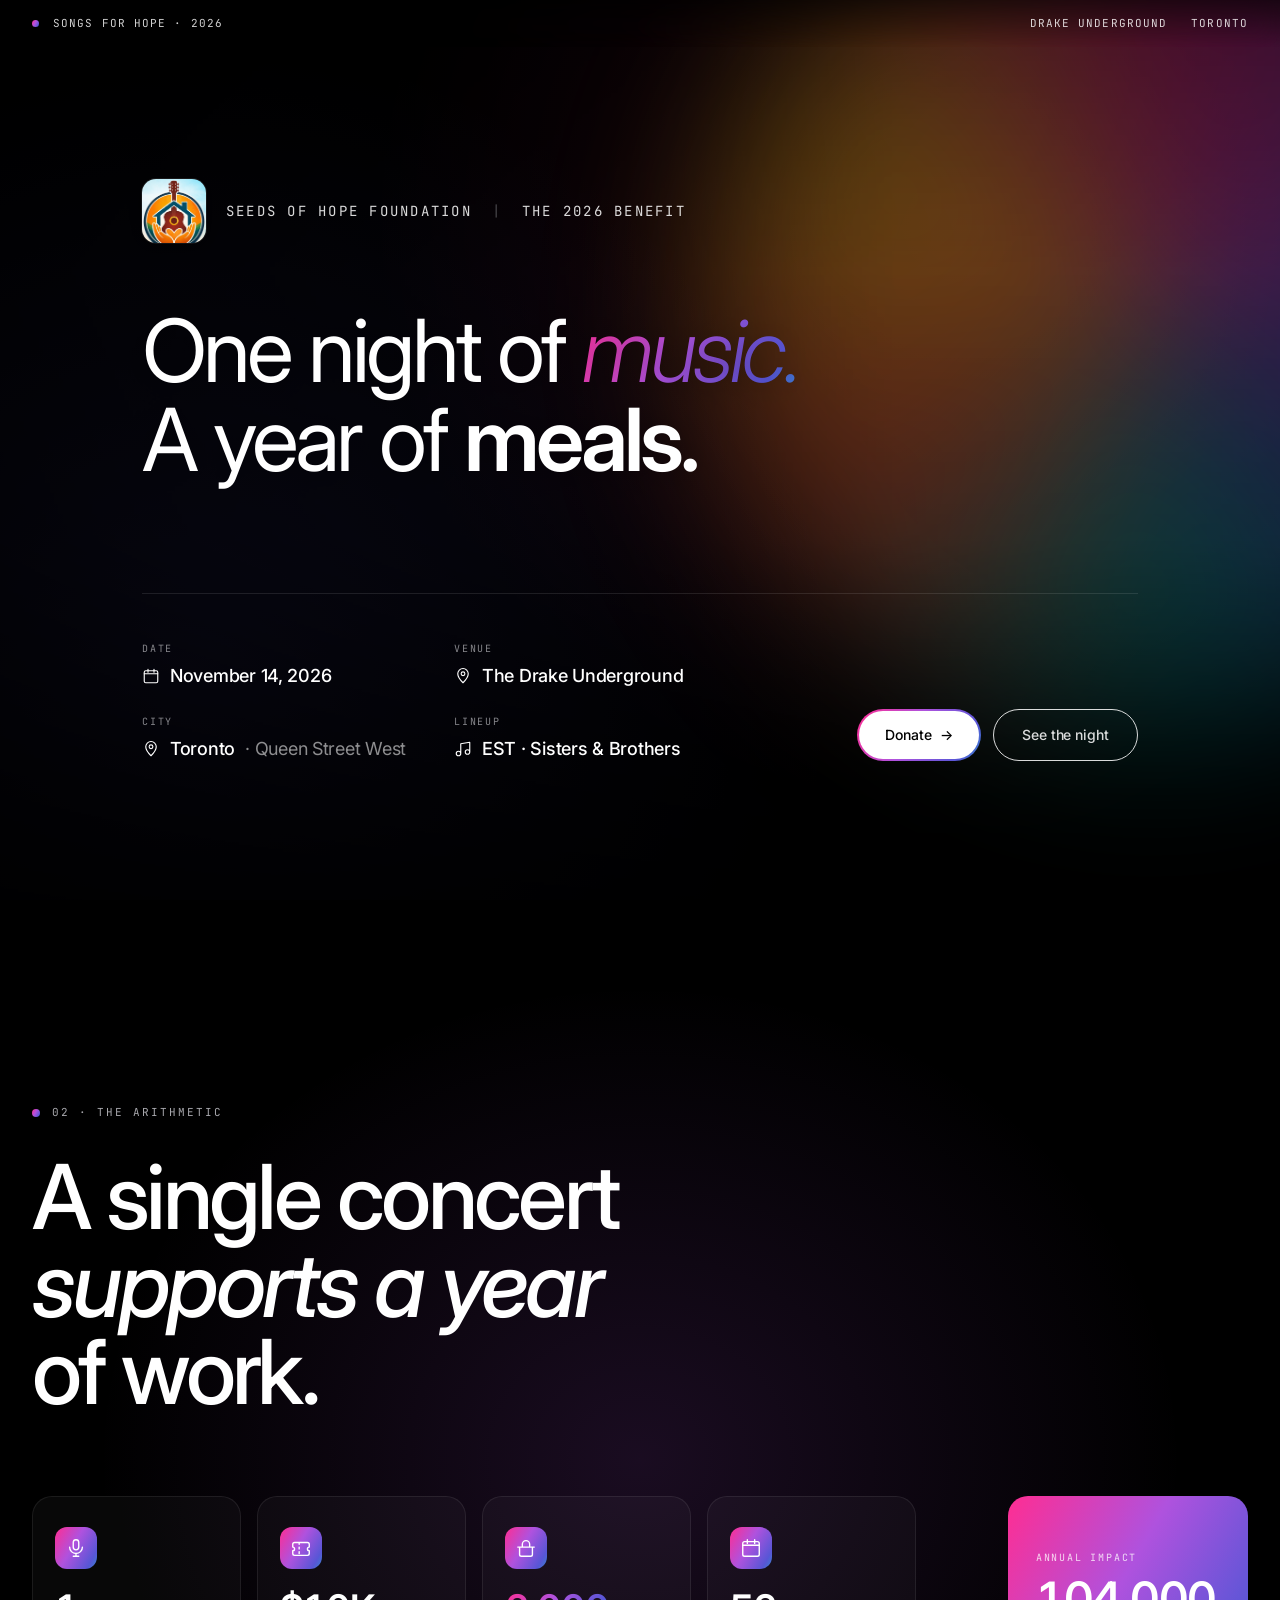
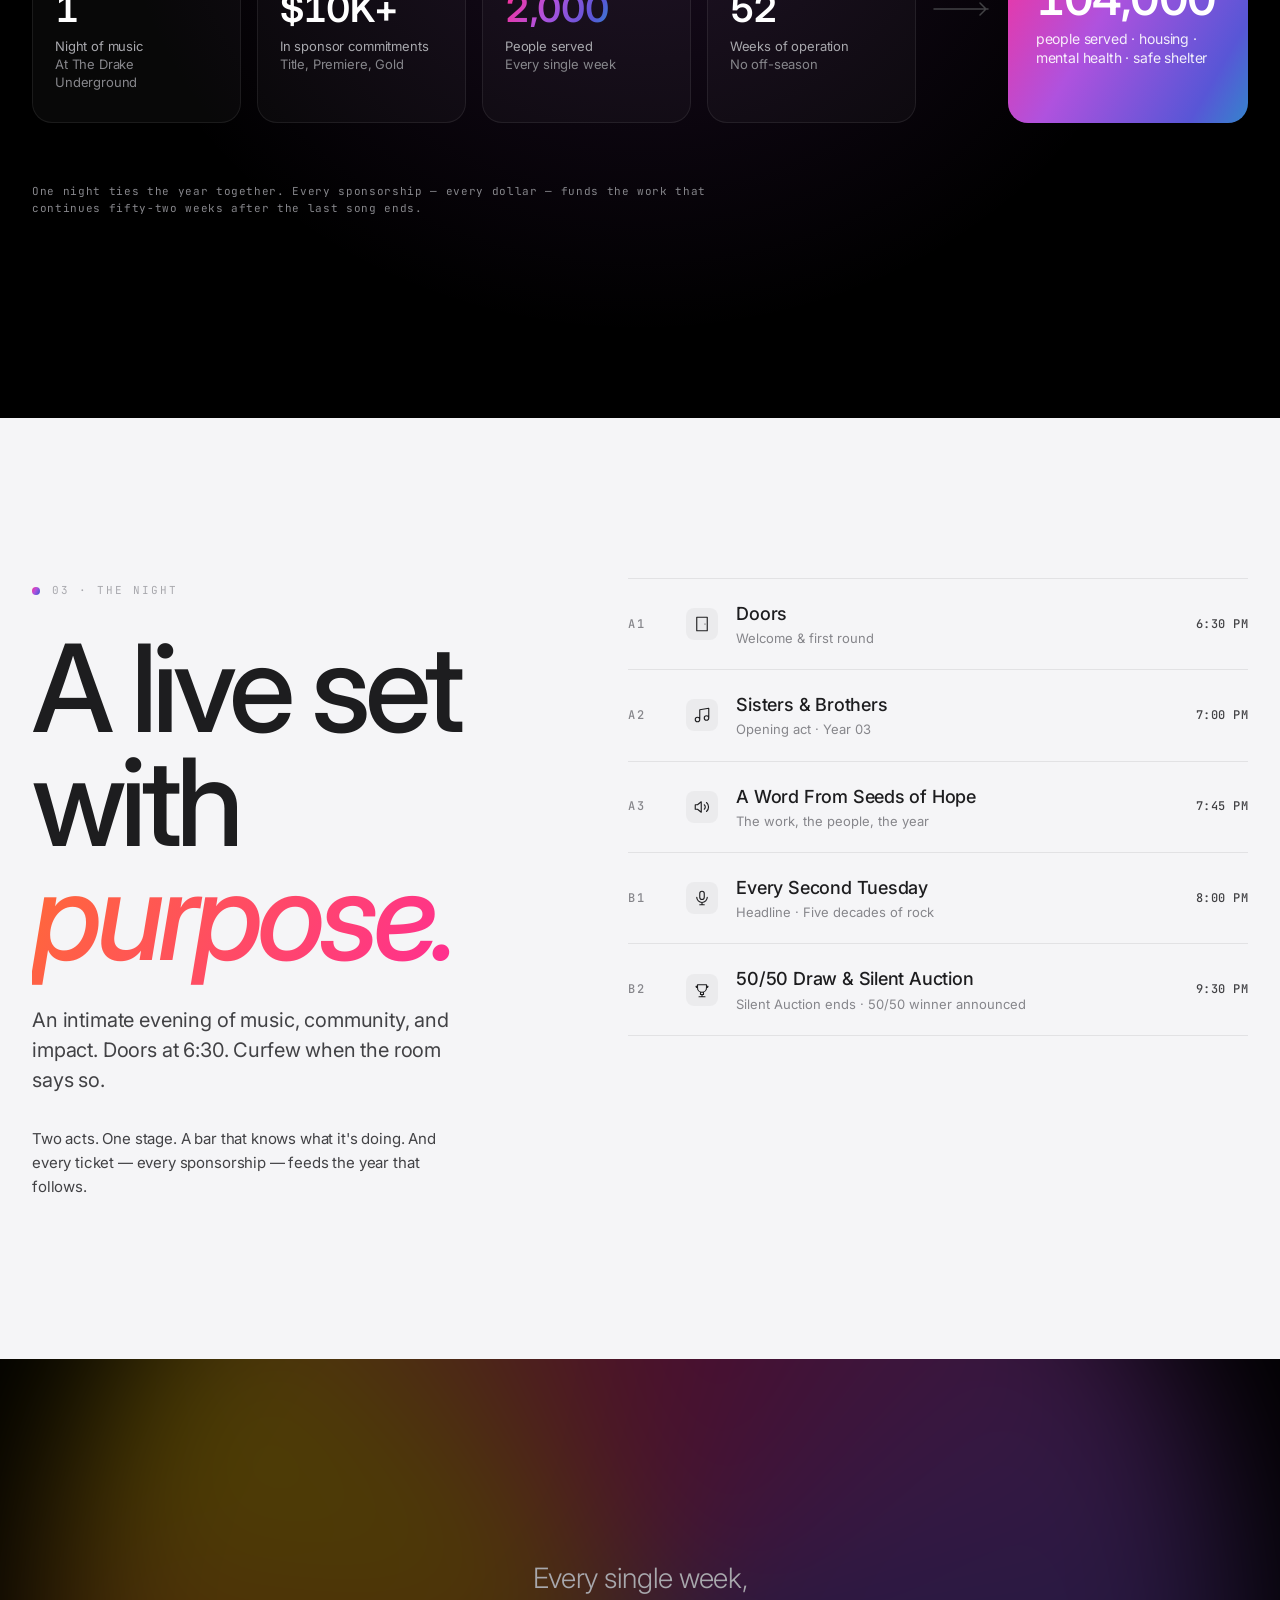
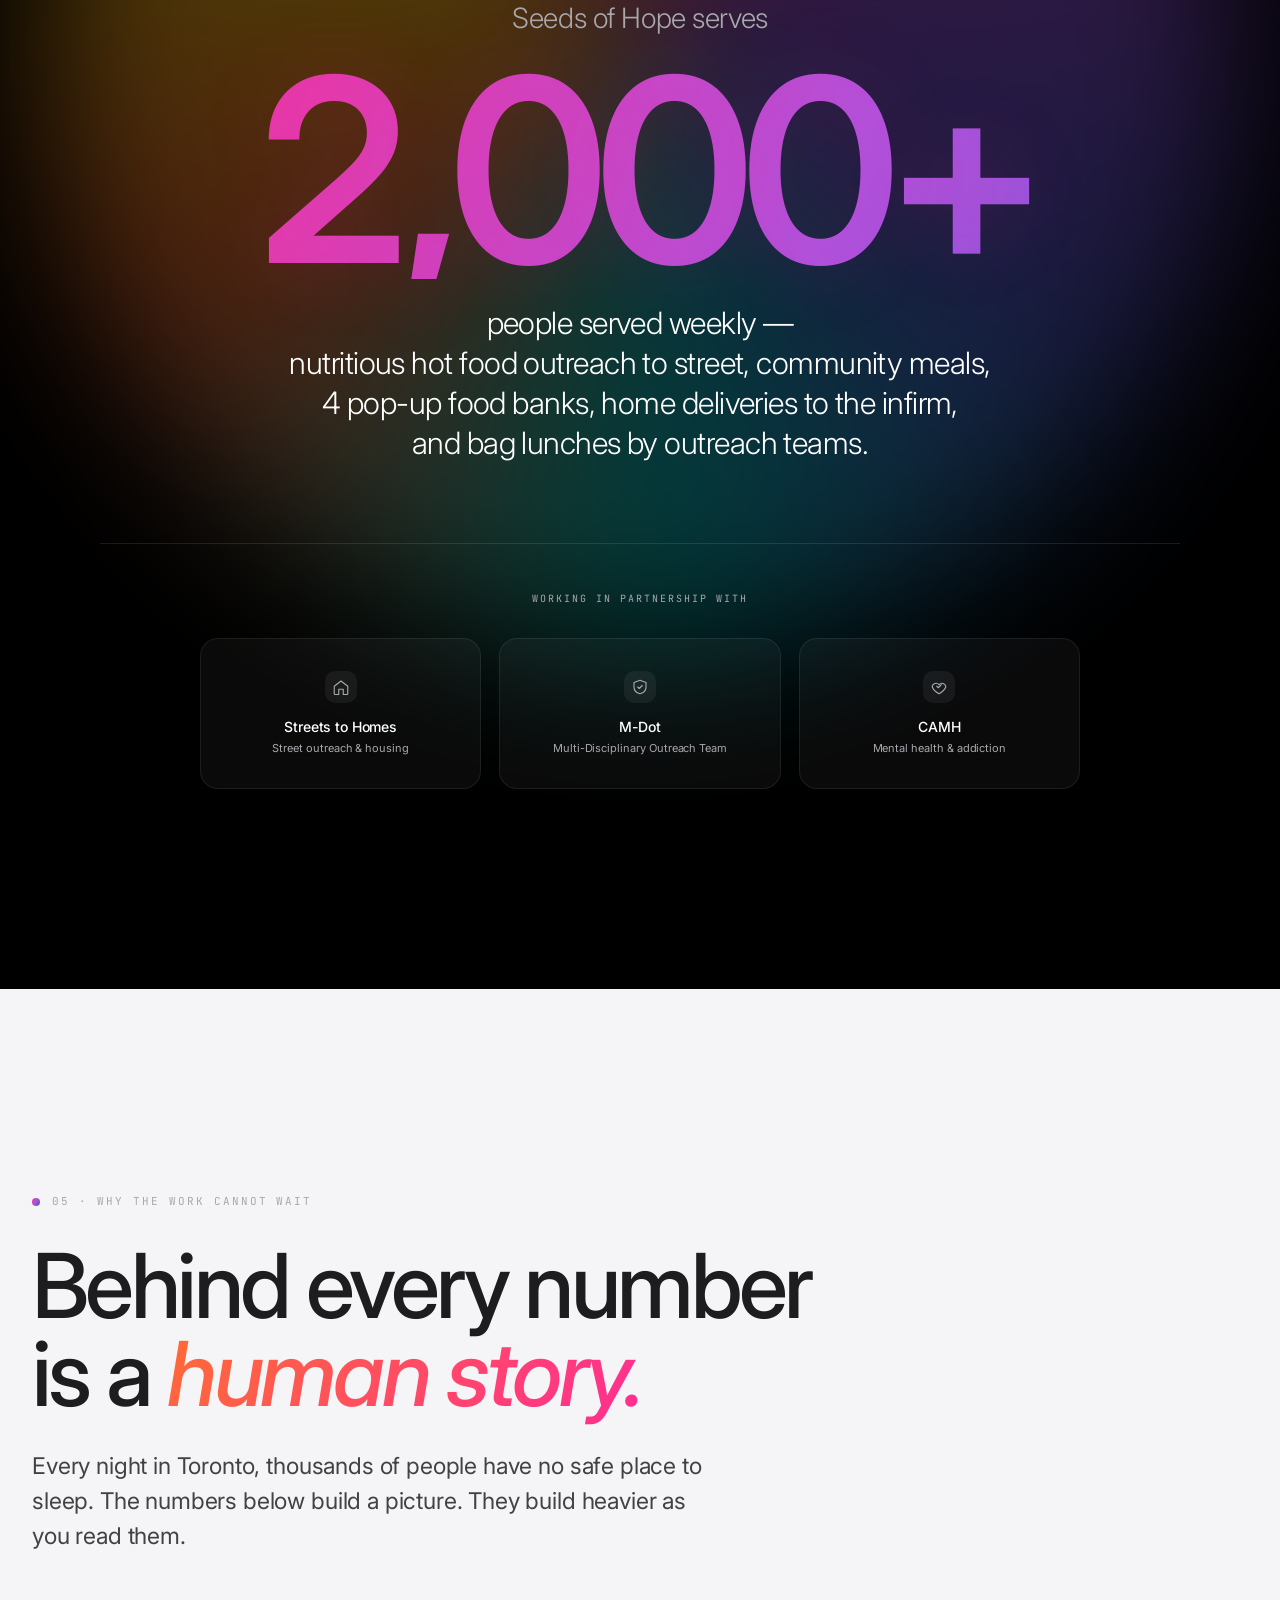
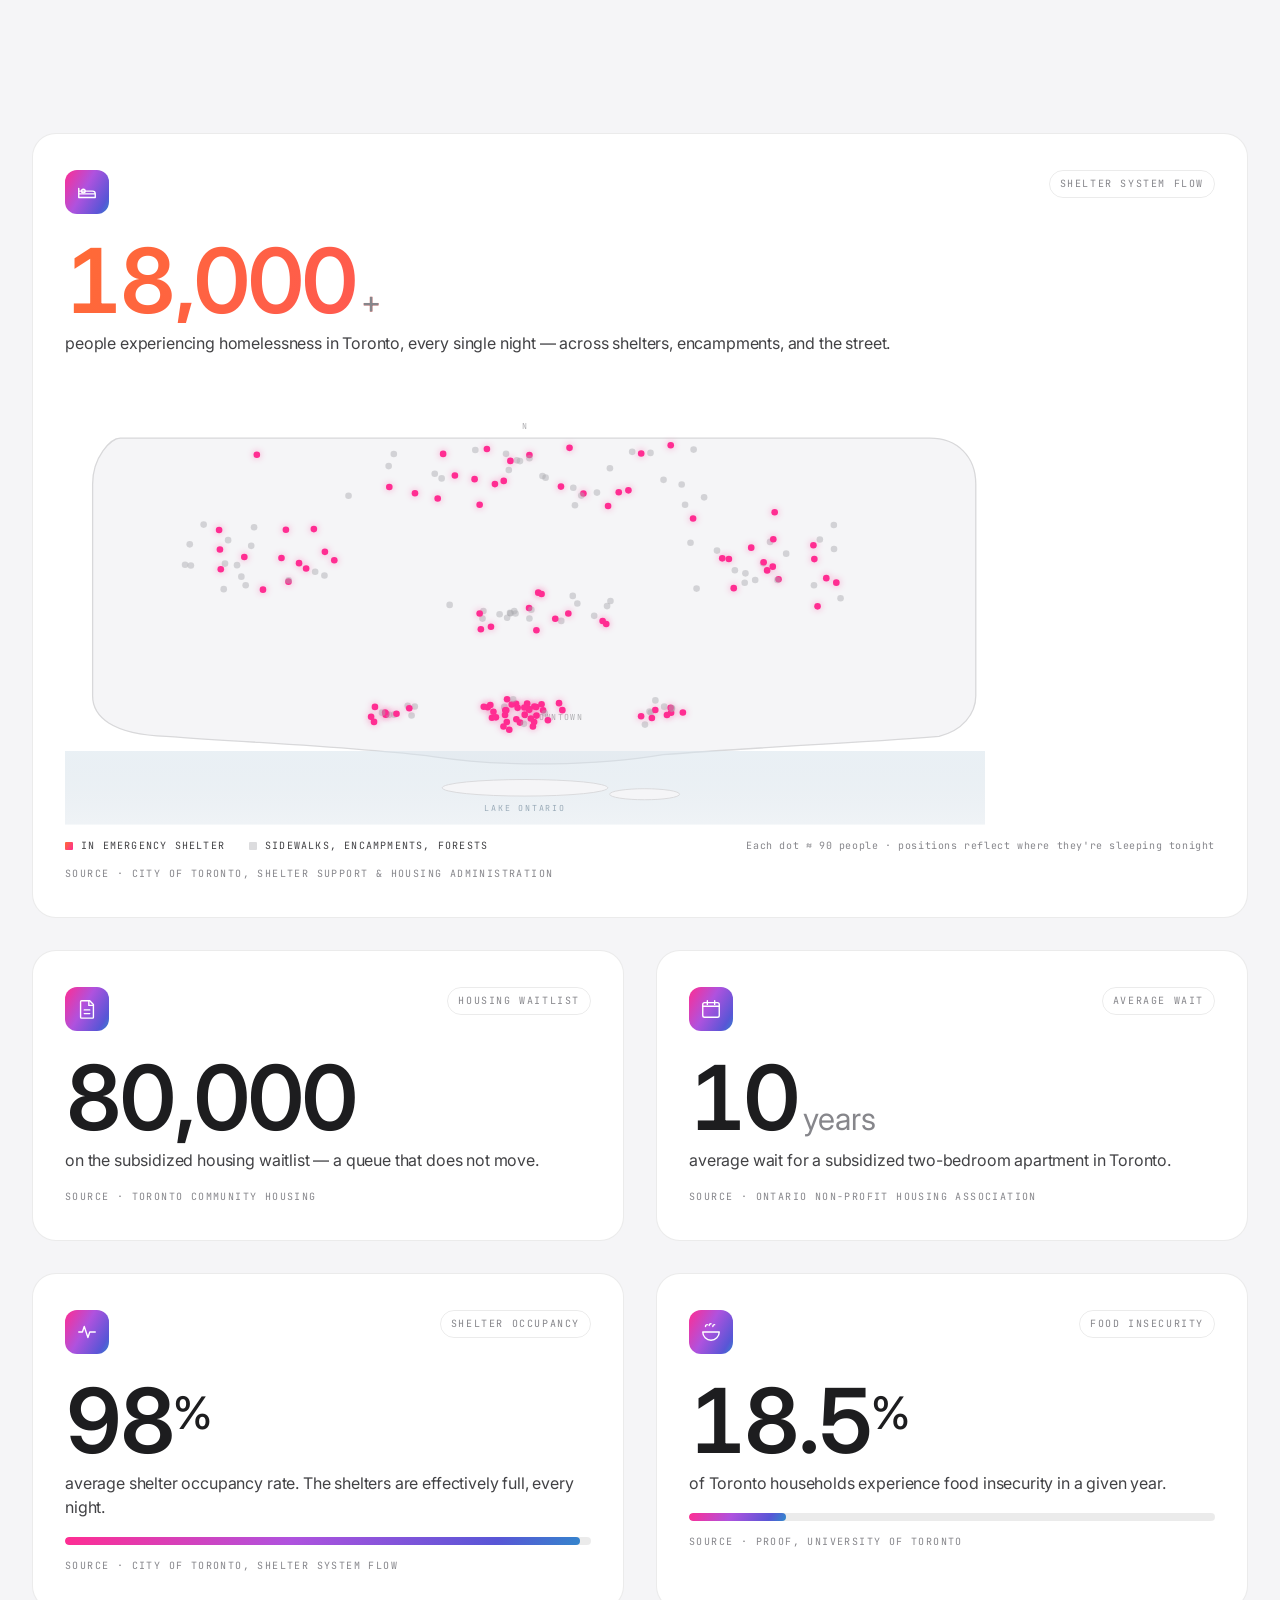
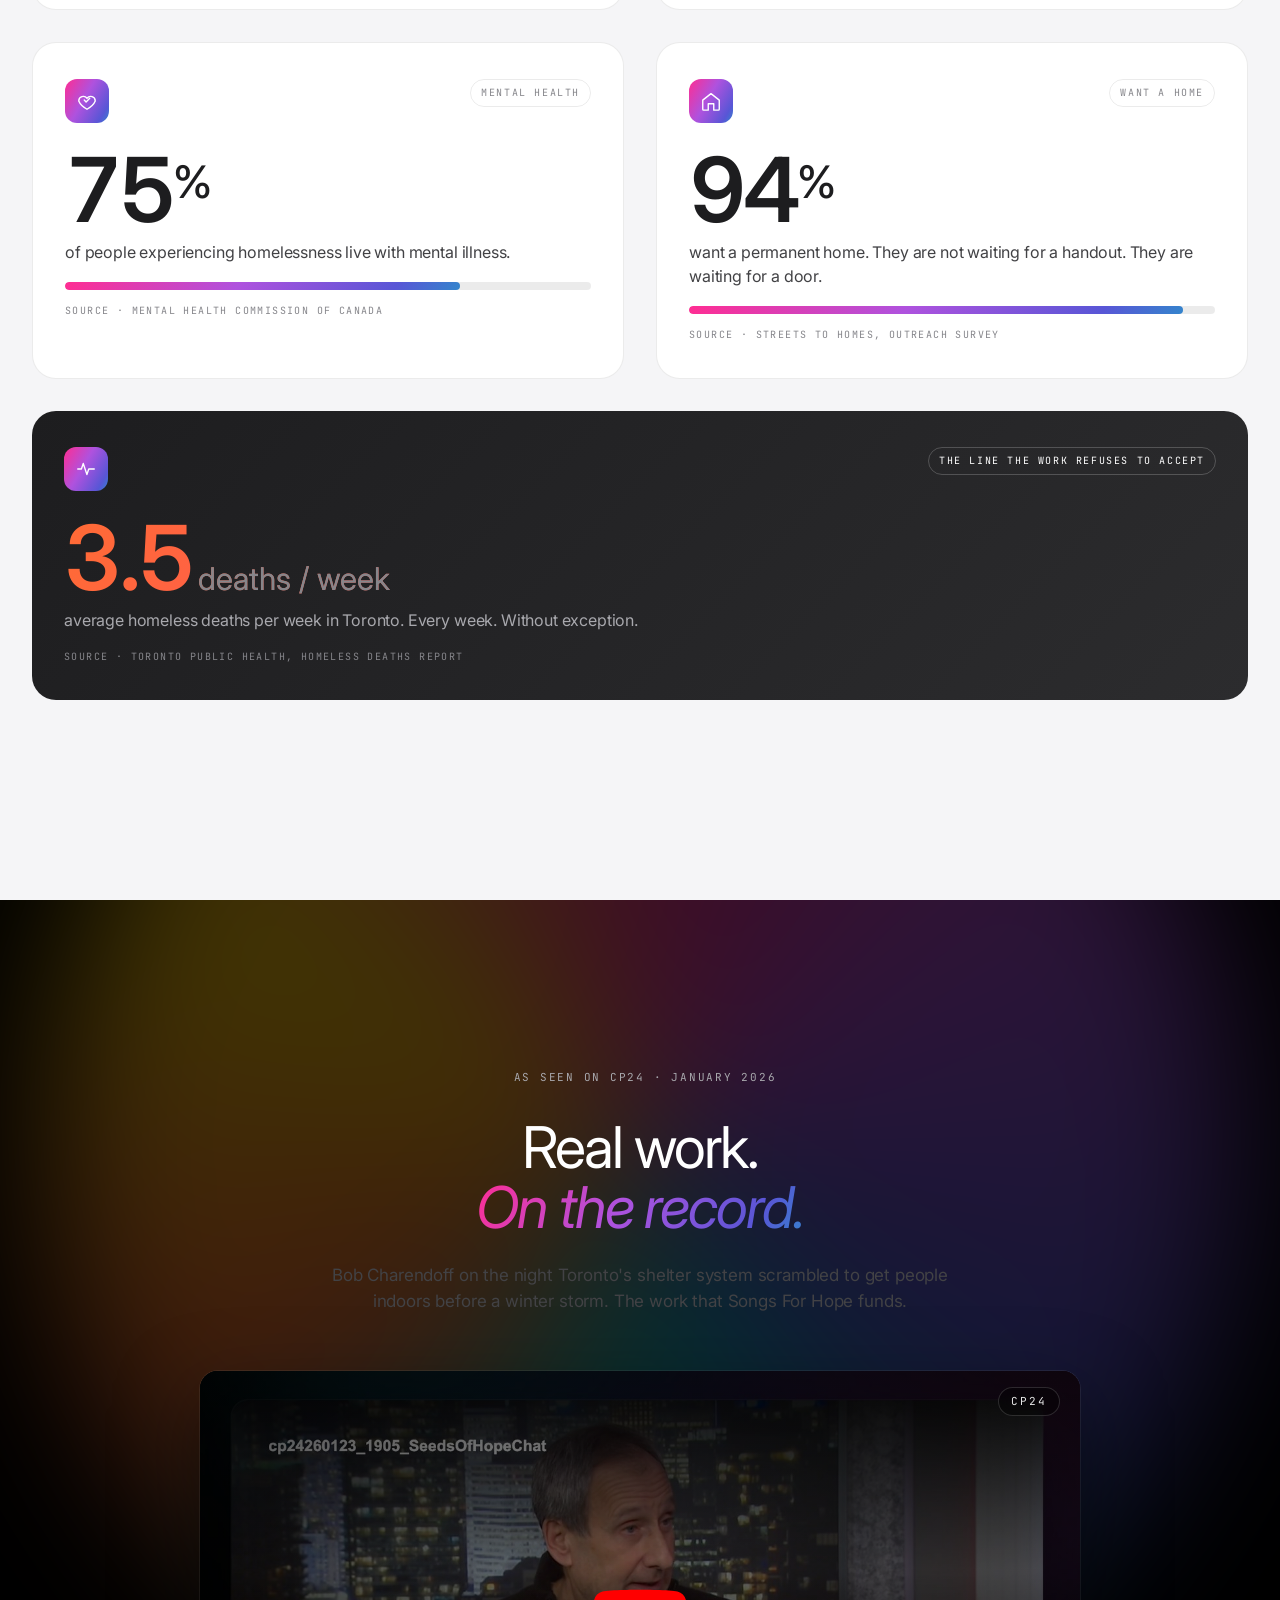
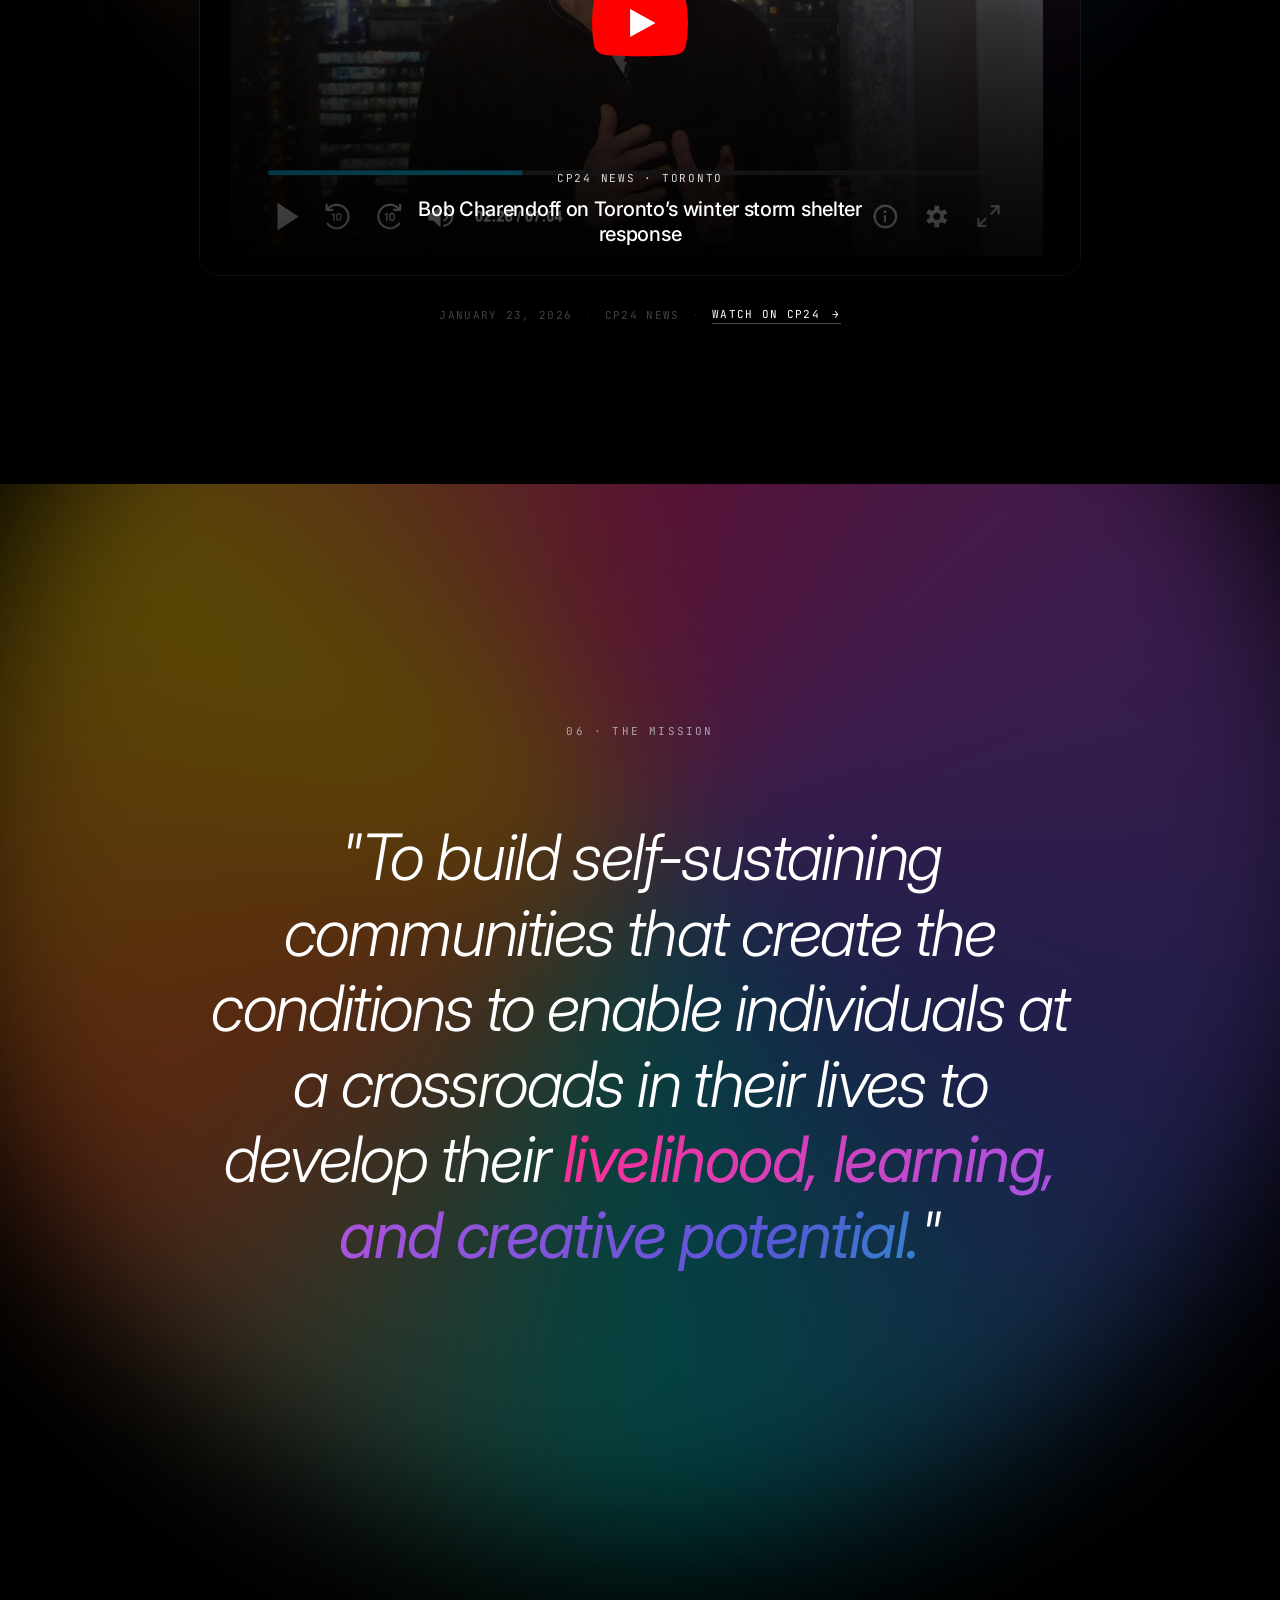
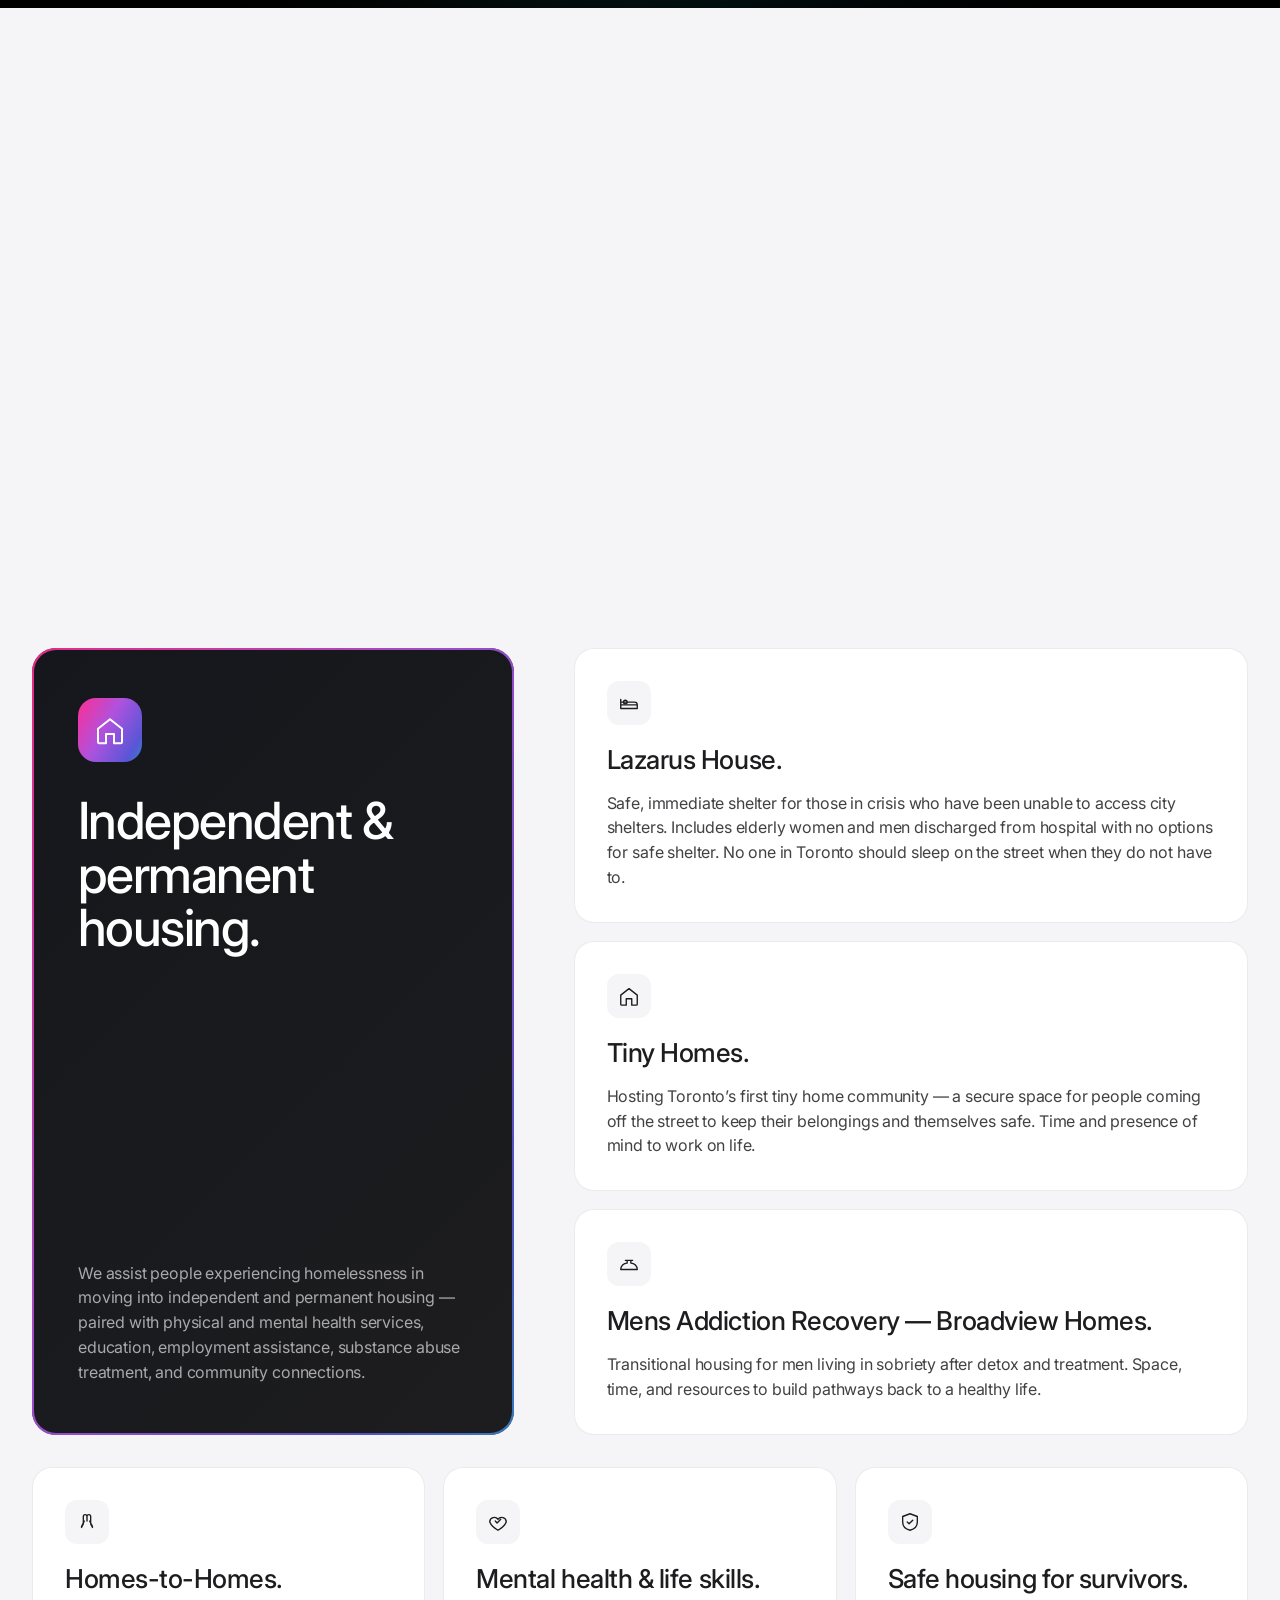
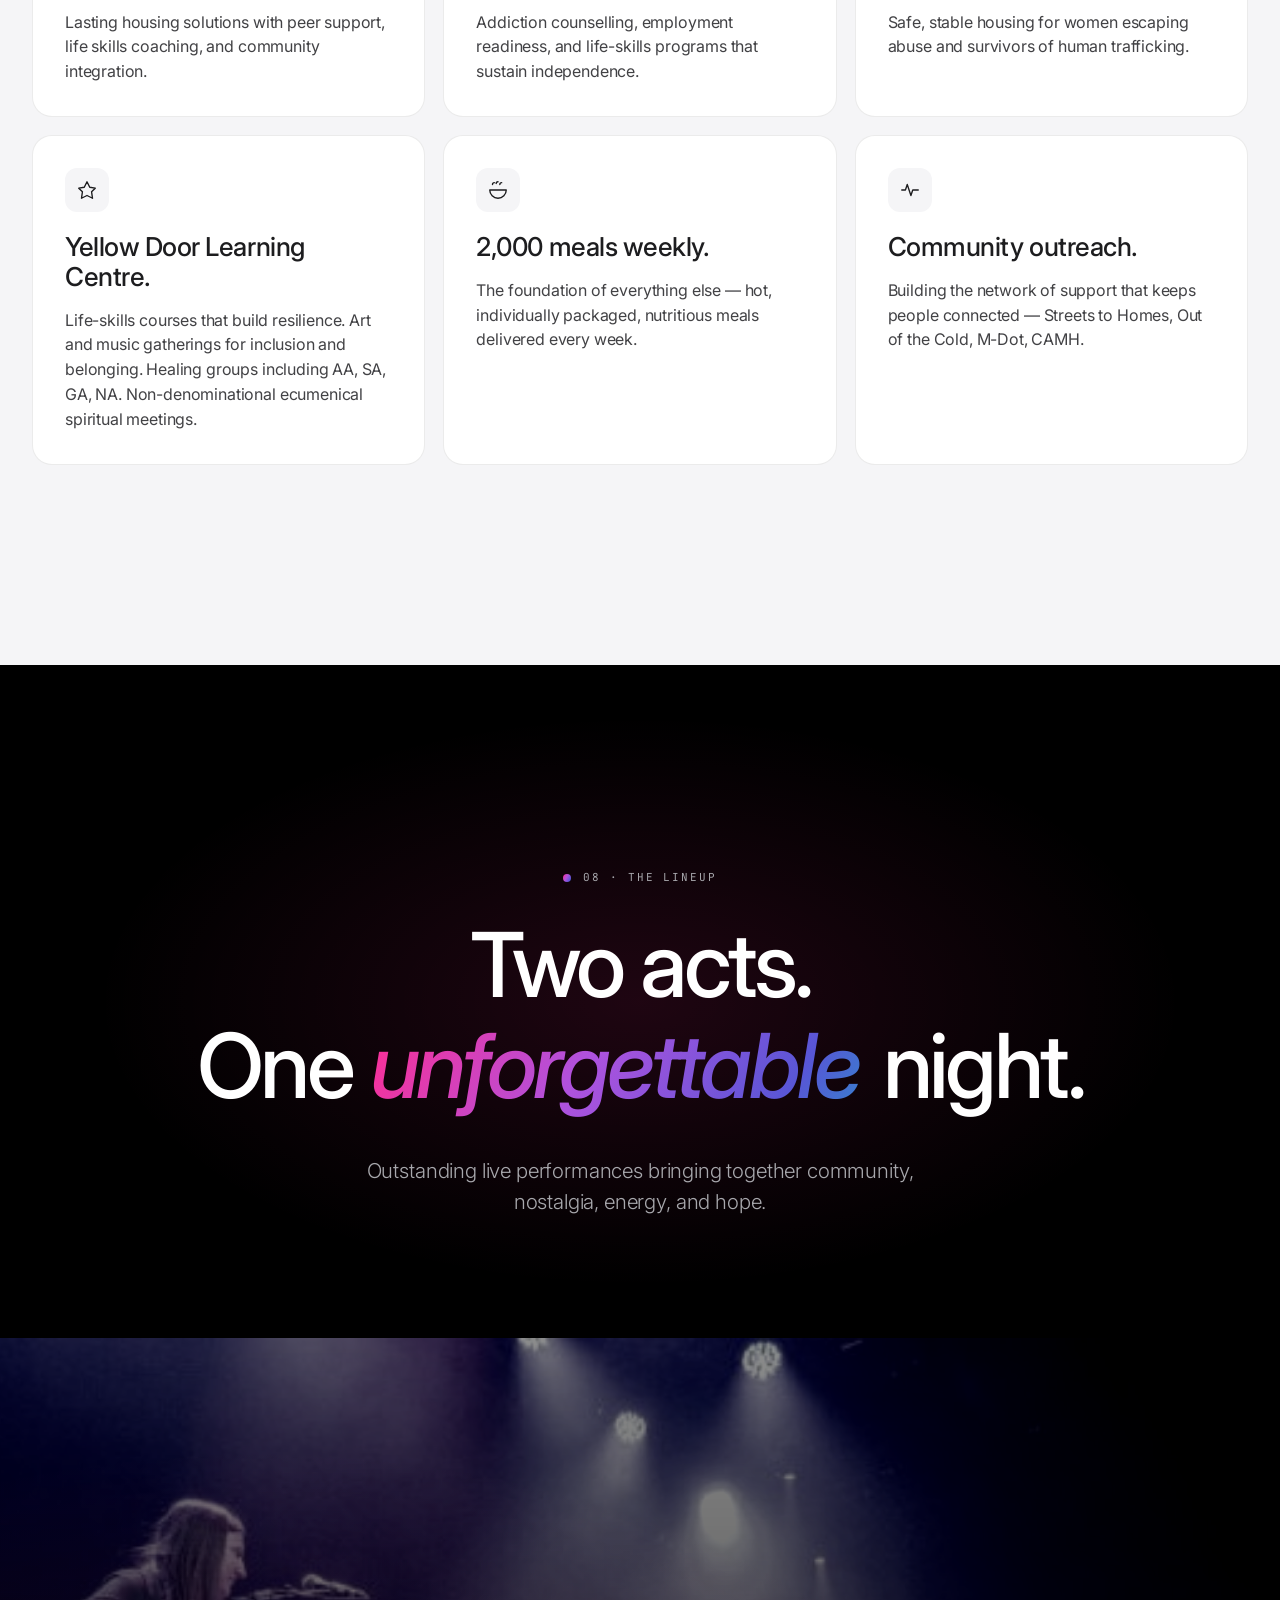
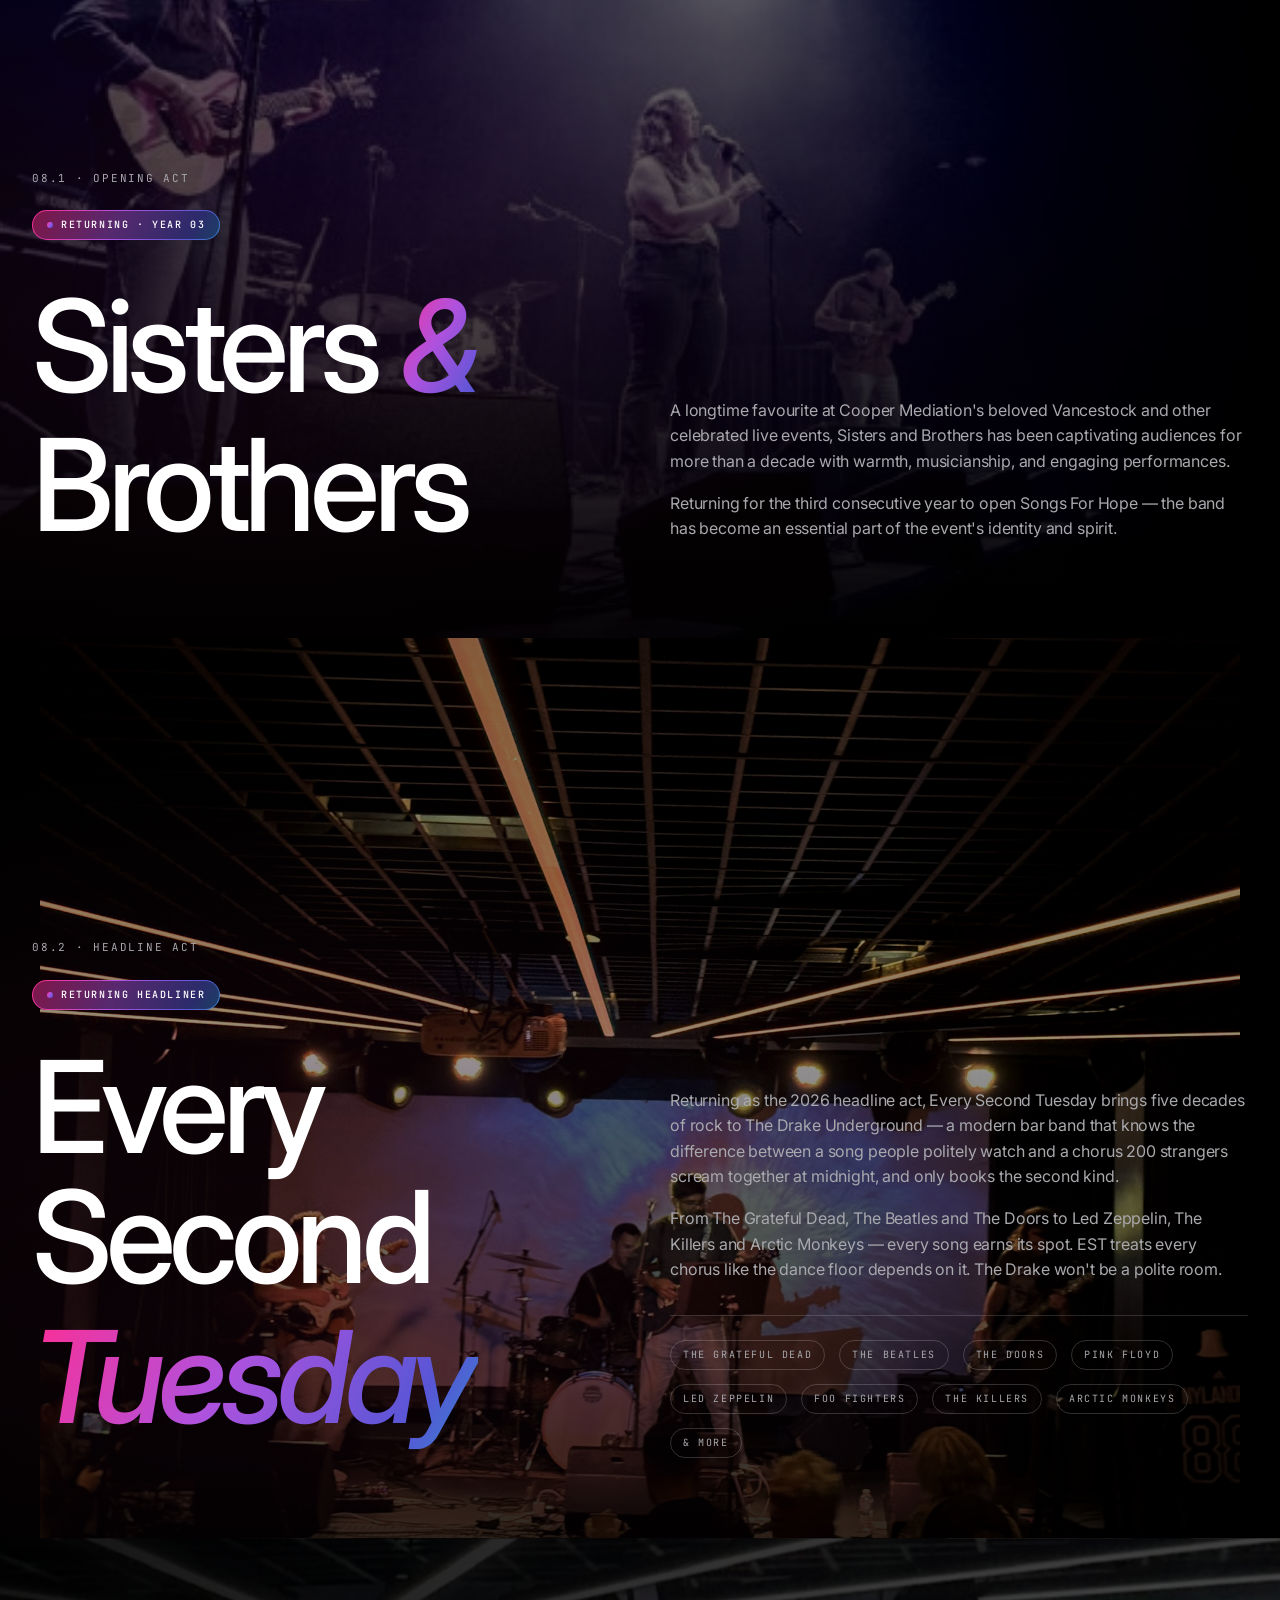
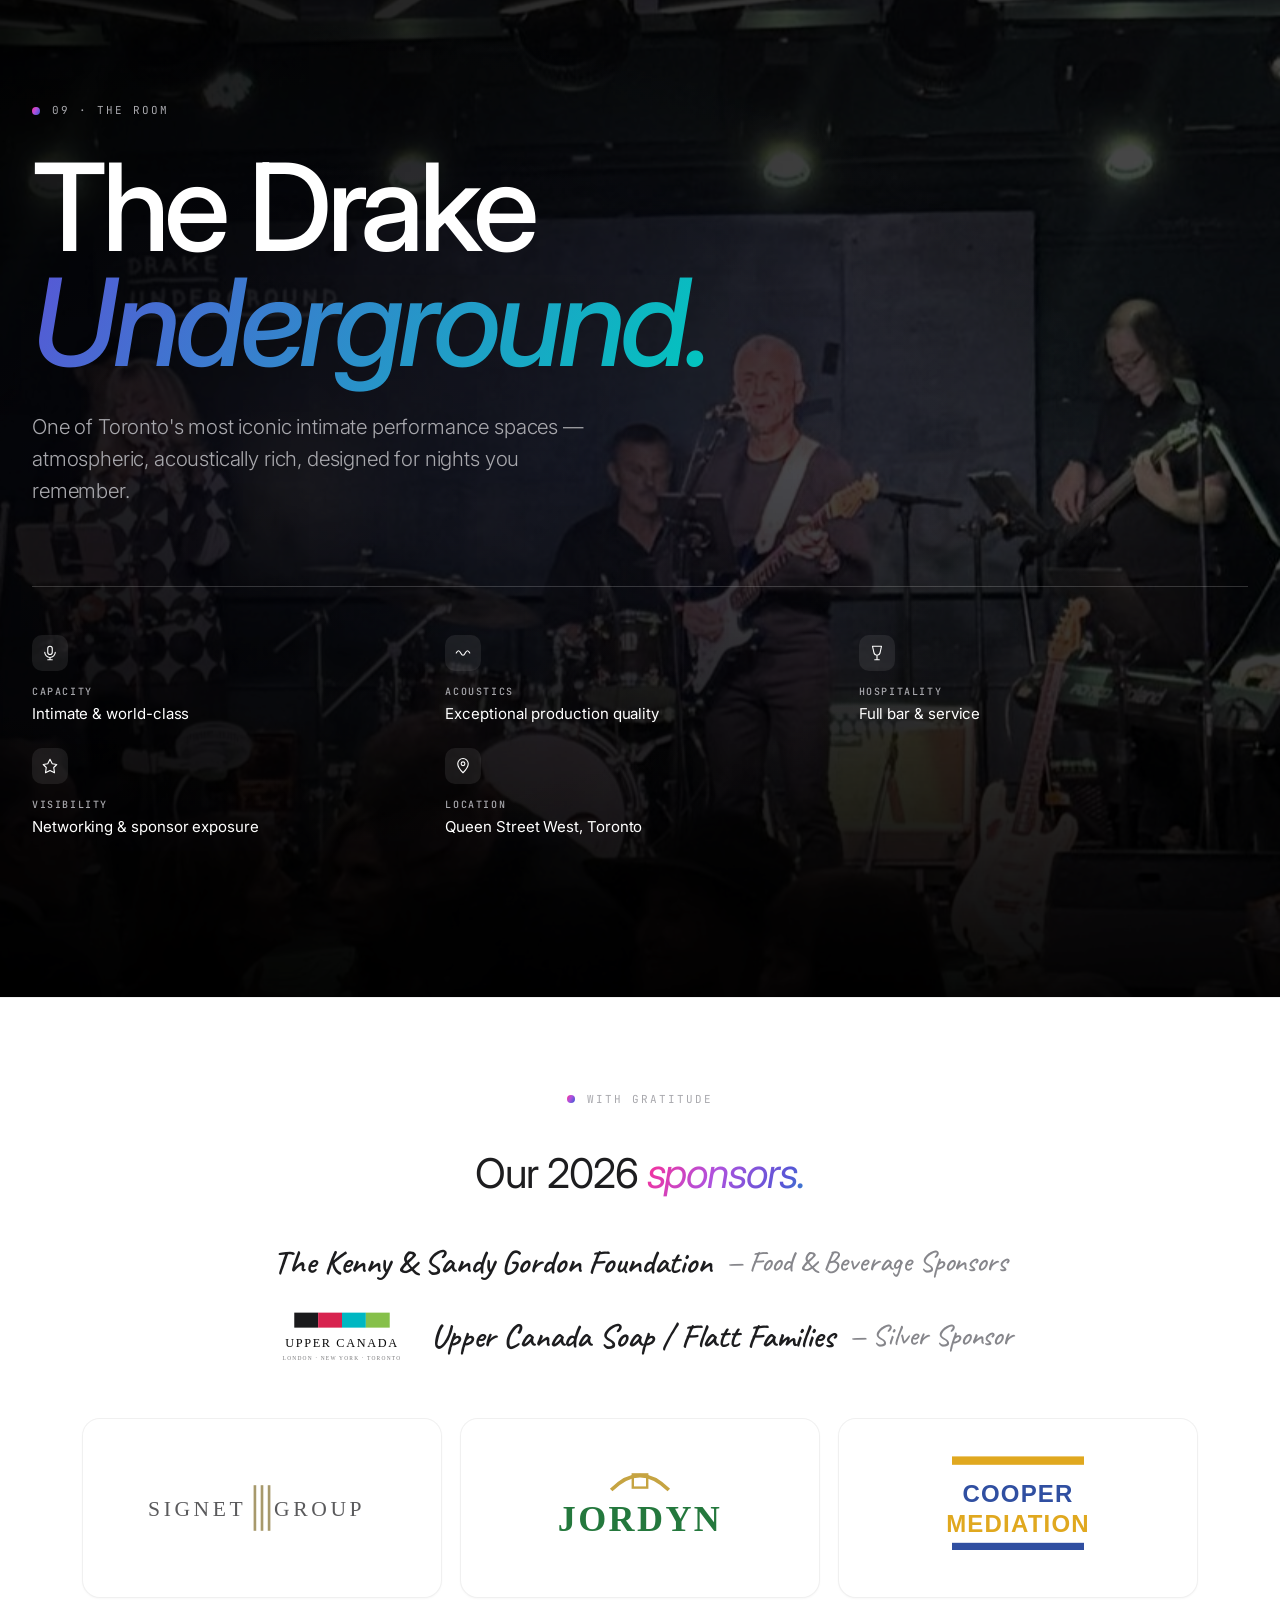
==== 2026.html @ c2ae52e3 "2026 page: brighter hero photos (opacity .95, lighter overlay, side gradient for text)" ====
<!doctype html>
<html lang="en">
<head>
<script>
// Disable browser's scroll restoration and any stale hash navigation BEFORE the browser scrolls anywhere.
(function(){
  try {
    if ('scrollRestoration' in history) history.scrollRestoration = 'manual';
    // Strip any stale hash on initial load so the browser does not auto-scroll to a section.
    if (location.hash) {
      history.replaceState(null, '', location.pathname + location.search);
    }
  } catch(e) {}
  // Belt-and-suspenders: scroll to top at multiple lifecycle points.
  var stickTop = function(){ window.scrollTo(0, 0); };
  stickTop();
  document.addEventListener('DOMContentLoaded', stickTop, { once: true });
  window.addEventListener('load', function(){
    stickTop();
    // One more after layout settles (fonts/images).
    setTimeout(stickTop, 50);
  });
})();
</script>
<meta charset="utf-8" />
<meta name="viewport" content="width=device-width, initial-scale=1" />

<!-- Favicon (gradient SFH wordmark) -->
<link rel="icon" type="image/svg+xml" href="/favicon.svg" />
<link rel="apple-touch-icon" sizes="180x180" href="/apple-touch-icon.png" />
<link rel="alternate icon" href="/apple-touch-icon.png" />

<!-- SEO -->
<meta name="description" content="An evening of music and giving in support of Seeds of Hope Foundation. Every Second Tuesday and Sisters &amp; Brothers live at The Drake Underground. Get tickets, donate, and bid in the online auction." />
<meta name="theme-color" content="#0a0a0a" />

<!-- Open Graph / Facebook -->
<meta property="og:type" content="website" />
<meta property="og:url" content="https://www.songsforhope.ca/2026" />
<meta property="og:title" content="Songs For Hope 2026 · Saturday, November 14 · The Drake Underground" />
<meta property="og:description" content="An evening of music and giving in support of Seeds of Hope Foundation. Every Second Tuesday and Sisters &amp; Brothers live at The Drake Underground. Get tickets, donate, and bid in the online auction." />
<meta property="og:image" content="https://www.songsforhope.ca/photos/sfh2026-og.jpg" />
<meta property="og:image:alt" content="Songs For Hope 2026 event poster. Saturday, November 14, The Drake Underground." />
<meta property="og:image:width" content="1200" />
<meta property="og:image:height" content="630" />
<meta property="og:site_name" content="Songs For Hope 2026" />

<!-- Twitter Card -->
<meta name="twitter:card" content="summary_large_image" />
<meta name="twitter:url" content="https://www.songsforhope.ca/2026" />
<meta name="twitter:title" content="Songs For Hope 2026 · Saturday, November 14 · The Drake Underground" />
<meta name="twitter:description" content="An evening of music and giving in support of Seeds of Hope Foundation. Every Second Tuesday and Sisters &amp; Brothers live at The Drake Underground. Get tickets, donate, and bid in the online auction." />
<meta name="twitter:image" content="https://www.songsforhope.ca/photos/sfh2026-og.jpg" />

<!-- Canonical -->
<link rel="canonical" href="https://www.songsforhope.ca/2026" />
<title>Songs For Hope 2026 · Tickets, Donations &amp; Auction</title>
<link rel="preconnect" href="https://fonts.googleapis.com">
<link rel="preconnect" href="https://fonts.gstatic.com" crossorigin>
<link href="https://fonts.googleapis.com/css2?family=Inter:wght@200;300;400;500;600;700;800;900&family=JetBrains+Mono:wght@400;500;600&family=Caveat:wght@500;600&display=swap" rel="stylesheet">
<style>
/* ============ APPLE INTELLIGENCE GRADIENT SYSTEM ============ */
:root {
  --black:#000;
  --near-black:#0a0a0c;
  --carbon:#15171c;
  --ink:#1d1d1f;
  --paper:#f5f5f7;
  --white:#fff;
  --grey-1:#86868b;
  --grey-2:#424245;
  --grey-3:#a8a8ad;
  --grey-4:#d2d2d7;
  --hairline:rgba(0,0,0,.08);
  --hairline-dk:rgba(255,255,255,.1);
  --hairline-dk-bright:rgba(255,255,255,.18);

  /* Apple Intelligence palette */
  --pink:#FF2D92;
  --magenta:#E91A7C;
  --purple:#AF52DE;
  --indigo:#5856D6;
  --blue:#0A84FF;
  --teal:#00C7BE;
  --green:#30D158;
  --yellow:#FFD60A;
  --orange:#FF9F0A;
  --coral:#FF6B35;
  --red:#FF453A;

  --grad-ai:linear-gradient(120deg, #FF2D92 0%, #AF52DE 22%, #5856D6 42%, #00C7BE 62%, #FF6B35 82%, #FFD60A 100%);
  --grad-ai-2:linear-gradient(135deg, #FF2D92, #AF52DE, #5856D6, #00C7BE, #FF6B35);
  --grad-warm:linear-gradient(120deg, #FF6B35, #FF2D92, #AF52DE);
  --grad-cool:linear-gradient(120deg, #5856D6, #00C7BE, #30D158);
  --grad-night:linear-gradient(135deg, #5856D6 0%, #AF52DE 50%, #FF2D92 100%);

  /* Type scale tokens */
  --h2-section: clamp(56px, 7vw, 132px);
  --h2-hero:    clamp(72px, 9.5vw, 180px);

  /* Section rhythm tokens */
  --pad-section: clamp(120px, 14vw, 200px);
  --pad-deep:    clamp(140px, 16vw, 240px);
}

@property --grad-angle {
  syntax: '<angle>';
  initial-value: 0deg;
  inherits: false;
}

*{box-sizing:border-box;margin:0;padding:0;}
html{scroll-behavior:smooth;-webkit-font-smoothing:antialiased;-moz-osx-font-smoothing:grayscale;}
body{
  font-family:'Inter','SF Pro Display',-apple-system,BlinkMacSystemFont,system-ui,sans-serif;
  background:var(--black);
  color:var(--white);
  line-height:1.4;
  letter-spacing:-.01em;
  overflow-x:hidden;
}
.mono{font-family:'JetBrains Mono',ui-monospace,Menlo,monospace;}
img{max-width:100%;display:block;}
::selection{background:var(--pink); color:var(--white);}

.wrap{max-width:1280px;margin:0 auto;padding:0 32px;position:relative;}
.wrap-tight{max-width:960px;margin:0 auto;padding:0 32px;position:relative;}
.wrap-wide{max-width:1280px;margin:0 auto;padding:0 48px;position:relative;}

/* ============ GRADIENT UTILS ============ */
.grad-text{
  background: var(--grad-ai);
  background-size: 200% 200%;
  -webkit-background-clip:text;
  background-clip:text;
  color:transparent;
  animation: gradient-drift 14s ease-in-out infinite;
}
@keyframes gradient-drift{
  0%, 100% { background-position: 0% 50%; }
  50% { background-position: 100% 50%; }
}
.grad-text-warm{
  background: var(--grad-warm);
  background-size: 200% 200%;
  -webkit-background-clip:text;
  background-clip:text;
  color:transparent;
  animation: gradient-drift 12s ease-in-out infinite;
}

/* Animated conic halo */
.conic-halo{
  position:absolute;
  border-radius:50%;
  background: conic-gradient(from var(--grad-angle, 0deg),
    #FF2D92, #AF52DE, #5856D6, #00C7BE, #FF6B35, #FFD60A, #FF2D92);
  filter: blur(80px);
  opacity:.55;
  animation: spin 16s linear infinite;
}
@keyframes spin{ to { --grad-angle: 360deg; transform: rotate(360deg); } }

/* Animated gradient border (Apple Intelligence-style edge glow) */
.ai-border{
  position:relative;
  background: var(--carbon);
  border-radius:24px;
  overflow:hidden;
}
.ai-border::before{
  content:'';
  position:absolute;
  inset:-2px;
  border-radius:inherit;
  padding:2px;
  background: conic-gradient(from var(--grad-angle, 0deg),
    #FF2D92, #AF52DE, #5856D6, #00C7BE, #FF6B35, #FFD60A, #FF2D92);
  -webkit-mask: linear-gradient(#fff 0 0) content-box, linear-gradient(#fff 0 0);
  mask: linear-gradient(#fff 0 0) content-box, linear-gradient(#fff 0 0);
  -webkit-mask-composite: xor;
  mask-composite: exclude;
  animation: spin 10s linear infinite;
  pointer-events:none;
  z-index:1;
}
.ai-border > *{position:relative; z-index:2;}

/* Glass card */
.glass{
  background: rgba(255,255,255,.04);
  backdrop-filter: blur(40px) saturate(1.2);
  -webkit-backdrop-filter: blur(40px) saturate(1.2);
  border: 1px solid rgba(255,255,255,.08);
  border-radius:24px;
}
.glass-light{
  background: rgba(255,255,255,.7);
  backdrop-filter: blur(30px) saturate(1.2);
  -webkit-backdrop-filter: blur(30px) saturate(1.2);
  border: 1px solid rgba(0,0,0,.06);
  border-radius:24px;
}

/* Mesh backgrounds */
.mesh-1{
  background:
    radial-gradient(circle at 15% 25%, rgba(255,45,146,.25) 0%, transparent 45%),
    radial-gradient(circle at 85% 15%, rgba(175,82,222,.22) 0%, transparent 50%),
    radial-gradient(circle at 75% 80%, rgba(0,199,190,.2) 0%, transparent 55%),
    radial-gradient(circle at 25% 80%, rgba(255,107,53,.18) 0%, transparent 50%),
    var(--black);
}
.mesh-2{
  background:
    radial-gradient(circle at 70% 30%, rgba(88,86,214,.32) 0%, transparent 50%),
    radial-gradient(circle at 30% 70%, rgba(255,45,146,.25) 0%, transparent 50%),
    var(--black);
}
.mesh-3{
  background:
    radial-gradient(ellipse at 50% 0%, rgba(255,45,146,.18) 0%, transparent 45%),
    radial-gradient(ellipse at 0% 100%, rgba(88,86,214,.22) 0%, transparent 50%),
    radial-gradient(ellipse at 100% 100%, rgba(0,199,190,.18) 0%, transparent 50%),
    var(--black);
}
.mesh-warm{
  background:
    radial-gradient(circle at 30% 30%, rgba(255,45,146,.4) 0%, transparent 50%),
    radial-gradient(circle at 70% 70%, rgba(255,107,53,.35) 0%, transparent 50%),
    radial-gradient(circle at 50% 50%, rgba(175,82,222,.3) 0%, transparent 60%),
    var(--black);
}

/* ============ TOP BAR ============ */
.topbar{
  position:fixed;
  top:0;left:0;right:0;
  z-index:60;
  display:flex;
  justify-content:space-between;
  align-items:center;
  padding:16px 32px;
  font-family:'JetBrains Mono',monospace;
  font-size:11px;
  letter-spacing:.1em;
  text-transform:uppercase;
  pointer-events:none;
  color:rgba(255,255,255,.82);
  background: linear-gradient(180deg, rgba(0,0,0,.55) 0%, rgba(0,0,0,0) 100%);
  backdrop-filter: blur(14px) saturate(1.1);
  -webkit-backdrop-filter: blur(14px) saturate(1.1);
  transition: color .35s ease, background .35s ease;
}
.topbar.on-light{
  color:rgba(0,0,0,.7);
  background: linear-gradient(180deg, rgba(255,255,255,.55) 0%, rgba(255,255,255,0) 100%);
}
.topbar .left{display:flex; gap:14px; align-items:center;}
.topbar .right{display:flex; gap:24px;}
.topbar .dot{
  width:7px; height:7px;
  border-radius:50%;
  background: var(--grad-ai);
  background-size:200% 200%;
  animation: gradient-drift 6s ease-in-out infinite, pulse-soft 2s ease-in-out infinite;
}
@keyframes pulse-soft{0%,100%{transform:scale(1); box-shadow:0 0 0 0 rgba(255,45,146,.6);} 70%{transform:scale(.9); box-shadow:0 0 0 8px rgba(255,45,146,0);}}

/* (tracknav removed) */

/* ============ TYPE ============ */
.kicker{
  font-family:'JetBrains Mono',monospace;
  font-size:11px;
  letter-spacing:.18em;
  text-transform:uppercase;
  color:var(--grey-3);
  display:inline-flex;
  align-items:center;
  gap:12px;
  margin-bottom:32px;
}
.kicker .grad-dot{
  width:8px; height:8px;
  border-radius:50%;
  background: var(--grad-ai);
  background-size:200% 200%;
  animation: gradient-drift 8s ease-in-out infinite;
  flex-shrink:0;
}
.kicker.center{justify-content:center;}
.bg-light .kicker{color:var(--grey-1);}

/* ============ HERO ============ */
.hero{
  position:relative;
  min-height:100vh;
  display:flex;
  align-items:center;
  padding:120px 0 80px;
  overflow:hidden;
  background:var(--black);
}
.hero .conic-halo{
  width:900px; height:900px;
  top:-15%; right:-25%;
  opacity:.35;
}
.hero:before{
  content:'';
  position:absolute;
  inset:0;
  background:
    radial-gradient(circle at 75% 25%, rgba(255,45,146,.14) 0%, transparent 50%),
    radial-gradient(circle at 15% 75%, rgba(88,86,214,.16) 0%, transparent 50%);
  z-index:0;
}
.hero-slideshow{
  position:absolute;
  inset:0;
  width:100%;
  height:100%;
  z-index:0;
  overflow:hidden;
}
.hero-photo{
  position:absolute;
  inset:0;
  width:100%;
  height:100%;
  object-fit:cover;
  opacity:0;
  filter: saturate(1.05) contrast(1.02);
  animation: heroFade 10s infinite;
  animation-fill-mode: both;
  will-change: opacity;
}
.hero-photo:nth-child(1){animation-delay:0s;}
.hero-photo:nth-child(2){animation-delay:2s;}
.hero-photo:nth-child(3){animation-delay:4s;}
.hero-photo:nth-child(4){animation-delay:6s;}
.hero-photo:nth-child(5){animation-delay:8s;}
@keyframes heroFade{
  0%   {opacity:0;}
  5%   {opacity:.55;}
  20%  {opacity:.55;}
  25%  {opacity:0;}
  100% {opacity:0;}
}
@media (prefers-reduced-motion: reduce){
  .hero-photo{animation:none; opacity:0;}
  .hero-photo:nth-child(1){opacity:.55;}
}
.hero-photo-overlay{
  position:absolute;
  inset:0;
  background:
    linear-gradient(180deg, rgba(0,0,0,.35) 0%, rgba(0,0,0,.55) 55%, rgba(0,0,0,.85) 100%),
    radial-gradient(ellipse at 30% 40%, rgba(0,0,0,0) 0%, rgba(0,0,0,.4) 70%);
  z-index:1;
  pointer-events:none;
}
.hero .wrap{position:relative; z-index:2;}
.hero-grid-main{
  display:grid;
  grid-template-columns: 1fr;
  gap:64px;
  align-items:center;
}
.hero-copy{ min-width:0; }
.hero-stage{
  display:flex;
  align-items:center;
  gap:20px;
  margin-bottom:64px;
  font-family:'JetBrains Mono',monospace;
  font-size:14px;
  letter-spacing:.16em;
  text-transform:uppercase;
  color:rgba(255,255,255,.85);
  flex-wrap:wrap;
}
.hero-stage img.sfh-emblem{
  width:64px; height:64px;
  border-radius:14px;
  object-fit:cover;
  box-shadow: 0 4px 16px rgba(0,0,0,.4), 0 0 0 1px rgba(255,255,255,.1);
}
.hero-stage img{
  width:64px; height:64px;
  border-radius:14px;
  object-fit:cover;
}
.hero-stage .pipe{color:var(--grey-1); opacity:.5;}
@media (max-width: 540px){
  .hero-stage .pipe{display:none;}
  .hero-stage{gap:8px 14px;}
  .hero-stage img.sfh-emblem, .hero-stage img{width:48px; height:48px; border-radius:10px;}
}
.hero-thesis{
  font-size:clamp(52px, 6.8vw, 110px);
  line-height:1.02;
  letter-spacing:-.045em;
  font-weight:400;
  margin-bottom:48px;
  color:var(--white);
}
.hero-thesis em{
  font-style:italic;
  font-weight:300;
  background: var(--grad-ai);
  background-size:200% 200%;
  -webkit-background-clip:text;
  background-clip:text;
  color:transparent;
  animation: gradient-drift 12s ease-in-out infinite;
}
.hero-thesis strong{font-weight:600;}
.hero-grid-bottom{
  display:grid;
  grid-template-columns: 1.6fr 1fr;
  gap:60px;
  align-items:end;
  margin-top:60px;
  border-top:1px solid var(--hairline-dk);
  padding-top:48px;
}
.hero-set{
  display:grid;
  grid-template-columns: repeat(2, 1fr);
  gap:28px 48px;
}
.hero-set .k{
  font-family:'JetBrains Mono',monospace;
  font-size:10px;
  letter-spacing:.18em;
  text-transform:uppercase;
  color:var(--grey-1);
  margin-bottom:8px;
}
.hero-set .v{
  font-size:18px;
  font-weight:500;
  color:var(--white);
  letter-spacing:-.015em;
  line-height:1.3;
  display:flex;
  align-items:center;
  gap:10px;
}
.hero-set .v em{font-style:normal; color:rgba(255,255,255,.55); font-weight:400;}
.hero-set .v svg{flex-shrink:0;}
.hero-actions{display:flex; gap:12px; align-items:center; flex-wrap:wrap; justify-self:end;}

/* Hero cover with rainbow halo — now in-flow inside its own grid column */
.hero-cover{
  position:relative;
  width:100%;
  max-width:380px;
  margin-left:auto;
  transform:rotate(2deg);
  transition: transform .6s cubic-bezier(.2,.8,.2,1);
}
.hero-cover:hover{ transform:rotate(0deg);}
.hero-cover-halo{
  position:absolute;
  inset:-22%;
  z-index:0;
  background: conic-gradient(from var(--grad-angle, 0deg),
    #FF2D92, #AF52DE, #5856D6, #00C7BE, #FF6B35, #FFD60A, #FF2D92);
  filter: blur(70px);
  opacity:.55;
  animation: spin 16s linear infinite;
  border-radius:50%;
  pointer-events:none;
}
.hero-cover img{
  position:relative;
  width:100%;
  border-radius:20px;
  display:block;
  z-index:1;
  box-shadow: 0 30px 80px rgba(0,0,0,.5), 0 0 0 1px rgba(255,255,255,.08);
}

/* ============ BUTTONS ============ */
.btn{
  display:inline-flex;
  align-items:center;
  gap:8px;
  padding:15px 28px;
  border-radius:980px;
  font-size:14px;
  font-weight:500;
  letter-spacing:-.005em;
  text-decoration:none;
  cursor:pointer;
  border:1px solid transparent;
  transition:all .25s ease;
  position:relative;
  overflow:hidden;
}
.btn-grad{
  color:var(--black);
  background:
    linear-gradient(var(--white), var(--white)) padding-box,
    var(--grad-ai) border-box;
  background-size: 100% 100%, 200% 200%;
  border:2px solid transparent;
  animation: gradient-drift 8s ease-in-out infinite;
  padding:14px 26px;
}
.btn-grad:hover{transform:translateY(-2px);}
.btn-light{background:var(--white); color:var(--ink); border-color:var(--white);}
.btn-light:hover{background:var(--paper); transform:translateY(-1px);}
.btn-ghost{background:transparent; color:currentColor; border-color:currentColor; opacity:.85;}
.btn-ghost:hover{opacity:1;}
.btn .arrow{transition:transform .25s ease;}
.btn:hover .arrow{transform:translateX(4px);}

/* ============ ARITHMETIC DIAGRAM ============ */
.math{
  background:var(--black);
  padding:200px 0;
  position:relative;
  overflow:hidden;
}
.math:before{
  content:'';
  position:absolute;
  inset:0;
  background:
    radial-gradient(ellipse at 50% 50%, rgba(175,82,222,.15) 0%, transparent 60%);
  z-index:0;
}
.math .wrap{position:relative; z-index:2;}
.math h2{
  font-size: var(--h2-section);
  line-height:.98;
  letter-spacing:-.04em;
  font-weight:500;
  margin-bottom:80px;
  max-width:18ch;
}
.math h2 em{font-style:italic;}

.flow-diagram{
  display:grid;
  grid-template-columns: repeat(4, 1fr) auto 1.15fr;
  gap:16px;
  align-items:stretch;
  margin:80px 0 60px;
}
.flow-node{
  position:relative;
  padding:30px 22px;
  border-radius:20px;
  background: rgba(255,255,255,.03);
  border:1px solid rgba(255,255,255,.08);
  display:flex;
  flex-direction:column;
  align-items:flex-start;
  text-align:left;
  min-height:180px;
  transition:transform .35s ease, border-color .35s ease;
}
.flow-node:hover{transform:translateY(-4px); border-color:rgba(255,255,255,.18);}
.flow-node .flow-icon{
  width:42px; height:42px;
  border-radius:12px;
  display:flex;
  align-items:center;
  justify-content:center;
  margin-bottom:20px;
  background: var(--grad-ai);
  background-size:200% 200%;
  animation: gradient-drift 10s ease-in-out infinite;
}
.flow-node .flow-icon svg{width:22px; height:22px; color:white;}
.flow-node .flow-num{
  font-size:38px;
  line-height:1;
  letter-spacing:-.035em;
  font-weight:600;
  margin-bottom:10px;
  font-feature-settings:"tnum";
}
.flow-node .flow-num.grad{
  background: var(--grad-ai);
  background-size:200% 200%;
  -webkit-background-clip:text;
  background-clip:text;
  color:transparent;
  animation: gradient-drift 10s ease-in-out infinite;
}
.flow-node .flow-label{
  font-size:13px;
  color:var(--grey-3);
  line-height:1.4;
  font-weight:400;
}
.flow-arrow{
  display:flex;
  align-items:center;
  justify-content:center;
  width:60px;
  color:var(--grey-2);
}
.flow-arrow svg{width:100%; height:18px;}
.flow-result{
  background: var(--grad-ai);
  background-size:200% 200%;
  animation: gradient-drift 10s ease-in-out infinite;
  color:var(--white);
  border-radius:20px;
  padding:36px 28px;
  display:flex;
  flex-direction:column;
  justify-content:center;
  min-height:180px;
}
.flow-result .label{
  font-family:'JetBrains Mono',monospace;
  font-size:10px;
  letter-spacing:.18em;
  text-transform:uppercase;
  opacity:.8;
  margin-bottom:10px;
}
.flow-result .num{
  font-size:46px;
  line-height:1;
  letter-spacing:-.04em;
  font-weight:600;
  font-feature-settings:"tnum";
  margin-bottom:8px;
  color:var(--white);
}
.flow-result .sub{
  font-size:14px;
  opacity:.9;
}
.math-caveat{
  font-family:'JetBrains Mono',monospace;
  font-size:11px;
  letter-spacing:.06em;
  color:var(--grey-1);
  max-width:680px;
  line-height:1.6;
  margin-top:24px;
}

/* ============ THE NIGHT ============ */
.night{
  background:var(--paper);
  color:var(--ink);
  padding:160px 0;
  position:relative;
}
.night-grid{
  display:grid;
  grid-template-columns:1fr 1.2fr;
  gap:80px;
  align-items:start;
}
.night h2{
  font-size: var(--h2-hero);
  line-height:.94;
  letter-spacing:-.05em;
  font-weight:500;
  margin-bottom:32px;
  color:var(--ink);
}
.night h2 em{
  font-style:italic;
  background: var(--grad-warm);
  background-size:200% 200%;
  -webkit-background-clip:text;
  background-clip:text;
  color:transparent;
  animation: gradient-drift 10s ease-in-out infinite;
}
.tracklist{border-top:1px solid var(--hairline);}
.track{
  display:grid;
  grid-template-columns: 40px 32px 1fr auto;
  gap:18px;
  align-items:center;
  padding:22px 0;
  border-bottom:1px solid var(--hairline);
  transition: padding-left .35s ease, background .35s ease;
}
.track:hover{padding-left:12px; background:rgba(0,0,0,.02);}
.track .n{
  font-family:'JetBrains Mono',monospace;
  font-size:12px;
  letter-spacing:.1em;
  color:var(--grey-1);
  font-weight:500;
}
.track .ico{
  width:32px; height:32px;
  border-radius:8px;
  background: rgba(0,0,0,.04);
  display:flex; align-items:center; justify-content:center;
  color:var(--ink);
}
.track .ico svg{width:18px; height:18px;}
.track:hover .ico{
  background: var(--grad-ai);
  background-size:200% 200%;
  animation: gradient-drift 8s ease-in-out infinite;
  color:var(--white);
}
.track .t{
  font-size:18px;
  font-weight:500;
  letter-spacing:-.012em;
  color:var(--ink);
}
.track .t .sub{
  display:block;
  font-size:13px;
  color:var(--grey-1);
  font-weight:400;
  margin-top:3px;
  letter-spacing:0;
}
.track .time{
  font-family:'JetBrains Mono',monospace;
  font-size:12px;
  color:var(--grey-2);
  letter-spacing:.04em;
  font-weight:500;
}

/* ============ THE 5,000 ANSWER ============ */
.answer{
  background:var(--black);
  padding:200px 0;
  text-align:center;
  position:relative;
  overflow:hidden;
}
.answer .conic-halo{
  width:1200px; height:1200px;
  top:-25%; left:50%;
  transform:translateX(-50%);
  opacity:.3;
}
.answer .wrap{position:relative; z-index:2;}
.answer .precede{
  font-size:clamp(20px, 2.2vw, 28px);
  font-weight:300;
  color:var(--grey-3);
  letter-spacing:-.015em;
  margin-bottom:24px;
  max-width:680px;
  margin-left:auto; margin-right:auto;
  line-height:1.4;
}
.answer .big-num{
  font-size:clamp(84px, 20vw, 340px);
  max-width:100%;
  overflow-wrap:break-word;
  line-height:.85;
  letter-spacing:-.075em;
  font-weight:600;
  font-feature-settings:"tnum";
  margin:24px 0;
  background: var(--grad-ai);
  background-size:300% 300%;
  -webkit-background-clip:text;
  background-clip:text;
  color:transparent;
  animation: gradient-drift 8s ease-in-out infinite;
  text-shadow: 0 0 80px rgba(255,45,146,.15);
}
.answer .follow{
  font-size:clamp(22px, 2.4vw, 32px);
  font-weight:300;
  color:var(--white);
  letter-spacing:-.018em;
  max-width:760px;
  margin:0 auto 80px;
  line-height:1.3;
}

/* Partner network */
.partner-network{
  max-width:1080px;
  margin:0 auto;
  padding-top:48px;
  border-top:1px solid var(--hairline-dk);
}
.partner-network .label{
  font-family:'JetBrains Mono',monospace;
  font-size:10px;
  letter-spacing:.2em;
  text-transform:uppercase;
  color:var(--grey-3);
  margin-bottom:32px;
}
.partner-grid{
  display:grid;
  grid-template-columns: repeat(3, 1fr);
  gap:18px;
  max-width:880px;
  margin:0 auto;
}
.partner-card{
  padding:32px 20px;
  border-radius:18px;
  background: rgba(255,255,255,.04);
  border:1px solid rgba(255,255,255,.08);
  transition: all .35s ease;
  text-align:center;
}
.partner-card:hover{
  border-color: transparent;
  background:
    linear-gradient(var(--carbon), var(--carbon)) padding-box,
    var(--grad-ai) border-box;
  background-size: 100% 100%, 200% 200%;
  border:1px solid transparent;
  animation: gradient-drift 8s ease-in-out infinite;
}
.partner-card .pico{
  width:32px; height:32px;
  border-radius:10px;
  background: rgba(255,255,255,.06);
  display:flex; align-items:center; justify-content:center;
  margin:0 auto 14px;
  color:var(--grey-3);
}
.partner-card .pico svg{width:18px; height:18px;}
.partner-card .pname{
  font-size:14px;
  font-weight:500;
  color:var(--white);
  letter-spacing:-.01em;
}
.partner-card .pdesc{
  font-size:11px;
  color:var(--grey-3);
  margin-top:4px;
  letter-spacing:-.005em;
}

/* ============ PROBLEM ============ */
.problem-intro{
  background:var(--paper);
  color:var(--ink);
  padding:200px 0 100px;
  position:relative;
}
.problem-intro h2{
  font-size: var(--h2-section);
  line-height:.98;
  letter-spacing:-.04em;
  font-weight:500;
  margin-bottom:32px;
  max-width:18ch;
}
.problem-intro h2 em{
  font-style:italic;
  background: var(--grad-warm);
  background-size:200% 200%;
  -webkit-background-clip:text;
  background-clip:text;
  color:transparent;
  animation: gradient-drift 10s ease-in-out infinite;
}
.problem-intro p{
  font-size:clamp(18px, 1.8vw, 24px);
  color:var(--grey-2);
  max-width:680px;
  font-weight:400;
  line-height:1.5;
}

/* ============ STAT BARS — CHART VISUALIZATION ============ */
.stats-chart{
  background:var(--paper);
  color:var(--ink);
  padding:80px 0 200px;
}
.stat-grid{
  display:grid;
  grid-template-columns: 1fr 1fr;
  gap:32px;
}
.stat-card{
  background:var(--white);
  border-radius:24px;
  padding:36px 32px;
  border:1px solid var(--hairline);
  position:relative;
  overflow:hidden;
  transition:transform .35s ease, box-shadow .35s ease;
}
.stat-card:hover{transform:translateY(-4px); box-shadow:0 30px 60px rgba(0,0,0,.08);}
.stat-card.span-2{grid-column: span 2;}
.stat-card .stat-top{
  display:flex;
  align-items:flex-start;
  justify-content:space-between;
  margin-bottom:24px;
}
.stat-card .stat-ico{
  width:44px; height:44px;
  border-radius:12px;
  display:flex; align-items:center; justify-content:center;
  background: var(--grad-ai);
  background-size:200% 200%;
  animation: gradient-drift 12s ease-in-out infinite;
  color:var(--white);
}
.stat-card .stat-ico svg{width:22px; height:22px;}
.stat-card .stat-tag{
  font-family:'JetBrains Mono',monospace;
  font-size:10px;
  letter-spacing:.16em;
  text-transform:uppercase;
  color:var(--grey-1);
  padding:6px 10px;
  border:1px solid var(--hairline);
  border-radius:999px;
}
.stat-card .stat-num{
  font-size:clamp(56px, 7vw, 96px);
  line-height:.95;
  letter-spacing:-.045em;
  font-weight:600;
  margin-bottom:8px;
  font-feature-settings:"tnum";
  color:var(--ink);
}
.stat-card .stat-num .pct{font-size:.5em; vertical-align:top; line-height:1.6; font-weight:500;}
.stat-card .stat-num .unit{font-size:.35em; color:var(--grey-1); margin-left:6px; letter-spacing:0; font-weight:400;}
.stat-card .stat-num.grad{
  background: var(--grad-warm);
  background-size:200% 200%;
  -webkit-background-clip:text;
  background-clip:text;
  color:transparent;
  animation: gradient-drift 10s ease-in-out infinite;
}
.stat-card .stat-label{
  font-size:16px;
  color:var(--grey-2);
  line-height:1.5;
  margin-bottom:18px;
  font-weight:400;
}
/* The bar visualization */
.bar-track{
  height:8px;
  background:var(--hairline);
  border-radius:999px;
  overflow:hidden;
  position:relative;
}
.bar-fill{
  height:100%;
  background: var(--grad-ai);
  background-size:200% 100%;
  border-radius:999px;
  animation: gradient-drift 8s ease-in-out infinite;
  transition: width 1.4s cubic-bezier(.2,.8,.2,1);
  width:0;
}
.bar-fill.warm{background: var(--grad-warm); background-size:200% 100%;}
.bar-source{
  font-family:'JetBrains Mono',monospace;
  font-size:10px;
  letter-spacing:.14em;
  text-transform:uppercase;
  color:var(--grey-1);
  margin-top:14px;
}
/* Peak stat — the 3.5/wk */
.stat-card.peak{
  background: linear-gradient(135deg, #1d1d1f 0%, #2c2c2e 100%);
  color:var(--white);
  border:none;
}
.stat-card.peak .stat-num{color:transparent; background: var(--grad-warm); background-size:200% 200%; -webkit-background-clip:text; background-clip:text; animation: gradient-drift 8s ease-in-out infinite;}
.stat-card.peak .stat-label{color:var(--grey-3);}
.stat-card.peak .stat-tag{color:var(--white); border-color:rgba(255,255,255,.2);}
.stat-card.peak .bar-track{background:rgba(255,255,255,.1);}

/* Toronto map visual for "18,000 people" — geographic placement, not random grid */
.toronto-viz{
  margin-top:28px;
  width:100%;
  max-width:920px;
  height:auto;
  display:block;
}
.toronto-land{
  fill:#f5f5f7;
  stroke:#d8d8da;
  stroke-width:1.4;
}
.toronto-island{
  fill:#f5f5f7;
  stroke:#d8d8da;
  stroke-width:1;
}
.toronto-cardinal,
.toronto-water,
.toronto-place{
  font-family:'JetBrains Mono', monospace;
  font-size:9px;
  letter-spacing:.16em;
  fill:#b0b0b3;
}
.toronto-water{ fill:#9aabb8; letter-spacing:.22em; }
.toronto-pin{ fill:#86868b; }
.toronto-dots circle{
  fill:var(--grey-3);
  opacity:.45;
}
.toronto-dots circle.lit{
  fill:#FF2D92;
  opacity:1;
  filter: drop-shadow(0 0 4px rgba(255,45,146,.45));
}
@media (max-width: 760px){
  .toronto-cardinal,
  .toronto-water,
  .toronto-place{ font-size:22px; letter-spacing:.12em; }
}
@media (max-width: 560px){
  .toronto-cardinal,
  .toronto-place{ display:none; }
  .toronto-water{ font-size:26px; letter-spacing:.12em; }
  .toronto-viz .toronto-dots circle{ r:5; }
}
.dot-legend{
  display:flex;
  flex-wrap:wrap;
  gap:18px 24px;
  margin-top:14px;
  align-items:center;
  font-family:'JetBrains Mono',monospace;
  font-size:10px;
  letter-spacing:.12em;
  text-transform:uppercase;
  color:var(--grey-2);
}
.dot-legend .d-key{display:inline-flex; align-items:center; gap:8px;}
.dot-legend .d-swatch{
  width:8px; height:8px;
  border-radius:1px;
  background:var(--grey-3);
  opacity:.4;
}
.dot-legend .d-swatch.lit{
  background:var(--grad-warm);
  background-size:200% 200%;
  opacity:1;
  animation: gradient-drift 8s ease-in-out infinite;
}
.dot-legend .d-key-source{
  margin-left:auto;
  color:var(--grey-1);
  letter-spacing:.06em;
  text-transform:none;
}

/* ============ PRESS / CP24 SEGMENT ============ */
.press{
  background:var(--black);
  padding:160px 0;
  position:relative;
  overflow:hidden;
  text-align:center;
  color:var(--white);
}
.press .conic-halo{
  width:1200px; height:1200px;
  top:-30%; left:50%;
  transform:translateX(-50%);
  opacity:.25;
}
.press .wrap-tight{ position:relative; z-index:2; }
.press-kicker{
  display:inline-flex;
  align-items:center;
  gap:10px;
  font-family:'JetBrains Mono', monospace;
  font-size:11px;
  letter-spacing:.16em;
  text-transform:uppercase;
  color:var(--grey-3);
  margin-bottom:32px;
}
.press h2{
  font-size:clamp(36px, 4.5vw, 64px);
  font-weight:400;
  letter-spacing:-.035em;
  line-height:1.05;
  color:var(--white);
  margin:0 0 24px;
}
.press h2 em{
  font-style:italic;
  background:var(--grad-ai, linear-gradient(120deg, #FF2D92, #AF52DE, #5856D6, #00C7BE));
  background-size:200% 200%;
  -webkit-background-clip:text;
  background-clip:text;
  color:transparent;
  animation: gradient-drift 8s ease-in-out infinite;
}
.press-lead{
  font-size:17px;
  line-height:1.55;
  color:var(--grey-2);
  max-width:640px;
  margin:0 auto 56px;
}
.press-video{
  position:relative;
  padding-bottom:56.25%;
  height:0;
  max-width:880px;
  margin:0 auto;
  border-radius:18px;
  overflow:hidden;
  background:#000;
  box-shadow: 0 30px 80px rgba(0,0,0,.5), 0 0 0 1px rgba(255,255,255,.08);
}
.press-video iframe{
  position:absolute;
  inset:0;
  width:100%; height:100%;
  border:0;
}
.press-video-facade{
  position:absolute;
  inset:0;
  width:100%; height:100%;
  padding:0;
  margin:0;
  border:0;
  background:#0a0a0a;
  cursor:pointer;
  overflow:hidden;
  display:block;
  color:inherit;
  font:inherit;
}
.press-video-poster{
  position:absolute;
  inset:0;
  width:100%;
  height:100%;
  object-fit:cover;
  transition: transform .6s cubic-bezier(.2,.8,.2,1), filter .4s ease;
  filter: brightness(.85) saturate(1);
}
.press-video-facade:hover .press-video-poster{
  transform: scale(1.03);
  filter: brightness(.95) saturate(1.05);
}
.press-video-scrim{
  position:absolute;
  inset:0;
  background:
    radial-gradient(ellipse at center, rgba(0,0,0,.15) 0%, rgba(0,0,0,.55) 100%),
    linear-gradient(180deg, rgba(0,0,0,.3) 0%, rgba(0,0,0,0) 40%, rgba(0,0,0,.6) 100%);
  pointer-events:none;
}
.press-video-body{
  position:absolute;
  left:0; right:0; bottom:28px;
  text-align:center;
  padding:0 24px;
  z-index:2;
}
.press-video-eyebrow{
  font-family:'JetBrains Mono', monospace;
  font-size:11px;
  letter-spacing:.16em;
  text-transform:uppercase;
  color:rgba(255,255,255,.85);
  margin-bottom:10px;
}
.press-video-heading{
  font-size:20px;
  line-height:1.25;
  letter-spacing:-.015em;
  color:#fff;
  max-width:520px;
  margin:0 auto;
  font-weight:500;
}
.press-video-play{
  position:absolute;
  top:50%; left:50%;
  transform: translate(-50%, -50%);
  width:96px;
  height:68px;
  display:flex;
  align-items:center;
  justify-content:center;
  z-index:3;
  transition: transform .3s cubic-bezier(.2,.8,.2,1);
  filter: drop-shadow(0 12px 28px rgba(0,0,0,.5));
}
.press-video-play svg{
  width:100%;
  height:100%;
  display:block;
}
.press-video-play .pvp-shape{
  transition: fill .25s ease, opacity .25s ease;
}
.press-video-facade:hover .press-video-play{
  transform: translate(-50%, -50%) scale(1.08);
}
.press-video-facade:hover .press-video-play .pvp-shape{
  fill:#e60000;
}
.press-video-brand{
  position:absolute;
  top:16px; right:20px;
  font-family:'JetBrains Mono', monospace;
  font-size:11px;
  letter-spacing:.18em;
  text-transform:uppercase;
  color:rgba(255,255,255,.9);
  background: rgba(0,0,0,.35);
  backdrop-filter: blur(6px);
  -webkit-backdrop-filter: blur(6px);
  padding:6px 12px;
  border-radius:999px;
  border:1px solid rgba(255,255,255,.15);
  z-index:2;
}
@media (max-width: 640px){
  .press-video-heading{ font-size:15px; max-width:320px; }
  .press-video-play{ width:76px; height:54px; }
  .press-video-body{ bottom:18px; }
}
.press-meta{
  margin-top:32px;
  display:flex;
  flex-wrap:wrap;
  align-items:center;
  justify-content:center;
  gap:12px;
  font-family:'JetBrains Mono', monospace;
  font-size:11px;
  letter-spacing:.12em;
  text-transform:uppercase;
  color:var(--grey-2);
}
.press-link{
  color:#fff;
  text-decoration:none;
  border-bottom:1px solid rgba(255,255,255,.3);
  transition:border-color .25s ease, color .25s ease;
  padding-bottom:1px;
}
.press-link .arrow{ display:inline-block; margin-left:4px; transition:transform .25s ease;}
.press-link:hover{ border-bottom-color:#fff; }
.press-link:hover .arrow{ transform: translateX(3px); }
.press-sep{ opacity:.4; }
@media (max-width: 760px){
  .press{ padding:100px 0; }
  .press-video{ border-radius:14px; }
}

/* ============ MISSION TURN ============ */
.turn{
  background:var(--black);
  padding:240px 0;
  text-align:center;
  position:relative;
  overflow:hidden;
}
.turn .conic-halo{
  width:1400px; height:1400px;
  top:-30%; left:50%;
  transform:translateX(-50%);
  opacity:.35;
}
.turn .wrap-tight{position:relative; z-index:2;}
.turn .precede{
  font-family:'JetBrains Mono',monospace;
  font-size:11px;
  letter-spacing:.2em;
  text-transform:uppercase;
  color:var(--grey-3);
  margin-bottom:80px;
}
.turn .quote{
  font-size:clamp(36px, 5vw, 84px);
  line-height:1.18;
  letter-spacing:-.025em;
  font-weight:300;
  max-width:1100px;
  margin:0 auto;
  font-style:italic;
}
.turn .quote em{
  font-style:italic;
  font-weight:400;
  background: var(--grad-ai);
  background-size:200% 200%;
  -webkit-background-clip:text;
  background-clip:text;
  color:transparent;
  animation: gradient-drift 8s ease-in-out infinite;
}
.turn .cite{
  font-family:'JetBrains Mono',monospace;
  font-size:11px;
  letter-spacing:.2em;
  text-transform:uppercase;
  color:var(--grey-3);
  margin-top:80px;
}

/* ============ WORK PROGRAMS ============ */
.work{
  background:var(--paper);
  color:var(--ink);
  padding:200px 0;
}
.work-head{margin-bottom:100px;}
.work-head h2{
  font-size: var(--h2-section);
  line-height:.98;
  letter-spacing:-.04em;
  font-weight:500;
  margin-bottom:28px;
}
.work-head h2 em{
  font-style:italic;
  background: var(--grad-ai);
  background-size:200% 200%;
  -webkit-background-clip:text;
  background-clip:text;
  color:transparent;
  animation: gradient-drift 12s ease-in-out infinite;
}
.work-head p{
  font-size:18px;
  line-height:1.55;
  color:var(--grey-2);
  max-width:640px;
}

.work-flagship{
  display:grid;
  grid-template-columns: 1fr 1.4fr;
  gap:60px;
  align-items:stretch;
  margin-bottom:32px;
}
.flag-card{
  position:relative;
  border-radius:24px;
  padding:48px 44px;
  background:linear-gradient(135deg, #1d1d1f, #2c2c2e);
  color:var(--white);
  overflow:hidden;
  display:flex;
  flex-direction:column;
  justify-content:space-between;
  min-height:380px;
}
.flag-card:before{
  content:'';
  position:absolute;
  inset:-2px;
  background: var(--grad-ai);
  background-size:200% 200%;
  animation: gradient-drift 10s ease-in-out infinite;
  border-radius:inherit;
  z-index:0;
  opacity:.9;
  filter:blur(0);
}
.flag-card-inner{
  position:relative;
  z-index:2;
  background:linear-gradient(135deg, #15171c, #1d1d1f);
  margin:-46px -42px;
  padding:48px 44px;
  border-radius:22px;
  flex:1;
  display:flex;
  flex-direction:column;
  justify-content:space-between;
}
.flag-icon{
  width:64px; height:64px;
  border-radius:18px;
  background: var(--grad-ai);
  background-size:200% 200%;
  animation: gradient-drift 10s ease-in-out infinite;
  display:flex; align-items:center; justify-content:center;
  margin-bottom:32px;
  color:var(--white);
}
.flag-icon svg{width:32px; height:32px;}
.flag-tag{
  font-family:'JetBrains Mono',monospace;
  font-size:11px;
  letter-spacing:.2em;
  text-transform:uppercase;
  margin-bottom:24px;
  background: var(--grad-ai);
  background-size:200% 200%;
  -webkit-background-clip:text;
  background-clip:text;
  color:transparent;
  animation: gradient-drift 8s ease-in-out infinite;
}
.flag-card h3{
  font-size:clamp(32px, 4vw, 56px);
  line-height:1.05;
  letter-spacing:-.03em;
  font-weight:500;
  margin-bottom:24px;
}
.flag-card p{
  font-size:16px;
  line-height:1.55;
  color:var(--grey-3);
  max-width:500px;
  font-weight:400;
}

.work-supporting{
  display:grid;
  grid-template-columns: repeat(3, 1fr);
  gap:18px;
  margin-top:32px;
}
@media (min-width: 1400px){
  .work-supporting{ grid-template-columns: repeat(3, 1fr); }
}
.wcard{
  background:var(--white);
  border:1px solid var(--hairline);
  border-radius:20px;
  padding:32px;
  display:flex;
  flex-direction:column;
  transition: all .35s ease;
  position:relative;
  overflow:hidden;
}
.wcard:hover{transform:translateY(-4px); box-shadow:0 30px 60px rgba(0,0,0,.08); border-color:transparent;}
.wcard:hover .wico{
  background: var(--grad-ai);
  background-size:200% 200%;
  animation: gradient-drift 8s ease-in-out infinite;
  color:var(--white);
}
.wcard .wico{
  width:44px; height:44px;
  border-radius:12px;
  background:var(--paper);
  display:flex; align-items:center; justify-content:center;
  margin-bottom:20px;
  color:var(--ink);
  transition: all .35s ease;
}
.wcard .wico svg{width:22px; height:22px;}
.wcard .wn{
  font-family:'JetBrains Mono',monospace;
  font-size:10px;
  letter-spacing:.16em;
  color:var(--grey-1);
  margin-bottom:14px;
  text-transform:uppercase;
}
.wcard h4{
  font-size:26px;
  line-height:1.15;
  letter-spacing:-.018em;
  font-weight:500;
  margin-bottom:16px;
  color:var(--ink);
}
.wcard p{
  font-size:16px;
  line-height:1.55;
  color:var(--grey-2);
  font-weight:400;
}

/* ============ ARTISTS ============ */
.artists-intro{
  background:var(--black);
  padding:200px 0 120px;
  text-align:center;
  position:relative;
  overflow:hidden;
}
.artists-intro:before{
  content:'';
  position:absolute;
  inset:0;
  background: radial-gradient(ellipse at 50% 50%, rgba(255,45,146,.12) 0%, transparent 60%);
  z-index:0;
}
.artists-intro .wrap{position:relative; z-index:2;}
.artists-intro h2{
  font-size: var(--h2-section);
  line-height:1.08;
  letter-spacing:-.04em;
  font-weight:500;
  margin-bottom:32px;
  padding-bottom:0.08em;
}
.artists-intro h2 em{
  font-style:italic;
  background: var(--grad-ai);
  background-size:200% 200%;
  -webkit-background-clip:text;
  background-clip:text;
  color:transparent;
  animation: gradient-drift 10s ease-in-out infinite;
  padding-right:0.08em;
  display:inline-block;
  line-height:1.15;
}
.artists-intro .sub{
  font-size:clamp(18px, 1.6vw, 22px);
  color:var(--grey-3);
  max-width:560px;
  margin:0 auto;
  font-weight:300;
  line-height:1.5;
}
.artist{
  position:relative;
  min-height:100vh;
  display:flex;
  align-items:flex-end;
  padding:80px 0;
  overflow:hidden;
}
.artist-bg{
  position:absolute;
  inset:0;
  background-size:cover;
  background-position:center;
  filter: grayscale(70%) contrast(1.08) brightness(.55);
  z-index:0;
  transition: transform 1.2s ease;
}
.artist:hover .artist-bg{transform: scale(1.03);}
.artist:after{
  content:'';
  position:absolute;
  inset:0;
  background:
    linear-gradient(180deg, transparent 0%, rgba(0,0,0,.4) 50%, rgba(0,0,0,.92) 100%),
    radial-gradient(ellipse at 20% 80%, rgba(255,45,146,.15) 0%, transparent 60%);
  z-index:1;
}
/* EST poster gets the contain treatment — shows the full poster including rainbow wordmark */
.artist-bg.est-poster{
  background-size:contain;
  background-position:center;
  background-repeat:no-repeat;
  filter: contrast(1.05) brightness(.78) saturate(1.1);
}
.est-section:after{
  background:
    linear-gradient(180deg, rgba(0,0,0,.35) 0%, rgba(0,0,0,.25) 45%, rgba(0,0,0,.78) 100%),
    radial-gradient(ellipse at 20% 80%, rgba(255,45,146,.1) 0%, transparent 60%);
}
.est-section .artist-bg{ background-color: var(--black); }
.artist .wrap{position:relative; z-index:2; width:100%;}
.artist-grid{
  display:grid;
  grid-template-columns:1fr 1fr;
  gap:60px;
  align-items:end;
}
.artist-meta{
  font-family:'JetBrains Mono',monospace;
  font-size:11px;
  letter-spacing:.16em;
  text-transform:uppercase;
  color:var(--grey-3);
  margin-bottom:24px;
}
.artist-tag{
  display:inline-flex;
  align-items:center;
  gap:8px;
  font-family:'JetBrains Mono',monospace;
  font-size:10px;
  font-weight:500;
  letter-spacing:.16em;
  text-transform:uppercase;
  color:var(--white);
  padding:7px 14px;
  border:1px solid transparent;
  border-radius:999px;
  margin-bottom:32px;
  background:
    linear-gradient(rgba(0,0,0,.5), rgba(0,0,0,.5)) padding-box,
    var(--grad-ai) border-box;
  background-size: 100% 100%, 200% 200%;
  animation: gradient-drift 8s ease-in-out infinite;
}
.artist-tag .tag-dot{
  width:6px; height:6px; border-radius:50%;
  background: var(--grad-ai);
  background-size:200% 200%;
  animation: gradient-drift 6s ease-in-out infinite;
}
.artist-name{
  font-size:clamp(64px, 10vw, 200px);
  line-height:1.02;
  letter-spacing:-.05em;
  font-weight:500;
  margin-bottom:0;
  color:var(--white);
  padding-bottom:0.06em;
}
.artist-name em{
  font-style:italic;
  background: var(--grad-ai);
  background-size:200% 200%;
  -webkit-background-clip:text;
  background-clip:text;
  color:transparent;
  animation: gradient-drift 8s ease-in-out infinite;
  padding-right:0.06em;
  display:inline-block;
  line-height:1.15;
}
.artist-copy p{
  font-size:16px;
  line-height:1.6;
  color:var(--grey-3);
  margin-bottom:16px;
  font-weight:400;
}
.artist-tribute{
  margin-top:32px;
  padding-top:24px;
  border-top:1px solid rgba(255,255,255,.15);
  display:flex;
  gap:14px;
  flex-wrap:wrap;
}
.tribute{
  font-family:'JetBrains Mono',monospace;
  font-size:10px;
  letter-spacing:.16em;
  text-transform:uppercase;
  color:var(--grey-3);
  padding:7px 12px;
  border:1px solid rgba(255,255,255,.18);
  border-radius:999px;
}

/* ============ VENUE ============ */
.venue{
  position:relative;
  min-height:100vh;
  display:flex;
  align-items:center;
  padding:160px 0;
  overflow:hidden;
  background:var(--black);
}
.venue-bg{
  position:absolute;
  inset:0;
  background-size:cover;
  background-position:center;
  filter: grayscale(30%) contrast(1.05) brightness(.5);
  z-index:0;
}
.venue:after{
  content:'';
  position:absolute;
  inset:0;
  background:
    linear-gradient(180deg, rgba(0,0,0,.5) 0%, rgba(0,0,0,.3) 50%, rgba(0,0,0,.92) 100%),
    linear-gradient(90deg, rgba(0,0,0,.7) 0%, rgba(0,0,0,.2) 60%, transparent 100%),
    radial-gradient(ellipse at 20% 50%, rgba(88,86,214,.15) 0%, transparent 60%);
  z-index:1;
}
.venue .wrap{position:relative; z-index:2; width:100%;}
.venue h2{
  font-size: var(--h2-hero);
  line-height:.94;
  letter-spacing:-.045em;
  font-weight:500;
  margin-bottom:32px;
  max-width:12ch;
  color:var(--white);
}
.venue h2 em{
  font-style:italic;
  background: var(--grad-cool);
  background-size:200% 200%;
  -webkit-background-clip:text;
  background-clip:text;
  color:transparent;
  animation: gradient-drift 10s ease-in-out infinite;
}
.venue .sub{
  font-size:clamp(18px, 1.6vw, 22px);
  color:var(--grey-3);
  max-width:580px;
  font-weight:300;
  line-height:1.55;
}
.venue-specs{
  display:grid;
  grid-template-columns: repeat(3, 1fr);
  gap:24px;
  margin-top:80px;
  padding-top:48px;
  border-top:1px solid rgba(255,255,255,.18);
}
.venue-specs .spec{
  display:flex;
  flex-direction:column;
  gap:14px;
}
.spec-ico{
  width:36px; height:36px;
  border-radius:10px;
  background: rgba(255,255,255,.08);
  display:flex; align-items:center; justify-content:center;
  color:var(--white);
}
.spec-ico svg{width:18px; height:18px;}
.vs-k{
  font-family:'JetBrains Mono',monospace;
  font-size:10px;
  font-weight:500;
  letter-spacing:.16em;
  text-transform:uppercase;
  color:var(--grey-3);
  margin-bottom:4px;
}
.vs-v{
  font-size:15px;
  font-weight:400;
  color:var(--white);
  line-height:1.4;
  letter-spacing:-.005em;
}

/* ============ PARTNERSHIP ============ */
.partnership{
  background:var(--paper);
  color:var(--ink);
  padding:200px 0;
  position:relative;
}
/* Past Partners strip */
.past-partners{
  background: var(--white);
  padding: 88px 0;
  border-top: 1px solid rgba(0,0,0,.06);
  border-bottom: 1px solid rgba(0,0,0,.06);
}
.pp-head{ text-align:center; margin: 0 auto 48px; max-width: 640px;}
.pp-head h3{
  font-size: clamp(28px, 3.2vw, 44px);
  font-weight:400;
  letter-spacing:-.025em;
  margin: 12px 0 14px;
  line-height: 1.1;
  color: #1d1d1f;
}
.pp-head h3 em{
  font-style: italic;
  background: var(--grad-ai, linear-gradient(120deg, #FF2D92, #AF52DE, #5856D6, #00C7BE));
  background-size: 200% 200%;
  -webkit-background-clip: text;
  background-clip: text;
  color: transparent;
  animation: gradient-drift 8s ease-in-out infinite;
}
.pp-sub{
  font-size:15px;
  color: var(--grey-1);
  margin: 0 auto;
  line-height: 1.55;
}
.pp-grid{
  display:flex;
  flex-wrap:wrap;
  justify-content:center;
  gap: 18px;
  max-width: 1180px;
  margin: 0 auto;
  padding: 0 24px;
}
.pp-card{
  flex: 0 1 calc(33.33% - 12px);
  min-width: 240px;
  max-width: 360px;
}
.pp-card{
  background:#fff;
  border:1px solid rgba(0,0,0,.06);
  border-radius:18px;
  padding: 20px 18px;
  display:flex;
  align-items:center;
  justify-content:center;
  aspect-ratio: 2 / 1;
  transition: transform .25s ease, box-shadow .25s ease, border-color .25s ease;
  box-shadow: 0 1px 2px rgba(0,0,0,.03);
}
.pp-card:hover{
  transform: translateY(-3px);
  box-shadow: 0 14px 36px rgba(0,0,0,.08);
  border-color: rgba(0,0,0,.1);
}
.pp-svg{
  width: 100%;
  height: auto;
  max-height: 132px;
  display:block;
  filter: saturate(.92);
  transition: filter .25s ease;
}
.pp-card:hover .pp-svg{ filter: saturate(1.05); }
.pp-track{
  display: flex;
  align-items: center;
  justify-content: center;
  gap: 56px;
  margin: 56px auto 0;
  max-width: 720px;
  padding: 32px 24px;
  border: 1px solid rgba(0,0,0,.08);
  border-radius: 18px;
  background: rgba(0,0,0,.015);
}
.ppt-stat{ text-align: center; min-width: 140px; }
.ppt-num{
  font-size: clamp(28px, 3vw, 40px);
  font-weight: 500;
  letter-spacing: -.025em;
  color: #1d1d1f;
  line-height: 1;
  margin-bottom: 8px;
}
.ppt-num.grad{
  background: var(--grad-ai, linear-gradient(120deg, #FF2D92, #AF52DE, #5856D6, #00C7BE));
  background-size: 200% 200%;
  -webkit-background-clip: text;
  background-clip: text;
  color: transparent;
  animation: gradient-drift 8s ease-in-out infinite;
}
.ppt-label{
  font-family: 'JetBrains Mono', monospace;
  font-size: 10px;
  letter-spacing: .16em;
  text-transform: uppercase;
  color: var(--grey-1);
}
.ppt-divider{
  width: 1px;
  height: 56px;
  background: rgba(0,0,0,.1);
}
@media (max-width: 560px){
  .pp-track{ flex-direction: column; gap: 24px; padding: 24px;}
  .ppt-divider{ width: 56px; height: 1px;}
}
@media (max-width: 960px){
  .pp-grid{grid-template-columns: repeat(2, 1fr); gap: 14px; padding: 0 18px;}
}
@media (max-width: 480px){
  .pp-grid{grid-template-columns: 1fr; gap: 12px; padding: 0 12px;}
  .pp-card{ padding: 22px; aspect-ratio: 2.4 / 1;}
}
.partnership-reach{
  max-width:980px;
  margin-bottom:56px;
  padding:36px 40px;
  border:1px solid rgba(0,0,0,.08);
  border-radius:22px;
  background: linear-gradient(135deg, rgba(255,45,146,.04) 0%, rgba(88,86,214,.04) 40%, rgba(0,199,190,.04) 100%);
  position:relative;
  overflow:hidden;
}
.partnership-reach::before{
  content:"";
  position:absolute;
  inset:0;
  background: linear-gradient(120deg, transparent 60%, rgba(0,199,190,.06) 100%);
  pointer-events:none;
}
.pr-eyebrow{
  display:inline-flex;
  align-items:center;
  gap:10px;
  font-family:'JetBrains Mono', monospace;
  font-size:11px;
  letter-spacing:.16em;
  text-transform:uppercase;
  color:var(--grey-1);
  margin-bottom:20px;
  position:relative;
}
.pr-lead{
  font-size:20px;
  line-height:1.45;
  color:var(--ink);
  letter-spacing:-.015em;
  margin:0 0 16px;
  position:relative;
}
.pr-lead strong{
  color:var(--ink);
  background: var(--grad-ai);
  background-size:200% 200%;
  -webkit-background-clip:text;
  background-clip:text;
  color:transparent;
  animation: gradient-drift 8s ease-in-out infinite;
  font-weight:600;
}
.pr-proof{
  font-size:16px;
  line-height:1.6;
  color:var(--grey-1);
  margin:0;
  position:relative;
}
.pr-proof strong{
  color:var(--ink);
  font-weight:600;
}
.pr-proof em{
  font-style:italic;
  color:var(--grey-1);
}
@media (max-width: 760px){
  .partnership-reach{
    padding:28px 24px;
    margin-bottom:40px;
  }
  .pr-lead{font-size:17px;}
  .pr-proof{font-size:15px;}
}
.partnership-head{margin-bottom:100px; max-width:980px;}
.partnership-head h2{
  font-size: var(--h2-section);
  line-height:.98;
  letter-spacing:-.04em;
  font-weight:500;
  margin-bottom:28px;
}
.partnership-head h2 em{
  font-style:italic;
  background: var(--grad-ai);
  background-size:200% 200%;
  -webkit-background-clip:text;
  background-clip:text;
  color:transparent;
  animation: gradient-drift 10s ease-in-out infinite;
}
.partnership-head p{
  font-size:18px;
  line-height:1.55;
  color:var(--grey-2);
  max-width:680px;
}

.tiers-main{
  display:grid;
  grid-template-columns: repeat(3, 1fr);
  gap:18px;
}
.tier{
  background:var(--white);
  border:1px solid var(--hairline);
  border-radius:26px;
  padding:44px 36px;
  display:flex;
  flex-direction:column;
  position:relative;
  transition: transform .35s ease, box-shadow .35s ease;
}
.tier:hover{transform:translateY(-4px); box-shadow:0 30px 80px rgba(0,0,0,.1);}
.tier.feat{
  position:relative;
  background: linear-gradient(135deg, #15171c, #1d1d1f);
  color:var(--white);
  border:none;
  overflow:hidden;
}
.tier.feat:before{
  content:'';
  position:absolute;
  inset:-1px;
  background: var(--grad-ai);
  background-size:200% 200%;
  animation: gradient-drift 10s ease-in-out infinite;
  border-radius:inherit;
  z-index:0;
  filter:blur(0);
}
.tier.feat:after{
  content:'';
  position:absolute;
  inset:1px;
  background: linear-gradient(135deg, #15171c, #1d1d1f);
  border-radius:25px;
  z-index:0;
}
.tier.feat > *{position:relative; z-index:2;}
.tier-tag{
  font-family:'JetBrains Mono',monospace;
  font-size:10px;
  letter-spacing:.18em;
  text-transform:uppercase;
  color:var(--grey-1);
  margin-bottom:14px;
  display:inline-flex;
  align-items:center;
  gap:8px;
}
.tier.feat .tier-tag{
  background: var(--grad-ai);
  background-size:200% 200%;
  -webkit-background-clip:text;
  background-clip:text;
  color:transparent;
  animation: gradient-drift 8s ease-in-out infinite;
}
.tier-tag-dot{
  width:6px; height:6px;
  border-radius:50%;
  background:currentColor;
  display:inline-block;
}
.tier.feat .tier-tag-dot{
  background: var(--grad-ai);
  background-size:200% 200%;
  animation: gradient-drift 8s ease-in-out infinite;
}
.tier h3{
  font-size:30px;
  line-height:1.1;
  letter-spacing:-.022em;
  font-weight:500;
  margin-bottom:8px;
  color:var(--ink);
}
.tier.feat h3{color:var(--white);}
.tier .desc{
  font-size:14px;
  color:var(--grey-2);
  margin-bottom:32px;
  line-height:1.5;
  font-weight:400;
}
.tier.feat .desc{color:var(--grey-3);}
.tier .price{
  font-size:64px;
  line-height:1;
  letter-spacing:-.045em;
  font-weight:500;
  margin-bottom:8px;
  color:var(--ink);
  font-feature-settings:"tnum";
  display:flex;
  align-items:baseline;
  gap:4px;
}
.tier.feat .price{
  background: var(--grad-ai);
  background-size:200% 200%;
  -webkit-background-clip:text;
  background-clip:text;
  color:transparent;
  animation: gradient-drift 10s ease-in-out infinite;
}
.tier .price .d{font-size:30px; line-height:1; font-weight:500; align-self:flex-start; margin-top:.18em;}
.tier.feat .price .d{
  background: var(--grad-ai);
  background-size:200% 200%;
  -webkit-background-clip:text;
  background-clip:text;
  color:transparent;
  animation: gradient-drift 10s ease-in-out infinite;
}
.tier .price-sub{
  font-family:'JetBrains Mono',monospace;
  font-size:10px;
  letter-spacing:.16em;
  text-transform:uppercase;
  color:var(--grey-1);
  margin-bottom:28px;
}
.tier.feat .price-sub{color:var(--grey-3);}

/* Impact viz on tier cards */
.tier-impact{
  padding:18px 0;
  margin-bottom:24px;
  border-top:1px solid var(--hairline);
  border-bottom:1px solid var(--hairline);
}
.tier.feat .tier-impact{border-color:rgba(255,255,255,.1);}
.impact-row{
  display:flex;
  align-items:center;
  gap:14px;
  font-size:13px;
}
.impact-dots{
  display:flex;
  gap:3px;
  flex:0 0 auto;
}
.impact-dots .d{
  width:6px; height:6px;
  border-radius:50%;
  background:var(--grey-4);
}
.impact-dots .d.lit{
  background: var(--grad-ai);
  background-size:200% 200%;
  animation: gradient-drift 8s ease-in-out infinite;
}
.tier.feat .impact-dots .d{background:rgba(255,255,255,.15);}
.tier.feat .impact-dots .d.lit{background: var(--grad-ai); background-size:200% 200%; animation: gradient-drift 8s ease-in-out infinite;}
.impact-label{
  font-family:'JetBrains Mono',monospace;
  font-size:11px;
  letter-spacing:.08em;
  color:var(--grey-1);
  text-transform:uppercase;
}
.tier.feat .impact-label{color:var(--grey-3);}

.tier ul{list-style:none; padding:0; margin:0 0 32px;}
.tier li{
  font-size:14px;
  line-height:1.45;
  color:var(--grey-2);
  font-weight:400;
  padding:12px 0;
  border-bottom:1px solid var(--hairline);
  display:flex;
  gap:12px;
  align-items:flex-start;
}
.tier.feat li{color:var(--grey-3); border-bottom-color:rgba(255,255,255,.08);}
.tier li:last-child{border-bottom:none;}
.tier li:before{
  content:'';
  width:14px; height:14px;
  flex-shrink:0;
  margin-top:2px;
  background: var(--grad-ai);
  background-size:200% 200%;
  animation: gradient-drift 8s ease-in-out infinite;
  mask: url("data:image/svg+xml;utf8,<svg xmlns='http://www.w3.org/2000/svg' viewBox='0 0 14 14'><path d='M3 7l3 3 5-6' stroke='black' stroke-width='1.8' fill='none' stroke-linecap='round' stroke-linejoin='round'/></svg>") center / contain no-repeat;
  -webkit-mask: url("data:image/svg+xml;utf8,<svg xmlns='http://www.w3.org/2000/svg' viewBox='0 0 14 14'><path d='M3 7l3 3 5-6' stroke='black' stroke-width='1.8' fill='none' stroke-linecap='round' stroke-linejoin='round'/></svg>") center / contain no-repeat;
}
.tier .cta{
  margin-top:auto;
  display:inline-flex;
  align-items:center;
  gap:8px;
  font-size:14px;
  font-weight:500;
  color:var(--ink);
  text-decoration:none;
  padding-top:8px;
  transition: gap .25s ease;
}
.tier .cta:hover{gap:14px;}
.tier.feat .cta{color:var(--white);}
.tier.feat .cta:after{
  content:'';
  display:inline-block;
  width:18px; height:1px;
  background: var(--grad-ai);
  background-size:200% 200%;
  animation: gradient-drift 8s ease-in-out infinite;
}

.tiers-exclusive{
  margin-top:60px;
  display:grid;
  grid-template-columns: 220px 1fr;
  gap:48px;
  align-items:start;
  padding-top:60px;
  border-top:1px solid var(--hairline);
}
.exc-header{
  font-family:'JetBrains Mono',monospace;
  font-size:11px;
  letter-spacing:.18em;
  text-transform:uppercase;
  color:var(--grey-1);
}
.exc-header strong{
  display:block;
  color:var(--ink);
  font-size:18px;
  font-weight:500;
  letter-spacing:-.01em;
  margin-bottom:12px;
  font-family:'Inter',sans-serif;
  text-transform:none;
}
.exc-grid{
  display:grid;
  grid-template-columns:1fr 1fr;
  gap:18px;
}
.exc{
  background:var(--white);
  border:1px solid var(--hairline);
  border-radius:18px;
  padding:28px;
  display:flex;
  flex-direction:column;
  transition: all .35s ease;
}
.exc:hover{transform:translateY(-3px); box-shadow:0 20px 50px rgba(0,0,0,.07);}
.exc-secured{
  position:relative;
  background:#fafafa;
  border-color: rgba(0,0,0,.08);
  overflow:hidden;
}
.exc-secured:hover{transform:none; box-shadow:none;}
.exc-secured .exc-ico{
  filter: saturate(.5) brightness(.9);
  opacity:.65;
}
.exc-secured h4{color: var(--grey-1);}
.exc-secured ul{opacity:.55;}
.exc-secured ul li{color: var(--grey-1);}
.exc-secured::after{
  content:'';
  position:absolute;
  inset:0;
  pointer-events:none;
  background: linear-gradient(135deg, rgba(0,199,190,.06) 0%, transparent 40%);
}
.exc-ribbon{
  position:absolute;
  top:14px;
  right:14px;
  display:inline-flex;
  align-items:center;
  gap:6px;
  font-family:'JetBrains Mono', monospace;
  font-size:10px;
  font-weight:500;
  letter-spacing:.14em;
  text-transform:uppercase;
  color:#00786f;
  background: rgba(0,199,190,.14);
  border:1px solid rgba(0,199,190,.35);
  padding:6px 10px;
  border-radius:999px;
  z-index:2;
}
.exc-ribbon svg{color:#00786f;}
.price-line-secured{
  color: var(--grey-1) !important;
  font-style: italic;
  font-weight: 400;
}

.exc-top{
  display:flex;
  align-items:center;
  gap:14px;
  margin-bottom:20px;
}
.exc-ico{
  width:36px; height:36px;
  border-radius:10px;
  background: var(--grad-ai);
  background-size:200% 200%;
  animation: gradient-drift 8s ease-in-out infinite;
  display:flex; align-items:center; justify-content:center;
  color:var(--white);
}
.exc-ico svg{width:18px; height:18px;}
.exc h4{
  font-size:18px;
  font-weight:500;
  letter-spacing:-.015em;
  color:var(--ink);
}
.exc .price-line{
  font-family:'JetBrains Mono',monospace;
  font-size:11px;
  letter-spacing:.14em;
  text-transform:uppercase;
  background: var(--grad-ai);
  background-size:200% 200%;
  -webkit-background-clip:text;
  background-clip:text;
  color:transparent;
  animation: gradient-drift 8s ease-in-out infinite;
  margin-bottom:18px;
}
.exc ul{
  list-style:none;
  padding:0;
  margin:0;
  font-size:13px;
  color:var(--grey-2);
}
.exc li{
  padding:8px 0;
  border-bottom:1px solid var(--hairline);
  display:flex;
  gap:10px;
}
.exc li:before{
  content:'';
  width:10px; height:10px;
  flex-shrink:0;
  margin-top:5px;
  background: var(--grad-ai);
  background-size:200% 200%;
  animation: gradient-drift 8s ease-in-out infinite;
  mask: url("data:image/svg+xml;utf8,<svg xmlns='http://www.w3.org/2000/svg' viewBox='0 0 10 10'><path d='M5 0v10M0 5h10' stroke='black' stroke-width='1.8' stroke-linecap='round'/></svg>") center/contain no-repeat;
  -webkit-mask: url("data:image/svg+xml;utf8,<svg xmlns='http://www.w3.org/2000/svg' viewBox='0 0 10 10'><path d='M5 0v10M0 5h10' stroke='black' stroke-width='1.8' stroke-linecap='round'/></svg>") center/contain no-repeat;
}
.exc li:last-child{border:none;}

.supporter-line{
  margin-top:48px;
  padding:28px 36px;
  border-radius:18px;
  background:var(--white);
  border:1px solid var(--hairline);
  display:grid;
  grid-template-columns: auto 1fr;
  align-items:center;
  gap:16px 32px;
  font-size:16px;
  color:var(--grey-2);
  min-width:0;
}
@media (max-width: 760px){
  .supporter-line{ grid-template-columns:1fr; }
}
.supporter-line strong{
  font-size:22px;
  font-weight:600;
  color:var(--ink);
  letter-spacing:-.015em;
  display:flex;
  align-items:center;
  gap:14px;
}
.partnership-receipts{
  margin-top: 48px;
  padding: 36px 32px;
  background: var(--white, #fff);
  border: 1px solid rgba(0,0,0,.08);
  border-radius: 22px;
  display: grid;
  grid-template-columns: repeat(3, 1fr);
  gap: 32px;
}
.prr-item .prr-k{
  font-family: 'JetBrains Mono', monospace;
  font-size: 10px;
  letter-spacing: .16em;
  text-transform: uppercase;
  color: var(--grey-1);
  margin-bottom: 10px;
}
.prr-item .prr-v{
  font-size: 14px;
  line-height: 1.55;
  color: #1d1d1f;
}
.prr-mono{
  font-family: 'JetBrains Mono', monospace;
  font-size: 12px;
  letter-spacing: .03em;
  color: var(--grey-1);
}
@media (max-width: 760px){
  .partnership-receipts{ grid-template-columns: 1fr; gap: 24px; padding: 28px; }
}
.supporter-line strong:before{
  content:'';
  width:8px; height:8px;
  border-radius:50%;
  background: var(--grad-ai);
  background-size:200% 200%;
  animation: gradient-drift 8s ease-in-out infinite;
}

/* ============ CLOSE ============ */
.close{
  background:var(--black);
  color:var(--white);
  text-align:center;
  padding:240px 0 200px;
  position:relative;
  overflow:hidden;
}
.close .conic-halo{
  width:1600px; height:1600px;
  top:-25%; left:50%;
  transform:translateX(-50%);
  opacity:.4;
}
.close .wrap-tight{position:relative; z-index:2;}
.close h2{
  font-size: var(--h2-hero);
  line-height:.95;
  letter-spacing:-.05em;
  font-weight:500;
  margin-bottom:32px;
}
.close h2 em{
  font-style:italic;
  background: var(--grad-ai);
  background-size:200% 200%;
  -webkit-background-clip:text;
  background-clip:text;
  color:transparent;
  animation: gradient-drift 8s ease-in-out infinite;
}
.close .sub{
  font-size:clamp(18px, 1.8vw, 24px);
  color:var(--grey-3);
  max-width:600px;
  margin:0 auto 64px;
  font-weight:300;
  line-height:1.5;
}
.close-actions{
  display:flex;
  gap:14px;
  justify-content:center;
  flex-wrap:wrap;
  margin-bottom:120px;
}
.vcard{
  display:grid;
  grid-template-columns:repeat(3, 1fr);
  gap:32px;
  max-width:880px;
  margin:0 auto;
  padding-top:48px;
  border-top:1px solid var(--hairline-dk);
}
.vcard-bio{
  margin-top:48px;
  padding:36px;
  background:rgba(255,255,255,.04);
  border:1px solid rgba(255,255,255,.1);
  border-radius:24px;
  display:grid;
  grid-template-columns: 160px 1fr;
  gap:32px;
  align-items:start;
  text-align:left;
}
.vb-photo{
  width:160px; height:160px;
  border-radius:50%;
  overflow:hidden;
  background:linear-gradient(135deg, #FF2D92 0%, #5856D6 50%, #00C7BE 100%);
  display:flex; align-items:center; justify-content:center;
  flex-shrink:0;
  border:2px solid rgba(255,255,255,.15);
}
.vb-photo img{
  width:100%; height:100%; object-fit:cover; display:block;
}
.vb-body .vc-k{font-family:'JetBrains Mono',monospace; font-size:10px; letter-spacing:.16em; text-transform:uppercase; color:var(--grey-3); margin-bottom:6px;}
.vb-body .name{font-size:28px; font-weight:600; letter-spacing:-.02em; margin-bottom:4px; color:#fff;}
.vb-body .vc-sub{font-size:14px; color:var(--grey-2); margin-bottom:18px;}
.vb-bio{font-size:15px; line-height:1.6; color:var(--grey-1); margin:0 0 24px 0; max-width:560px;}
.vb-contact-grid{display:grid; grid-template-columns:repeat(3,1fr); gap:24px; padding-top:20px; border-top:1px solid rgba(255,255,255,.08);}
.vb-contact-grid .vc-v{font-size:14px; color:#fff;}
.vb-contact-grid .vc-link{
  text-decoration:none;
  color:inherit;
  display:inline-block;
  border-bottom:1px solid transparent;
  transition: border-color .25s ease, color .25s ease;
}
.vb-contact-grid .vc-link:hover{
  border-bottom-color: rgba(255,255,255,.4);
  color:#fff;
}
@media (max-width: 760px){
  .vcard-bio{grid-template-columns:1fr; text-align:center; padding:28px;}
  .vb-photo{margin:0 auto;}
  .vb-contact-grid{grid-template-columns:1fr; gap:14px;}
  .vb-bio{text-align:left;}
}

.vcard .v-block{
  padding:24px;
  border-radius:18px;
  background:rgba(255,255,255,.04);
  border:1px solid rgba(255,255,255,.08);
}
.vc-k{
  font-family:'JetBrains Mono',monospace;
  font-size:10px;
  letter-spacing:.18em;
  text-transform:uppercase;
  color:var(--grey-3);
  margin-bottom:10px;
}
.vc-v{font-size:15px; color:var(--white); font-weight:400; letter-spacing:-.005em;}
.vc-v.name{font-size:20px; font-weight:500;}
.vc-sub{font-size:12px; color:var(--grey-3); margin-top:4px;}

/* ============ FOOTER ============ */
.footer{
  background:var(--black);
  padding:48px 0;
  border-top:1px solid var(--hairline-dk);
  font-family:'JetBrains Mono',monospace;
  font-size:10px;
  letter-spacing:.16em;
  text-transform:uppercase;
  color:var(--grey-1);
}
.footer .wrap{
  display:flex;
  justify-content:space-between;
  align-items:center;
  flex-wrap:wrap;
  gap:16px;
}

/* ============ SCROLL REVEAL ============ */
.reveal{
  opacity:0;
  transform:translateY(28px);
  transition: opacity 1s cubic-bezier(.2,.8,.2,1), transform 1s cubic-bezier(.2,.8,.2,1);
}
.reveal:not(.in) *,
.reveal:not(.in){
  animation-play-state: paused !important;
}
.reveal.in{opacity:1; transform:translateY(0);}
.reveal-1{transition-delay:.06s;}
.reveal-2{transition-delay:.14s;}
.reveal-3{transition-delay:.22s;}
.reveal-4{transition-delay:.3s;}
.reveal-5{transition-delay:.38s;}

@media (prefers-reduced-motion: reduce){
  .reveal{opacity:1; transform:none; transition:none;}
  .conic-halo, .topbar .dot, [class*=grad]{animation:none;}
}

/* ============ RESPONSIVE ============ */
@media (max-width: 1100px){
  .flow-diagram{grid-template-columns:repeat(2, 1fr); gap:16px;}
  .flow-arrow{display:none;}
  .flow-result{grid-column: span 2;}
  .work-supporting{grid-template-columns:repeat(2, 1fr);}
  .venue-specs{grid-template-columns:repeat(2, 1fr); gap:32px;}
  .stat-grid{grid-template-columns:1fr;}
  .stat-card.span-2{grid-column: span 1;}
  .partner-grid{grid-template-columns:repeat(2, 1fr);}
  .tiers-main{grid-template-columns:1fr; gap:18px;}
  .artist-grid, .night-grid, .hero-grid-bottom, .work-flagship, .hero-grid-main{
    grid-template-columns:1fr; gap:48px;
  }
  .hero-cover{max-width:300px; margin:0 auto; transform:rotate(0deg);}
  .tiers-exclusive{grid-template-columns:1fr; gap:32px;}
}
@media (max-width: 760px){
  .topbar{font-size:9px; padding:14px 18px;}
  .hero-grid-main, .hero-grid-bottom, .night-grid, .work-flagship, .artist-grid, .tiers-exclusive{grid-template-columns:1fr; gap:48px;}
  .hero-set{grid-template-columns:1fr 1fr; gap:24px;}
  .hero-set .v em{display:block; margin-left:26px; margin-top:2px;}
  .tiers-main{grid-template-columns:1fr;}
  .exc-grid{grid-template-columns:1fr;}
  .venue-specs, .work-supporting{grid-template-columns:1fr 1fr;}
  .vcard{grid-template-columns:1fr; gap:18px;}
  .hero-cover{max-width:240px; margin:0 auto; transform:rotate(0deg);}
  section, .work, .partnership, .close, .turn{padding-top:120px; padding-bottom:120px;}
  .flow-node, .flow-result{min-height:140px;}
}

@media (max-width: 480px){
  .hero-set{grid-template-columns:1fr; gap:18px;}
  .hero-set .v{font-size:17px;}
  .hero-thesis{font-size:clamp(40px, 13vw, 70px);}
  .hero-actions{flex-direction:column; align-items:stretch;}
  .hero-actions .btn{width:100%; justify-content:center;}
}

@media print{
  body{background:white;}
  section{min-height:auto; break-inside:avoid; page-break-inside:avoid;}
  .tracknav, .topbar, .conic-halo, .hero-cover-halo{ display:none !important; }
  .reveal{opacity:1 !important; transform:none !important;}
  *{animation:none !important;}
  .hero, .answer, .turn, .close, .footer, .artist, .venue{
    -webkit-print-color-adjust:exact;
    print-color-adjust:exact;
  }
}

/* ============ 2026 SPONSORS + TICKETS (songsforhope.ca/2026) ============ */
.sp-tiers{ display:flex; flex-direction:column; align-items:center; gap:18px; margin: 0 auto 44px; padding: 0 24px; }
.sp-tier{ display:flex; align-items:center; justify-content:center; flex-wrap:wrap; gap: 6px 14px; text-align:center; }
.sp-tier .sp-name{ font-family:'Caveat', cursive; font-weight:600; font-size: clamp(26px, 2.6vw, 34px); color:#1d1d1f; line-height:1.1; }
.sp-tier .sp-level{ font-family:'Caveat', cursive; font-weight:500; font-size: clamp(24px, 2.3vw, 30px); color: var(--grey-1); line-height:1.1; }
.sp-tier .sp-level::before{ content:"\2014\00a0"; }
.sp-tier-logo{ width: 150px; height:auto; display:block; }
.sp-friends{ display:flex; flex-wrap:wrap; justify-content:center; gap: 10px 36px; max-width: 900px; margin: 48px auto 0; padding: 32px 24px 0; border-top: 1px solid rgba(0,0,0,.08); }
.sp-friends span{ font-family:'Caveat', cursive; font-weight:500; font-size: clamp(24px, 2.2vw, 30px); color:#1d1d1f; white-space:nowrap; }

/* sponsors: staggered entrance + phone grid */
@keyframes spIn{ from{ opacity:0; translate: 0 18px; } to{ opacity:1; translate: 0 0; } }
@media (prefers-reduced-motion: no-preference){
  .sponsors-2026 .sp-tiers:not(.in) .sp-tier,
  .sponsors-2026 .pp-grid:not(.in) .pp-card,
  .sponsors-2026 .sp-friends:not(.in) span{ opacity:0; }
  .sponsors-2026 .sp-tiers.in .sp-tier,
  .sponsors-2026 .pp-grid.in .pp-card,
  .sponsors-2026 .sp-friends.in span{ animation: spIn .9s cubic-bezier(.2,.8,.2,1) both; animation-delay: calc(var(--i,0) * 90ms + 120ms); }
}
@media (max-width: 600px){
  .sponsors-2026 .pp-grid{ gap: 12px; padding: 0 4px; }
  .sponsors-2026 .pp-card{ flex: 0 1 calc(50% - 6px); min-width: 0; aspect-ratio: 1.55 / 1; padding: 12px; border-radius: 14px; }
  .sp-friends{ gap: 6px 22px; }
}

/* ============ TICKETS FINALE (cinematic) ============ */
.tix{ background: var(--black); color: var(--white); padding: 200px 0 180px; position: relative; overflow: hidden; }
.tix .conic-halo{ width: 1300px; height: 1300px; top: -32%; left: calc(50% - 650px); opacity: .28; }
.tix .wrap-wide{ position: relative; z-index: 2; }
.tix-head{ text-align: center; margin-bottom: 72px; }
.tix-head h2{ font-size: var(--h2-section); line-height: .95; letter-spacing: -.05em; font-weight: 500; margin: 0; color: var(--white); }
.tix-head h2 em{ font-style: italic; background: var(--grad-ai); background-size: 200% 200%; -webkit-background-clip: text; background-clip: text; color: transparent; animation: gradient-drift 8s ease-in-out infinite; padding-right: .06em; }
.tix-count{ margin: 44px auto 0; display: inline-flex; flex-direction: column; align-items: center; gap: 14px; }
.tc-label{ font-family: 'JetBrains Mono', monospace; font-size: 11px; letter-spacing: .2em; text-transform: uppercase; color: var(--grey-3); }
.tc-units{ display: flex; gap: 10px; }
.tc-unit{ min-width: 84px; padding: 14px 10px 12px; border-radius: 16px; background: rgba(255,255,255,.04); border: 1px solid rgba(255,255,255,.1); text-align: center; }
.tc-unit b{ display: block; font-size: 40px; font-weight: 500; letter-spacing: -.03em; line-height: 1; font-variant-numeric: tabular-nums; }
.tc-unit small{ display: block; margin-top: 8px; font-family: 'JetBrains Mono', monospace; font-size: 10px; letter-spacing: .18em; text-transform: uppercase; color: var(--grey-1); }
.tc-msg{ font-size: clamp(20px, 2.2vw, 28px); font-weight: 300; color: var(--grey-4); }
.tix-grid{ display: grid; grid-template-columns: minmax(0, 5fr) minmax(0, 6fr); gap: 72px; align-items: center; max-width: 1120px; margin: 0 auto; }
.tix-stage{ position: relative; perspective: 1400px; }
.tix-stage::before{ content: ""; position: absolute; inset: -12% -38%; z-index: 0;
  background: radial-gradient(ellipse at 50% 50%, rgba(255,159,10,.62) 0%, rgba(255,45,146,.36) 32%, rgba(88,86,214,.24) 52%, transparent 70%);
  filter: blur(46px); opacity: .95; pointer-events: none; }
.tix-poster{ position: relative; z-index: 1; }
.tix-poster img{ width: 100%; height: auto; display: block; border-radius: 22px;
  box-shadow: 0 50px 120px rgba(0,0,0,.65), 0 0 0 1px rgba(255,255,255,.08);
  transform: rotateX(var(--rx, 0deg)) rotateY(var(--ry, 0deg)); transition: transform .5s cubic-bezier(.2,.8,.2,1); will-change: transform; }
.tix-cards{ display: flex; flex-direction: column; gap: 20px; }
.tix-card{ position: relative; padding: 40px 40px 38px; border-radius: 26px; background: rgba(255,255,255,.035); border: 1px solid rgba(255,255,255,.1); -webkit-backdrop-filter: blur(12px); backdrop-filter: blur(12px); transition: border-color .35s ease, transform .35s ease; }
.tix-card:hover{ border-color: rgba(255,255,255,.2); transform: translateY(-2px); }
.tix-k{ font-family: 'JetBrains Mono', monospace; font-size: 11px; font-weight: 500; letter-spacing: .2em; text-transform: uppercase; color: var(--grey-3); margin-bottom: 16px; display: flex; align-items: center; gap: 10px; }
.tix-k .grad-dot{ width: 8px; height: 8px; border-radius: 50%; background: var(--grad-ai); background-size: 200% 200%; animation: gradient-drift 8s ease-in-out infinite; }
.tix-card p{ font-size: 19px; line-height: 1.5; color: var(--grey-4); margin: 0 0 26px; font-weight: 300; }
.tix-actions{ display: flex; align-items: center; gap: 24px; flex-wrap: wrap; }
.tix-btn{ display: inline-flex; align-items: center; gap: 10px; padding: 18px 30px; border-radius: 980px; font-size: 16px; font-weight: 600; letter-spacing: -.01em; text-decoration: none; transition: transform .25s ease, box-shadow .25s ease; }
.tix-btn:hover{ transform: translateY(-2px); }
.tix-btn:focus-visible{ outline: 3px solid #fff; outline-offset: 3px; }
.tix-btn-fill{ color: #fff; background: var(--grad-ai); background-size: 200% 200%; animation: gradient-drift 6s ease-in-out infinite; box-shadow: 0 14px 40px rgba(255,45,146,.28); }
.tix-btn-fill:hover{ box-shadow: 0 18px 50px rgba(255,45,146,.4); }
.tix-btn-line{ color: var(--black); background: linear-gradient(#fff, #fff) padding-box, var(--grad-ai) border-box; background-size: 100% 100%, 200% 200%; border: 2px solid transparent; animation: gradient-drift 8s ease-in-out infinite; }
.tix-note{ font-family: 'JetBrains Mono', monospace; font-size: 11px !important; letter-spacing: .12em; text-transform: uppercase; color: var(--grey-1) !important; margin: 26px 0 0 !important; line-height: 1.7 !important; }
@media (prefers-reduced-motion: no-preference){
  @keyframes tixFloat{ 0%,100%{ translate: 0 0; } 50%{ translate: 0 -10px; } }
  @keyframes tixGlow{ 0%,100%{ opacity: .7; scale: 1; } 50%{ opacity: 1; scale: 1.06; } }
  .tix-poster{ animation: tixFloat 7s ease-in-out infinite; }
  .tix-stage::before{ animation: tixGlow 6s ease-in-out infinite; }
}
@media (max-width: 900px){
  .tix{ padding: 120px 0 110px; }
  .tix .wrap-wide{ padding: 0 22px; }
  .tix-head{ margin-bottom: 48px; }
  .tc-unit{ min-width: 66px; padding: 12px 6px 10px; border-radius: 14px; }
  .tc-unit b{ font-size: 30px; }
  .tix-grid{ grid-template-columns: 1fr; gap: 44px; }
  .tix-stage{ max-width: 420px; margin: 0 auto; width: 100%; }
  .tix-card{ padding: 30px 24px; border-radius: 22px; }
  .tix-card p{ font-size: 17px; }
  .tix-btn{ width: 100%; justify-content: center; }
}


/* ============ AUCTION HIGHLIGHTS ============ */
.auc{ margin-top: 130px; padding-top: 90px; border-top: 1px solid rgba(255,255,255,.08); }
.auc-head{ max-width: 780px; margin: 0 auto 52px; text-align: center; }
.auc-head .tix-k{ justify-content: center; }
.auc-head h3{ font-size: clamp(36px, 4.6vw, 68px); font-weight: 500; letter-spacing: -.045em; line-height: 1; margin: 0 0 20px; color: #fff; }
.auc-head h3 em{ font-style: italic; background: var(--grad-ai); background-size: 200% 200%; -webkit-background-clip: text; background-clip: text; color: transparent; animation: gradient-drift 8s ease-in-out infinite; padding-right: .06em; }
.auc-head p{ font-size: 18px; line-height: 1.5; color: var(--grey-3); font-weight: 300; margin: 0; }
.auc-grid{ display: grid; grid-template-columns: repeat(3, minmax(0, 1fr)); gap: 18px; max-width: 1120px; margin: 0 auto; }
.auc-card{ position: relative; display: flex; flex-direction: column; gap: 10px; min-height: 230px; padding: 28px 26px 26px; border-radius: 22px;
  background: rgba(255,255,255,.035); border: 1px solid rgba(255,255,255,.1); color: #fff; text-decoration: none; overflow: hidden;
  transition: transform .4s cubic-bezier(.2,.8,.2,1), background .35s ease, border-color .35s ease; }
.auc-card::after{ content: ""; position: absolute; inset: 0; border-radius: inherit; padding: 1px; pointer-events: none;
  background: var(--grad-ai); background-size: 200% 200%; animation: gradient-drift 8s ease-in-out infinite;
  -webkit-mask: linear-gradient(#000 0 0) content-box, linear-gradient(#000 0 0); -webkit-mask-composite: xor; mask-composite: exclude;
  opacity: 0; transition: opacity .35s ease; }
.auc-card:hover{ transform: translateY(-5px); background: rgba(255,255,255,.06); border-color: transparent; }
.auc-card:hover::after{ opacity: 1; }
.auc-card:focus-visible{ outline: 3px solid #fff; outline-offset: 3px; }
.auc-cat{ font-family: 'JetBrains Mono', monospace; font-size: 10.5px; letter-spacing: .2em; text-transform: uppercase; color: var(--grey-3); }
.auc-bid{ position: absolute; top: 26px; right: 24px; font-family: 'JetBrains Mono', monospace; font-size: 10.5px; letter-spacing: .16em; text-transform: uppercase; color: var(--grey-1); transition: color .3s ease; }
.auc-card:hover .auc-bid{ color: #fff; }
.auc-title{ font-size: 21px; font-weight: 500; letter-spacing: -.02em; line-height: 1.22; margin-top: 6px; }
.auc-sub{ font-size: 14px; line-height: 1.45; color: var(--grey-1); }
.auc-val{ margin-top: auto; padding-top: 12px; font-size: 15px; font-weight: 600; background: var(--grad-ai); background-size: 200% 200%; -webkit-background-clip: text; background-clip: text; color: transparent; animation: gradient-drift 8s ease-in-out infinite; align-self: flex-start; }
.auc-live{ max-width: 780px; margin: 40px auto 0; text-align: center; font-size: 16px; line-height: 1.6; color: var(--grey-3); font-weight: 300; }
.auc-live b{ color: #fff; font-weight: 500; }
.auc-cta{ text-align: center; margin-top: 34px; }
@media (prefers-reduced-motion: no-preference){
  .auc-grid:not(.in) .auc-card{ opacity: 0; }
  .auc-grid.in .auc-card{ animation: spIn .9s cubic-bezier(.2,.8,.2,1) both; animation-delay: calc(var(--i,0) * 90ms + 100ms); }
}
@media (max-width: 900px){
  .auc{ margin-top: 84px; padding-top: 60px; }
  .auc-head{ margin-bottom: 32px; }
  .auc-head p{ font-size: 16px; }
  .auc-grid{ display: flex; overflow-x: auto; scroll-snap-type: x mandatory; scroll-padding-inline: 22px; gap: 12px; margin: 0 -22px; padding: 4px 22px 14px; scrollbar-width: none; -webkit-overflow-scrolling: touch; }
  .auc-grid::-webkit-scrollbar{ display: none; }
  .auc-card{ flex: 0 0 80%; scroll-snap-align: start; min-height: 210px; padding: 24px 22px 22px; }
  .auc-title{ font-size: 19px; }
}


/* ============ HERO BRIGHTNESS (2026 page) ============ */
@keyframes heroFadeBright{
  0%   {opacity:0;}
  5%   {opacity:.95;}
  20%  {opacity:.95;}
  25%  {opacity:0;}
  100% {opacity:0;}
}
.hero-photo{ animation-name: heroFadeBright; filter: saturate(1.12) contrast(1.04) brightness(1.08); }
.hero-photo-overlay{
  background:
    linear-gradient(90deg, rgba(0,0,0,.5) 0%, rgba(0,0,0,.18) 45%, rgba(0,0,0,0) 70%),
    linear-gradient(180deg, rgba(0,0,0,.28) 0%, rgba(0,0,0,.08) 30%, rgba(0,0,0,.18) 60%, rgba(0,0,0,.78) 100%);
}
.hero-thesis{ text-shadow: 0 2px 30px rgba(0,0,0,.35); }
@media (max-width: 760px){
  .hero-photo-overlay{
    background: linear-gradient(180deg, rgba(0,0,0,.4) 0%, rgba(0,0,0,.22) 35%, rgba(0,0,0,.35) 60%, rgba(0,0,0,.82) 100%);
  }
}
@media (prefers-reduced-motion: reduce){
  .hero-photo:nth-child(1){opacity:.95;}
}

/* ============ STICKY TICKET BAR (phones) ============ */
.tix-sticky{ position: fixed; left: 12px; right: 12px; bottom: calc(12px + env(safe-area-inset-bottom, 0px)); z-index: 1000;
  display: none; align-items: center; justify-content: space-between; gap: 12px; padding: 10px 10px 10px 18px; border-radius: 20px;
  background: rgba(14,14,16,.84); -webkit-backdrop-filter: blur(18px) saturate(1.4); backdrop-filter: blur(18px) saturate(1.4);
  border: 1px solid rgba(255,255,255,.12); color: #fff; box-shadow: 0 20px 44px rgba(0,0,0,.4);
  transform: translateY(160%); transition: transform .5s cubic-bezier(.2,.8,.2,1); }
.tix-sticky.show{ transform: translateY(0); }
.ts-meta{ min-width: 0; line-height: 1.25; }
.ts-meta b{ display: block; font-size: 14px; font-weight: 600; letter-spacing: -.01em; white-space: nowrap; }
.ts-meta span{ display: block; font-family: 'JetBrains Mono', monospace; font-size: 10px; letter-spacing: .14em; text-transform: uppercase; color: var(--grey-3); white-space: nowrap; overflow: hidden; text-overflow: ellipsis; }
.ts-btn{ flex: none; color: #fff; text-decoration: none; font-size: 15px; font-weight: 600; padding: 13px 20px; border-radius: 14px; background: var(--grad-ai); background-size: 200% 200%; animation: gradient-drift 6s ease-in-out infinite; }
@media (max-width: 760px){
  .tix-sticky{ display: flex; }
  .footer{ padding-bottom: 120px; }
}
</style>
</head>
<body>

<!-- ============ ICON LIBRARY ============ -->
<svg width="0" height="0" style="position:absolute" aria-hidden="true">
  <defs>
    <symbol id="i-music" viewBox="0 0 24 24"><path d="M9 18V5l12-2v13M9 18a3 3 0 1 1-6 0 3 3 0 0 1 6 0Zm12-2a3 3 0 1 1-6 0 3 3 0 0 1 6 0Z" stroke="currentColor" stroke-width="1.5" fill="none" stroke-linecap="round" stroke-linejoin="round"/></symbol>
    <symbol id="i-mic" viewBox="0 0 24 24"><rect x="9" y="3" width="6" height="11" rx="3" stroke="currentColor" stroke-width="1.5" fill="none"/><path d="M5 11a7 7 0 0 0 14 0M12 18v3M9 21h6" stroke="currentColor" stroke-width="1.5" fill="none" stroke-linecap="round"/></symbol>
    <symbol id="i-door" viewBox="0 0 24 24"><path d="M5 3v18M19 3v18M5 3h14M5 21h14M16 12h.01" stroke="currentColor" stroke-width="1.5" fill="none" stroke-linecap="round" stroke-linejoin="round"/></symbol>
    <symbol id="i-meal" viewBox="0 0 24 24"><path d="M3 11h18M5 11v8a2 2 0 0 0 2 2h10a2 2 0 0 0 2-2v-8M8 11V8a4 4 0 0 1 8 0v3" stroke="currentColor" stroke-width="1.5" fill="none" stroke-linecap="round" stroke-linejoin="round"/></symbol>
    <symbol id="i-house" viewBox="0 0 24 24"><path d="M3 11l9-7 9 7v10a1 1 0 0 1-1 1h-5v-7h-6v7H4a1 1 0 0 1-1-1V11Z" stroke="currentColor" stroke-width="1.5" fill="none" stroke-linecap="round" stroke-linejoin="round"/></symbol>
    <symbol id="i-shelter" viewBox="0 0 24 24"><path d="M3 12L12 4l9 8M5 12v8h4v-5h6v5h4v-8" stroke="currentColor" stroke-width="1.5" fill="none" stroke-linecap="round" stroke-linejoin="round"/><circle cx="12" cy="16" r="1" fill="currentColor"/></symbol>
    <symbol id="i-bridge" viewBox="0 0 24 24"><path d="M3 18h18M3 18c0-4 3-7 7-7M21 18c0-4-3-7-7-7M10 11v-3M14 11v-3M8 8h8" stroke="currentColor" stroke-width="1.5" fill="none" stroke-linecap="round" stroke-linejoin="round"/></symbol>
    <symbol id="i-hands" viewBox="0 0 24 24"><path d="M9 11l-3 6M15 11l3 6M12 11V6a2 2 0 0 1 4 0v6M12 11V6a2 2 0 0 0-4 0v8M8 14l-2 4M16 14l2 4" stroke="currentColor" stroke-width="1.5" fill="none" stroke-linecap="round" stroke-linejoin="round"/></symbol>
    <symbol id="i-heart-mind" viewBox="0 0 24 24"><path d="M12 21s-7-4-9-9a5 5 0 0 1 9-3 5 5 0 0 1 9 3c-2 5-9 9-9 9Z" stroke="currentColor" stroke-width="1.5" fill="none" stroke-linecap="round" stroke-linejoin="round"/><path d="M9 11l2 2 4-4" stroke="currentColor" stroke-width="1.5" fill="none" stroke-linecap="round" stroke-linejoin="round"/></symbol>
    <symbol id="i-shield" viewBox="0 0 24 24"><path d="M12 3l8 3v6c0 5-4 8-8 9-4-1-8-4-8-9V6l8-3Z" stroke="currentColor" stroke-width="1.5" fill="none" stroke-linecap="round" stroke-linejoin="round"/><path d="M9 12l2 2 4-4" stroke="currentColor" stroke-width="1.5" fill="none" stroke-linecap="round" stroke-linejoin="round"/></symbol>
    <symbol id="i-bowl" viewBox="0 0 24 24"><path d="M3 12h18a9 9 0 0 1-18 0ZM6 6c0-1 1-2 2-2M10 5c0-1 1-2 2-2M14 6c0-1 1-2 2-2" stroke="currentColor" stroke-width="1.5" fill="none" stroke-linecap="round" stroke-linejoin="round"/></symbol>
    <symbol id="i-glass" viewBox="0 0 24 24"><path d="M6 3h12l-2 9a4 4 0 0 1-4 3 4 4 0 0 1-4-3L6 3ZM12 15v6M9 21h6" stroke="currentColor" stroke-width="1.5" fill="none" stroke-linecap="round" stroke-linejoin="round"/></symbol>
    <symbol id="i-pin" viewBox="0 0 24 24"><path d="M12 21s-7-7-7-12a7 7 0 0 1 14 0c0 5-7 12-7 12Z" stroke="currentColor" stroke-width="1.5" fill="none" stroke-linecap="round" stroke-linejoin="round"/><circle cx="12" cy="9" r="2.5" stroke="currentColor" stroke-width="1.5" fill="none"/></symbol>
    <symbol id="i-cal" viewBox="0 0 24 24"><rect x="3" y="5" width="18" height="16" rx="2" stroke="currentColor" stroke-width="1.5" fill="none"/><path d="M3 9h18M8 3v4M16 3v4" stroke="currentColor" stroke-width="1.5" fill="none" stroke-linecap="round"/></symbol>
    <symbol id="i-tag" viewBox="0 0 24 24"><path d="M3 12V4a1 1 0 0 1 1-1h8l9 9-9 9-9-9Z" stroke="currentColor" stroke-width="1.5" fill="none" stroke-linecap="round" stroke-linejoin="round"/><circle cx="8" cy="8" r="1.5" stroke="currentColor" stroke-width="1.5" fill="none"/></symbol>
    <symbol id="i-trophy" viewBox="0 0 24 24"><path d="M6 5h12v4a6 6 0 0 1-12 0V5ZM6 7H4a2 2 0 0 0 2 2M18 7h2a2 2 0 0 1-2 2M10 15h4v3h-4zM8 21h8M12 18v3" stroke="currentColor" stroke-width="1.5" fill="none" stroke-linecap="round" stroke-linejoin="round"/></symbol>
    <symbol id="i-ticket" viewBox="0 0 24 24"><path d="M3 8a2 2 0 0 1 2-2h14a2 2 0 0 1 2 2v3a2 2 0 0 0 0 4v3a2 2 0 0 1-2 2H5a2 2 0 0 1-2-2v-3a2 2 0 0 0 0-4V8ZM10 6v2M10 11v2M10 16v2" stroke="currentColor" stroke-width="1.5" fill="none" stroke-linecap="round" stroke-linejoin="round"/></symbol>
    <symbol id="i-star" viewBox="0 0 24 24"><path d="M12 3l3 6 6 1-4 4 1 7-6-3-6 3 1-7-4-4 6-1 3-6Z" stroke="currentColor" stroke-width="1.5" fill="none" stroke-linecap="round" stroke-linejoin="round"/></symbol>
    <symbol id="i-arrow" viewBox="0 0 60 18"><path d="M2 9h54M48 3l6 6-6 6" stroke="currentColor" stroke-width="1.5" fill="none" stroke-linecap="round" stroke-linejoin="round"/></symbol>
    <symbol id="i-sparkle" viewBox="0 0 24 24"><path d="M12 3v5M12 16v5M3 12h5M16 12h5M5 5l3 3M16 16l3 3M5 19l3-3M16 8l3-3" stroke="currentColor" stroke-width="1.5" fill="none" stroke-linecap="round"/></symbol>
    <symbol id="i-wave" viewBox="0 0 24 24"><path d="M3 12c2-4 4-4 6 0s4 4 6 0 4-4 6 0" stroke="currentColor" stroke-width="1.5" fill="none" stroke-linecap="round" stroke-linejoin="round"/></symbol>
    <symbol id="i-speaker" viewBox="0 0 24 24"><path d="M11 5L6 9H3v6h3l5 4V5ZM15 9a4 4 0 0 1 0 6M18 6a8 8 0 0 1 0 12" stroke="currentColor" stroke-width="1.5" fill="none" stroke-linecap="round" stroke-linejoin="round"/></symbol>
    <symbol id="i-bed" viewBox="0 0 24 24"><path d="M3 18V8M21 18v-4a3 3 0 0 0-3-3H3M3 14h18M3 18h18" stroke="currentColor" stroke-width="1.5" fill="none" stroke-linecap="round" stroke-linejoin="round"/><circle cx="8" cy="11" r="2" stroke="currentColor" stroke-width="1.5" fill="none"/></symbol>
    <symbol id="i-pulse" viewBox="0 0 24 24"><path d="M3 12h4l2-6 4 12 2-6h6" stroke="currentColor" stroke-width="1.5" fill="none" stroke-linecap="round" stroke-linejoin="round"/></symbol>
    <symbol id="i-doc" viewBox="0 0 24 24"><path d="M6 3h9l4 4v14a1 1 0 0 1-1 1H6a1 1 0 0 1-1-1V4a1 1 0 0 1 1-1Z" stroke="currentColor" stroke-width="1.5" fill="none" stroke-linecap="round" stroke-linejoin="round"/><path d="M14 3v5h5M9 13h6M9 17h6" stroke="currentColor" stroke-width="1.5" fill="none" stroke-linecap="round"/></symbol>
  </defs>
</svg>

<!-- ============ TOP BAR ============ -->
<div class="topbar">
  <div class="left"><span class="dot"></span>SONGS&nbsp;FOR&nbsp;HOPE&nbsp;·&nbsp;2026</div>
  <div class="right">
    <span>Drake Underground</span>
    <span>Toronto</span>
  </div>
</div>

<!-- (track nav removed for cleaner reading flow) -->

<!-- ============ 01 — HERO ============ -->
<section class="hero" id="hero">
  <div class="hero-slideshow">
    <img class="hero-photo" fetchpriority="high" src="/photos/sfh2026-hero-1.jpg" alt="Songs For Hope live at The Drake Underground" loading="eager">
    <img class="hero-photo" src="/photos/sfh2026-hero-2.jpg" alt="" loading="eager">
    <img class="hero-photo" src="/photos/sfh2026-hero-3.jpg" alt="" loading="eager">
    <img class="hero-photo" src="/photos/sfh2026-hero-4.jpg" alt="" loading="lazy">
    <img class="hero-photo" src="/photos/sfh2026-hero-5.jpg" alt="" loading="lazy">
  </div>
  <div class="hero-photo-overlay"></div>
  <div class="conic-halo"></div>
  <div class="wrap">
    <div class="hero-grid-main">
      <div class="hero-copy">
        <div class="hero-stage reveal">
          <img class="sfh-emblem" src="/photos/sfh-logo.jpg" alt="Songs For Hope 2026">
          <span>Seeds of Hope Foundation</span>
          <span class="pipe">|</span>
          <span>The 2026 Benefit</span>
        </div>

        <h1 class="hero-thesis reveal reveal-1">
          One night of <em>music.</em><br>
          A year of <strong>meals.</strong>
        </h1>
      </div>
    </div>

    <div class="hero-grid-bottom reveal reveal-2">
      <div class="hero-set">
        <div><div class="k">Date</div><div class="v"><svg width="18" height="18" stroke-width="1.4"><use href="#i-cal"/></svg>November 14, 2026</div></div>
        <div><div class="k">Venue</div><div class="v"><svg width="18" height="18"><use href="#i-pin"/></svg>The Drake Underground</div></div>
        <div><div class="k">City</div><div class="v"><svg width="18" height="18"><use href="#i-pin"/></svg>Toronto<em> · Queen Street West</em></div></div>
        <div><div class="k">Lineup</div><div class="v"><svg width="18" height="18"><use href="#i-music"/></svg>EST · Sisters &amp; Brothers</div></div>
      </div>
      <div class="hero-actions">
        <a href="https://www.canadahelps.org/en/charities/seeds-of-hope-foundation/events/songs-for-hope-2026-an-evening-of-music-and-giving-in-support-of-seeds-of-hope-foundation/" class="btn btn-grad" target="_blank" rel="noopener">Buy tickets <span class="arrow">→</span></a>
        <a href="#night" class="btn btn-ghost">See the night</a>
      </div>
    </div>
  </div>
</section>

<!-- ============ 02 — THE ARITHMETIC (FLOW DIAGRAM) ============ -->
<section class="math" id="math">
  <div class="wrap">
    <div class="kicker reveal"><span class="grad-dot"></span>02 · The Arithmetic</div>
    <h2 class="reveal reveal-1">A single concert<br><em>supports a year</em><br>of work.</h2>

    <div class="flow-diagram reveal reveal-2">
      <div class="flow-node">
        <div class="flow-icon"><svg><use href="#i-mic"/></svg></div>
        <div class="flow-num">1</div>
        <div class="flow-label">Night of music<br><span style="color:var(--grey-1);">At The Drake Underground</span></div>
      </div>
      <div class="flow-node">
        <div class="flow-icon"><svg><use href="#i-ticket"/></svg></div>
        <div class="flow-num">$10K+</div>
        <div class="flow-label">In sponsor commitments<br><span style="color:var(--grey-1);">Title, Premiere, Gold</span></div>
      </div>
      <div class="flow-node">
        <div class="flow-icon"><svg><use href="#i-meal"/></svg></div>
        <div class="flow-num grad">2,000</div>
        <div class="flow-label">People served<br><span style="color:var(--grey-1);">Every single week</span></div>
      </div>
      <div class="flow-node">
        <div class="flow-icon"><svg><use href="#i-cal"/></svg></div>
        <div class="flow-num">52</div>
        <div class="flow-label">Weeks of operation<br><span style="color:var(--grey-1);">No off-season</span></div>
      </div>
      <div class="flow-arrow"><svg><use href="#i-arrow"/></svg></div>
      <div class="flow-result">
        <div class="label">Annual Impact</div>
        <div class="num">104,000</div>
        <div class="sub">people served · housing · mental health · safe shelter</div>
      </div>
    </div>

    <p class="math-caveat">One night ties the year together. Every sponsorship — every dollar — funds the work that continues fifty-two weeks after the last song ends.</p>
  </div>
</section>

<!-- ============ 03 — THE NIGHT ============ -->
<section class="night" id="night">
  <div class="wrap">
    <div class="night-grid">
      <div>
        <div class="kicker reveal"><span class="grad-dot"></span>03 · The Night</div>
        <h2 class="reveal reveal-1">A live set<br>with <em>purpose.</em></h2>
        <p class="reveal reveal-2" style="font-size:20px; color:var(--grey-2); line-height:1.5; margin-bottom:32px; max-width:440px;">An intimate evening of music, community, and impact. Doors at 6:30. Curfew when the room says so.</p>
        <p class="reveal reveal-3" style="font-size:15px; color:var(--grey-2); line-height:1.6; max-width:440px;">Two acts. One stage. A bar that knows what it's doing. And every ticket — every sponsorship — feeds the year that follows.</p>
      </div>
      <div class="reveal reveal-2">
        <div class="tracklist">
          <div class="track">
            <div class="n">A1</div>
            <div class="ico"><svg><use href="#i-door"/></svg></div>
            <div class="t">Doors<span class="sub">Welcome &amp; first round</span></div>
            <div class="time">6:30 PM</div>
          </div>
          <div class="track">
            <div class="n">A2</div>
            <div class="ico"><svg><use href="#i-music"/></svg></div>
            <div class="t">Sisters &amp; Brothers<span class="sub">Opening act · Year 03</span></div>
            <div class="time">7:00 PM</div>
          </div>
          <div class="track">
            <div class="n">A3</div>
            <div class="ico"><svg><use href="#i-speaker"/></svg></div>
            <div class="t">A Word From Seeds of Hope<span class="sub">The work, the people, the year</span></div>
            <div class="time">7:45 PM</div>
          </div>
          <div class="track">
            <div class="n">B1</div>
            <div class="ico"><svg><use href="#i-mic"/></svg></div>
            <div class="t">Every Second Tuesday<span class="sub">Headline · Five decades of rock</span></div>
            <div class="time">8:00 PM</div>
          </div>
          <div class="track">
            <div class="n">B2</div>
            <div class="ico"><svg><use href="#i-trophy"/></svg></div>
            <div class="t">50/50 Draw &amp; Silent Auction<span class="sub">Silent Auction ends · 50/50 winner announced</span></div>
            <div class="time">9:30 PM</div>
          </div>
        </div>
      </div>
    </div>
  </div>
</section>

<!-- ============ 04 — THE 5,000 ANSWER ============ -->
<section class="answer" id="answer">
  <div class="conic-halo"></div>
  <div class="wrap">
    <p class="precede reveal reveal-1">Every single week,<br>Seeds of Hope serves</p>
    <div class="big-num reveal reveal-2" data-count="2000" data-suffix="+">2,000+</div>
    <p class="follow reveal reveal-3">people served weekly &mdash;<br>nutritious hot food outreach to street, community meals,<br>4 pop-up food banks, home deliveries to the infirm,<br>and bag lunches by outreach teams.</p>

    <div class="partner-network reveal reveal-4">
      <div class="label">Working in partnership with</div>
      <div class="partner-grid">
        <div class="partner-card">
          <div class="pico"><svg><use href="#i-house"/></svg></div>
          <div class="pname">Streets to Homes</div>
          <div class="pdesc">Street outreach &amp; housing</div>
        </div>
        <div class="partner-card">
          <div class="pico"><svg><use href="#i-shield"/></svg></div>
          <div class="pname">M-Dot</div>
          <div class="pdesc">Multi-Disciplinary Outreach Team</div>
        </div>
        <div class="partner-card">
          <div class="pico"><svg><use href="#i-heart-mind"/></svg></div>
          <div class="pname">CAMH</div>
          <div class="pdesc">Mental health &amp; addiction</div>
        </div>
      </div>
    </div>
  </div>
</section>

<!-- ============ 05 — THE PROBLEM ============ -->
<section class="problem-intro" id="problem">
  <div class="wrap">
    <div class="kicker reveal"><span class="grad-dot"></span>05 · Why The Work Cannot Wait</div>
    <h2 class="reveal reveal-1">Behind every number<br>is a <em>human story.</em></h2>
    <p class="reveal reveal-2">Every night in Toronto, thousands of people have no safe place to sleep. The numbers below build a picture. They build heavier as you read them.</p>
  </div>
</section>

<!-- ============ STAT CARDS — CHART VIZ ============ -->
<section class="stats-chart">
  <div class="wrap">
    <div class="stat-grid">
      <div class="stat-card span-2 reveal">
        <div class="stat-top">
          <div class="stat-ico"><svg><use href="#i-bed"/></svg></div>
          <div class="stat-tag">Shelter System Flow</div>
        </div>
        <div class="stat-num grad" data-count="18000" data-suffix="+">18,000<span class="unit">+</span></div>
        <div class="stat-label">people experiencing homelessness in Toronto, every single night — across shelters, encampments, and the street.</div>
        <svg class="toronto-viz" viewBox="0 0 1000 480" preserveAspectRatio="xMidYMid meet" aria-hidden="true" focusable="false">
          <defs>
            <linearGradient id="lake-grad" x1="0" y1="0" x2="0" y2="1">
              <stop offset="0%" stop-color="#d8e4ec" stop-opacity="0.55"/>
              <stop offset="100%" stop-color="#c0cfdc" stop-opacity="0.25"/>
            </linearGradient>
          </defs>
          <!-- Toronto landmass -->
          <path class="toronto-land" d="M 60 60 L 940 60 C 970 60, 990 80, 990 110 L 990 340 C 990 360, 975 378, 950 384 C 850 392, 750 396, 650 404 C 580 416, 480 418, 400 406 C 320 396, 220 392, 110 384 C 50 382, 30 362, 30 340 L 30 110 C 30 80, 50 60, 60 60 Z" />
          <!-- Lake Ontario -->
          <rect x="0" y="400" width="1000" height="80" fill="url(#lake-grad)" />
          <!-- Toronto Islands -->
          <ellipse cx="500" cy="440" rx="90" ry="9" class="toronto-island" />
          <ellipse cx="630" cy="447" rx="38" ry="6" class="toronto-island" />
          <!-- Compass + labels -->
          <text x="500" y="50" class="toronto-cardinal" text-anchor="middle">N</text>
          <text x="500" y="465" class="toronto-water" text-anchor="middle">LAKE ONTARIO</text>
          <!-- Downtown marker -->
          <circle cx="500" cy="362" r="2.5" class="toronto-pin" />
          <text x="508" y="366" class="toronto-place">DOWNTOWN</text>
          <!-- Dot layer (filled by JS) -->
          <g class="toronto-dots"></g>
        </svg>
        <div class="dot-legend">
          <span class="d-key"><span class="d-swatch lit"></span> In emergency shelter</span>
          <span class="d-key"><span class="d-swatch"></span> Sidewalks, encampments, forests</span>
          <span class="d-key-source">Each dot ≈ 90 people · positions reflect where they're sleeping tonight</span>
        </div>
        <div class="bar-source">Source · City of Toronto, Shelter Support &amp; Housing Administration</div>
      </div>

      <div class="stat-card reveal reveal-1">
        <div class="stat-top">
          <div class="stat-ico"><svg><use href="#i-doc"/></svg></div>
          <div class="stat-tag">Housing Waitlist</div>
        </div>
        <div class="stat-num" data-count="80000">80,000</div>
        <div class="stat-label">on the subsidized housing waitlist — a queue that does not move.</div>
        <div class="bar-source">Source · Toronto Community Housing</div>
      </div>

      <div class="stat-card reveal reveal-2">
        <div class="stat-top">
          <div class="stat-ico"><svg><use href="#i-cal"/></svg></div>
          <div class="stat-tag">Average Wait</div>
        </div>
        <div class="stat-num">10<span class="unit">years</span></div>
        <div class="stat-label">average wait for a subsidized two-bedroom apartment in Toronto.</div>
        <div class="bar-source">Source · Ontario Non-Profit Housing Association</div>
      </div>

      <div class="stat-card reveal reveal-1">
        <div class="stat-top">
          <div class="stat-ico"><svg><use href="#i-pulse"/></svg></div>
          <div class="stat-tag">Shelter Occupancy</div>
        </div>
        <div class="stat-num">98<span class="pct">%</span></div>
        <div class="stat-label">average shelter occupancy rate. The shelters are effectively full, every night.</div>
        <div class="bar-track"><div class="bar-fill" data-width="98"></div></div>
        <div class="bar-source">Source · City of Toronto, Shelter System Flow</div>
      </div>

      <div class="stat-card reveal reveal-2">
        <div class="stat-top">
          <div class="stat-ico"><svg><use href="#i-bowl"/></svg></div>
          <div class="stat-tag">Food Insecurity</div>
        </div>
        <div class="stat-num">18.5<span class="pct">%</span></div>
        <div class="stat-label">of Toronto households experience food insecurity in a given year.</div>
        <div class="bar-track"><div class="bar-fill" data-width="18.5"></div></div>
        <div class="bar-source">Source · PROOF, University of Toronto</div>
      </div>

      <div class="stat-card reveal reveal-3">
        <div class="stat-top">
          <div class="stat-ico"><svg><use href="#i-heart-mind"/></svg></div>
          <div class="stat-tag">Mental Health</div>
        </div>
        <div class="stat-num">75<span class="pct">%</span></div>
        <div class="stat-label">of people experiencing homelessness live with mental illness.</div>
        <div class="bar-track"><div class="bar-fill" data-width="75"></div></div>
        <div class="bar-source">Source · Mental Health Commission of Canada</div>
      </div>

      <div class="stat-card reveal reveal-4">
        <div class="stat-top">
          <div class="stat-ico"><svg><use href="#i-house"/></svg></div>
          <div class="stat-tag">Want a Home</div>
        </div>
        <div class="stat-num">94<span class="pct">%</span></div>
        <div class="stat-label">want a permanent home. They are not waiting for a handout. They are waiting for a door.</div>
        <div class="bar-track"><div class="bar-fill" data-width="94"></div></div>
        <div class="bar-source">Source · Streets to Homes, Outreach Survey</div>
      </div>

      <div class="stat-card peak span-2 reveal">
        <div class="stat-top">
          <div class="stat-ico"><svg><use href="#i-pulse"/></svg></div>
          <div class="stat-tag">The line the work refuses to accept</div>
        </div>
        <div class="stat-num">3.5<span class="unit">deaths / week</span></div>
        <div class="stat-label">average homeless deaths per week in Toronto. Every week. Without exception.</div>
        <div class="bar-source">Source · Toronto Public Health, Homeless Deaths Report</div>
      </div>
    </div>
  </div>
</section>

<!-- ============ 05.5 — AS SEEN ON CP24 ============ -->
<section class="press" id="press">
  <div class="conic-halo"></div>
  <div class="wrap-tight">
    <div class="press-kicker reveal"><span class="grad-dot"></span>As seen on CP24 · January 2026</div>
    <h2 class="reveal reveal-1">Real work.<br><em>On the record.</em></h2>
    <p class="press-lead reveal reveal-2">Bob Charendoff on the night Toronto's shelter system scrambled to get people indoors before a winter storm. The work that Songs For Hope funds.</p>
    <div class="press-video reveal reveal-3">
      <button class="press-video-facade" type="button" aria-label="Play CP24 news segment featuring Bob Charendoff" data-src="https://embed.jasperplayer.com?brand=CP24&destination=cp24_web&language=EN&contentId=3298608&autoplay=1">
        <img class="press-video-poster" src="/photos/cp24-thumb.jpg" alt="Bob Charendoff on CP24" loading="lazy" />
        <div class="press-video-scrim"></div>
        <div class="press-video-body">
          <div class="press-video-eyebrow">CP24 News · Toronto</div>
          <div class="press-video-heading">Bob Charendoff on Toronto&rsquo;s winter storm shelter response</div>
        </div>
        <div class="press-video-play" aria-hidden="true">
          <svg viewBox="0 0 68 48"><path class="pvp-shape" d="M66.52 7.74a8.53 8.53 0 0 0-6-6C55.85.5 34 .5 34 .5S12.15.5 7.48 1.74a8.53 8.53 0 0 0-6 6A89.94 89.94 0 0 0 0 24a89.94 89.94 0 0 0 1.48 16.26 8.53 8.53 0 0 0 6 6C12.15 47.5 34 47.5 34 47.5s21.85 0 26.52-1.24a8.53 8.53 0 0 0 6-6A89.94 89.94 0 0 0 68 24a89.94 89.94 0 0 0-1.48-16.26z" fill="#f00"/><path d="M45 24 27 14v20z" fill="#fff"/></svg>
        </div>
        <div class="press-video-brand">CP24</div>
      </button>
    </div>
    <div class="press-meta reveal reveal-4">
      <span>January 23, 2026</span>
      <span class="press-sep">·</span>
      <span>CP24 News</span>
      <span class="press-sep">·</span>
      <a href="https://www.cp24.com/video/2026/01/24/keeping-torontos-homeless-population-safe-from-the-dangers-of-the-incoming-winter-storm/" target="_blank" rel="noopener" class="press-link">Watch on CP24 <span class="arrow">→</span></a>
    </div>
  </div>
</section>

<!-- ============ 06 — MISSION TURN ============ -->
<section class="turn" id="turn">
  <div class="conic-halo"></div>
  <div class="wrap-tight">
    <div class="precede reveal">06 · The Mission</div>
    <p class="quote reveal reveal-1">"To build self-sustaining communities that create the conditions to enable individuals at a crossroads in their lives to develop their <em>livelihood, learning, and creative potential.</em>"</p>
    <div class="cite reveal reveal-2">— Seeds of Hope Foundation</div>
  </div>
</section>

<!-- ============ 07 — THE WORK ============ -->
<section class="work" id="work">
  <div class="wrap">
    <div class="work-head reveal">
      <div class="kicker"><span class="grad-dot"></span>07 · The Work</div>
      <h2>Pathways toward stability,<br>dignity, and <em>hope.</em></h2>
      <p>Ten interconnected programs — practical, compassionate, designed for long-term change. Independent housing is the cornerstone. Every other program is in service of that outcome.</p>
    </div>

    <div class="work-flagship reveal reveal-1">
      <div class="flag-card">
        <div class="flag-card-inner">
          <div>
            <div class="flag-icon"><svg><use href="#i-house"/></svg></div>
            <h3>Independent &amp;<br>permanent housing.</h3>
          </div>
          <p>We assist people experiencing homelessness in moving into independent and permanent housing — paired with physical and mental health services, education, employment assistance, substance abuse treatment, and community connections.</p>
        </div>
      </div>
      <div style="display:flex; flex-direction:column; gap:18px;">
        <div class="wcard">
          <div class="wico"><svg><use href="#i-bed"/></svg></div>
          <h4>Lazarus House.</h4>
          <p>Safe, immediate shelter for those in crisis who have been unable to access city shelters. Includes elderly women and men discharged from hospital with no options for safe shelter. No one in Toronto should sleep on the street when they do not have to.</p>
        </div>
        <div class="wcard">
          <div class="wico"><svg><use href="#i-house"/></svg></div>
          <h4>Tiny Homes.</h4>
          <p>Hosting Toronto&rsquo;s first tiny home community &mdash; a secure space for people coming off the street to keep their belongings and themselves safe. Time and presence of mind to work on life.</p>
        </div>
        <div class="wcard">
          <div class="wico"><svg><use href="#i-bridge"/></svg></div>
          <h4>Mens Addiction Recovery &mdash; Broadview Homes.</h4>
          <p>Transitional housing for men living in sobriety after detox and treatment. Space, time, and resources to build pathways back to a healthy life.</p>
        </div>
      </div>
    </div>

    <div class="work-supporting">
      <div class="wcard reveal reveal-1">
        <div class="wico"><svg><use href="#i-hands"/></svg></div>
        <h4>Homes-to-Homes.</h4>
        <p>Lasting housing solutions with peer support, life skills coaching, and community integration.</p>
      </div>
      <div class="wcard reveal reveal-2">
        <div class="wico"><svg><use href="#i-heart-mind"/></svg></div>
        <h4>Mental health &amp; life skills.</h4>
        <p>Addiction counselling, employment readiness, and life-skills programs that sustain independence.</p>
      </div>
      <div class="wcard reveal reveal-3">
        <div class="wico"><svg><use href="#i-shield"/></svg></div>
        <h4>Safe housing for survivors.</h4>
        <p>Safe, stable housing for women escaping abuse and survivors of human trafficking.</p>
      </div>
      <div class="wcard reveal reveal-4">
        <div class="wico"><svg><use href="#i-star"/></svg></div>
        <h4>Yellow Door Learning Centre.</h4>
        <p>Life-skills courses that build resilience. Art and music gatherings for inclusion and belonging. Healing groups including AA, SA, GA, NA. Non-denominational ecumenical spiritual meetings.</p>
      </div>
      <div class="wcard reveal reveal-5">
        <div class="wico"><svg><use href="#i-bowl"/></svg></div>
        <h4>2,000 meals weekly.</h4>
        <p>The foundation of everything else &mdash; hot, individually packaged, nutritious meals delivered every week.</p>
      </div>
      <div class="wcard reveal reveal-5">
        <div class="wico"><svg><use href="#i-pulse"/></svg></div>
        <h4>Community outreach.</h4>
        <p>Building the network of support that keeps people connected &mdash; Streets to Homes, Out of the Cold, M-Dot, CAMH.</p>
      </div>
    </div>
  </div>
</section>

<!-- ============ 08 — LINEUP ============ -->
<section class="artists-intro" id="lineup">
  <div class="wrap">
    <div class="kicker center reveal"><span class="grad-dot"></span>08 · The Lineup</div>
    <h2 class="reveal reveal-1">Two acts.<br>One <em>unforgettable</em> night.</h2>
    <p class="sub reveal reveal-2">Outstanding live performances bringing together community, nostalgia, energy, and hope.</p>
  </div>
</section>

<section class="artist">
  <div class="artist-bg" style="background-image:url('[data-uri]');"></div>
  <div class="wrap">
    <div class="artist-grid">
      <div>
        <div class="artist-meta reveal">08.1 · Opening Act</div>
        <div class="artist-tag reveal reveal-1"><span class="tag-dot"></span>Returning · Year 03</div>
        <h3 class="artist-name reveal reveal-2">Sisters <em>&amp;</em> Brothers</h3>
      </div>
      <div class="artist-copy reveal reveal-3">
        <p>A longtime favourite at Cooper Mediation's beloved Vancestock and other celebrated live events, Sisters and Brothers has been captivating audiences for more than a decade with warmth, musicianship, and engaging performances.</p>
        <p>Returning for the third consecutive year to open Songs For Hope — the band has become an essential part of the event's identity and spirit.</p>
      </div>
    </div>
  </div>
</section>

<section class="artist est-section">
  <div class="artist-bg est-poster" style="background-image:url('/photos/Unknown-2.png');"></div>
  <div class="wrap">
    <div class="artist-grid">
      <div>
        <div class="artist-meta reveal">08.2 · Headline Act</div>
        <div class="artist-tag reveal reveal-1"><span class="tag-dot"></span>Returning Headliner</div>
        <h3 class="artist-name reveal reveal-2">Every Second <em>Tuesday</em></h3>
      </div>
      <div class="artist-copy reveal reveal-3">
        <p>Returning as the 2026 headline act, Every Second Tuesday brings five decades of rock to The Drake Underground — a modern bar band that knows the difference between a song people politely watch and a chorus 200 strangers scream together at midnight, and only books the second kind.</p>
        <p>From The Grateful Dead, The Beatles and The Doors to Led Zeppelin, The Killers and Arctic Monkeys — every song earns its spot. EST treats every chorus like the dance floor depends on it. The Drake won't be a polite room.</p>
        <div class="artist-tribute">
          <span class="tribute">The Grateful Dead</span>
          <span class="tribute">The Beatles</span>
          <span class="tribute">The Doors</span>
          <span class="tribute">Pink Floyd</span>
          <span class="tribute">Led Zeppelin</span>
          <span class="tribute">Foo Fighters</span>
          <span class="tribute">The Killers</span>
          <span class="tribute">Arctic Monkeys</span>
          <span class="tribute">&amp; more</span>
        </div>
      </div>
    </div>
  </div>
</section>

<!-- ============ 09 — THE ROOM ============ -->
<section class="venue" id="room">
  <div class="venue-bg" style="background-image:url('/photos/Unknown.png');"></div>
  <div class="wrap">
    <div class="kicker reveal" style="color:var(--grey-3);"><span class="grad-dot"></span>09 · The Room</div>
    <h2 class="reveal reveal-1">The Drake<br><em>Underground.</em></h2>
    <p class="sub reveal reveal-2">One of Toronto's most iconic intimate performance spaces — atmospheric, acoustically rich, designed for nights you remember.</p>
    <div class="venue-specs reveal reveal-3">
      <div class="spec"><div class="spec-ico"><svg><use href="#i-mic"/></svg></div><div><div class="vs-k">Capacity</div><div class="vs-v">Intimate &amp; world-class</div></div></div>
      <div class="spec"><div class="spec-ico"><svg><use href="#i-wave"/></svg></div><div><div class="vs-k">Acoustics</div><div class="vs-v">Exceptional production quality</div></div></div>
      <div class="spec"><div class="spec-ico"><svg><use href="#i-glass"/></svg></div><div><div class="vs-k">Hospitality</div><div class="vs-v">Full bar &amp; service</div></div></div>
      <div class="spec"><div class="spec-ico"><svg><use href="#i-star"/></svg></div><div><div class="vs-k">Visibility</div><div class="vs-v">Networking &amp; sponsor exposure</div></div></div>
      <div class="spec"><div class="spec-ico"><svg><use href="#i-pin"/></svg></div><div><div class="vs-k">Location</div><div class="vs-v">Queen Street West, Toronto</div></div></div>
    </div>
  </div>
</section>

<!-- ============ 09.5 — OUR 2026 SPONSORS ============ -->
<section class="past-partners sponsors-2026" id="sponsors">
  <div class="wrap">
    <div class="pp-head reveal">
      <div class="kicker"><span class="grad-dot"></span>With Gratitude</div>
      <h3 class="reveal reveal-1">Our 2026 <em>sponsors.</em></h3>
    </div>
    <div class="sp-tiers reveal reveal-2">
      <div class="sp-tier" style="--i:0">
        <span class="sp-name">The Kenny &amp; Sandy Gordon Foundation</span>
        <span class="sp-level">Food &amp; Beverage Sponsors</span>
      </div>
      <div class="sp-tier" style="--i:1">
        <svg class="sp-tier-logo" viewBox="0 0 220 110" xmlns="http://www.w3.org/2000/svg" aria-label="Upper Canada">
          <rect x="40" y="20" width="35" height="22" fill="#1a1a1c"/>
          <rect x="75" y="20" width="35" height="22" fill="#D7234F"/>
          <rect x="110" y="20" width="35" height="22" fill="#00B7C2"/>
          <rect x="145" y="20" width="35" height="22" fill="#86C04A"/>
          <text x="110" y="70" text-anchor="middle" font-family="Georgia, serif" font-size="18" letter-spacing="2.4" fill="#0a0a0a">UPPER CANADA</text>
          <text x="110" y="90" text-anchor="middle" font-family="Georgia, serif" font-size="8" letter-spacing="1.8" fill="#7a7a7c">LONDON · NEW YORK · TORONTO</text>
        </svg>
        <span class="sp-name">Upper Canada Soap / Flatt Families</span>
        <span class="sp-level">Silver Sponsor</span>
      </div>
    </div>
    <div class="pp-grid reveal reveal-3">
      <div class="pp-card" style="--i:0">
        <svg class="pp-svg" viewBox="0 0 220 110" xmlns="http://www.w3.org/2000/svg" aria-label="Signet Group">
          <text x="97" y="62" text-anchor="end" font-family="Georgia, serif" font-size="18" font-weight="400" letter-spacing="3" fill="#5a5a5c">SIGNET</text>
          <g transform="translate(110, 55)" fill="#a89968">
            <rect x="-7" y="-19" width="2.2" height="38"/>
            <rect x="-1.1" y="-19" width="2.2" height="38"/>
            <rect x="4.8" y="-19" width="2.2" height="38"/>
          </g>
          <text x="120" y="62" text-anchor="start" font-family="Georgia, serif" font-size="18" font-weight="400" letter-spacing="3" fill="#5a5a5c">GROUP</text>
        </svg>
      </div>
      <div class="pp-card" style="--i:1">
        <svg class="pp-svg" viewBox="0 0 220 110" xmlns="http://www.w3.org/2000/svg" aria-label="Jordyn">
          <path d="M 86 40 Q 110 16 134 40" fill="none" stroke="#C9A43A" stroke-width="3"/>
          <rect x="104" y="27" width="12" height="11" fill="none" stroke="#C9A43A" stroke-width="2"/>
          <text x="110" y="74" text-anchor="middle" font-family="Georgia, 'Times New Roman', serif" font-size="30" font-weight="700" letter-spacing="2" fill="#1F7A3A">JORDYN</text>
        </svg>
      </div>
      <div class="pp-card" style="--i:2">
        <svg class="pp-svg" viewBox="0 0 220 110" xmlns="http://www.w3.org/2000/svg" aria-label="Cooper Mediation">
          <rect x="55" y="12" width="110" height="7" fill="#E5A813"/>
          <text x="110" y="50" text-anchor="middle" font-family="'Helvetica Neue', Arial, sans-serif" font-size="20" font-weight="800" letter-spacing="1" fill="#2D4FA8">COOPER</text>
          <text x="110" y="75" text-anchor="middle" font-family="'Helvetica Neue', Arial, sans-serif" font-size="20" font-weight="800" letter-spacing="1" fill="#E5A813">MEDIATION</text>
          <rect x="55" y="84" width="110" height="6" fill="#2D4FA8"/>
        </svg>
      </div>
      <div class="pp-card" style="--i:3">
        <svg class="pp-svg" viewBox="0 0 220 110" xmlns="http://www.w3.org/2000/svg" aria-label="Imperial Capital">
          <g transform="translate(110, 30)" fill="#1f3782">
            <circle cx="-22" cy="-4" r="4.5"/>
            <circle cx="0" cy="-9" r="4.5"/>
            <circle cx="22" cy="-4" r="4.5"/>
            <path d="M -27 4 L -11 -4 L 0 6 L 11 -4 L 27 4 L 27 14 L -27 14 Z"/>
            <rect x="-29" y="18" width="58" height="3.5"/>
            <rect x="-29" y="24" width="58" height="3"/>
          </g>
          <text x="110" y="78" text-anchor="middle" font-family="'Helvetica Neue', Arial, sans-serif" font-size="14" font-weight="700" letter-spacing="4" fill="#1f3782">IMPERIAL</text>
          <text x="110" y="95" text-anchor="middle" font-family="'Helvetica Neue', Arial, sans-serif" font-size="11" font-weight="500" letter-spacing="4" fill="#1f3782">CAPITAL</text>
        </svg>
      </div>
      <div class="pp-card" style="--i:4">
        <svg class="pp-svg" viewBox="0 0 220 110" xmlns="http://www.w3.org/2000/svg" aria-label="Daniels">
          <text x="110" y="62" text-anchor="middle" font-family="'Helvetica Neue', Arial, sans-serif" font-size="34" font-weight="600" letter-spacing="-0.5" fill="#1F64B0">Daniels</text>
          <text x="110" y="84" text-anchor="middle" font-family="'Helvetica Neue', Arial, sans-serif" font-size="11" font-style="italic" fill="#1F64B0">love where you <tspan fill="#D7263D">live</tspan></text>
        </svg>
      </div>
      <div class="pp-card" style="--i:5">
        <svg class="pp-svg" viewBox="0 0 220 110" xmlns="http://www.w3.org/2000/svg" aria-label="Cohen Homes &amp; Estates">
          <g transform="translate(48, 55)" stroke="#111" fill="none" stroke-width="0.7">
            <rect x="-11" y="-16" width="22" height="32"/>
            <path d="M -8 -13 Q 0 -6 8 -13 Q 0 0 8 13 Q 0 6 -8 13 Q 0 0 -8 -13 Z"/>
          </g>
          <text x="125" y="55" text-anchor="middle" font-family="'Helvetica Neue', Arial, sans-serif" font-size="25" font-weight="300" letter-spacing="8" fill="#0a0a0a">COHEN</text>
          <text x="125" y="78" text-anchor="middle" font-family="'Helvetica Neue', Arial, sans-serif" font-size="10" font-weight="400" letter-spacing="4" fill="#0a0a0a">HOMES &amp; ESTATES</text>
        </svg>
      </div>
    </div>
    <div class="sp-friends reveal reveal-4">
      <span style="--i:0">Joel &amp; Gail Fenwick</span>
      <span style="--i:1">Mitch &amp; Susan Brown</span>
      <span style="--i:2">Dr. Gary Glassman</span>
      <span style="--i:3">Lloyd &amp; Risa Hoffman</span>
      <span style="--i:4">Mark &amp; Shelley Diamond</span>
      <span style="--i:5">Anonymous</span>
    </div>
  </div>
</section>

<!-- ============ 10 — TICKETS, DONATIONS & AUCTION ============ -->
<section class="tix" id="tickets">
  <div class="conic-halo"></div>
  <div class="wrap-wide">
    <div class="tix-head">
      <div class="kicker reveal" style="color:var(--grey-3);"><span class="grad-dot"></span>10 · Join Us</div>
      <h2 class="reveal reveal-1">Tickets, Donations <em>and Auction.</em></h2>
      <div class="tix-count reveal reveal-2" id="tixCount" aria-live="off">
        <div class="tc-label" data-tc-label>Doors open in</div>
        <div class="tc-units" data-tc-units>
          <div class="tc-unit"><b data-tc="d">0</b><small>Days</small></div>
          <div class="tc-unit"><b data-tc="h">00</b><small>Hrs</small></div>
          <div class="tc-unit"><b data-tc="m">00</b><small>Min</small></div>
          <div class="tc-unit"><b data-tc="s">00</b><small>Sec</small></div>
        </div>
        <div class="tc-msg" data-tc-msg hidden></div>
      </div>
    </div>
    <div class="tix-grid">
      <div class="tix-stage reveal" id="tixStage">
        <div class="tix-poster">
          <img src="/photos/sfh2026-poster.jpg" width="800" height="1200" loading="lazy" alt="Songs For Hope 2026 poster. Saturday, November 14, The Drake Underground. An evening of music and giving in support of Seeds of Hope Foundation.">
        </div>
      </div>
      <div class="tix-cards">
        <div class="tix-card reveal reveal-1">
          <div class="tix-k"><span class="grad-dot"></span>01 / Tickets &amp; Giving</div>
          <p>To buy Tickets or to make a Donation, click the link below.</p>
          <div class="tix-actions">
            <a class="tix-btn tix-btn-fill" href="https://www.canadahelps.org/en/charities/seeds-of-hope-foundation/events/songs-for-hope-2026-an-evening-of-music-and-giving-in-support-of-seeds-of-hope-foundation/" target="_blank" rel="noopener">Tickets and Donations <span aria-hidden="true">↗</span></a>
          </div>
          <p class="tix-note">General admission $50 · includes one drink ticket and snacks · Doors 6:30 PM</p>
        </div>
        <div class="tix-card reveal reveal-2">
          <div class="tix-k"><span class="grad-dot"></span>02 / Online Auction</div>
          <p>Browse every item and place your bids online.</p>
          <a class="tix-btn tix-btn-line" href="https://app.galabid.com/soh2026/items" target="_blank" rel="noopener">The Songs For Hope 2026 Auction <span aria-hidden="true">↗</span></a>
        </div>
      </div>
    </div>
    <div class="auc" id="auction">
      <div class="auc-head">
        <div class="tix-k reveal"><span class="grad-dot"></span>Auction Highlights</div>
        <h3 class="reveal reveal-1">75+ items, valued at over <em>$22,000.</em></h3>
        <p class="reveal reveal-2" data-auc-status>Bidding is open online now and closes Saturday night. Starting bids from $10.</p>
      </div>
      <div class="auc-grid reveal">
        <a class="auc-card" href="https://app.galabid.com/soh2026/items/405eb4ce-5833-4b00-b82a-0b48ff73830d" target="_blank" rel="noopener" style="--i:0">
          <span class="auc-cat">Fine Art</span><span class="auc-bid" aria-hidden="true">Bid ↗</span>
          <span class="auc-title">Jonathan Dunkelman, <em>Untitled</em> (2015)</span>
          <span class="auc-sub">40" × 40" acrylic and oil on canvas</span>
          <span class="auc-val">Value $3,500</span>
        </a>
        <a class="auc-card" href="https://app.galabid.com/soh2026/items/abfd374d-83a0-437d-b5f6-b85d278bd604" target="_blank" rel="noopener" style="--i:1">
          <span class="auc-cat">Experience</span><span class="auc-bid" aria-hidden="true">Bid ↗</span>
          <span class="auc-title">A private baking class with Cordon Bleu chef Joanne Yolles</span>
          <span class="auc-sub">Three hours, hands-on, for four guests</span>
          <span class="auc-val">Value $720</span>
        </a>
        <a class="auc-card" href="https://app.galabid.com/soh2026/items/57a4c563-afe3-4dcf-b67d-94db98c611e6" target="_blank" rel="noopener" style="--i:2">
          <span class="auc-cat">Signed Memorabilia</span><span class="auc-bid" aria-hidden="true">Bid ↗</span>
          <span class="auc-title">Vladimir Guerrero Jr. autographed baseball</span>
          <span class="auc-sub">Toronto Blue Jays · authenticated</span>
          <span class="auc-val">Value $500</span>
        </a>
        <a class="auc-card" href="https://app.galabid.com/soh2026/items/432c0a6b-b88c-45b7-ab80-47370a1897b3" target="_blank" rel="noopener" style="--i:3">
          <span class="auc-cat">Stay</span><span class="auc-bid" aria-hidden="true">Bid ↗</span>
          <span class="auc-title">A night at the Ace Hotel</span>
          <span class="auc-sub">Standard queen room · subject to availability</span>
          <span class="auc-val">Value $500</span>
        </a>
        <a class="auc-card" href="https://app.galabid.com/soh2026/items/6d7e1759-8b94-4be4-acd5-c35a3cc8e8fb" target="_blank" rel="noopener" style="--i:4">
          <span class="auc-cat">Theatre</span><span class="auc-bid" aria-hidden="true">Bid ↗</span>
          <span class="auc-title">Two tickets to <em>Dirty Dancing</em>, The Musical</span>
          <span class="auc-sub">Mirvish · Orchestra Row B · Thursday, December 3</span>
          <span class="auc-val">Value $400</span>
        </a>
        <a class="auc-card" href="https://app.galabid.com/soh2026/items/4940de31-3fed-4114-9cc8-b9c4675fb9e8" target="_blank" rel="noopener" style="--i:5">
          <span class="auc-cat">Fine Wine</span><span class="auc-bid" aria-hidden="true">Bid ↗</span>
          <span class="auc-title">Spottswoode Estate Cabernet Sauvignon, 2005</span>
          <span class="auc-sub">Napa Valley</span>
          <span class="auc-val">Value $300</span>
        </a>
      </div>
      <p class="auc-live reveal">Bid live on the night: a <b>Nuova Simonelli espresso machine</b> (value $2,750) and a <b>14kt white gold diamond necklace</b> from Fine Jewellery by Colette (value $2,700).</p>
      <div class="auc-cta reveal">
        <a class="tix-btn tix-btn-line" href="https://app.galabid.com/soh2026/items" target="_blank" rel="noopener" data-auc-cta>See all items and bid <span aria-hidden="true">↗</span></a>
      </div>
    </div>
  </div>
</section>

<!-- Sticky ticket bar (phones) -->
<div class="tix-sticky" id="tixSticky" aria-hidden="true">
  <div class="ts-meta"><b>Songs For Hope · Sat Nov 14</b><span data-ts-sub>The Drake Underground · $50</span></div>
  <a class="ts-btn" href="https://www.canadahelps.org/en/charities/seeds-of-hope-foundation/events/songs-for-hope-2026-an-evening-of-music-and-giving-in-support-of-seeds-of-hope-foundation/" target="_blank" rel="noopener" tabindex="-1">Get tickets</a>
</div>

<section class="footer">
  <div class="wrap">
    <div>Seeds of Hope Foundation · Songs For Hope 2026</div>
    <div>The Drake Underground · Queen Street West · Toronto</div>
  </div>
</section>

<script>
(function(){
  // Scroll reveal
  const els = document.querySelectorAll('.reveal');
  const io = new IntersectionObserver(entries=>{
    entries.forEach(e=>{
      if(e.isIntersecting){ e.target.classList.add('in'); io.unobserve(e.target); }
    });
  }, {threshold: 0.12, rootMargin: '0px 0px -8% 0px'});
  els.forEach(el => io.observe(el));

  // Number count-ups
  function countUp(el){
    const target = parseFloat(el.getAttribute('data-count'));
    const suffix = el.getAttribute('data-suffix') || '';
    const isFloat = target % 1 !== 0;
    const dur = 1500;
    const start = performance.now();
    const fmt = n => isFloat ? n.toFixed(1) : Math.round(n).toLocaleString('en-US');
    function frame(now){
      const t = Math.min(1, (now - start) / dur);
      const eased = 1 - Math.pow(1 - t, 3);
      const val = fmt(target * eased) + suffix;
      // Preserve any inner spans
      const inner = el.querySelector('.unit, .pct');
      if(inner){
        el.firstChild.nodeValue = val.replace(suffix, '');
        // Keep the unit span at end
      } else {
        el.textContent = val;
      }
      if(t < 1) requestAnimationFrame(frame);
    }
    requestAnimationFrame(frame);
  }
  const nums = document.querySelectorAll('[data-count]');
  const nio = new IntersectionObserver(entries=>{
    entries.forEach(e=>{
      if(e.isIntersecting){ countUp(e.target); nio.unobserve(e.target); }
    });
  }, {threshold: 0.5});
  nums.forEach(el => nio.observe(el));

  // Bar fills
  const bars = document.querySelectorAll('.bar-fill[data-width]');
  const bio = new IntersectionObserver(entries=>{
    entries.forEach(e=>{
      if(e.isIntersecting){
        const w = e.target.getAttribute('data-width');
        e.target.style.width = w + '%';
        bio.unobserve(e.target);
      }
    });
  }, {threshold: 0.4});
  bars.forEach(el => bio.observe(el));

  // Toronto map visual — 200 dots placed in realistic clusters across the city.
  // ~58% lit (in emergency shelter), concentrated downtown where most shelters operate.
  document.querySelectorAll('.toronto-dots').forEach(layer => {
    if(layer.children.length) return;
    const SVG_NS = 'http://www.w3.org/2000/svg';
    // Cluster centers (x, y, radius spread, weight, % lit) within viewBox 0 0 1000 480
    // Higher 'lit' % downtown where shelter capacity is concentrated.
    const clusters = [
      // downtown core - dense, mostly shelter
      { cx: 500, cy: 360, rx: 70, ry: 22, weight: 38, lit: 0.78 },
      // parkdale / west downtown
      { cx: 360, cy: 358, rx: 45, ry: 18, weight: 14, lit: 0.62 },
      // east downtown / cabbagetown / leslieville
      { cx: 640, cy: 358, rx: 55, ry: 20, weight: 14, lit: 0.55 },
      // midtown / yonge & eglinton corridor
      { cx: 500, cy: 250, rx: 130, ry: 35, weight: 28, lit: 0.55 },
      // east end / scarborough
      { cx: 770, cy: 200, rx: 140, ry: 80, weight: 32, lit: 0.50 },
      // west end / etobicoke
      { cx: 200, cy: 200, rx: 130, ry: 75, weight: 28, lit: 0.50 },
      // north (north york / far suburbs)
      { cx: 500, cy: 110, rx: 320, ry: 35, weight: 30, lit: 0.45 },
      // very north edge
      { cx: 500, cy: 75, rx: 320, ry: 12, weight: 16, lit: 0.35 }
    ];
    // sum weights -> 200
    let total = 0;
    clusters.forEach(c => total += c.weight);
    const scale = 200 / total;
    function gauss(){ // simple gaussian-ish [-1,1]
      return (Math.random() + Math.random() + Math.random() - 1.5) / 1.5;
    }
    const dots = [];
    clusters.forEach(c => {
      const n = Math.round(c.weight * scale);
      for(let i=0;i<n;i++){
        const x = c.cx + gauss() * c.rx;
        const y = c.cy + gauss() * c.ry;
        const lit = Math.random() < c.lit;
        dots.push({ x, y, lit });
      }
    });
    // shuffle for visual variety on animation, then place
    dots.sort(() => Math.random() - 0.5);
    dots.forEach((d, i) => {
      const c = document.createElementNS(SVG_NS, 'circle');
      c.setAttribute('cx', d.x.toFixed(1));
      c.setAttribute('cy', d.y.toFixed(1));
      c.setAttribute('r', '3.6');
      if(d.lit) c.setAttribute('class', 'lit');
      layer.appendChild(c);
    });
  });

  // Top-bar light/dark mode based on current section background
  const topbar = document.querySelector('.topbar');
  const lightIds = ['night','problem','work','sponsors'];
  const lightTargets = lightIds.map(id => document.getElementById(id)).filter(Boolean);
  const allSections = Array.from(document.querySelectorAll('section[id]'));
  function onScroll(){
    if(!topbar) return;
    let active = allSections[0];
    const y = window.scrollY + window.innerHeight * 0.4;
    for(const t of allSections){
      if(t.offsetTop <= y) active = t;
    }
    const id = active.id;
    // light bg sections include the body section AND the stats chart that follows .problem-intro
    const onLight = lightIds.includes(id) ||
      (id === 'problem' && y > active.offsetTop) ||
      (active.classList.contains('stats-chart'));
    topbar.classList.toggle('on-light', onLight);
  }
  window.addEventListener('scroll', onScroll, {passive:true});
  onScroll();
})();
</script>


<script>
document.addEventListener('click', function(e){
  var f = e.target.closest('.press-video-facade');
  if(!f) return;
  var src = f.getAttribute('data-src');
  if(!src) return;
  var iframe = document.createElement('iframe');
  iframe.setAttribute('src', src);
  iframe.setAttribute('allow', 'autoplay; clipboard-write; encrypted-media; picture-in-picture');
  iframe.setAttribute('allowfullscreen', '');
  iframe.setAttribute('frameborder', '0');
  iframe.setAttribute('title', 'CP24 news segment');
  var wrap = f.parentNode;
  wrap.appendChild(iframe);
  f.style.transition = 'opacity .25s ease';
  f.style.opacity = '0';
  setTimeout(function(){ f.remove(); }, 260);
}, {passive:true});
</script>

<script>
(function(){
  var DOORS = Date.UTC(2026, 10, 14, 23, 30);   // Sat Nov 14 2026, 6:30 PM Toronto
  var END   = Date.UTC(2026, 10, 15, 3, 30);    // 10:30 PM Toronto
  var box = document.getElementById('tixCount');
  var sticky = document.getElementById('tixSticky');
  var stickySub = sticky ? sticky.querySelector('[data-ts-sub]') : null;
  var DONATE = 'https://www.canadahelps.org/en/dn/12446', postDone = false;
  function postEvent(){
    if (postDone) return; postDone = true;
    var hb = document.querySelector('.hero-actions .btn-grad');
    if (hb){ hb.href = DONATE; hb.innerHTML = 'Donate <span class="arrow">→</span>'; }
    var tb = document.querySelector('.tix-btn-fill');
    if (tb){ tb.href = DONATE; tb.innerHTML = 'Donate to Seeds of Hope <span aria-hidden="true">↗</span>'; }
    var note = document.querySelector('.tix-note'); if (note) note.hidden = true;
    var first = document.querySelector('.tix-card p'); if (first) first.textContent = 'The night is over, but the work goes on all year. Donations are always welcome.';
    var st = document.querySelector('[data-auc-status]'); if (st) st.textContent = 'Bidding has closed. Thank you to everyone who donated an item or placed a bid.';
    var cta = document.querySelector('[data-auc-cta]'); if (cta) cta.innerHTML = 'See the auction <span aria-hidden="true">↗</span>';
  }
  function pad(n){ return (n < 10 ? '0' : '') + n; }
  function tick(){
    var now = Date.now();
    if (!box) return;
    var units = box.querySelector('[data-tc-units]'), label = box.querySelector('[data-tc-label]'), msg = box.querySelector('[data-tc-msg]');
    if (now < DOORS){
      var t = Math.floor((DOORS - now) / 1000);
      var d = Math.floor(t / 86400), h = Math.floor(t % 86400 / 3600), m = Math.floor(t % 3600 / 60), s = t % 60;
      box.querySelector('[data-tc="d"]').textContent = d;
      box.querySelector('[data-tc="h"]').textContent = pad(h);
      box.querySelector('[data-tc="m"]').textContent = pad(m);
      box.querySelector('[data-tc="s"]').textContent = pad(s);
      if (stickySub) stickySub.textContent = (d > 0 ? 'Doors in ' + d + 'd ' + h + 'h' : 'Tonight · doors 6:30 PM') + ' · $50';
    } else if (now < END){
      units.hidden = true; msg.hidden = false;
      label.textContent = 'Happening now';
      msg.textContent = 'Doors are open at The Drake Underground.';
      if (stickySub) stickySub.textContent = 'Happening now · The Drake Underground';
    } else {
      units.hidden = true; msg.hidden = false;
      label.textContent = 'Thank you';
      msg.textContent = 'Thank you for being part of Songs For Hope 2026.';
      if (sticky) sticky.remove(), sticky = null;
      postEvent();
    }
  }
  tick(); setInterval(tick, 1000);

  // Sticky bar: show after the hero, hide while the tickets section is on screen
  if (sticky && 'IntersectionObserver' in window){
    var pastHero = false, onTickets = false;
    var heroCta = document.querySelector('.hero-actions'), tix = document.getElementById('tickets');
    function sync(){ if (sticky) sticky.classList.toggle('show', pastHero && !onTickets); }
    new IntersectionObserver(function(e){ pastHero = !e[0].isIntersecting; sync(); }, {threshold: 0}).observe(heroCta);
    new IntersectionObserver(function(e){ onTickets = e[0].isIntersecting; sync(); }, {threshold: 0.15}).observe(tix);
  }

  // Poster tilt toward the cursor (desktop, motion allowed)
  var stage = document.getElementById('tixStage');
  var fine = window.matchMedia('(pointer: fine)').matches, calm = window.matchMedia('(prefers-reduced-motion: reduce)').matches;
  if (stage && fine && !calm){
    var img = stage.querySelector('img');
    stage.addEventListener('mousemove', function(e){
      var r = stage.getBoundingClientRect();
      var x = (e.clientX - r.left) / r.width - .5, y = (e.clientY - r.top) / r.height - .5;
      img.style.setProperty('--ry', (x * 10).toFixed(2) + 'deg');
      img.style.setProperty('--rx', (-y * 8).toFixed(2) + 'deg');
    });
    stage.addEventListener('mouseleave', function(){ img.style.setProperty('--ry', '0deg'); img.style.setProperty('--rx', '0deg'); });
  }
})();
</script>
<script defer src="/_vercel/insights/script.js"></script>
</body>
</html>
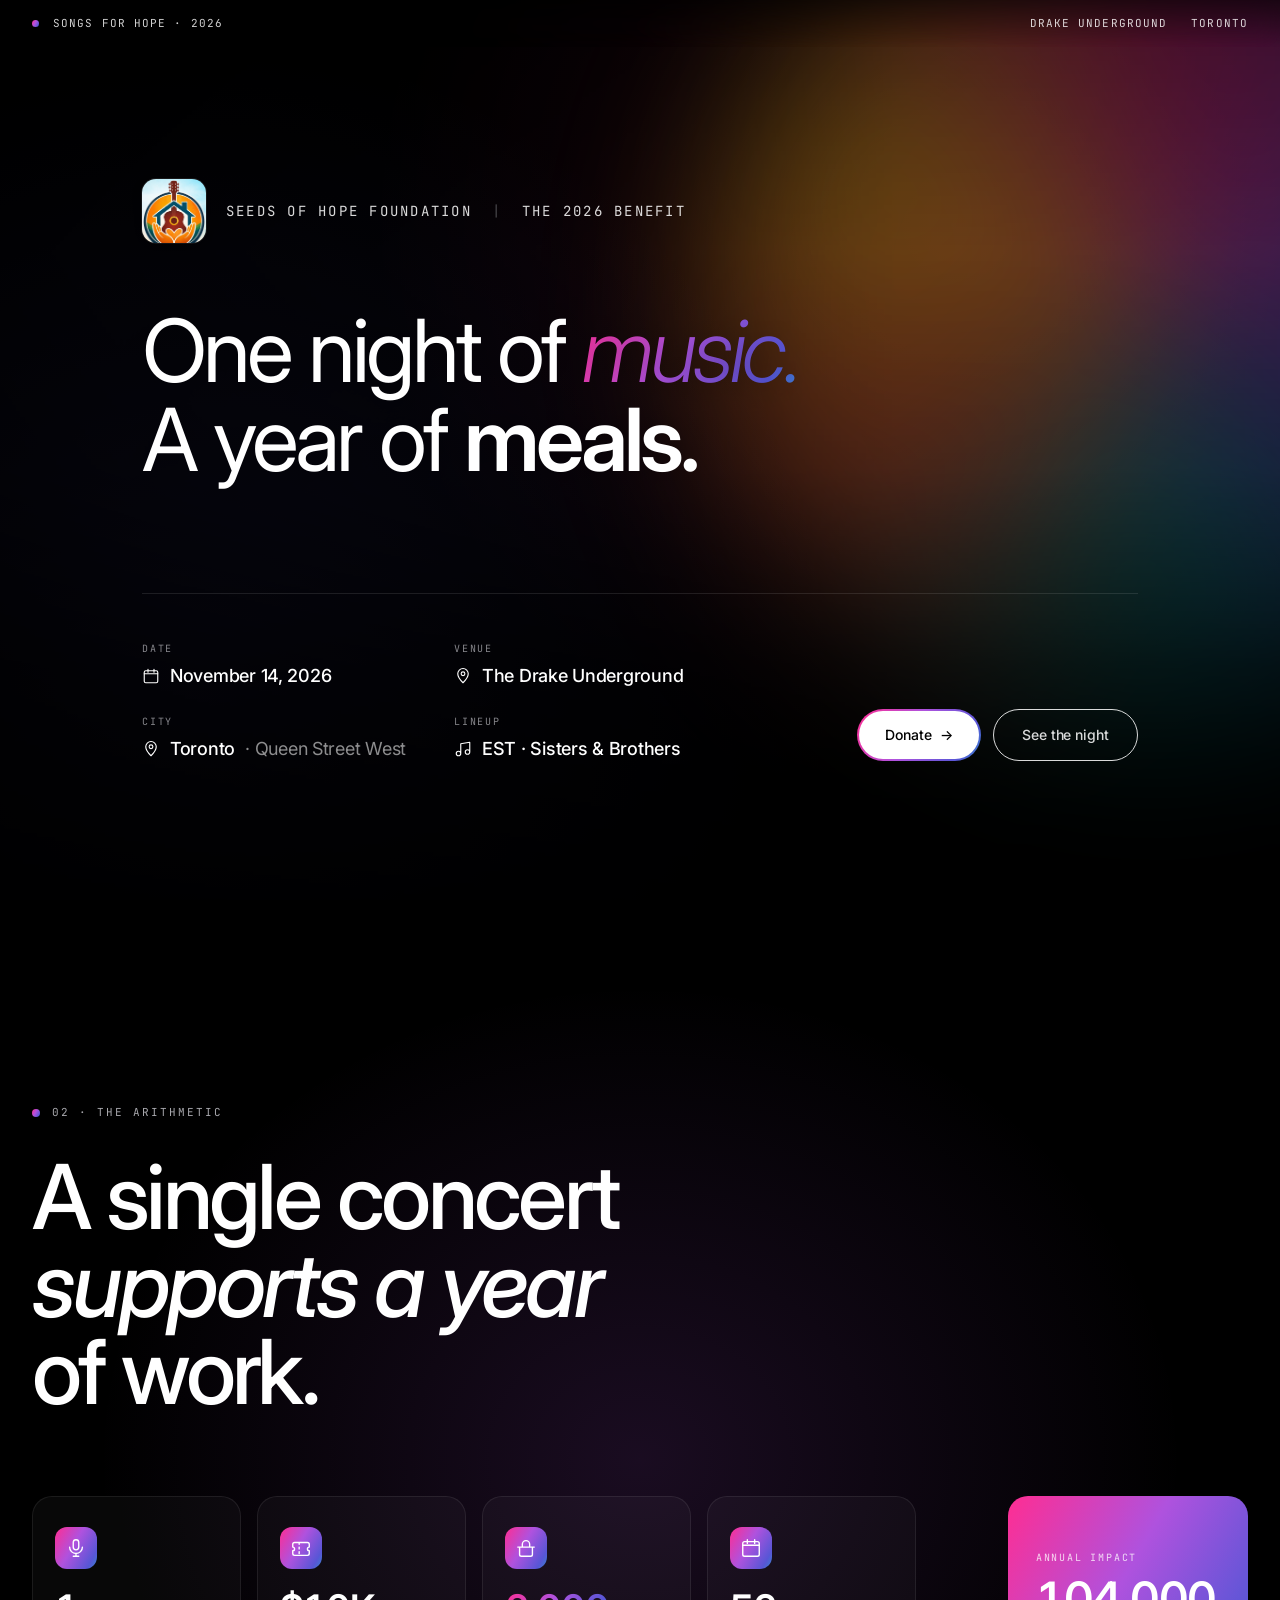
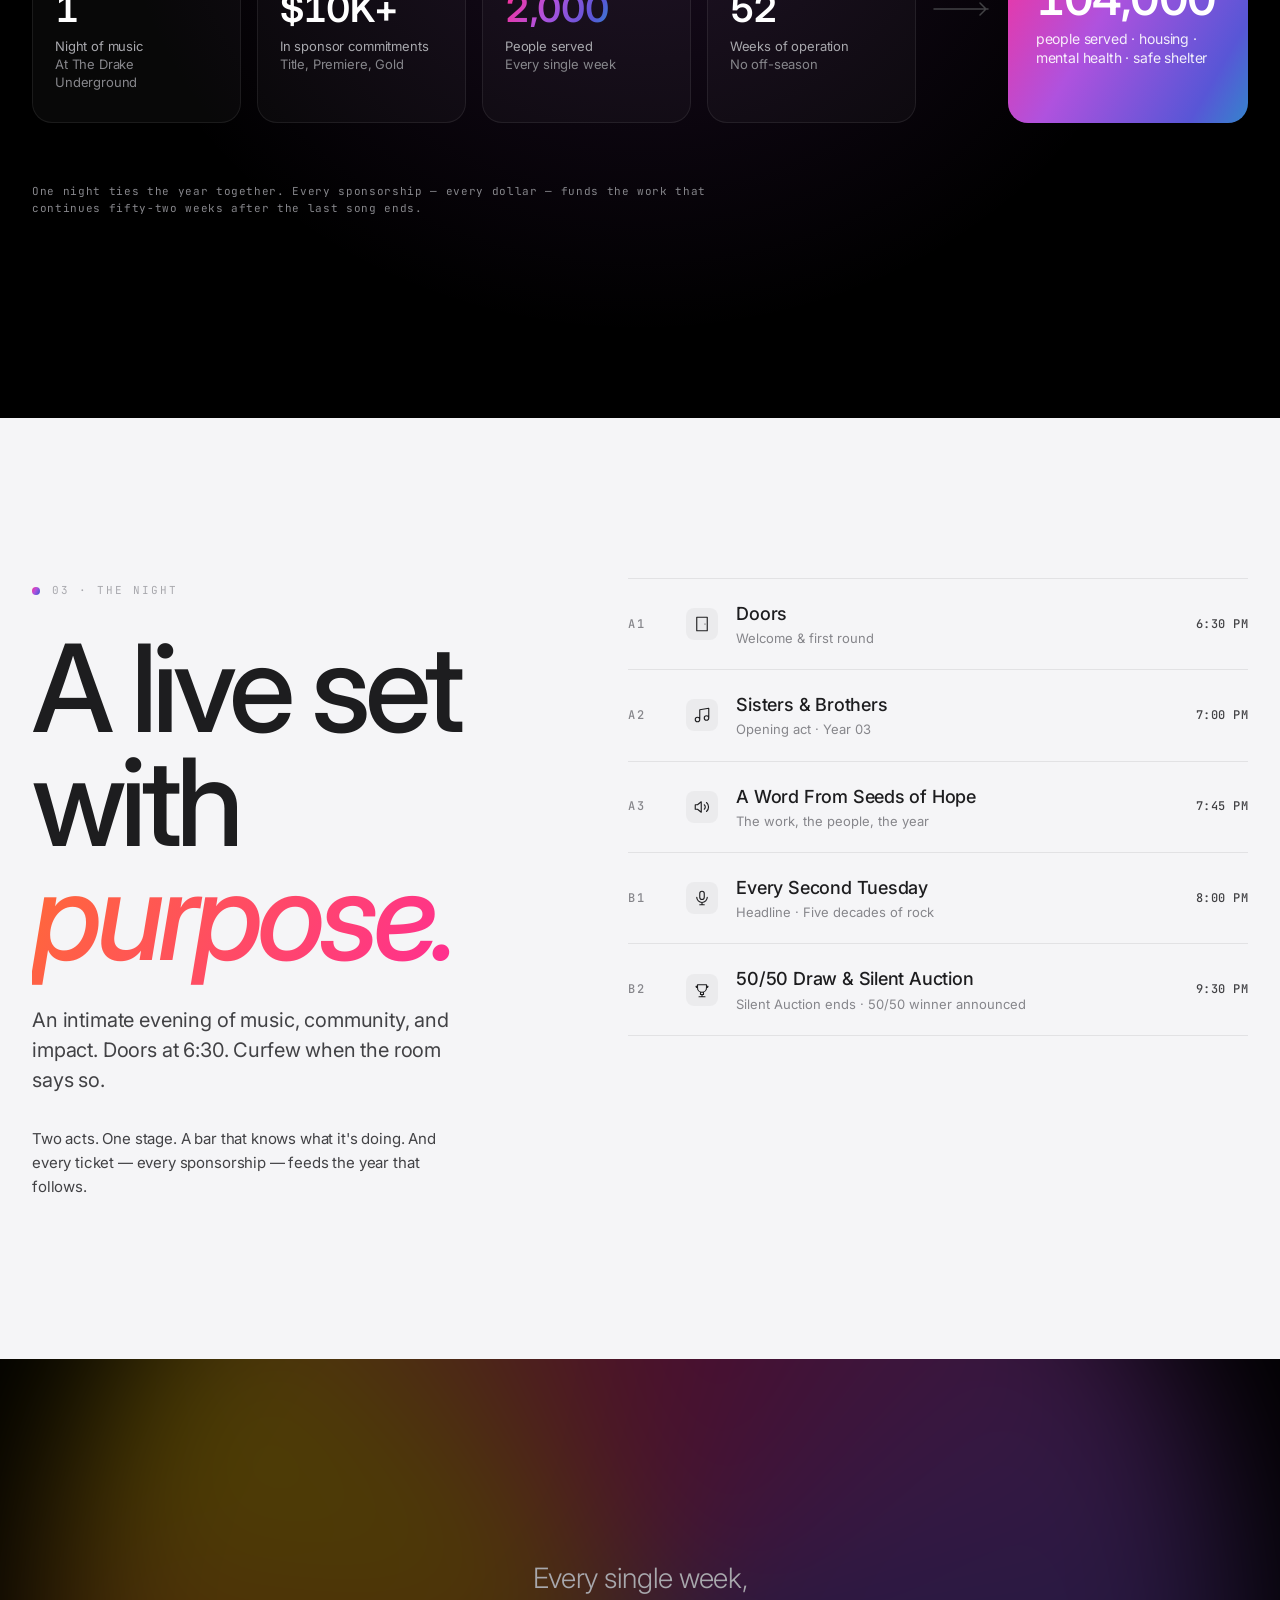
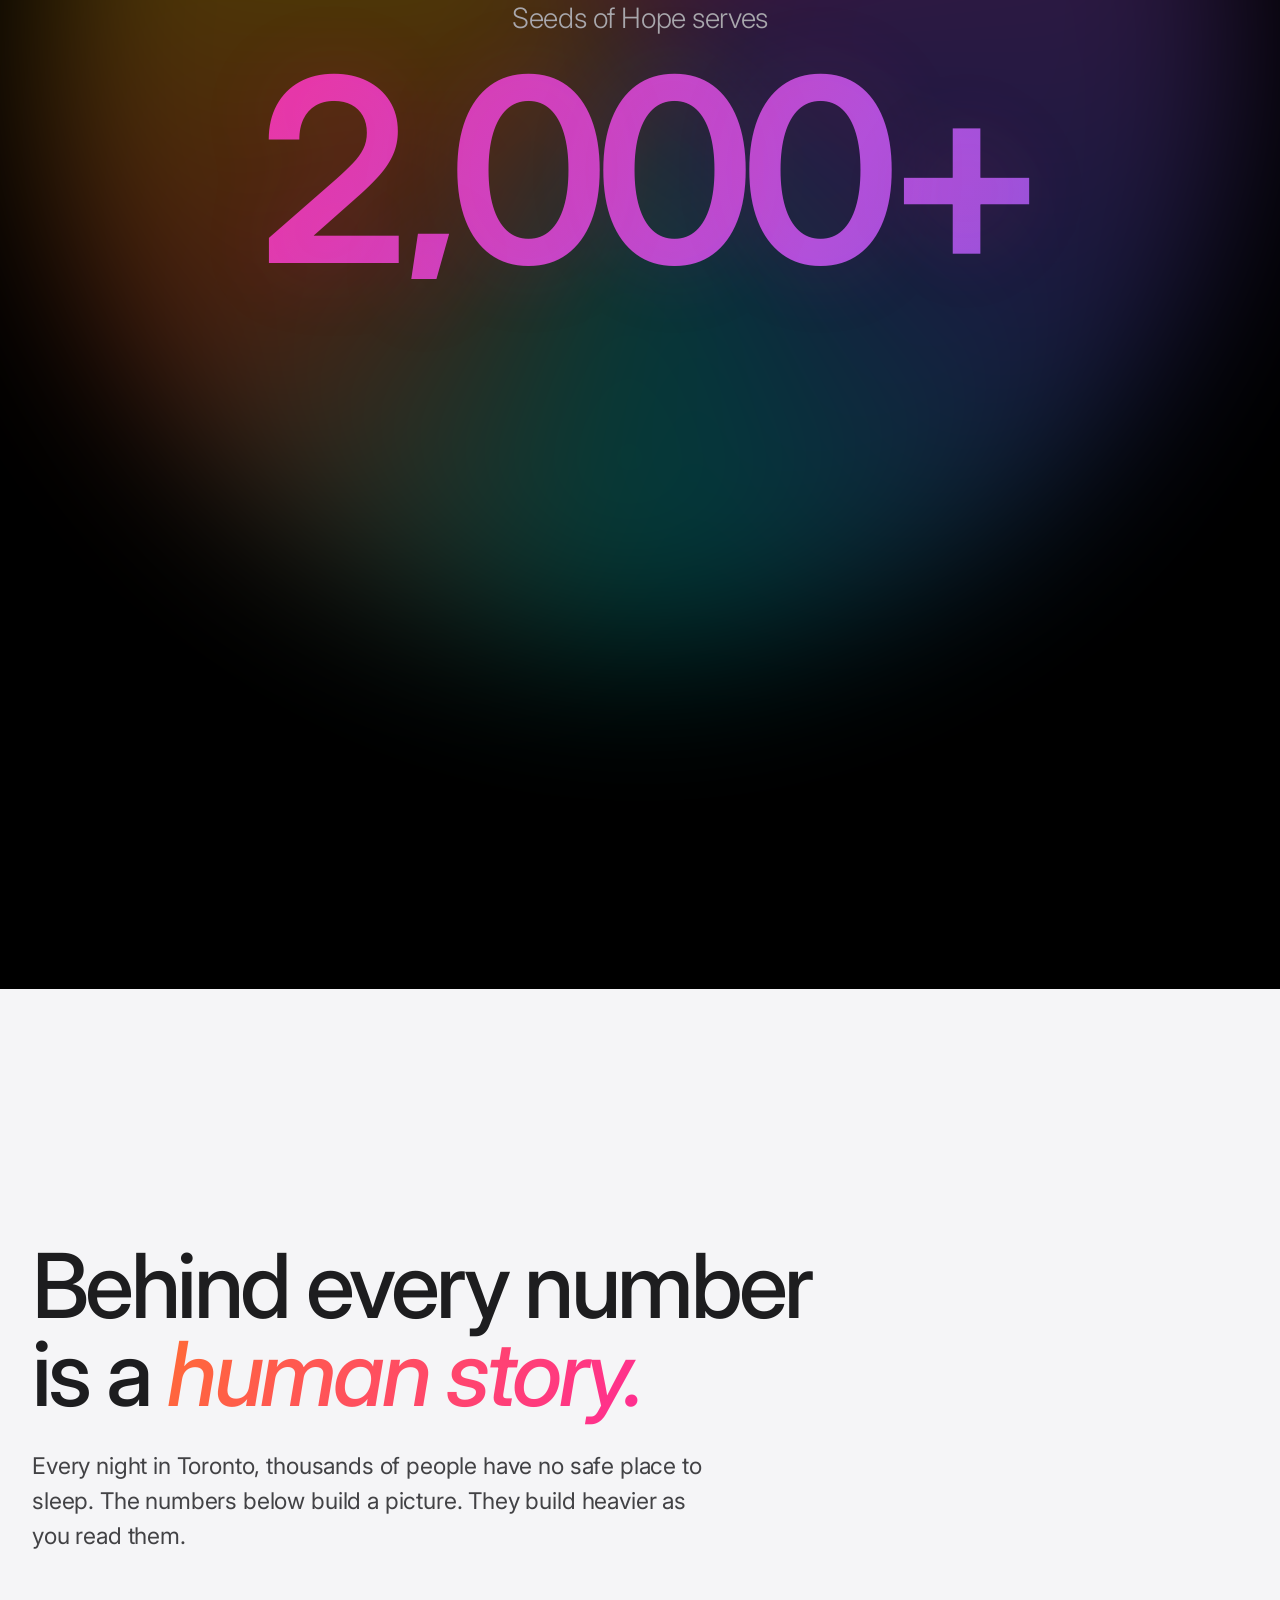
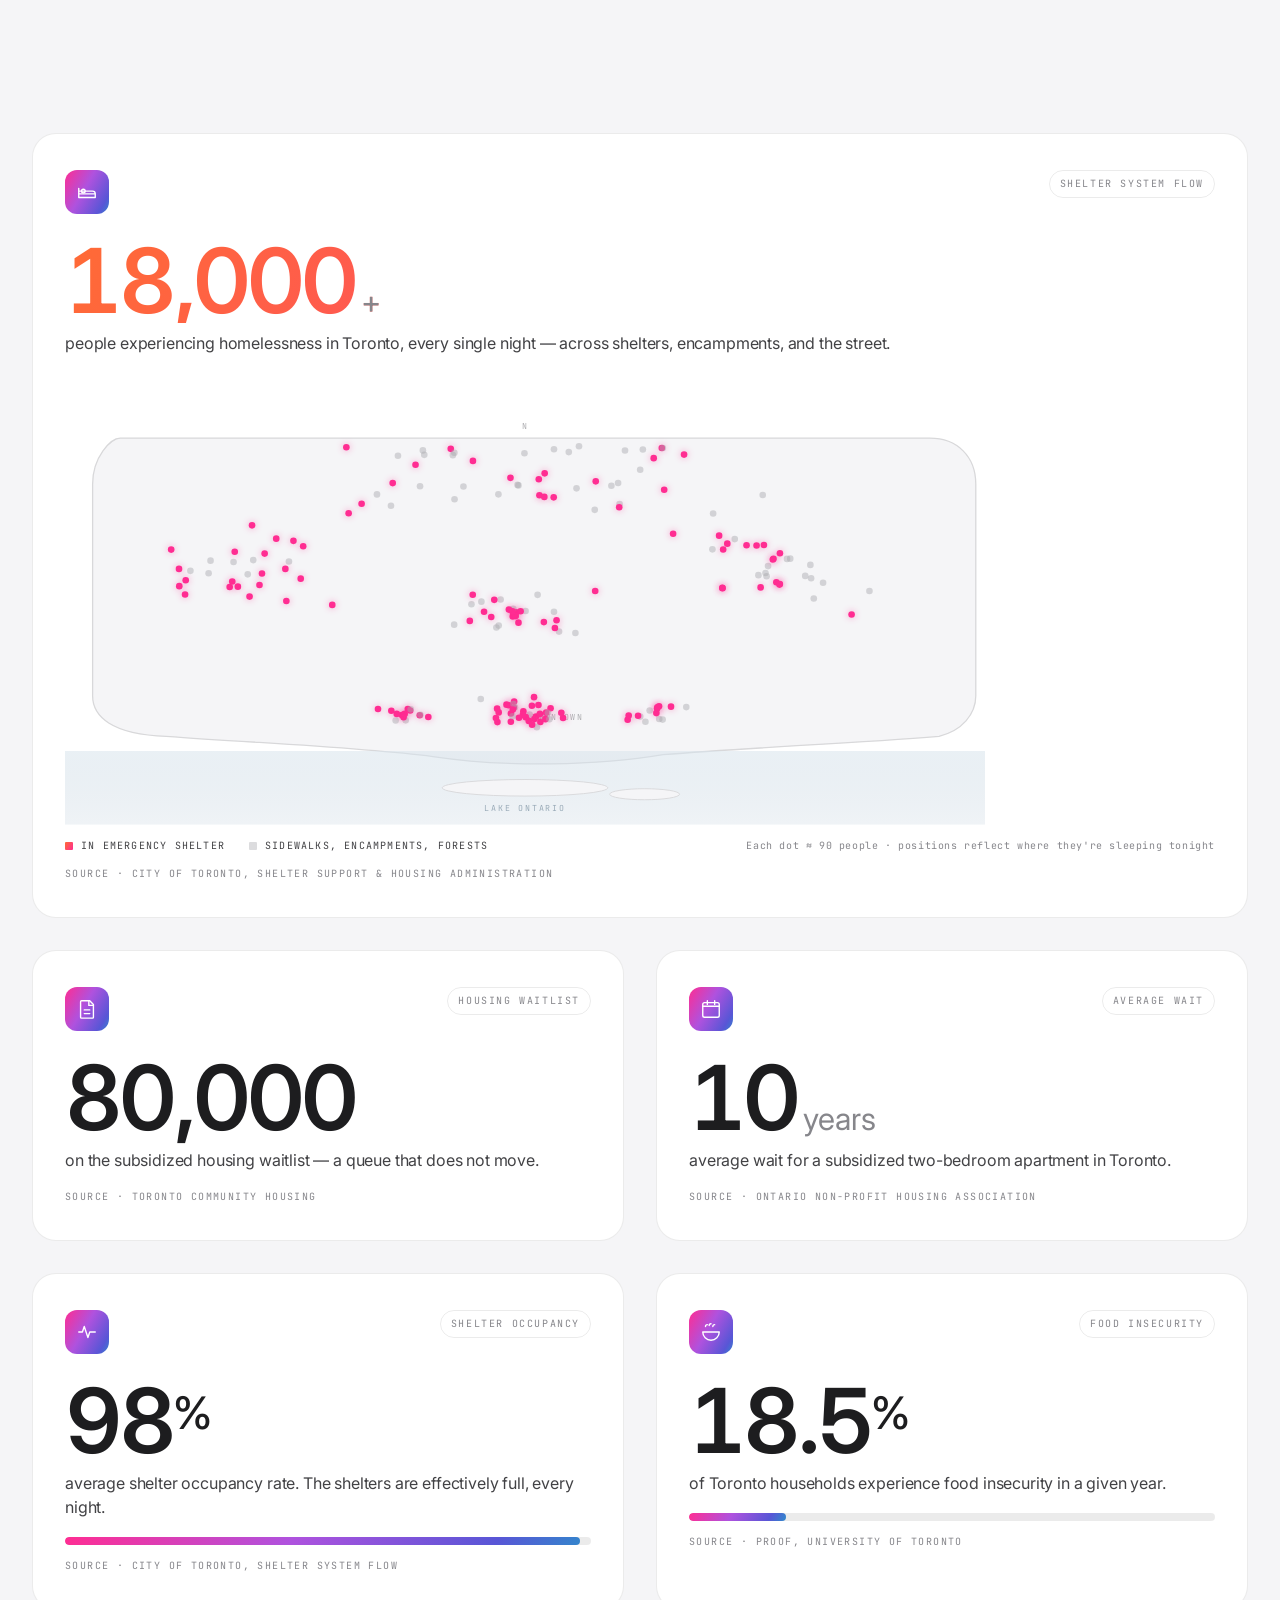
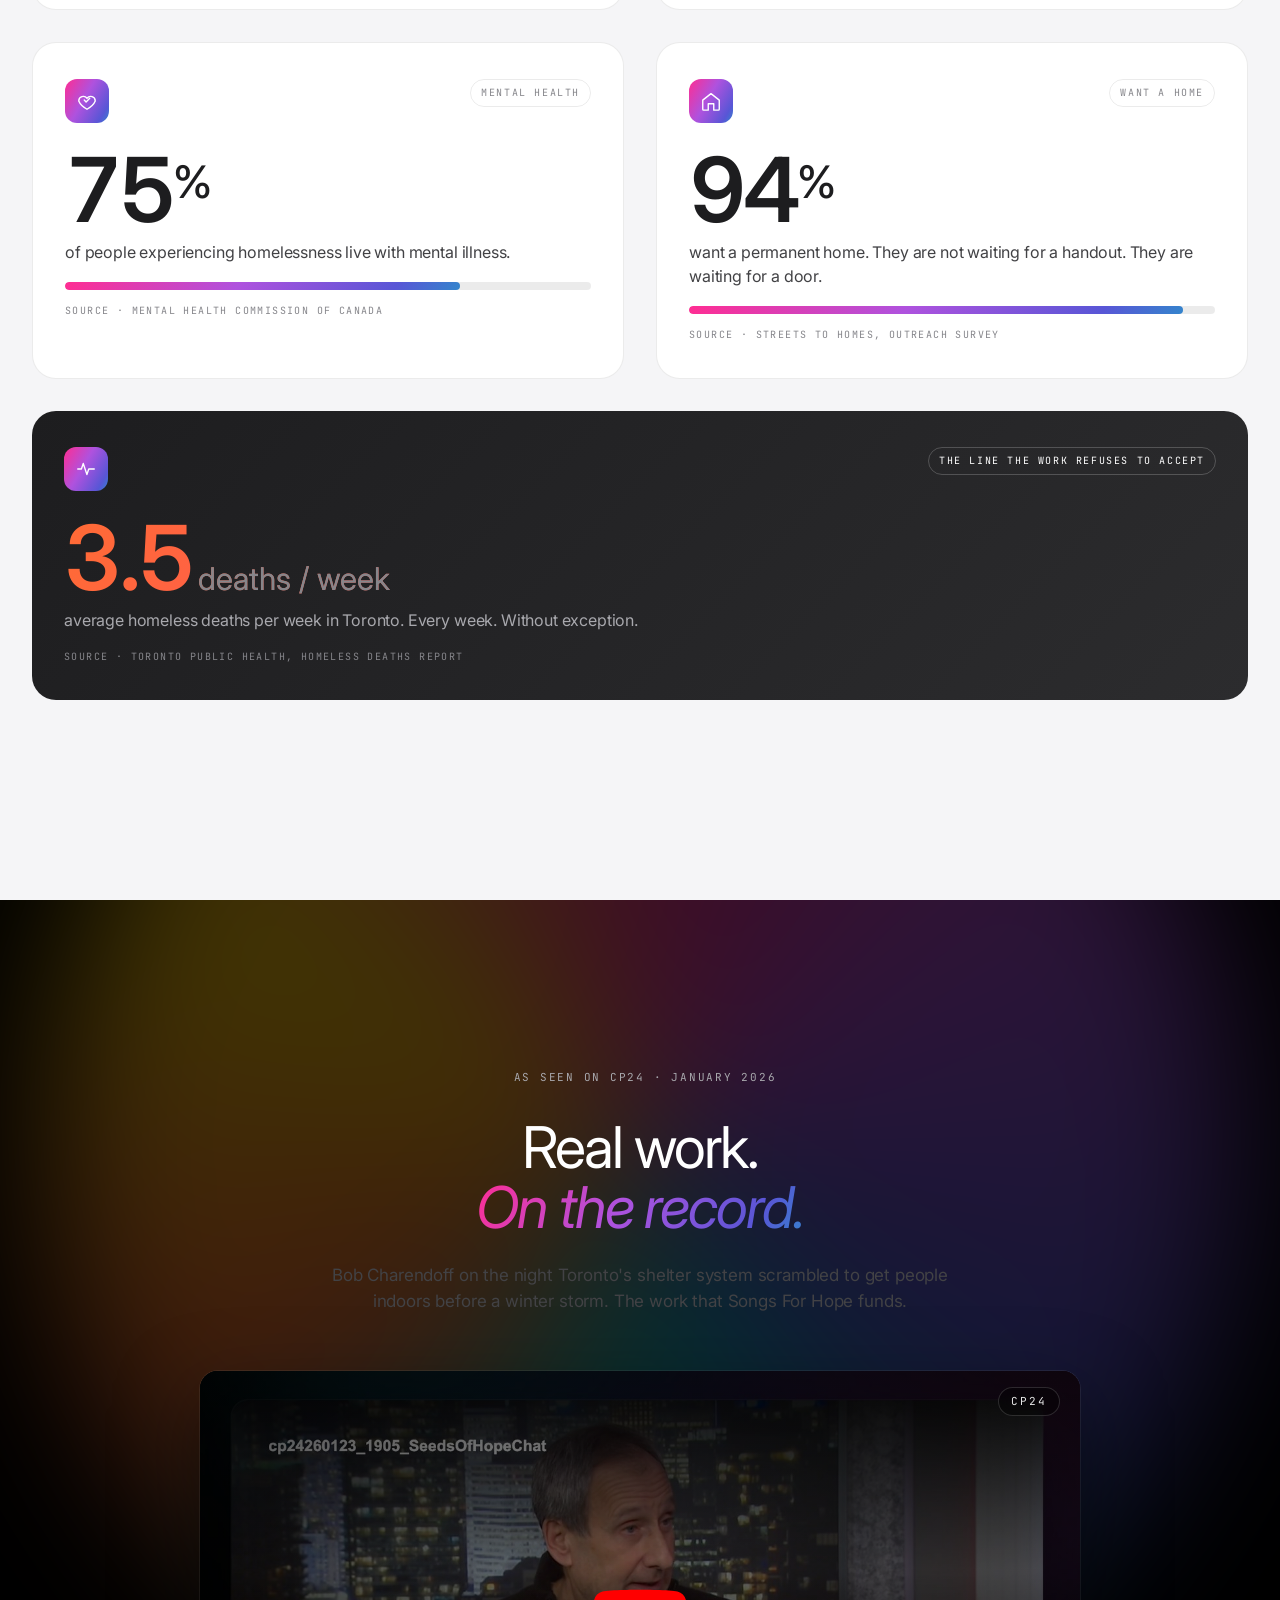
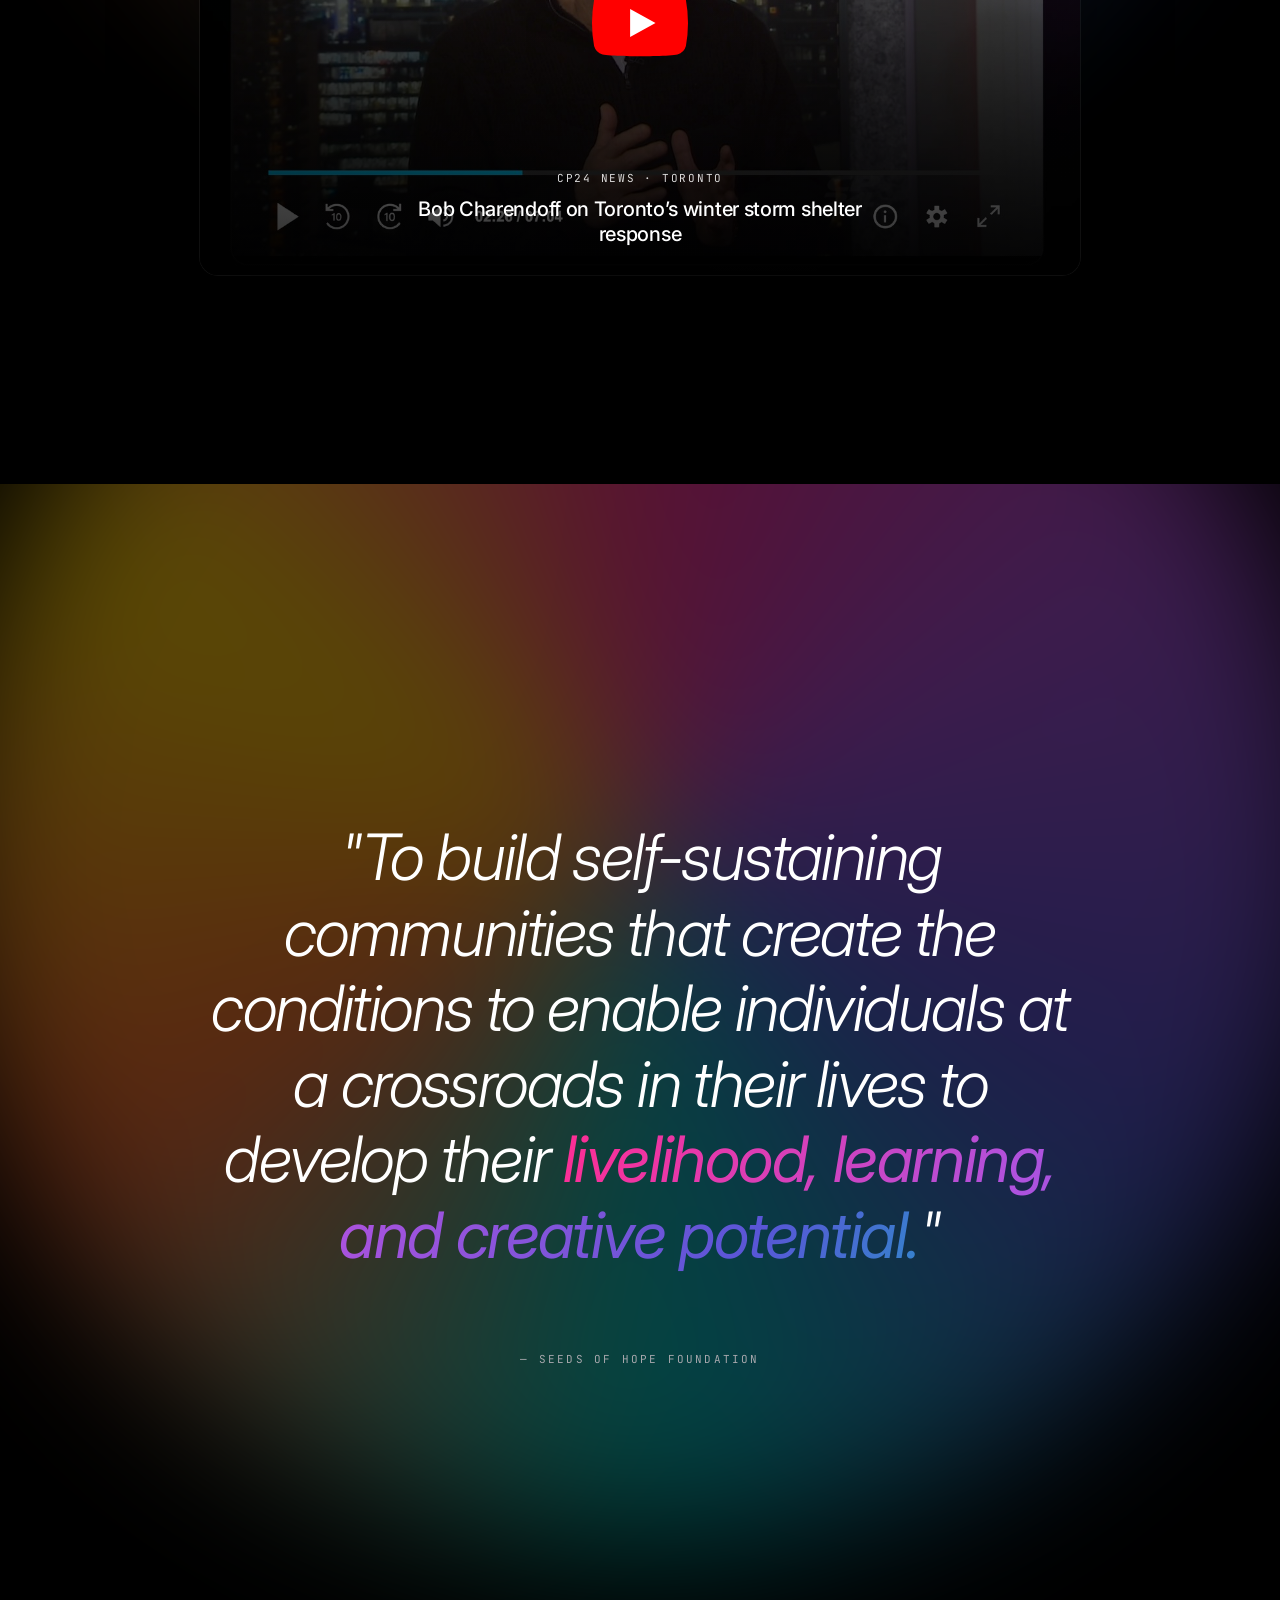
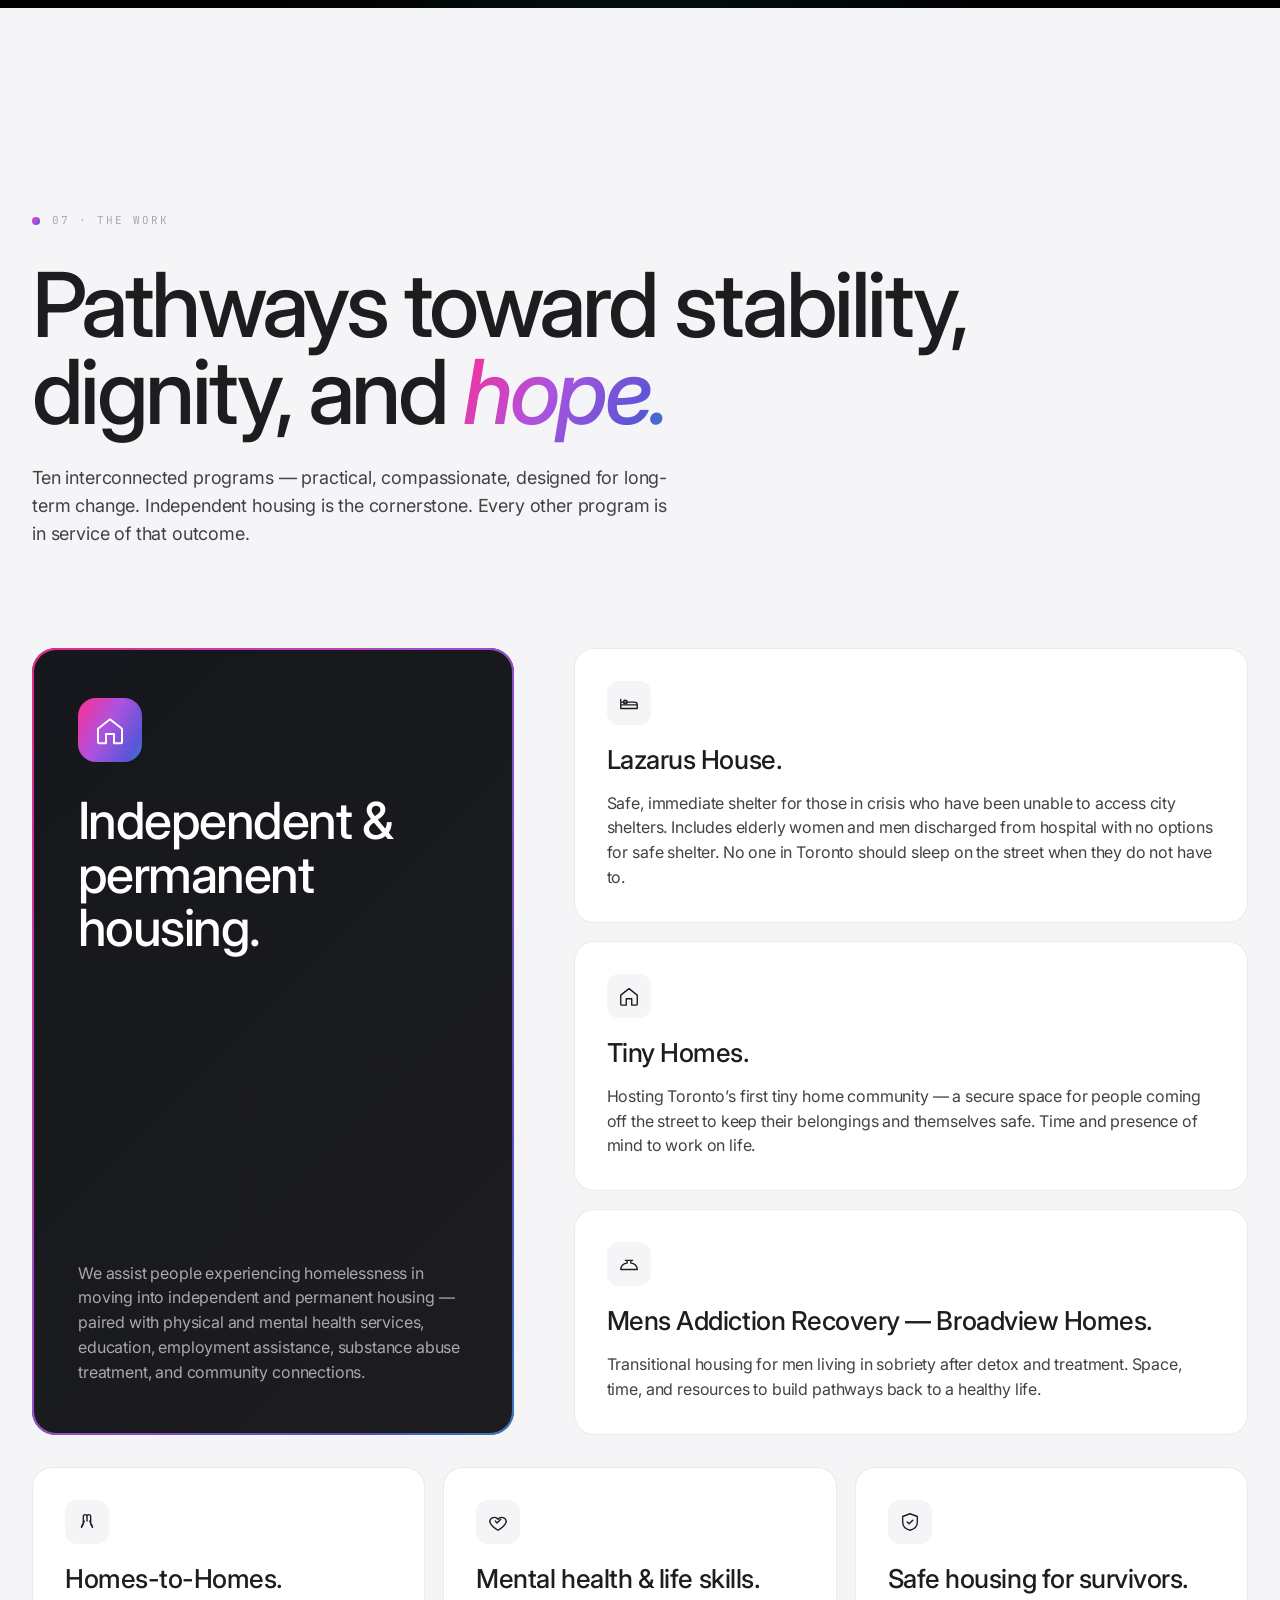
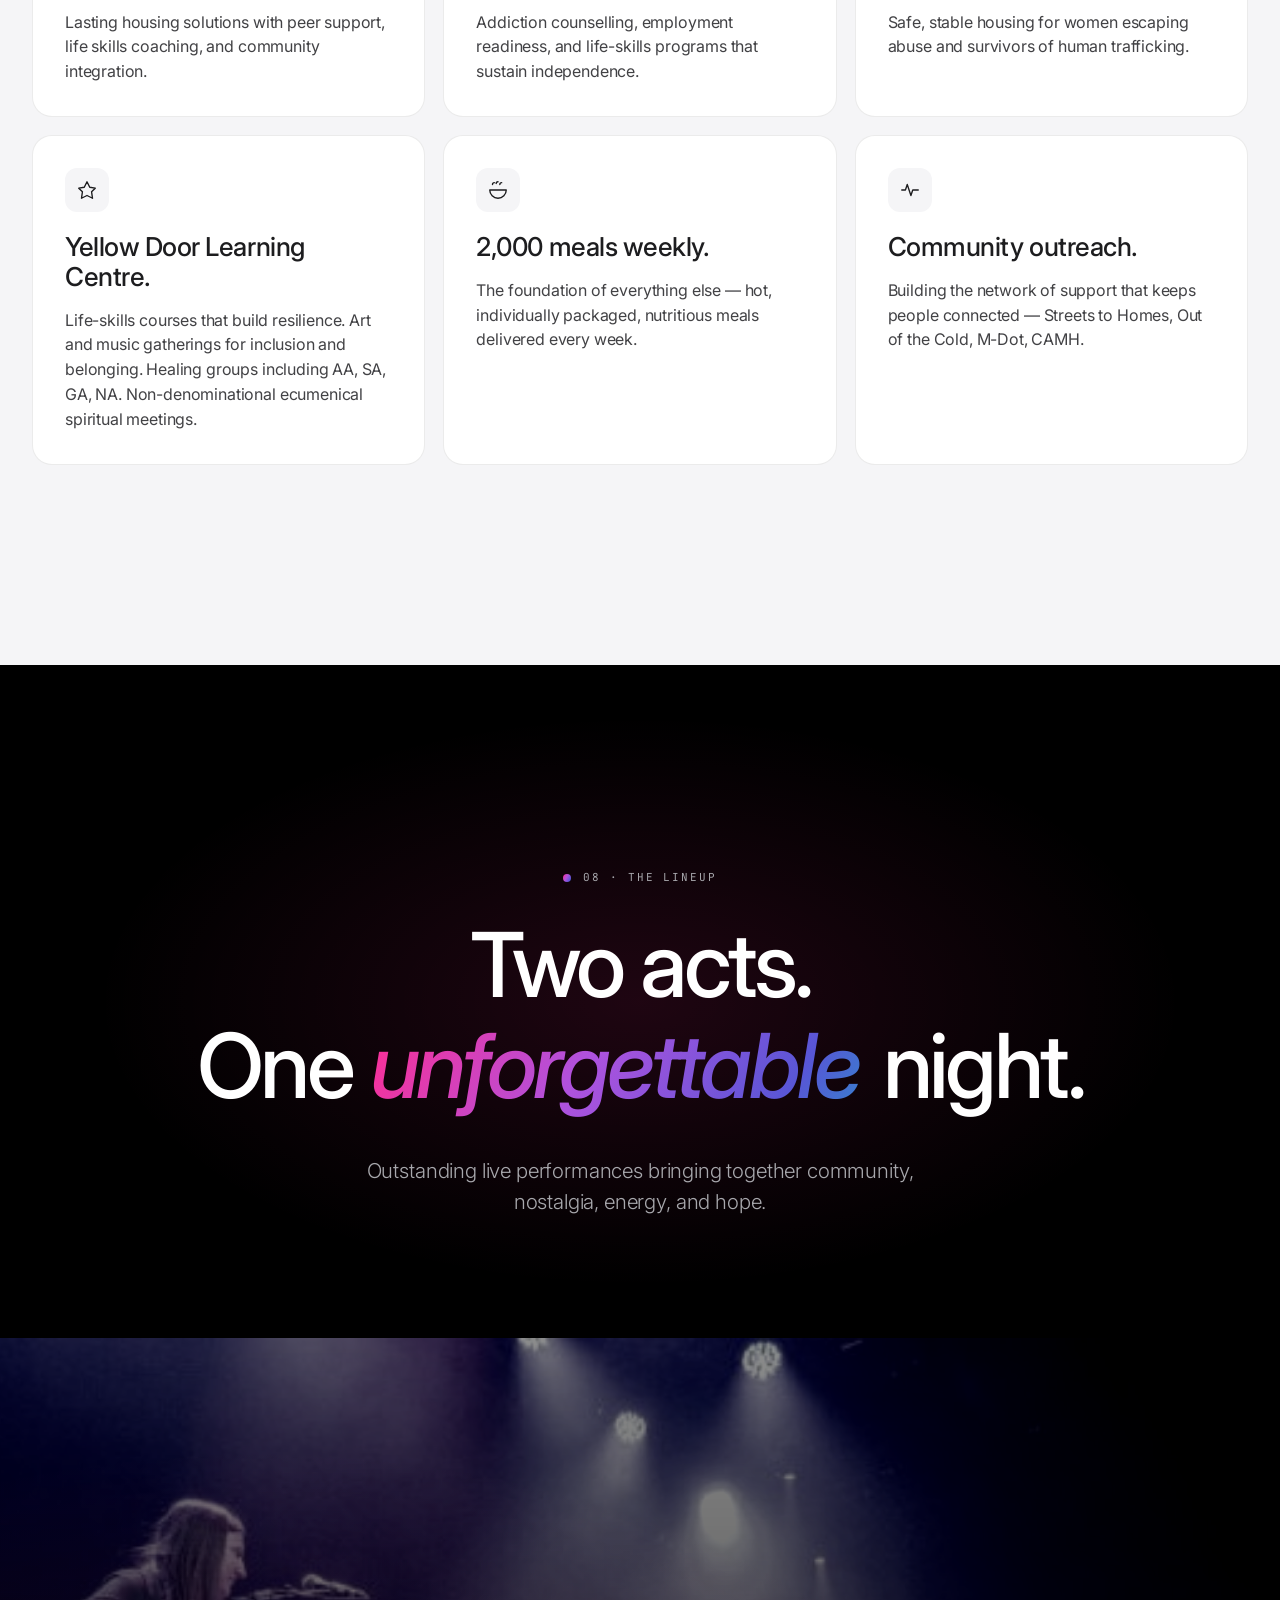
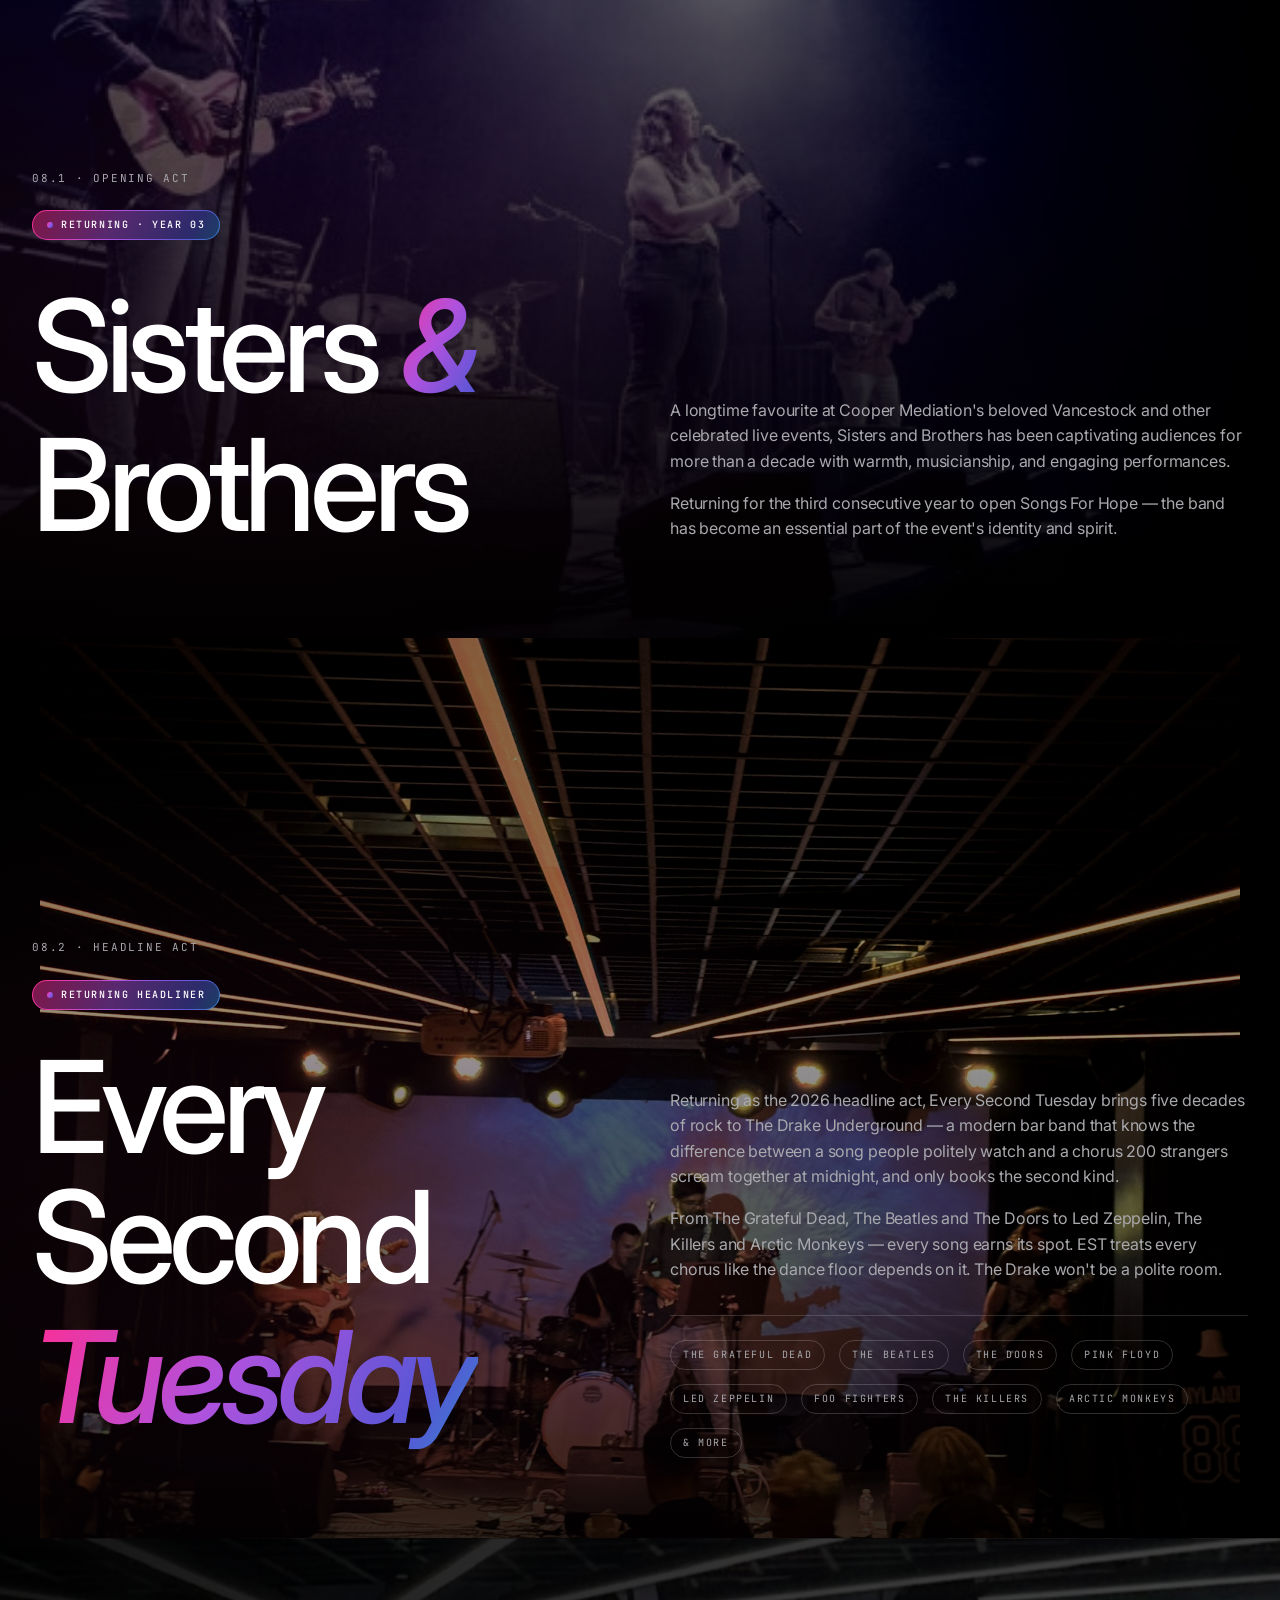
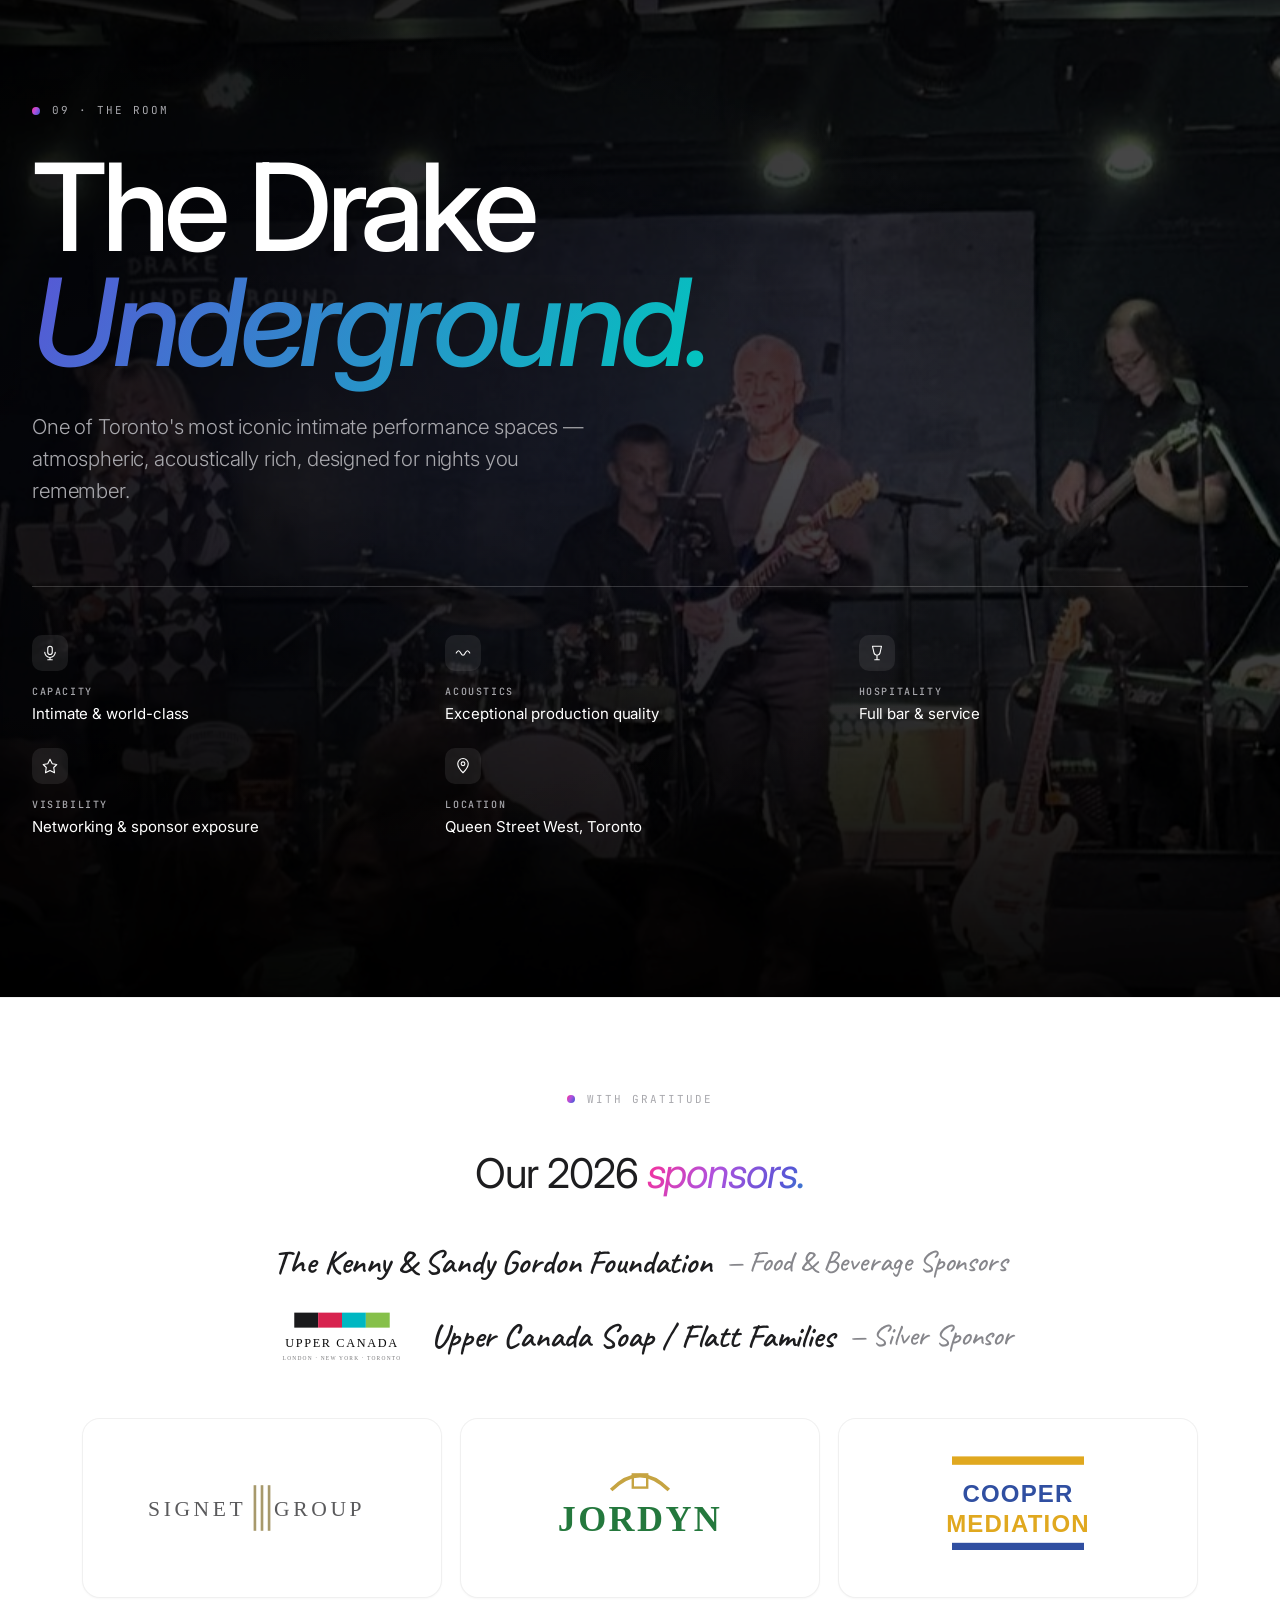
==== commit c0d0776c: "2026 page: deepen hero bottom gradient so event details stay readable" ====
--- a/2026.html
+++ b/2026.html
@@ -2770,12 +2770,12 @@
 .hero-photo-overlay{
   background:
     linear-gradient(90deg, rgba(0,0,0,.5) 0%, rgba(0,0,0,.18) 45%, rgba(0,0,0,0) 70%),
-    linear-gradient(180deg, rgba(0,0,0,.28) 0%, rgba(0,0,0,.08) 30%, rgba(0,0,0,.18) 60%, rgba(0,0,0,.78) 100%);
+    linear-gradient(180deg, rgba(0,0,0,.28) 0%, rgba(0,0,0,.06) 28%, rgba(0,0,0,.2) 52%, rgba(0,0,0,.62) 74%, rgba(0,0,0,.86) 100%);
 }
 .hero-thesis{ text-shadow: 0 2px 30px rgba(0,0,0,.35); }
 @media (max-width: 760px){
   .hero-photo-overlay{
-    background: linear-gradient(180deg, rgba(0,0,0,.4) 0%, rgba(0,0,0,.22) 35%, rgba(0,0,0,.35) 60%, rgba(0,0,0,.82) 100%);
+    background: linear-gradient(180deg, rgba(0,0,0,.42) 0%, rgba(0,0,0,.2) 30%, rgba(0,0,0,.3) 50%, rgba(0,0,0,.66) 70%, rgba(0,0,0,.88) 100%);
   }
 }
 @media (prefers-reduced-motion: reduce){
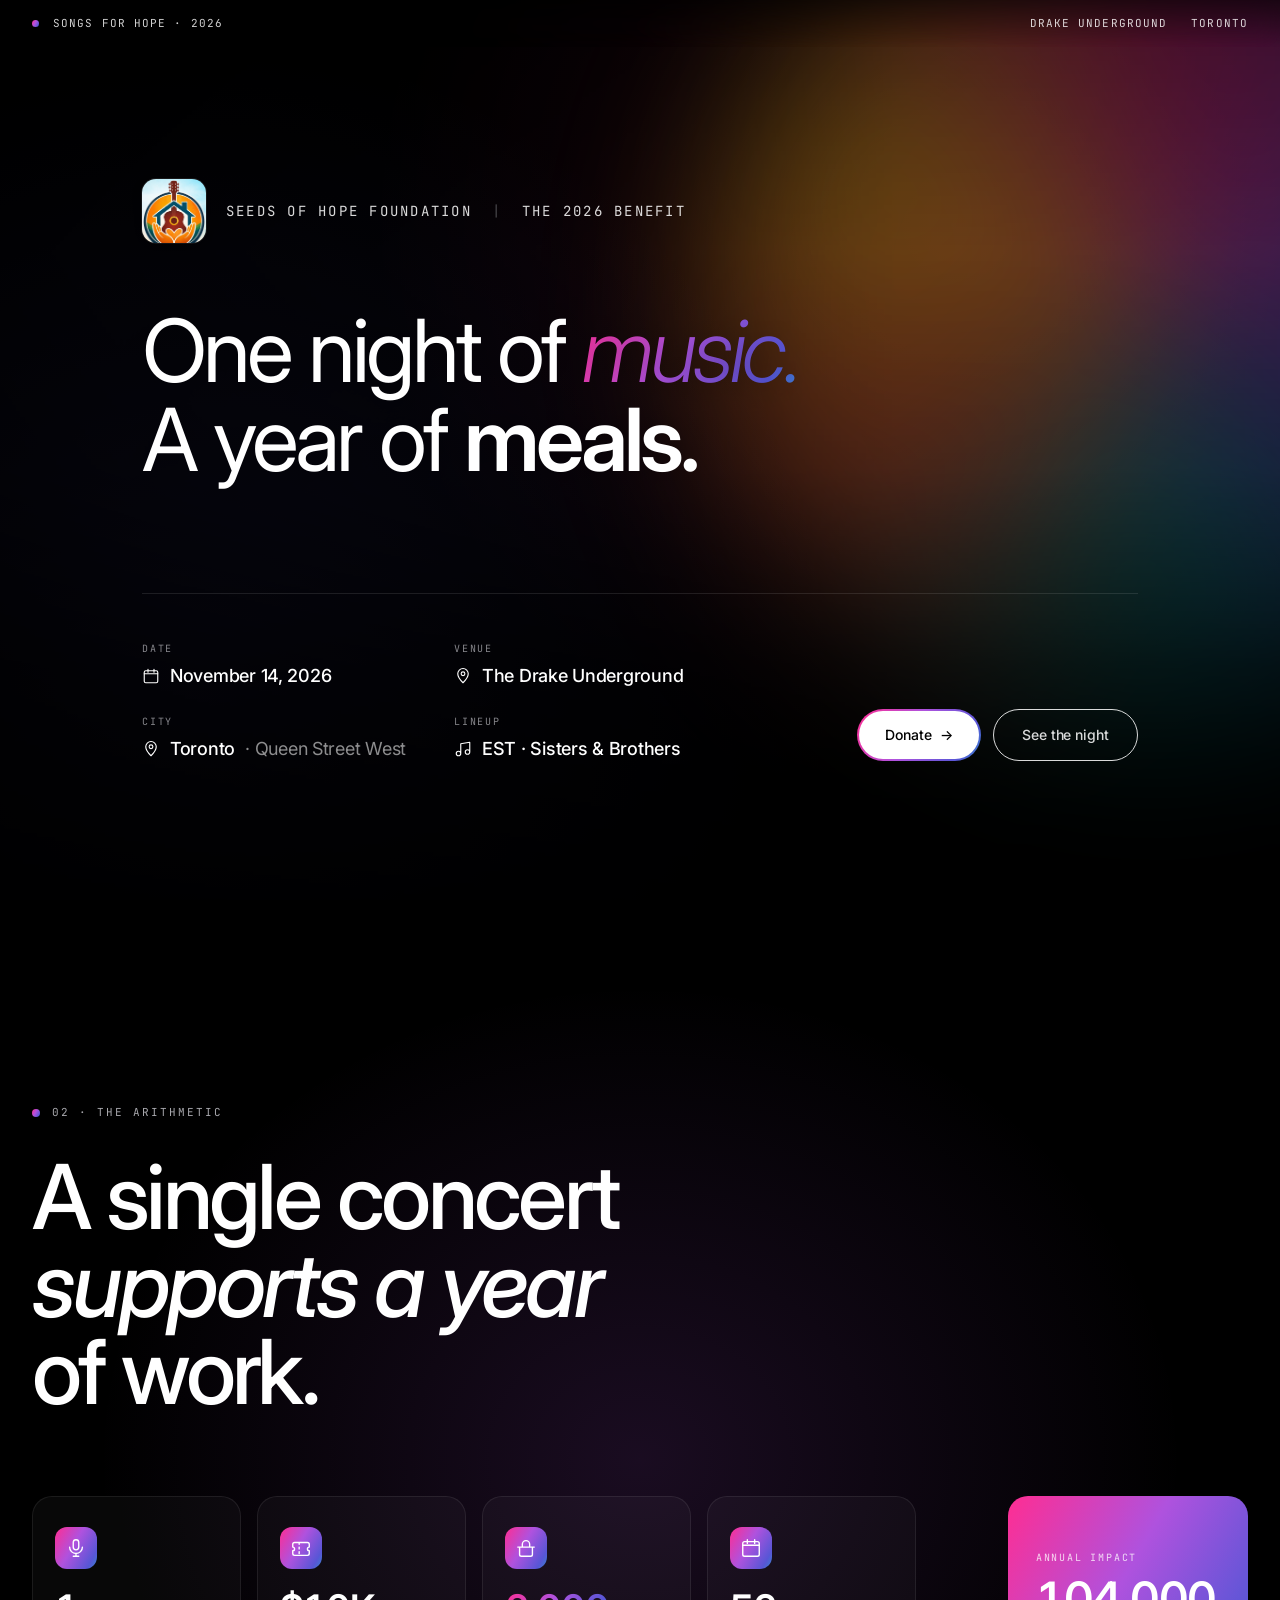
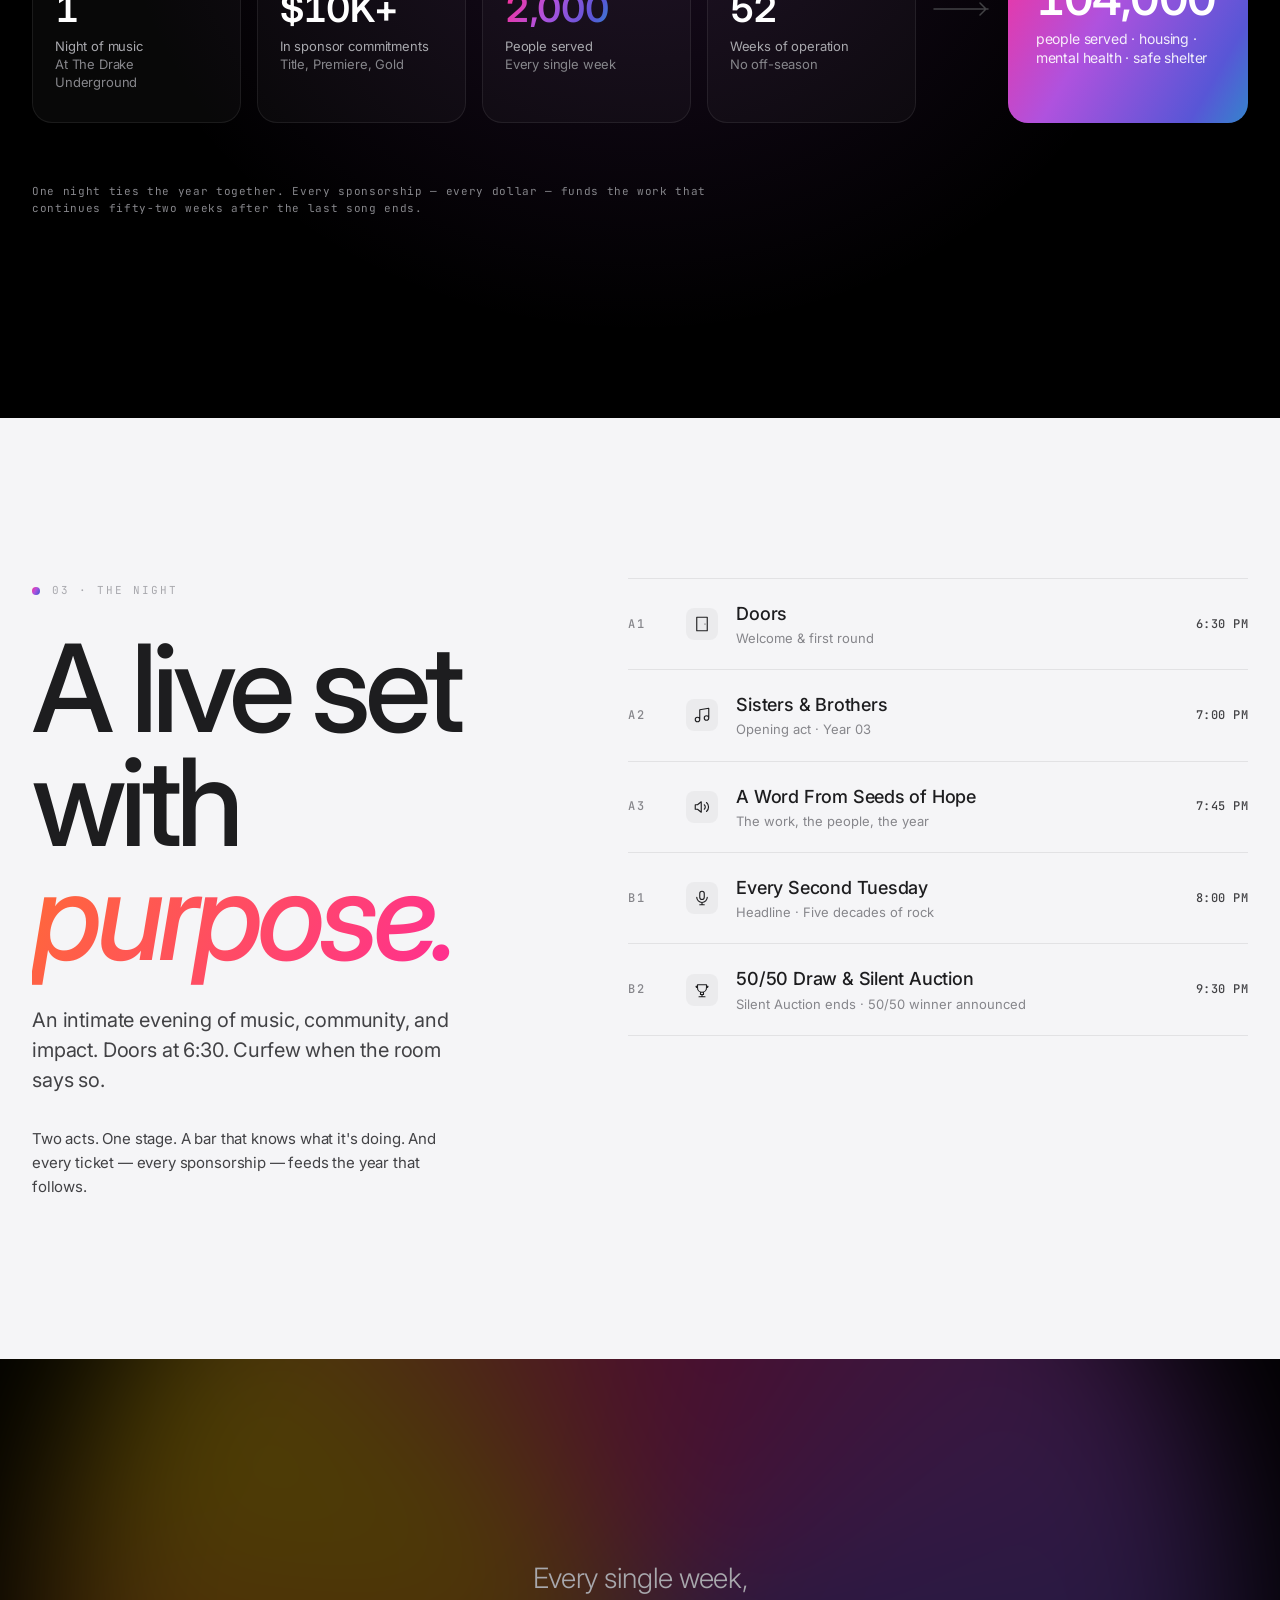
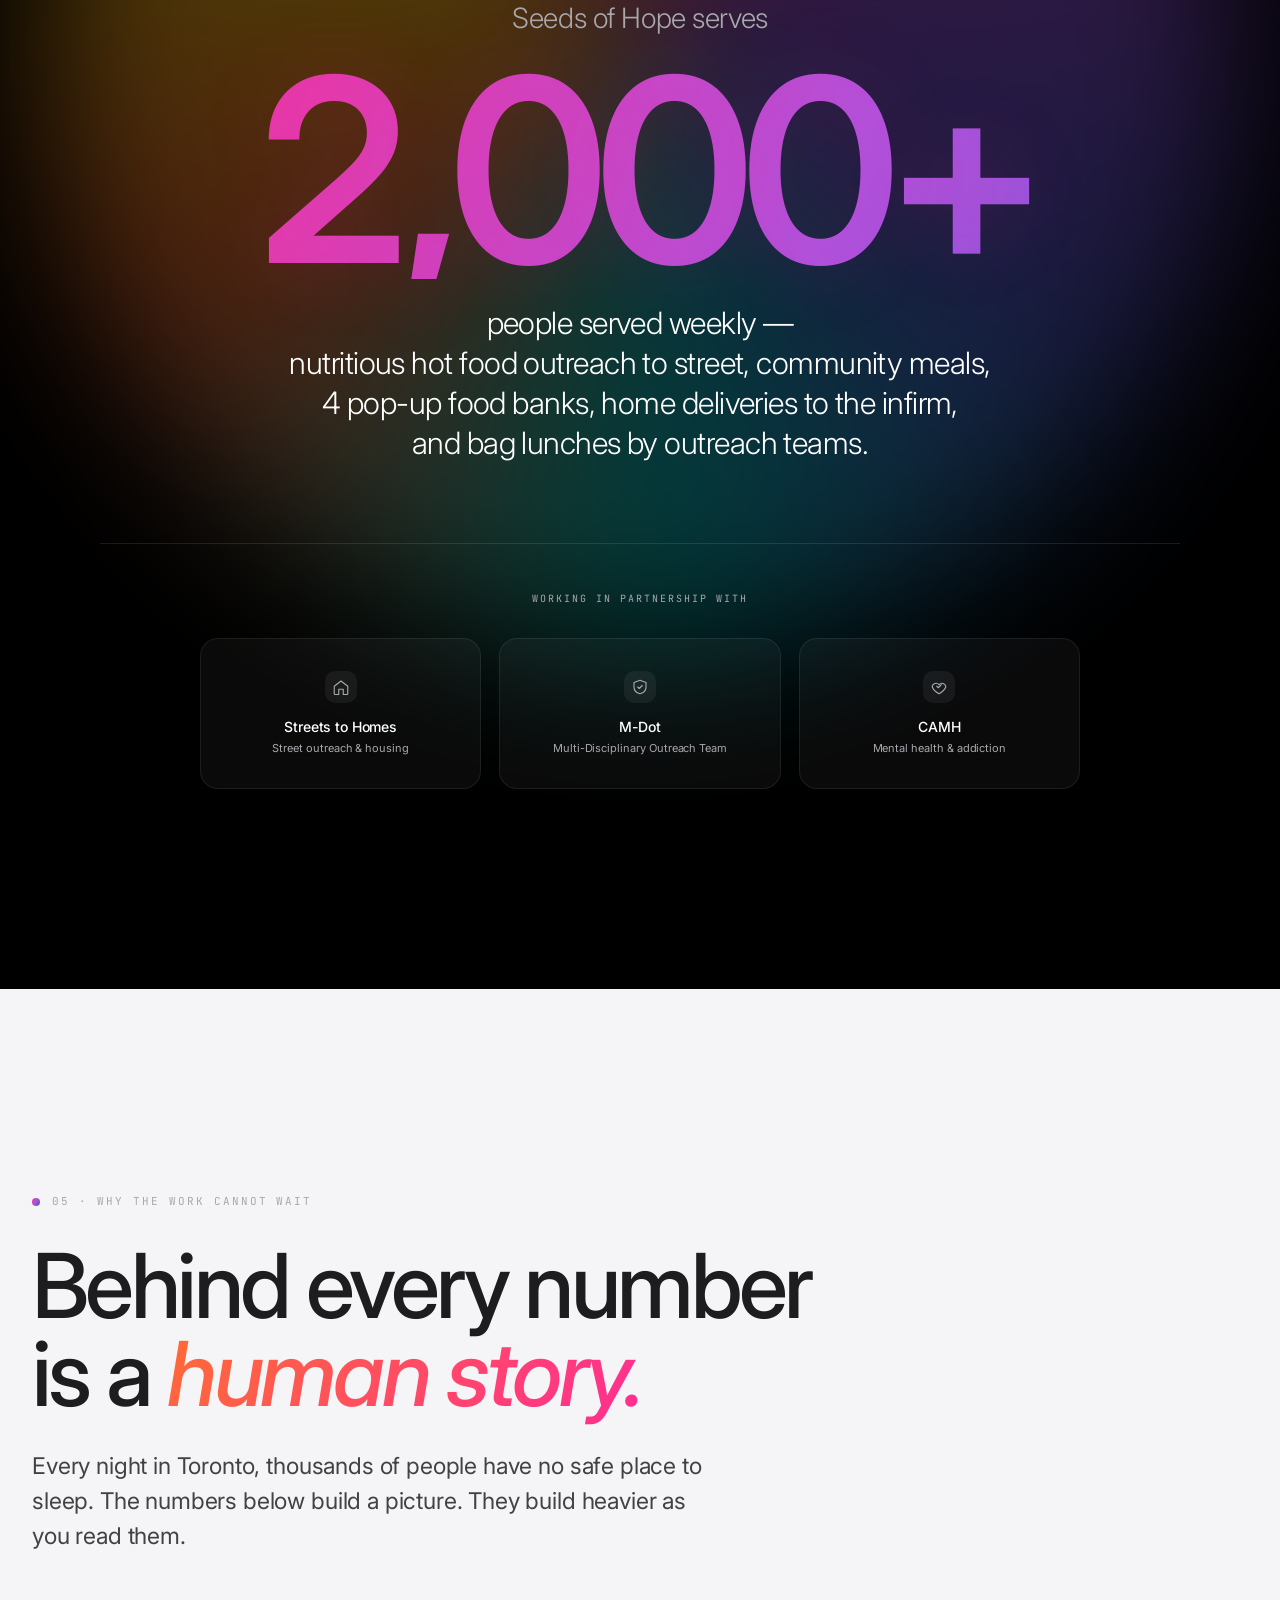
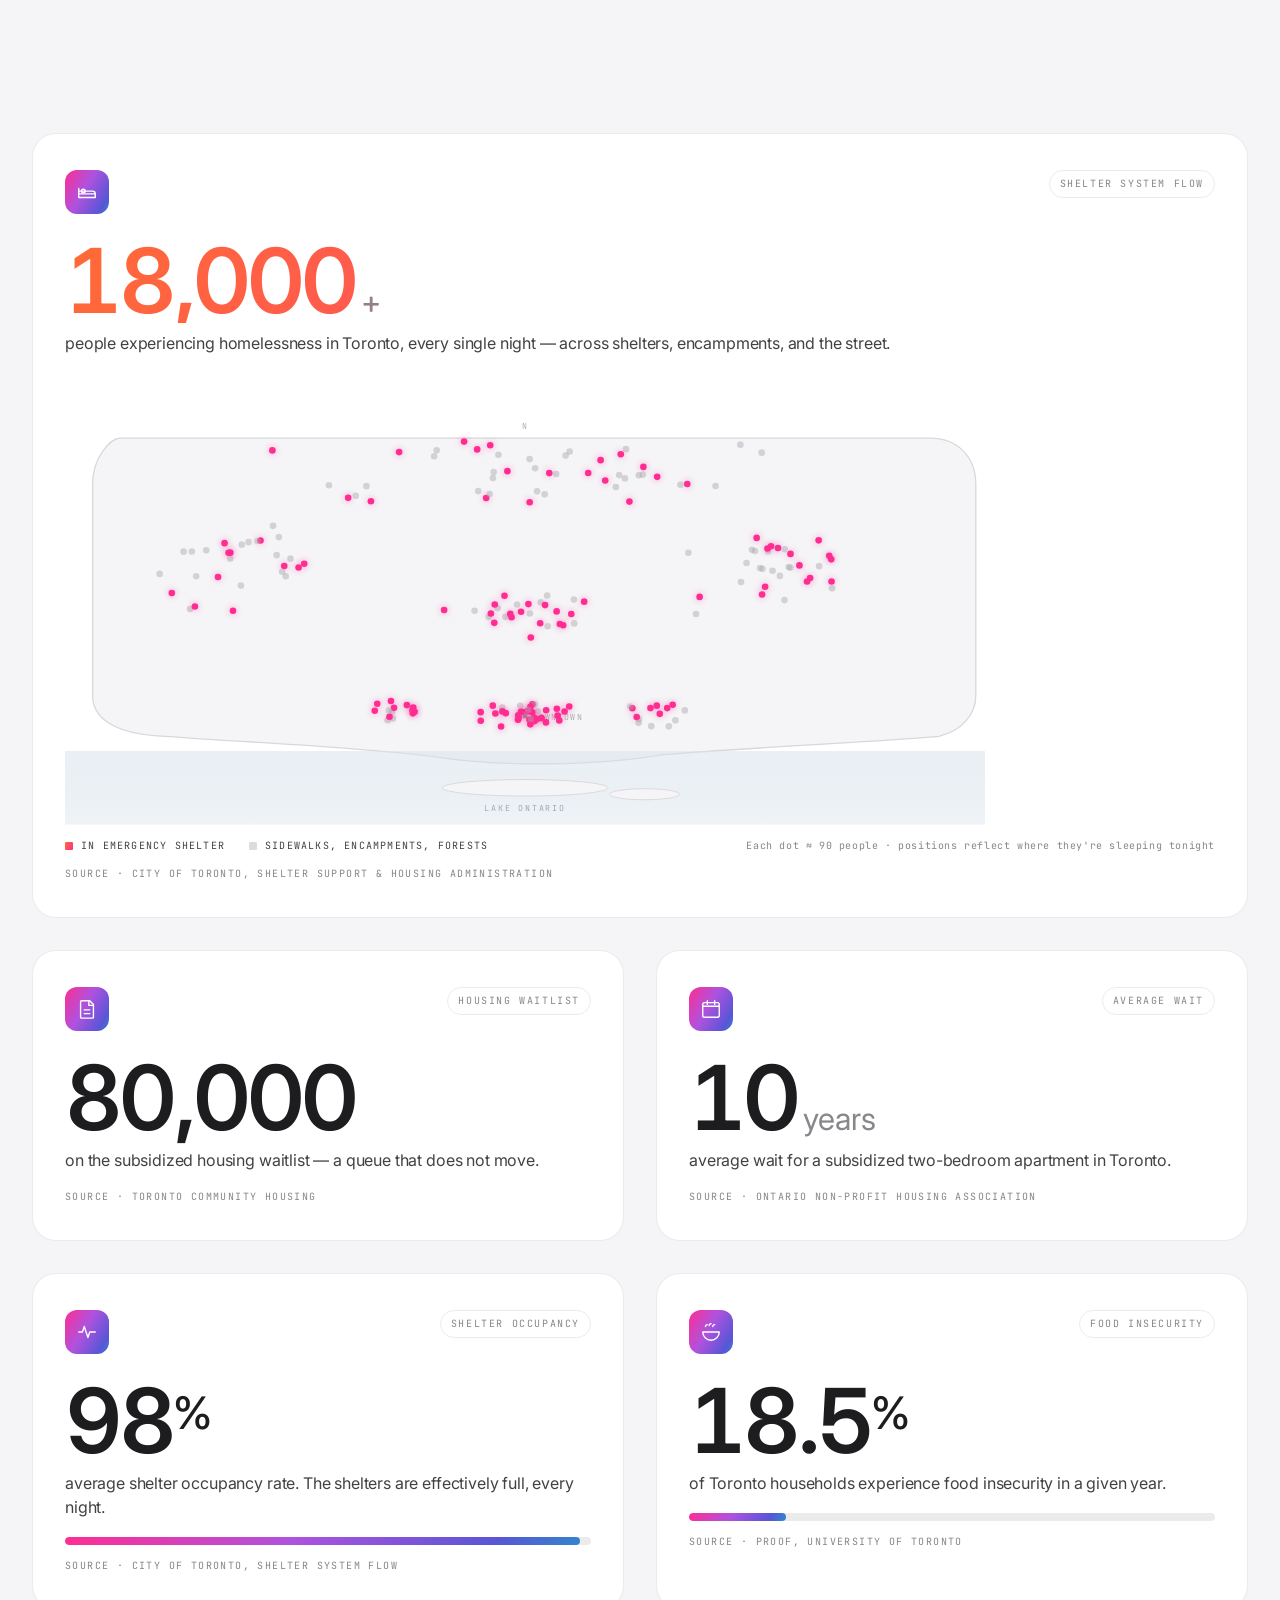
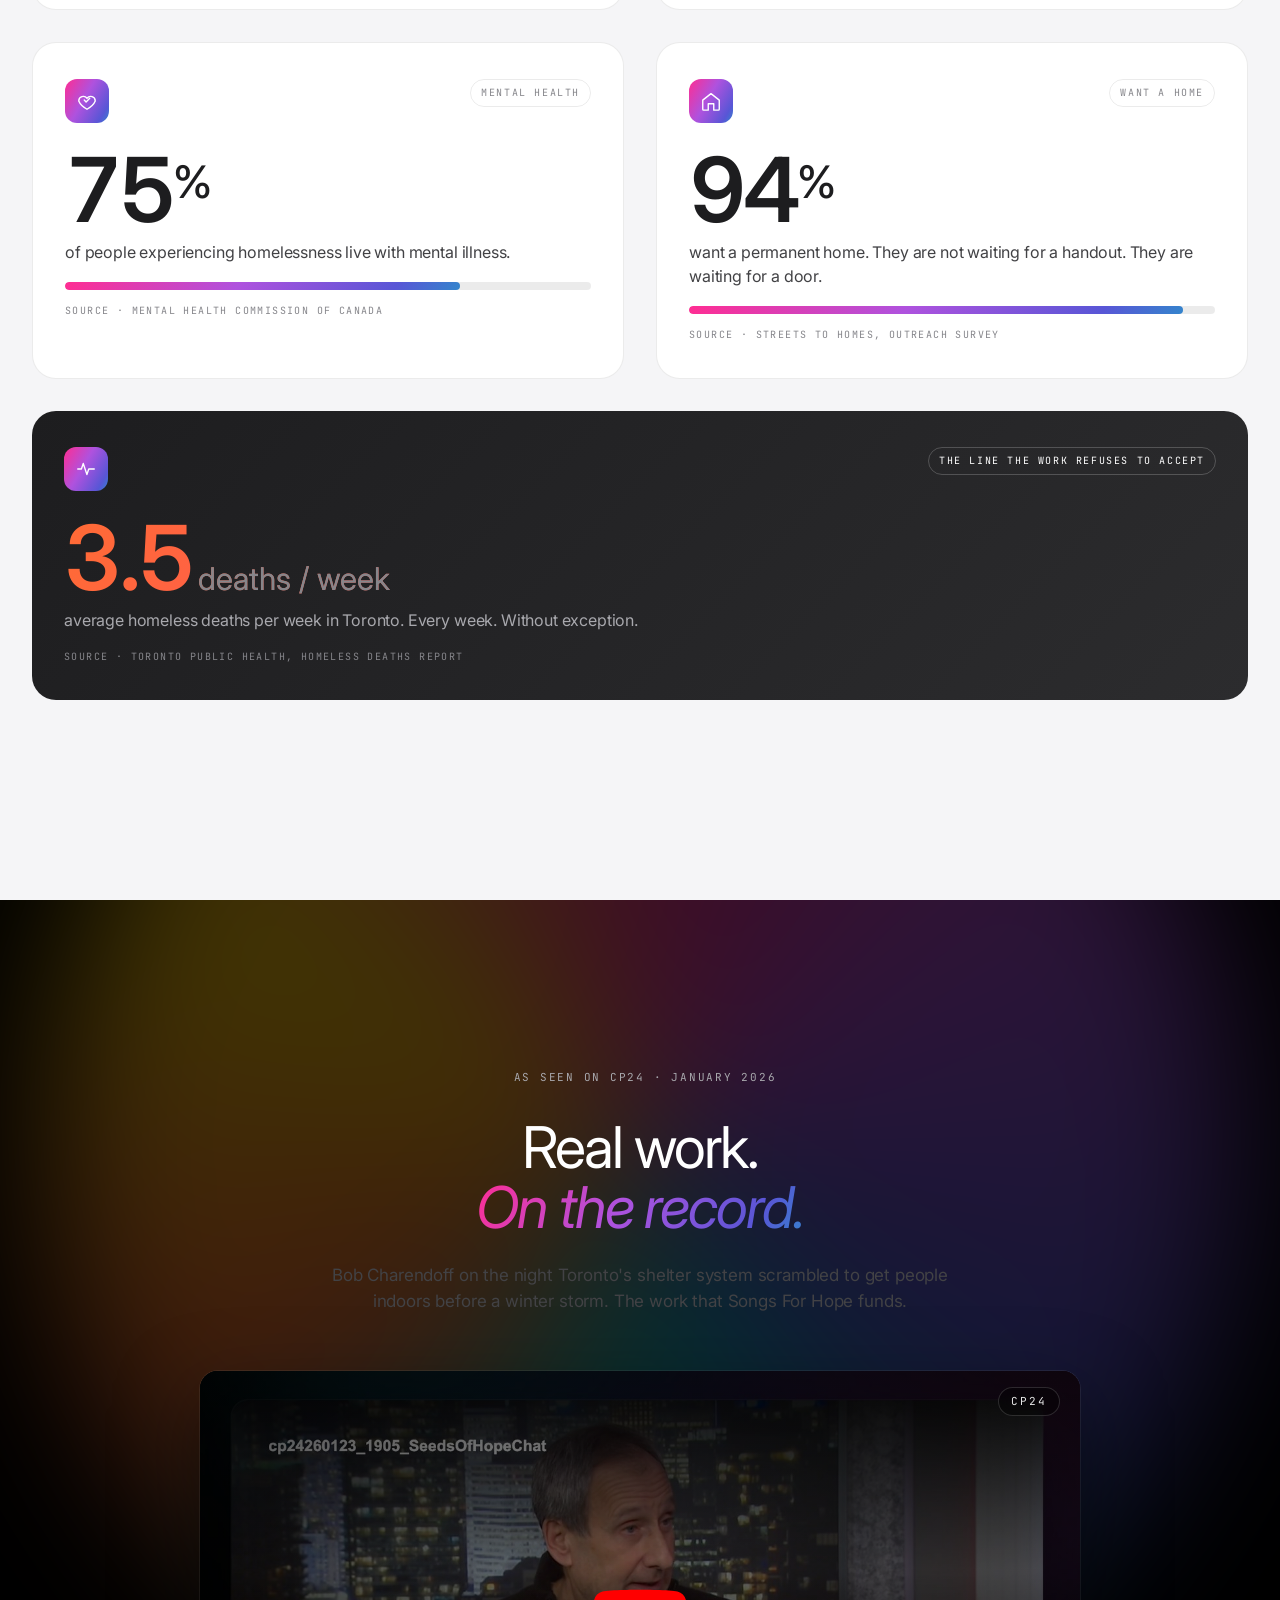
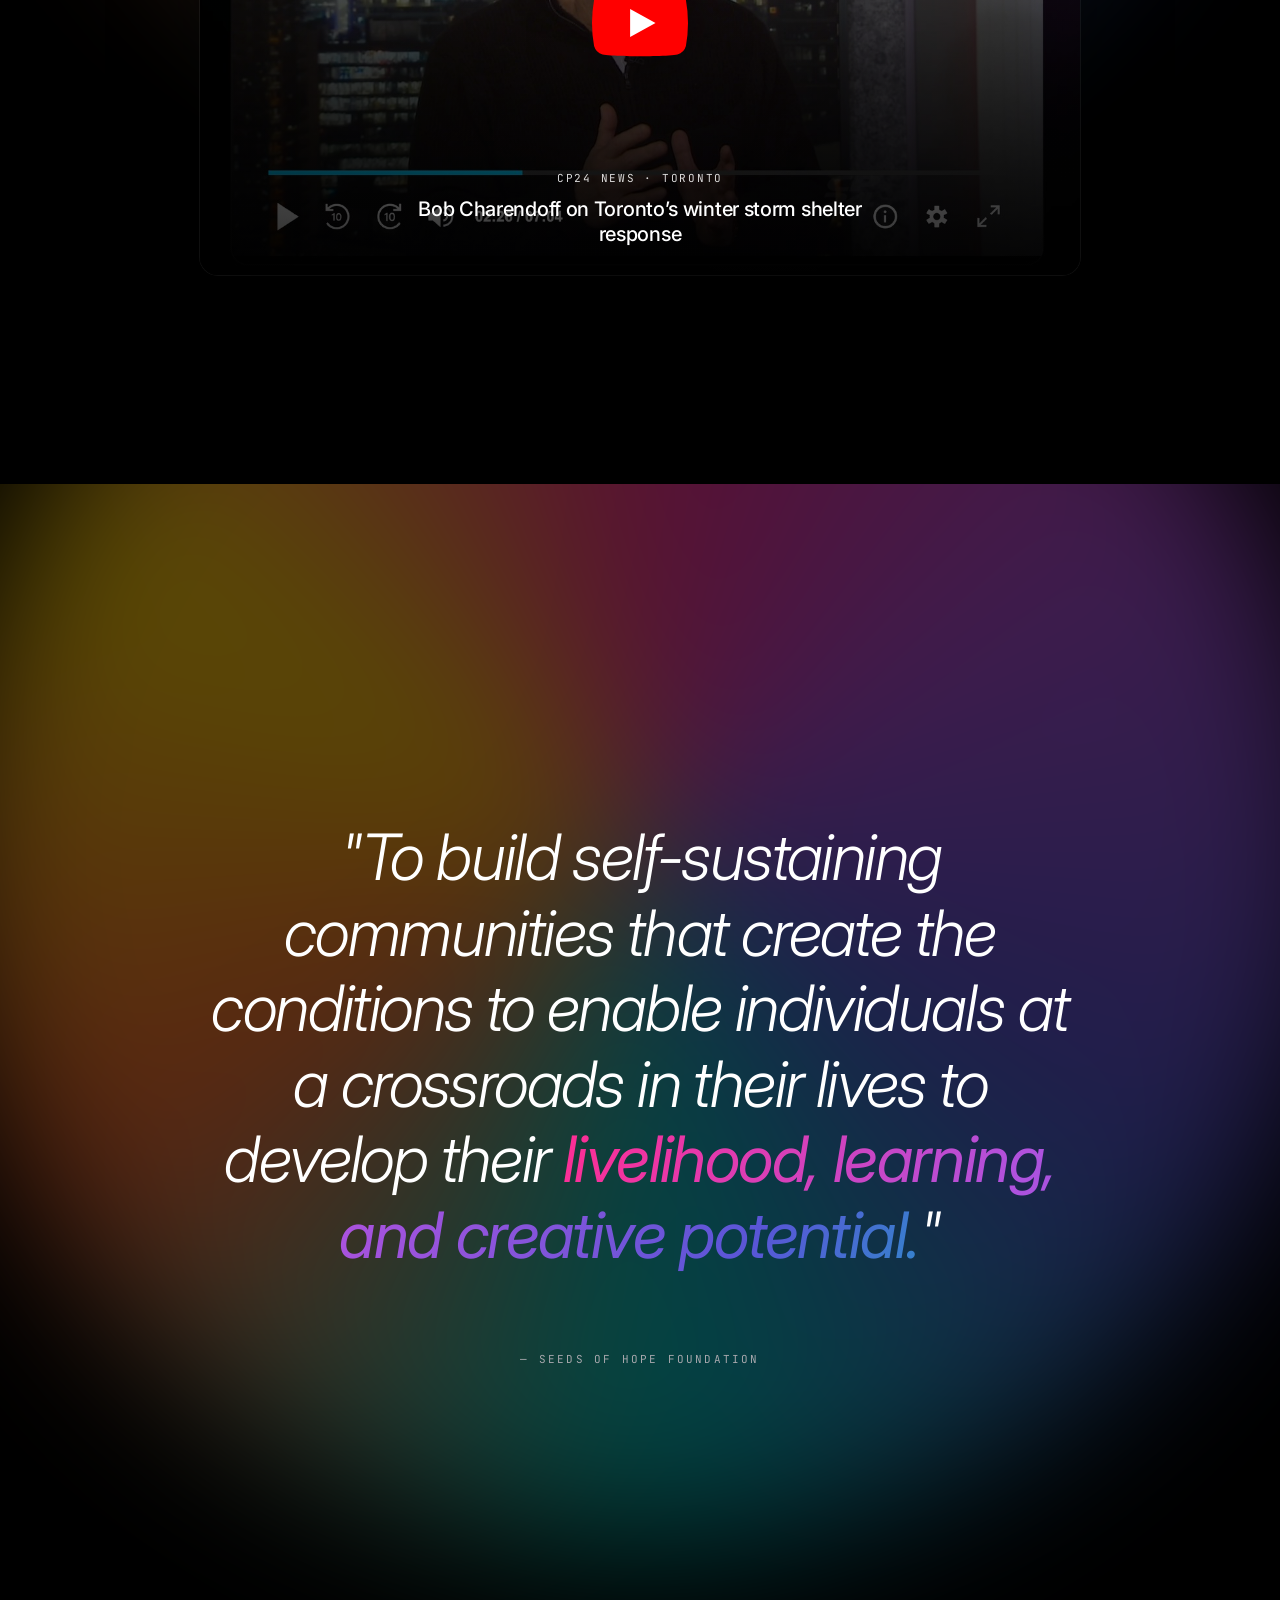
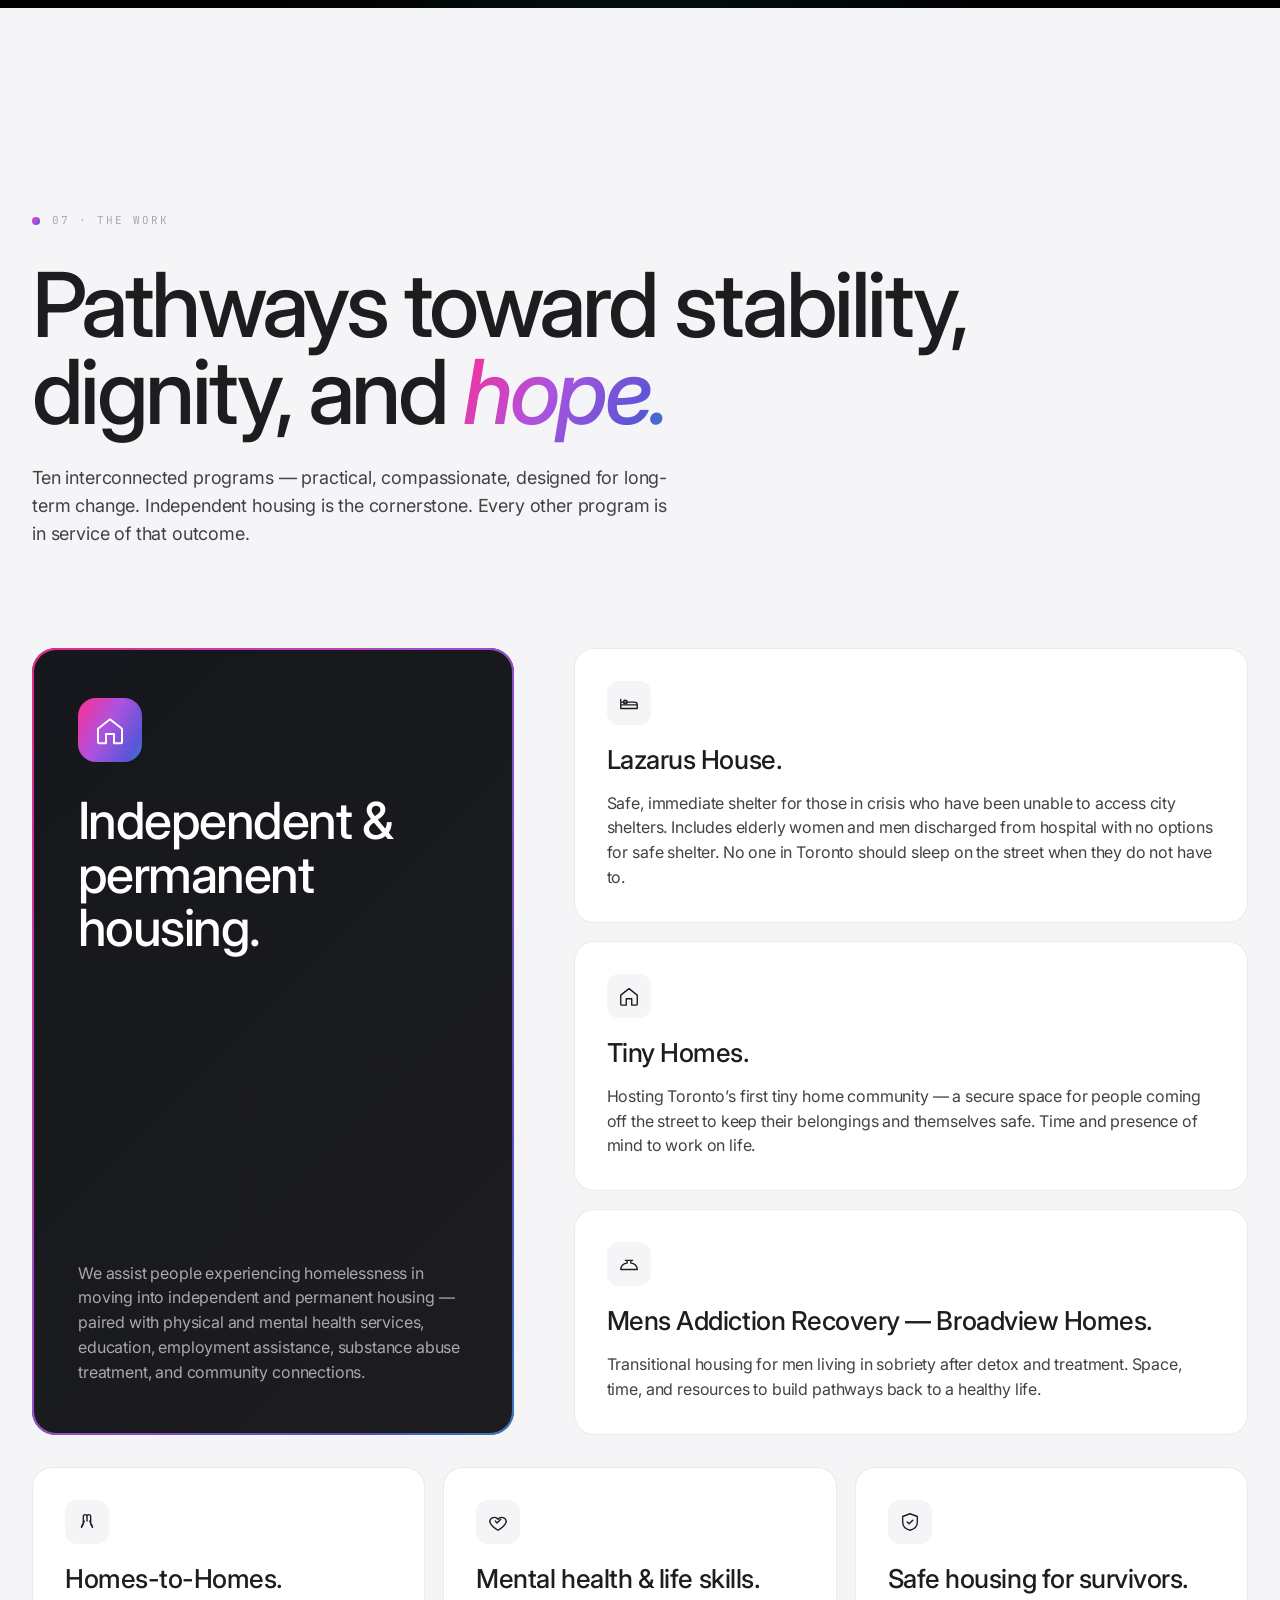
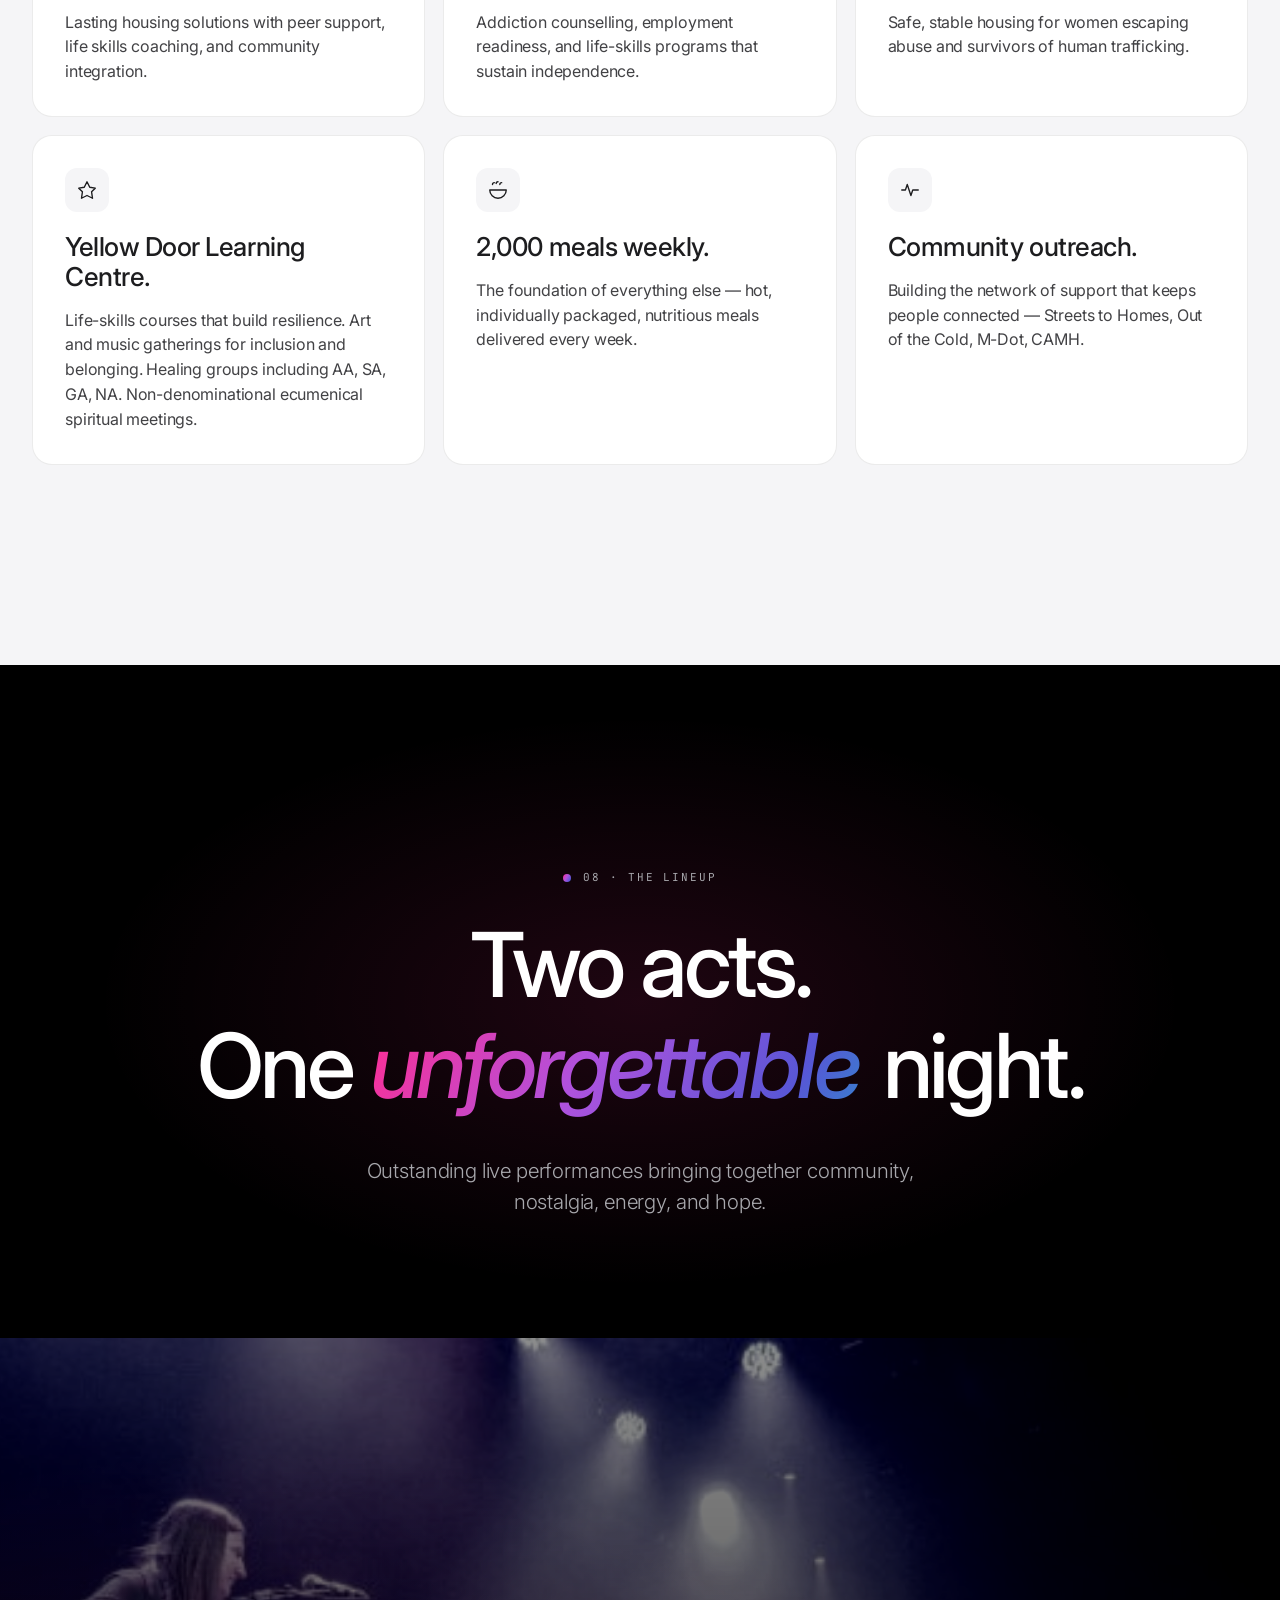
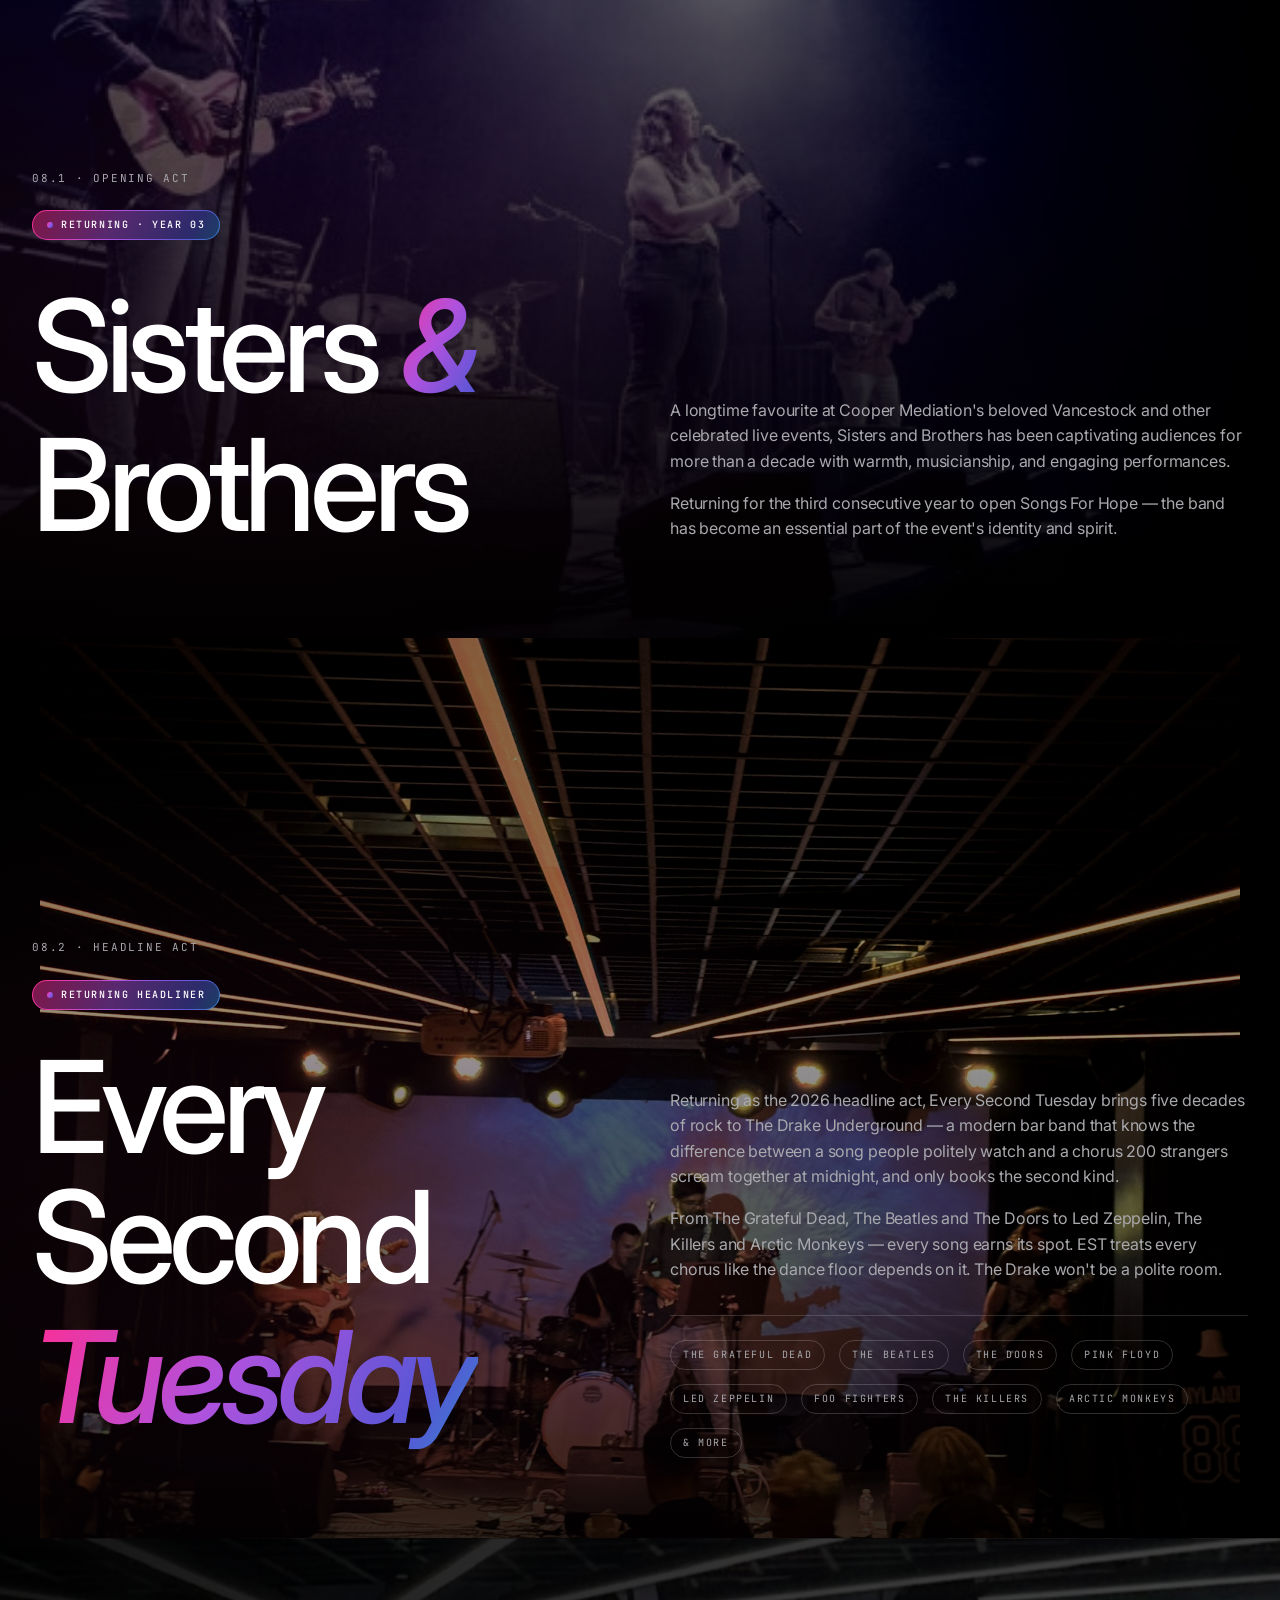
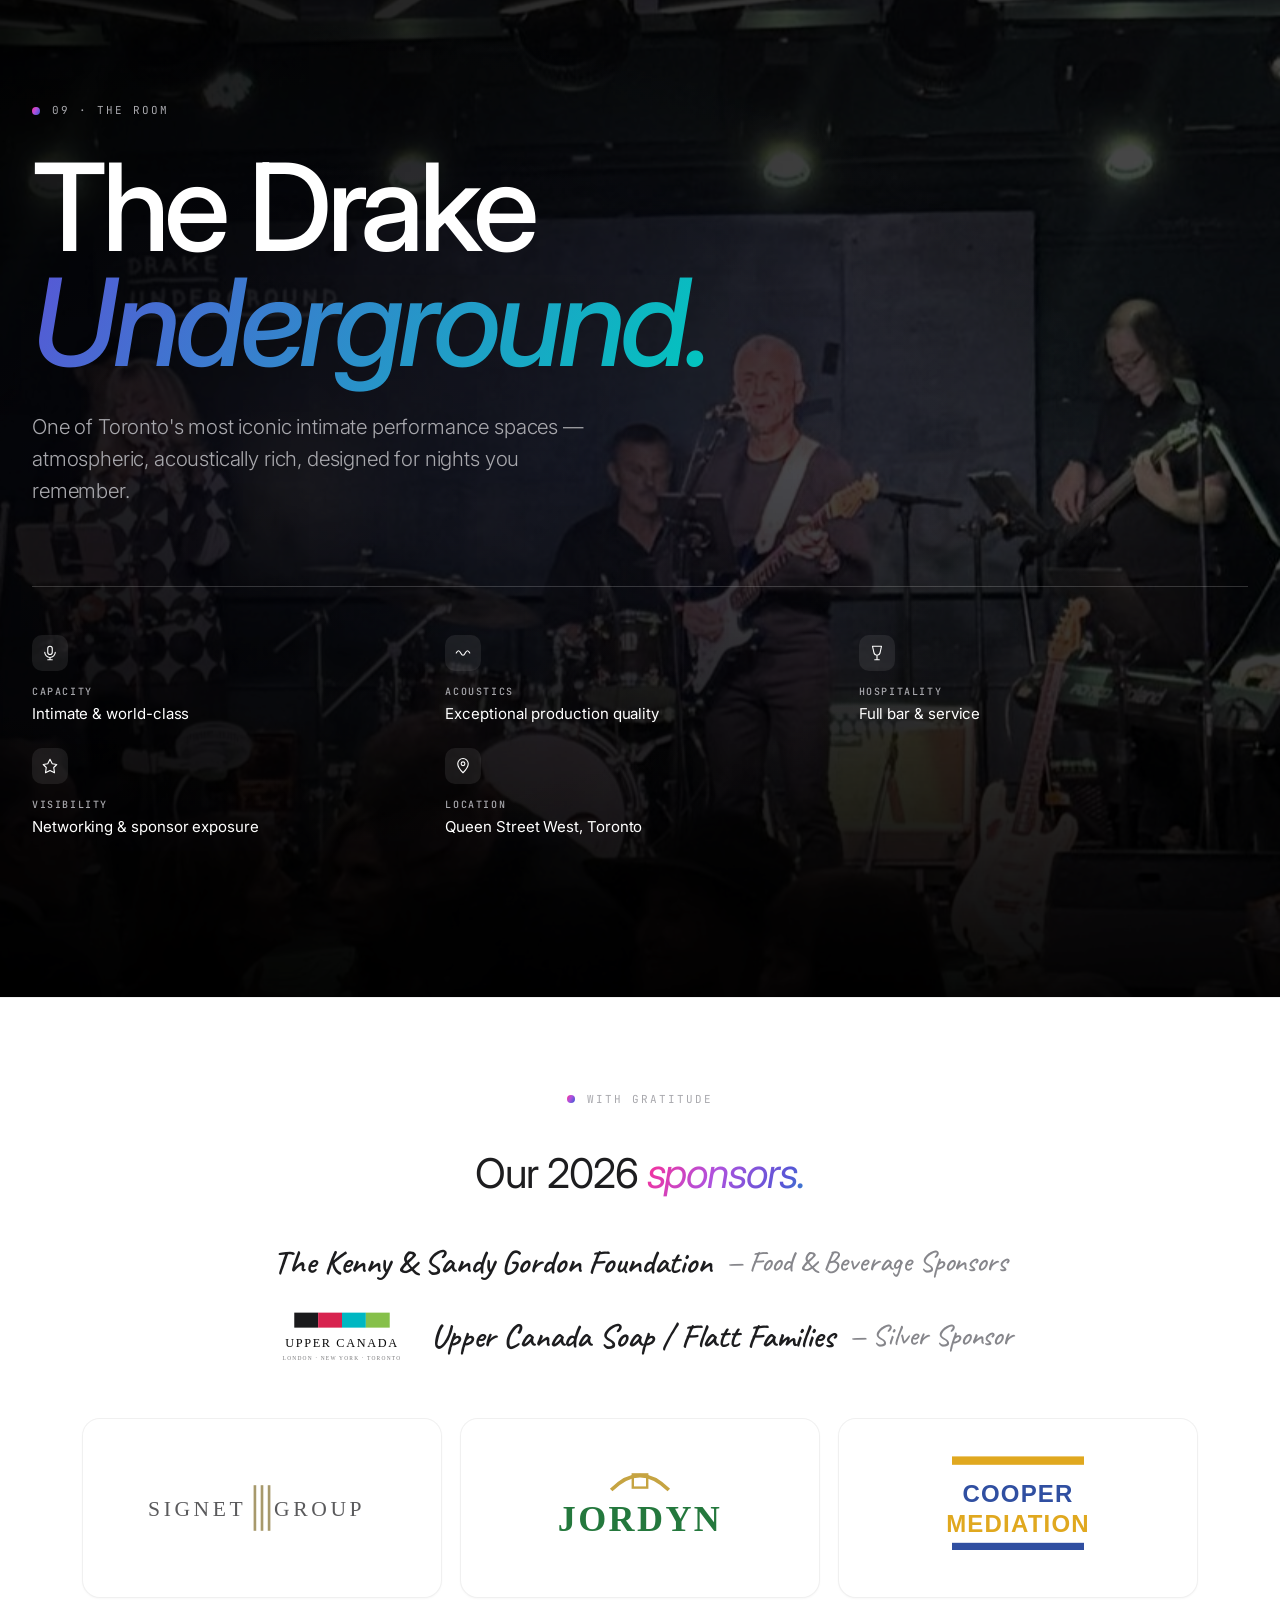
==== commit ab553b29: "2026 page: sticky action bar on all screens with Buy tickets + Visit the auction" ====
--- a/2026.html
+++ b/2026.html
@@ -2782,20 +2782,30 @@
   .hero-photo:nth-child(1){opacity:.95;}
 }
 
-/* ============ STICKY TICKET BAR (phones) ============ */
-.tix-sticky{ position: fixed; left: 12px; right: 12px; bottom: calc(12px + env(safe-area-inset-bottom, 0px)); z-index: 1000;
-  display: none; align-items: center; justify-content: space-between; gap: 12px; padding: 10px 10px 10px 18px; border-radius: 20px;
-  background: rgba(14,14,16,.84); -webkit-backdrop-filter: blur(18px) saturate(1.4); backdrop-filter: blur(18px) saturate(1.4);
-  border: 1px solid rgba(255,255,255,.12); color: #fff; box-shadow: 0 20px 44px rgba(0,0,0,.4);
-  transform: translateY(160%); transition: transform .5s cubic-bezier(.2,.8,.2,1); }
-.tix-sticky.show{ transform: translateY(0); }
-.ts-meta{ min-width: 0; line-height: 1.25; }
+/* ============ STICKY ACTION BAR (all screens) ============ */
+.tix-sticky{ position: fixed; left: 50%; bottom: calc(18px + env(safe-area-inset-bottom, 0px)); z-index: 1000;
+  width: min(760px, calc(100% - 24px)); display: flex; align-items: center; justify-content: space-between; gap: 16px;
+  padding: 10px 10px 10px 22px; border-radius: 22px;
+  background: rgba(14,14,16,.82); -webkit-backdrop-filter: blur(20px) saturate(1.5); backdrop-filter: blur(20px) saturate(1.5);
+  border: 1px solid rgba(255,255,255,.12); color: #fff; box-shadow: 0 24px 60px rgba(0,0,0,.45);
+  transform: translate(-50%, 170%); opacity: 0; transition: transform .55s cubic-bezier(.2,.8,.2,1), opacity .4s ease; }
+.tix-sticky.show{ transform: translate(-50%, 0); opacity: 1; }
+.ts-meta{ min-width: 0; line-height: 1.3; }
 .ts-meta b{ display: block; font-size: 14px; font-weight: 600; letter-spacing: -.01em; white-space: nowrap; }
 .ts-meta span{ display: block; font-family: 'JetBrains Mono', monospace; font-size: 10px; letter-spacing: .14em; text-transform: uppercase; color: var(--grey-3); white-space: nowrap; overflow: hidden; text-overflow: ellipsis; }
-.ts-btn{ flex: none; color: #fff; text-decoration: none; font-size: 15px; font-weight: 600; padding: 13px 20px; border-radius: 14px; background: var(--grad-ai); background-size: 200% 200%; animation: gradient-drift 6s ease-in-out infinite; }
-@media (max-width: 760px){
-  .tix-sticky{ display: flex; }
-  .footer{ padding-bottom: 120px; }
+.ts-actions{ display: flex; gap: 8px; flex: none; }
+.ts-btn{ display: inline-flex; align-items: center; justify-content: center; text-decoration: none; font-size: 14px; font-weight: 600; letter-spacing: -.01em; padding: 13px 20px; border-radius: 14px; white-space: nowrap; transition: transform .2s ease, background .2s ease; }
+.ts-btn:hover{ transform: translateY(-1px); }
+.ts-btn:focus-visible{ outline: 3px solid #fff; outline-offset: 2px; }
+.ts-buy{ color: #fff; background: var(--grad-ai); background-size: 200% 200%; animation: gradient-drift 6s ease-in-out infinite; box-shadow: 0 8px 24px rgba(255,45,146,.3); }
+.ts-auc{ color: #fff; background: rgba(255,255,255,.1); border: 1px solid rgba(255,255,255,.18); }
+.ts-auc:hover{ background: rgba(255,255,255,.16); }
+.footer{ padding-bottom: 130px; }
+@media (max-width: 560px){
+  .tix-sticky{ bottom: calc(10px + env(safe-area-inset-bottom, 0px)); width: calc(100% - 20px); padding: 8px; border-radius: 18px; }
+  .ts-meta{ display: none; }
+  .ts-actions{ width: 100%; }
+  .ts-btn{ flex: 1; padding: 14px 10px; font-size: 15px; border-radius: 12px; }
 }
 </style>
 </head>
@@ -3503,10 +3513,13 @@
   </div>
 </section>
 
-<!-- Sticky ticket bar (phones) -->
-<div class="tix-sticky" id="tixSticky" aria-hidden="true">
+<!-- Sticky action bar (all screens) -->
+<div class="tix-sticky" id="tixSticky">
   <div class="ts-meta"><b>Songs For Hope · Sat Nov 14</b><span data-ts-sub>The Drake Underground · $50</span></div>
-  <a class="ts-btn" href="https://www.canadahelps.org/en/charities/seeds-of-hope-foundation/events/songs-for-hope-2026-an-evening-of-music-and-giving-in-support-of-seeds-of-hope-foundation/" target="_blank" rel="noopener" tabindex="-1">Get tickets</a>
+  <div class="ts-actions">
+    <a class="ts-btn ts-buy" href="https://www.canadahelps.org/en/charities/seeds-of-hope-foundation/events/songs-for-hope-2026-an-evening-of-music-and-giving-in-support-of-seeds-of-hope-foundation/" target="_blank" rel="noopener">Buy tickets</a>
+    <a class="ts-btn ts-auc" href="https://app.galabid.com/soh2026/items" target="_blank" rel="noopener">Visit the auction</a>
+  </div>
 </div>
 
 <section class="footer">
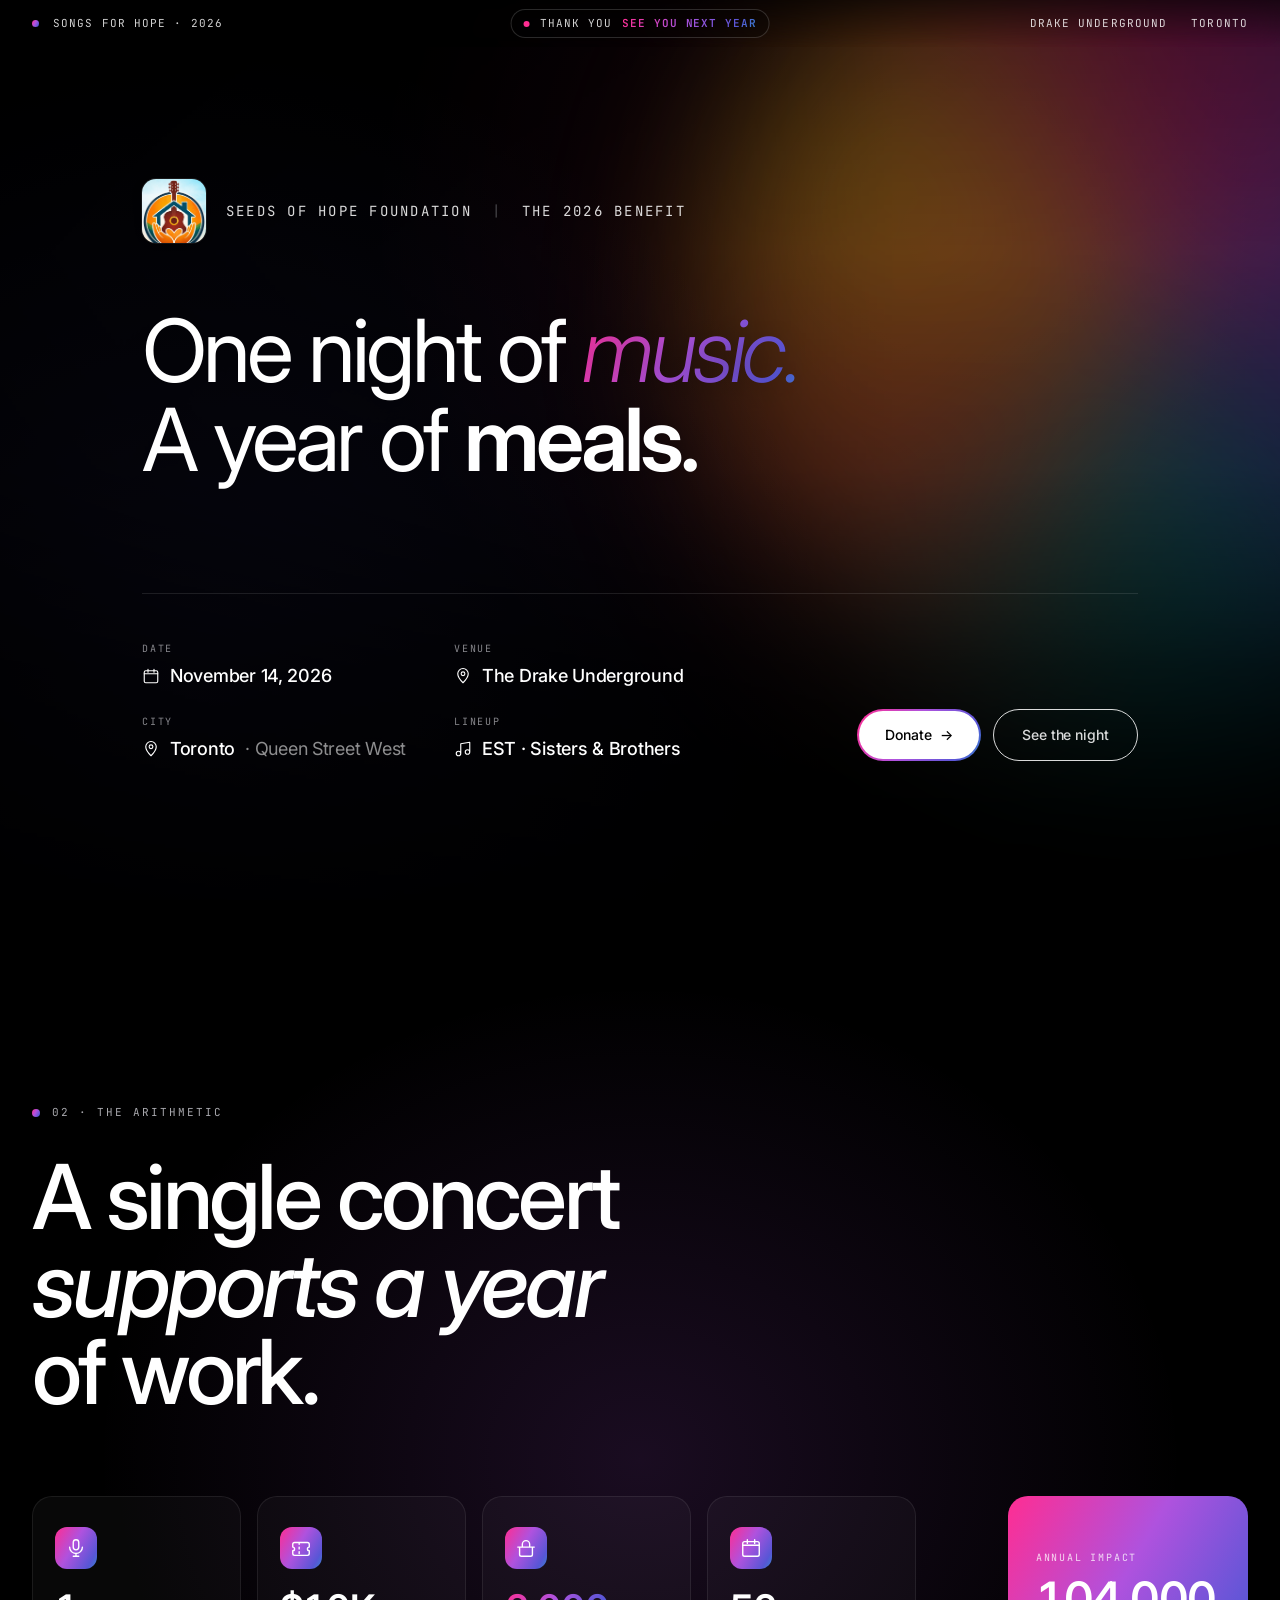
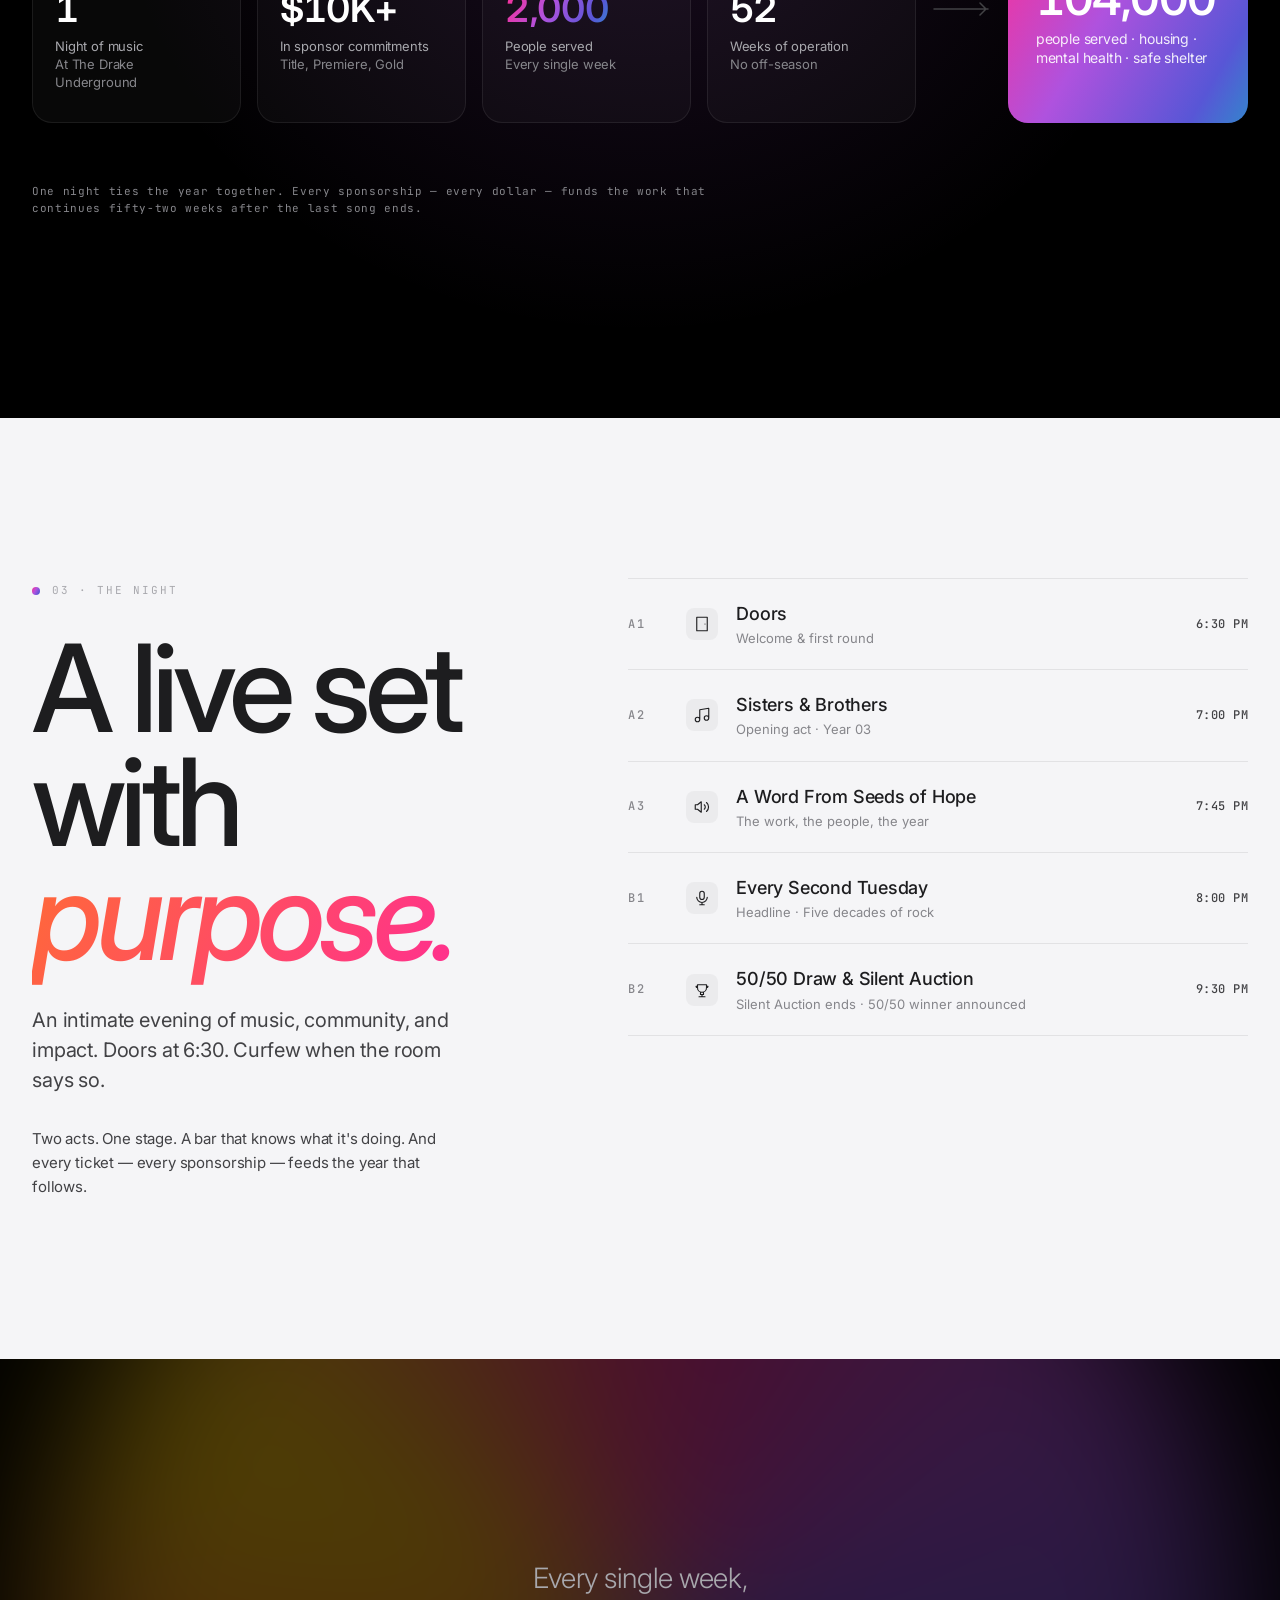
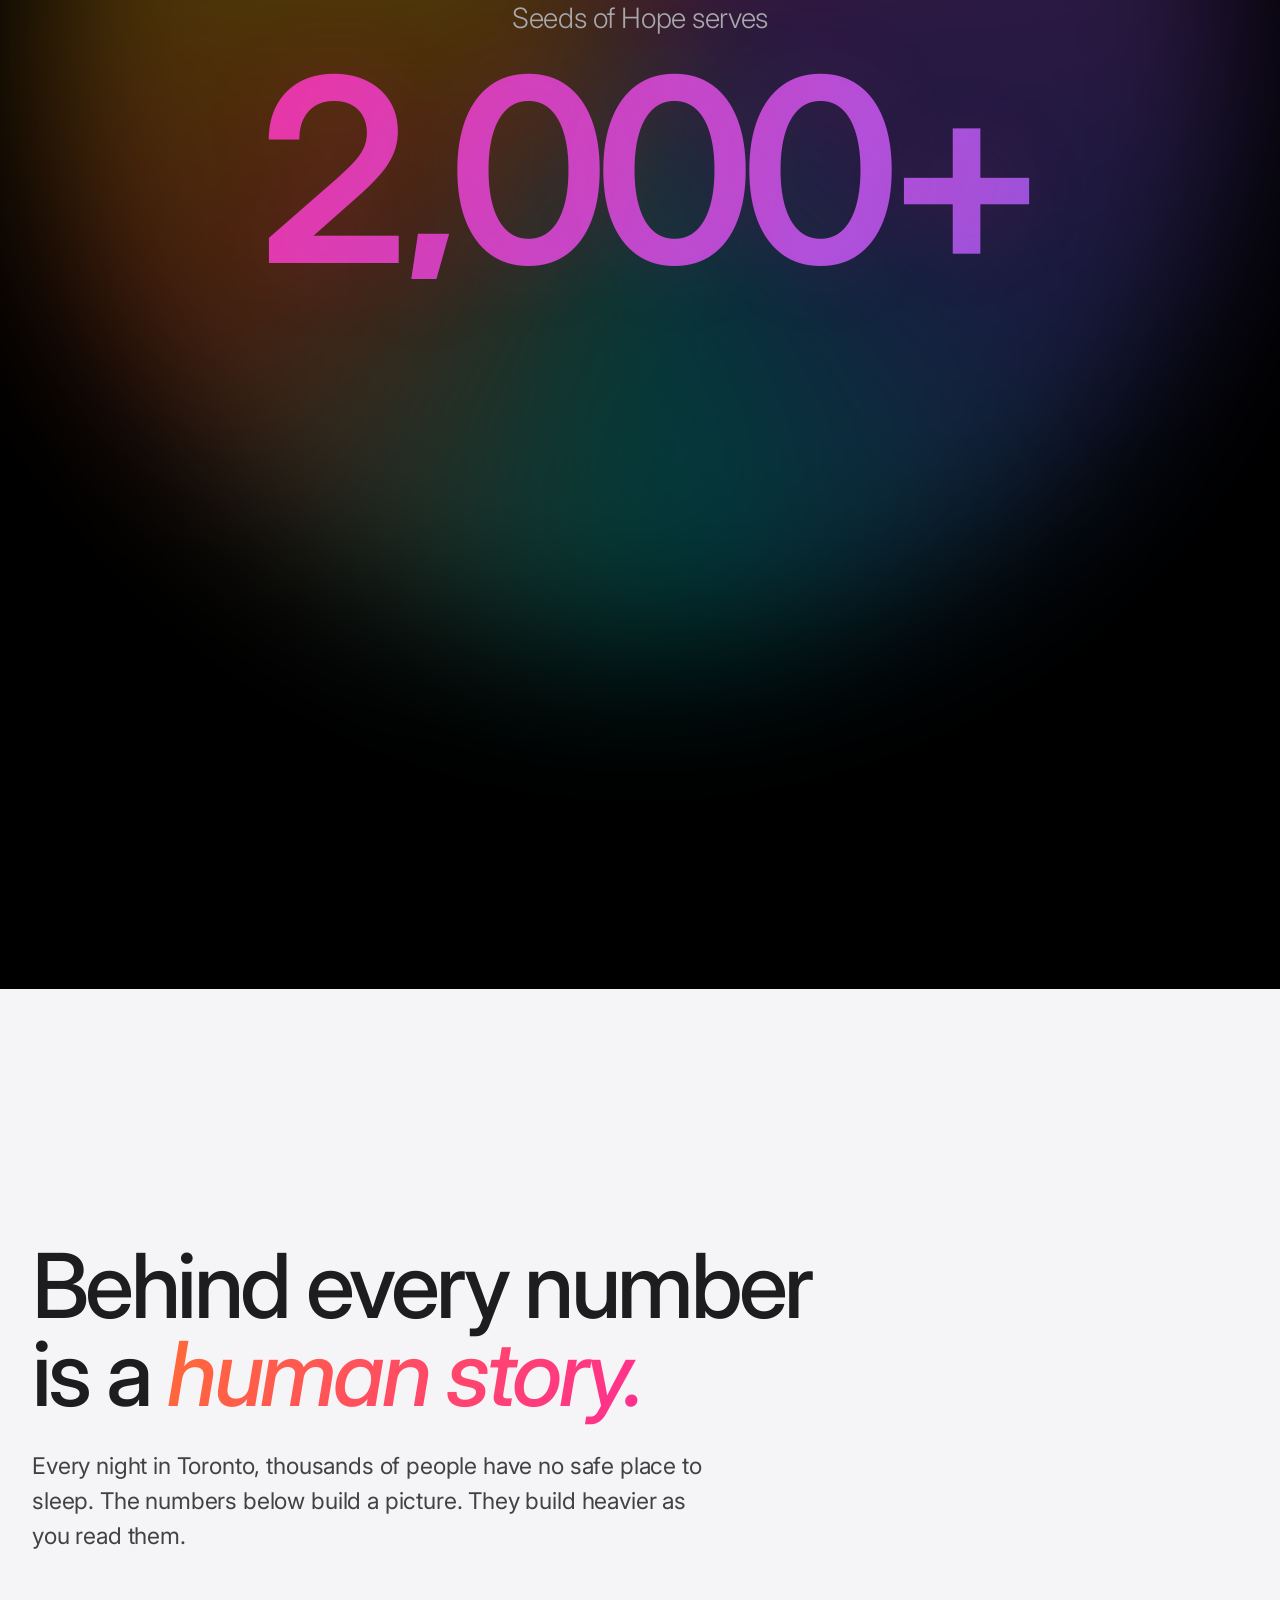
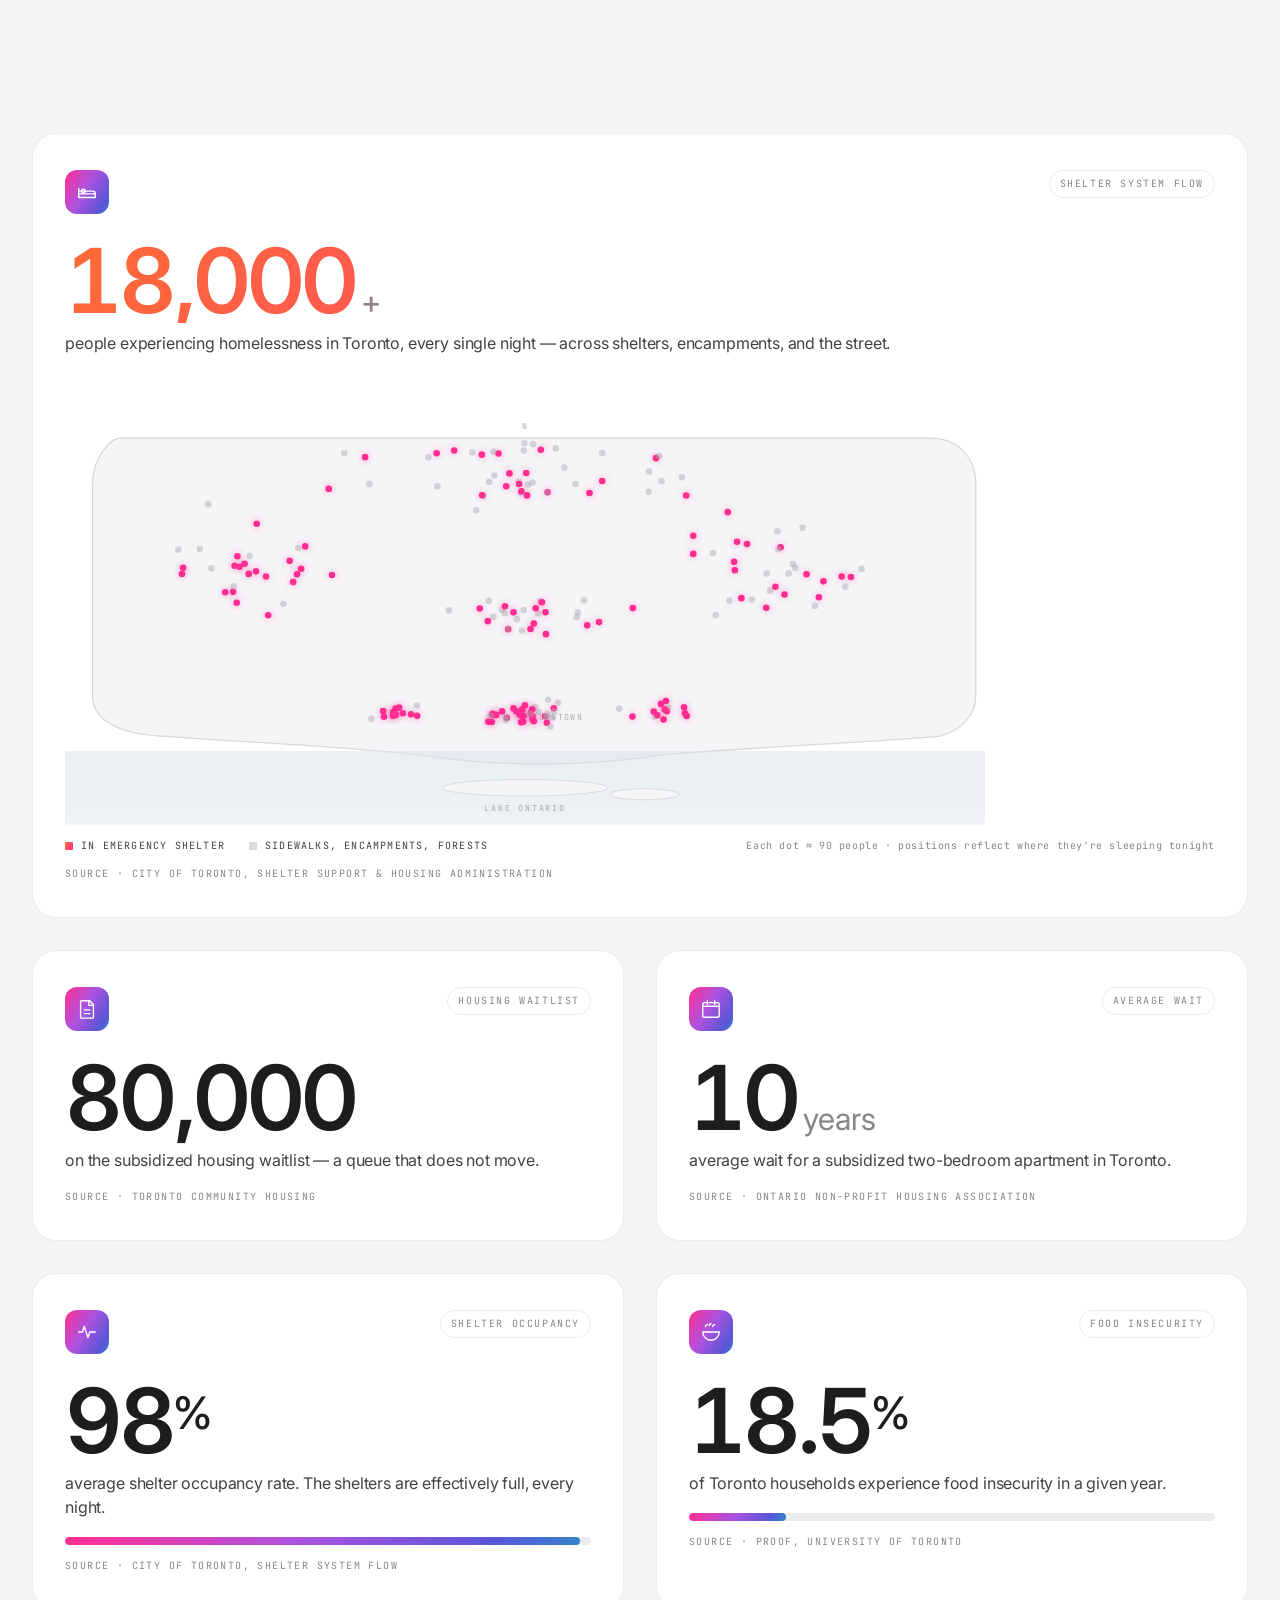
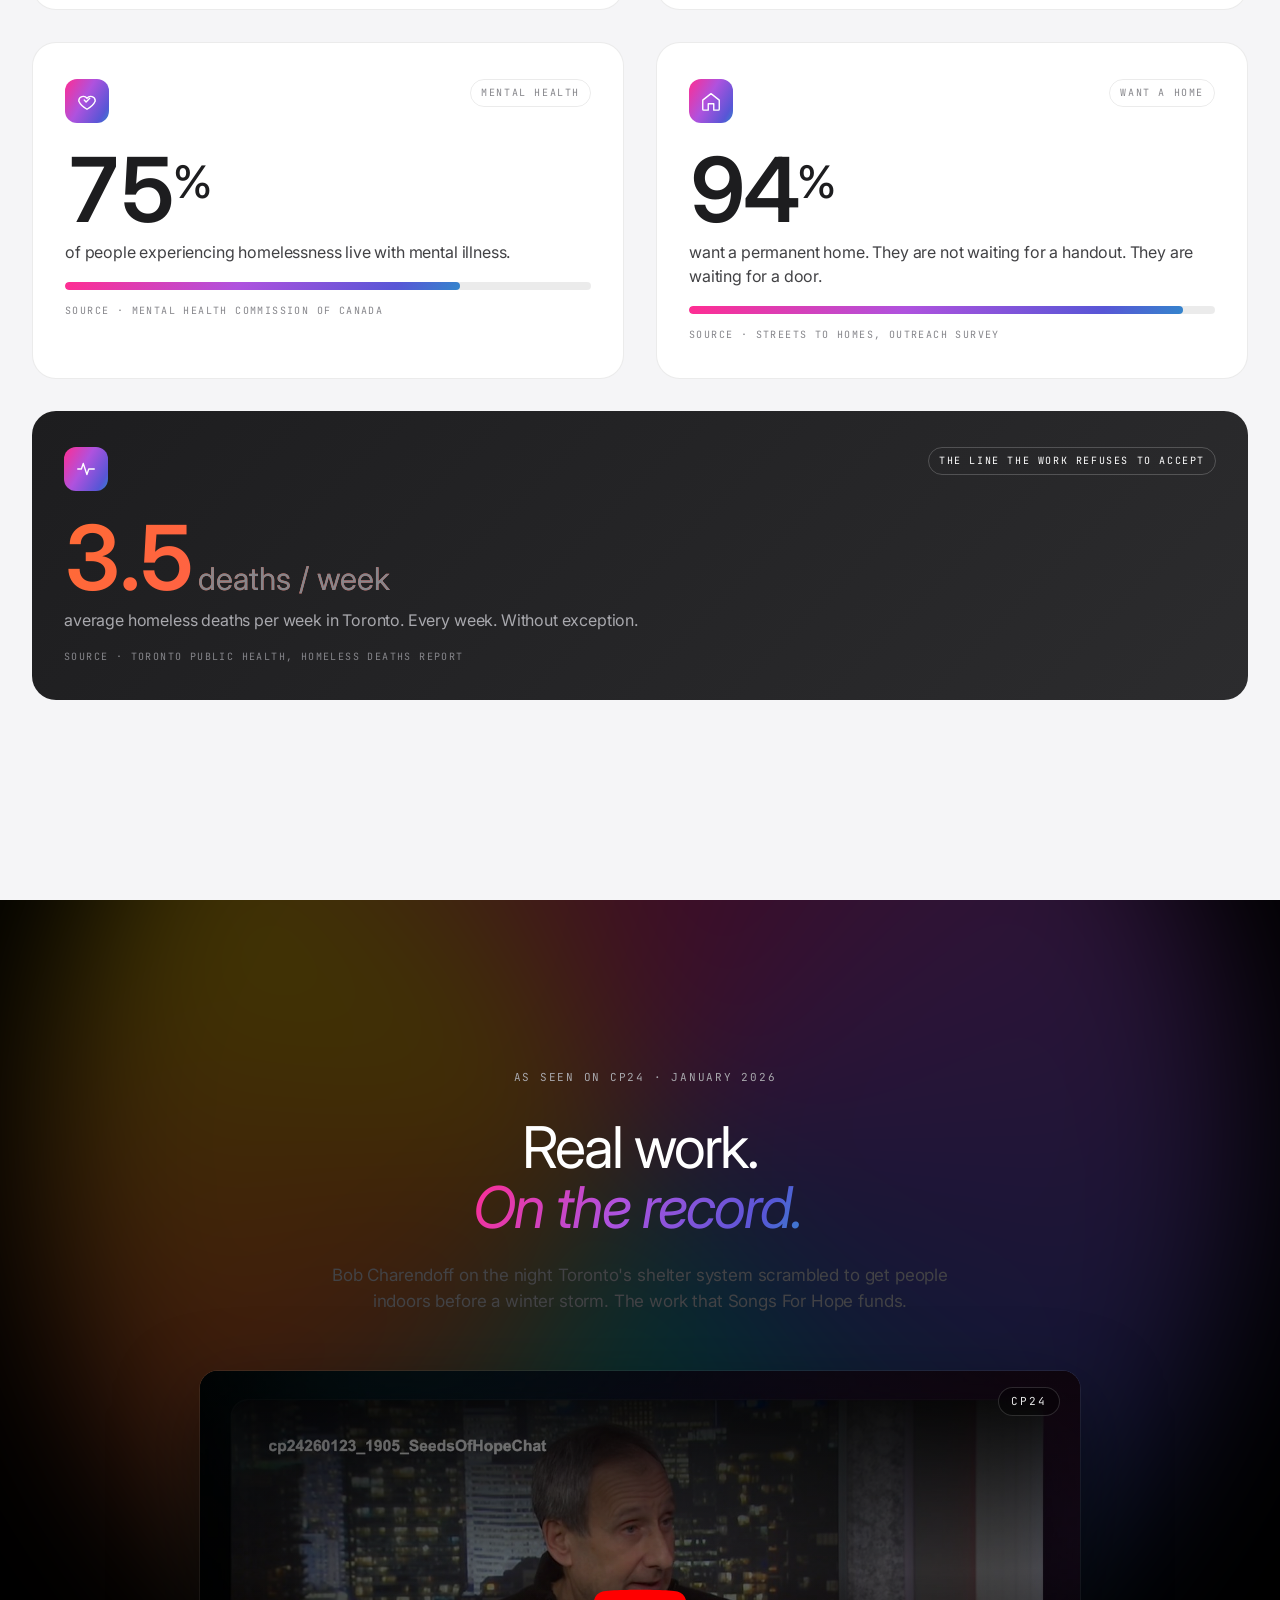
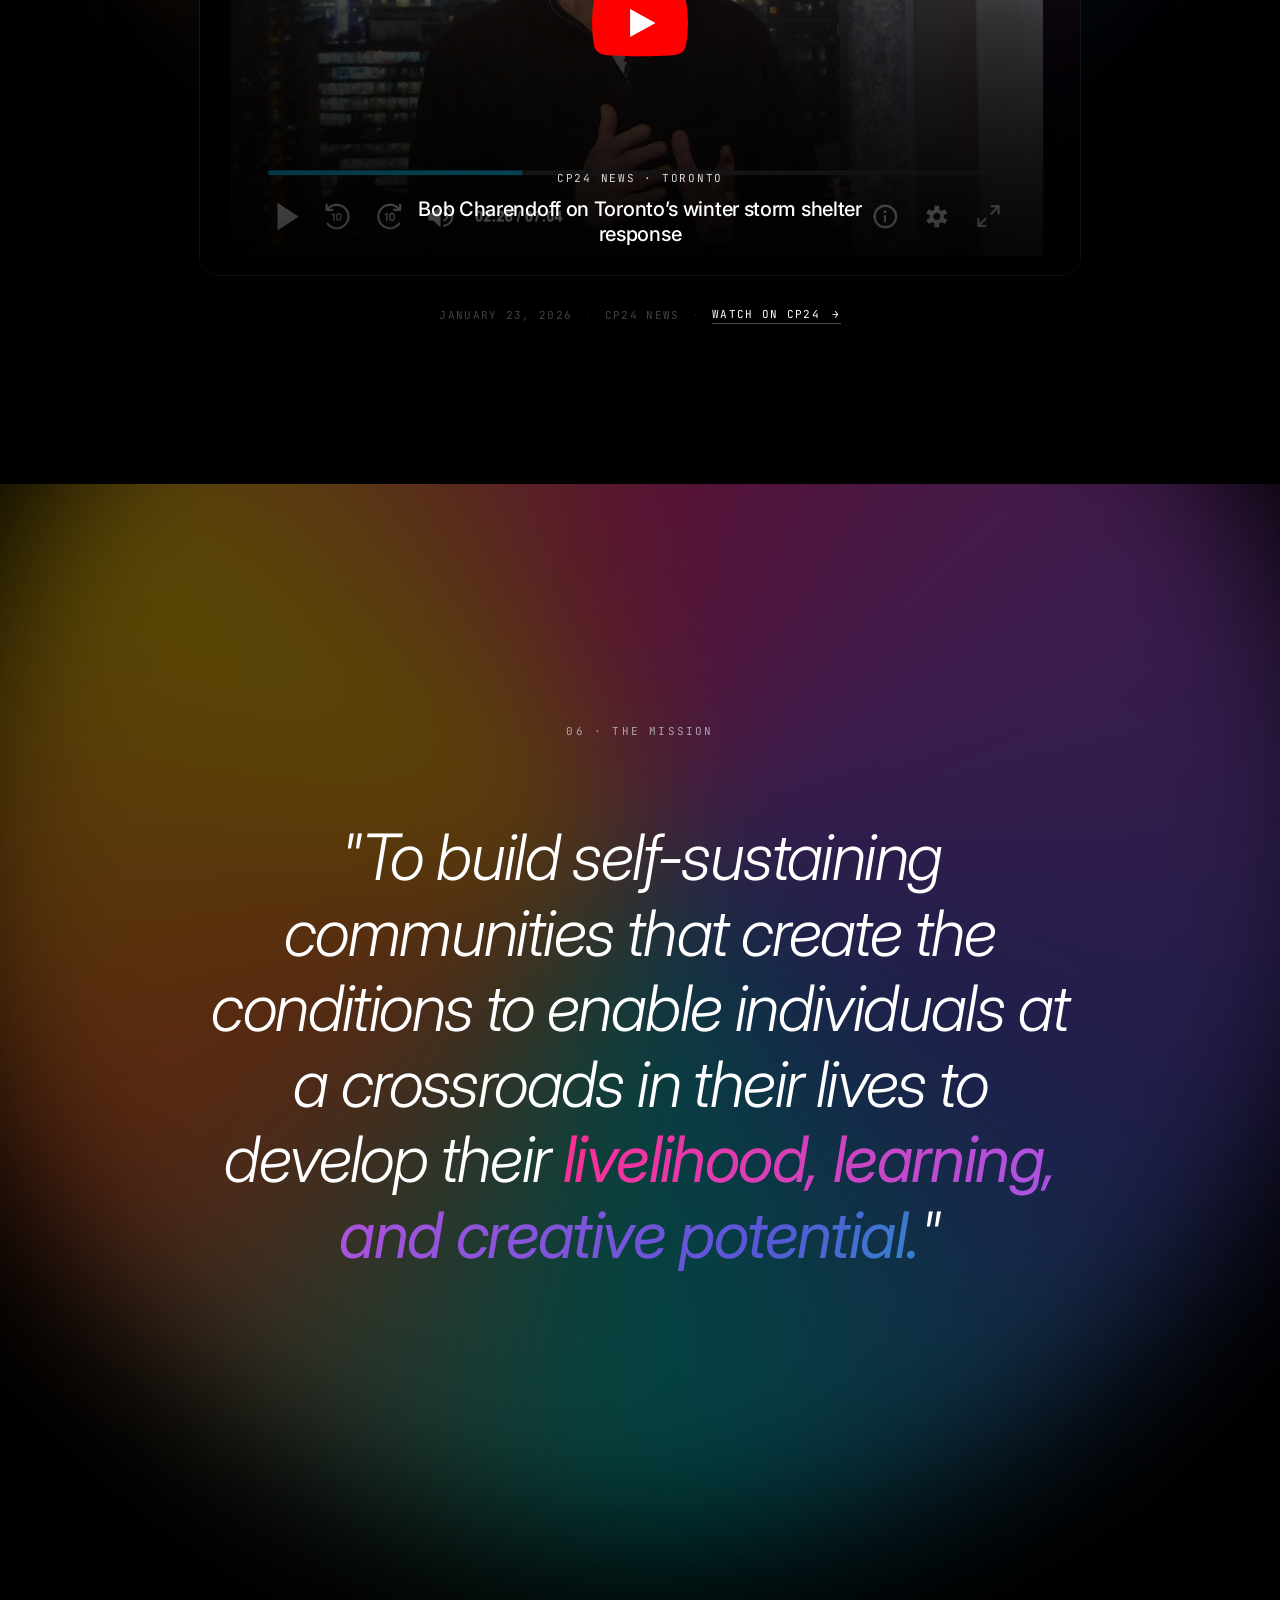
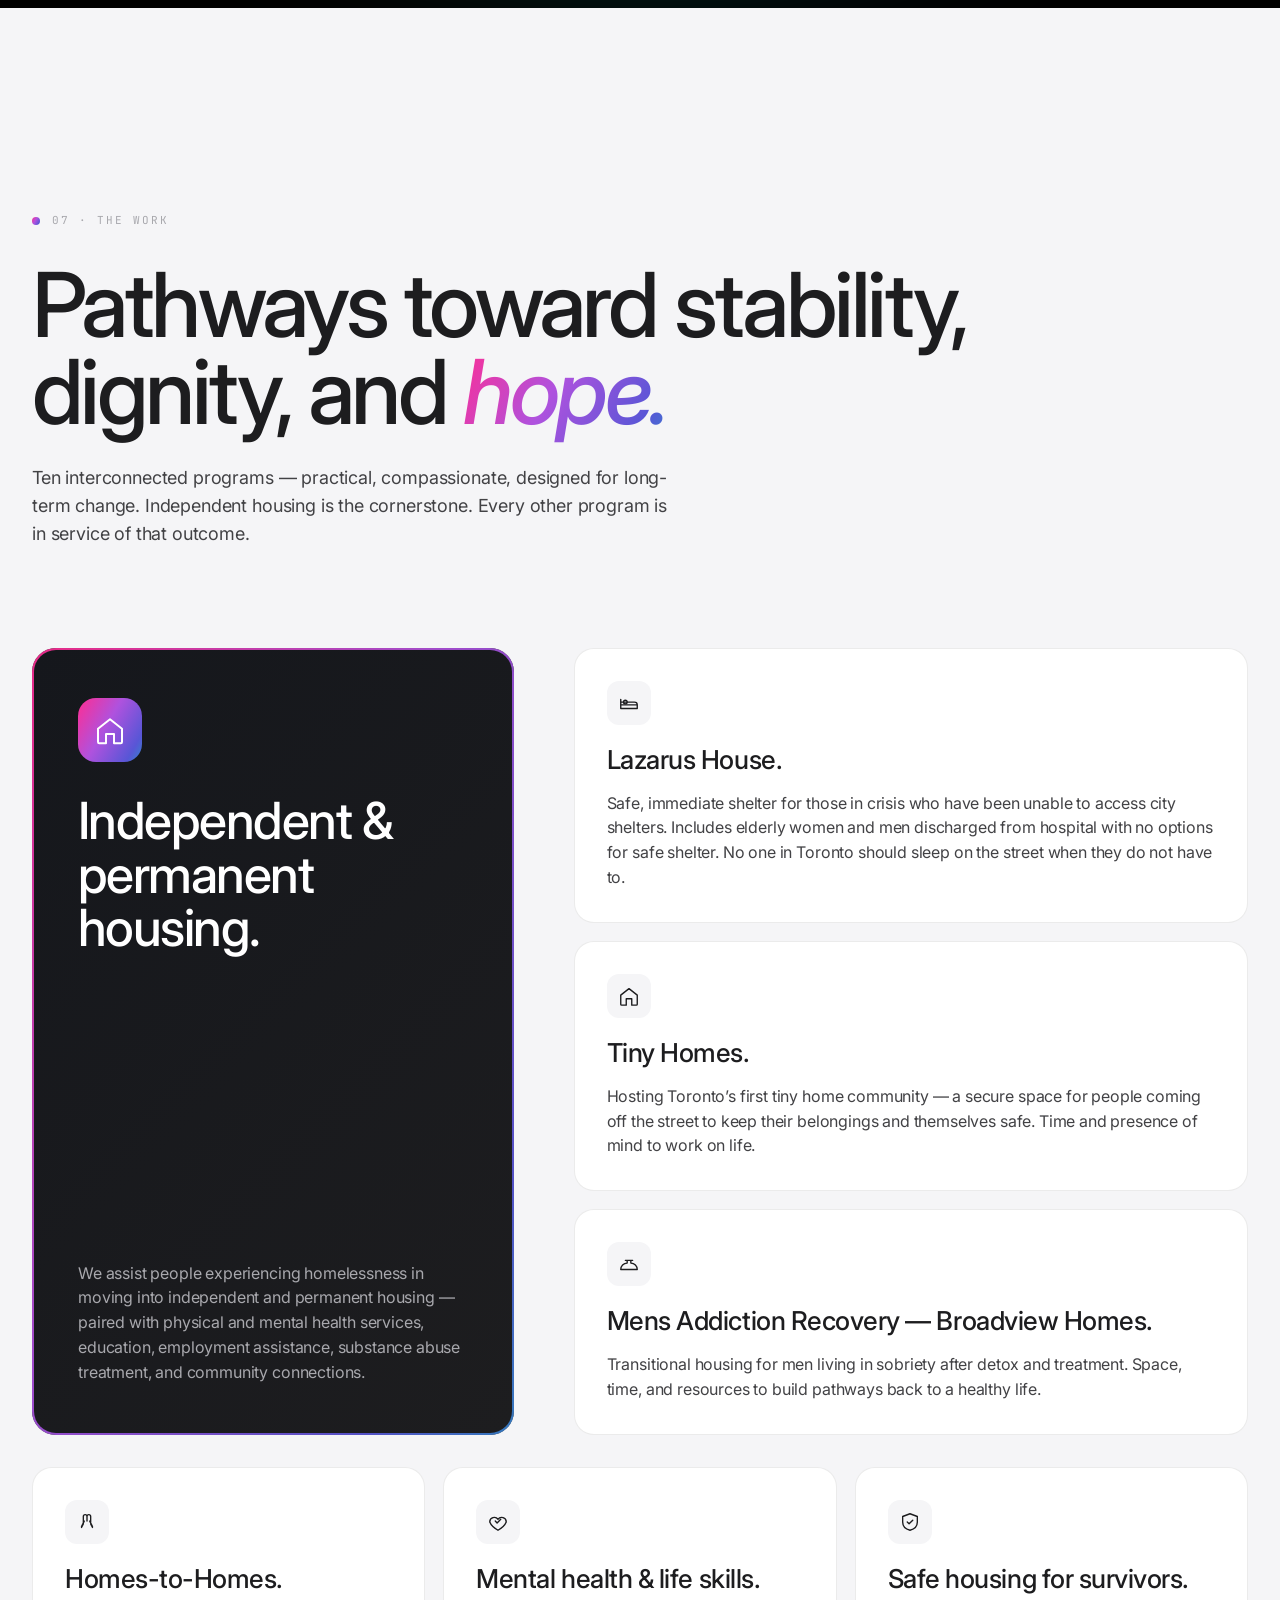
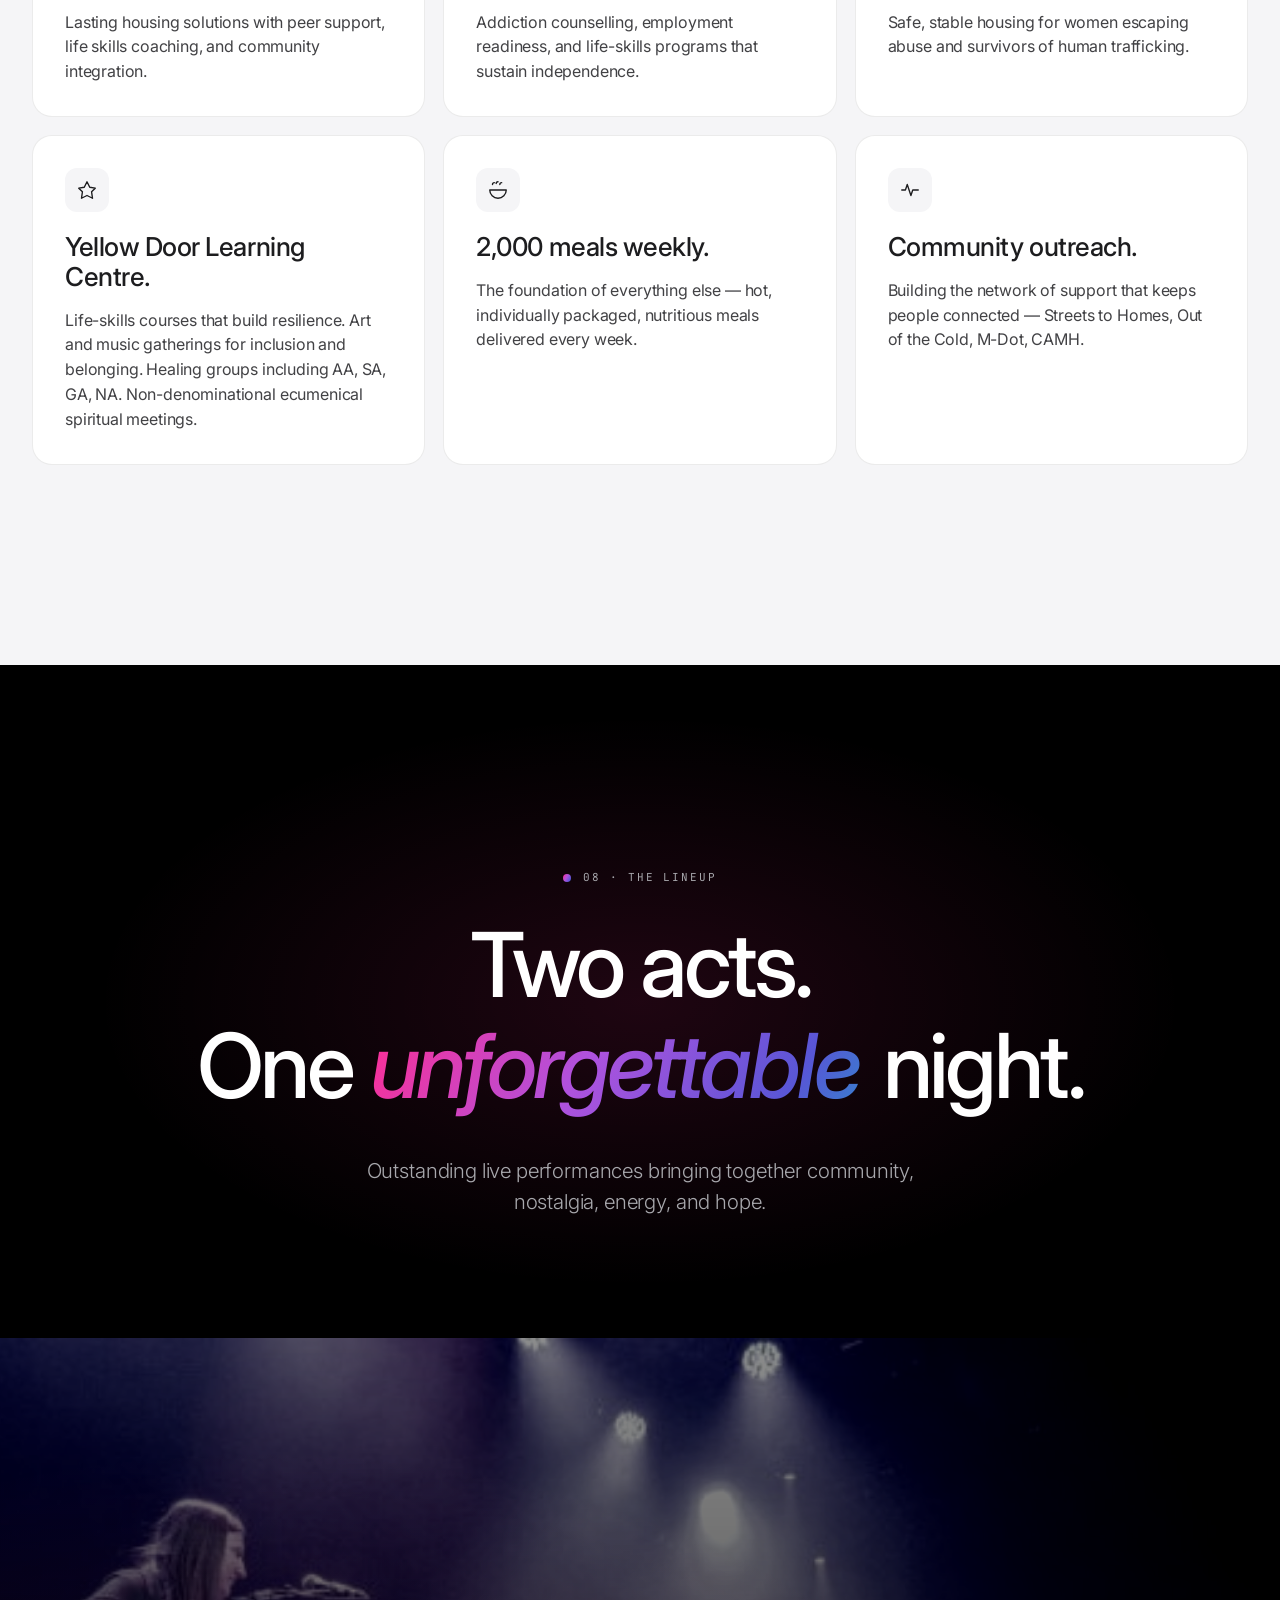
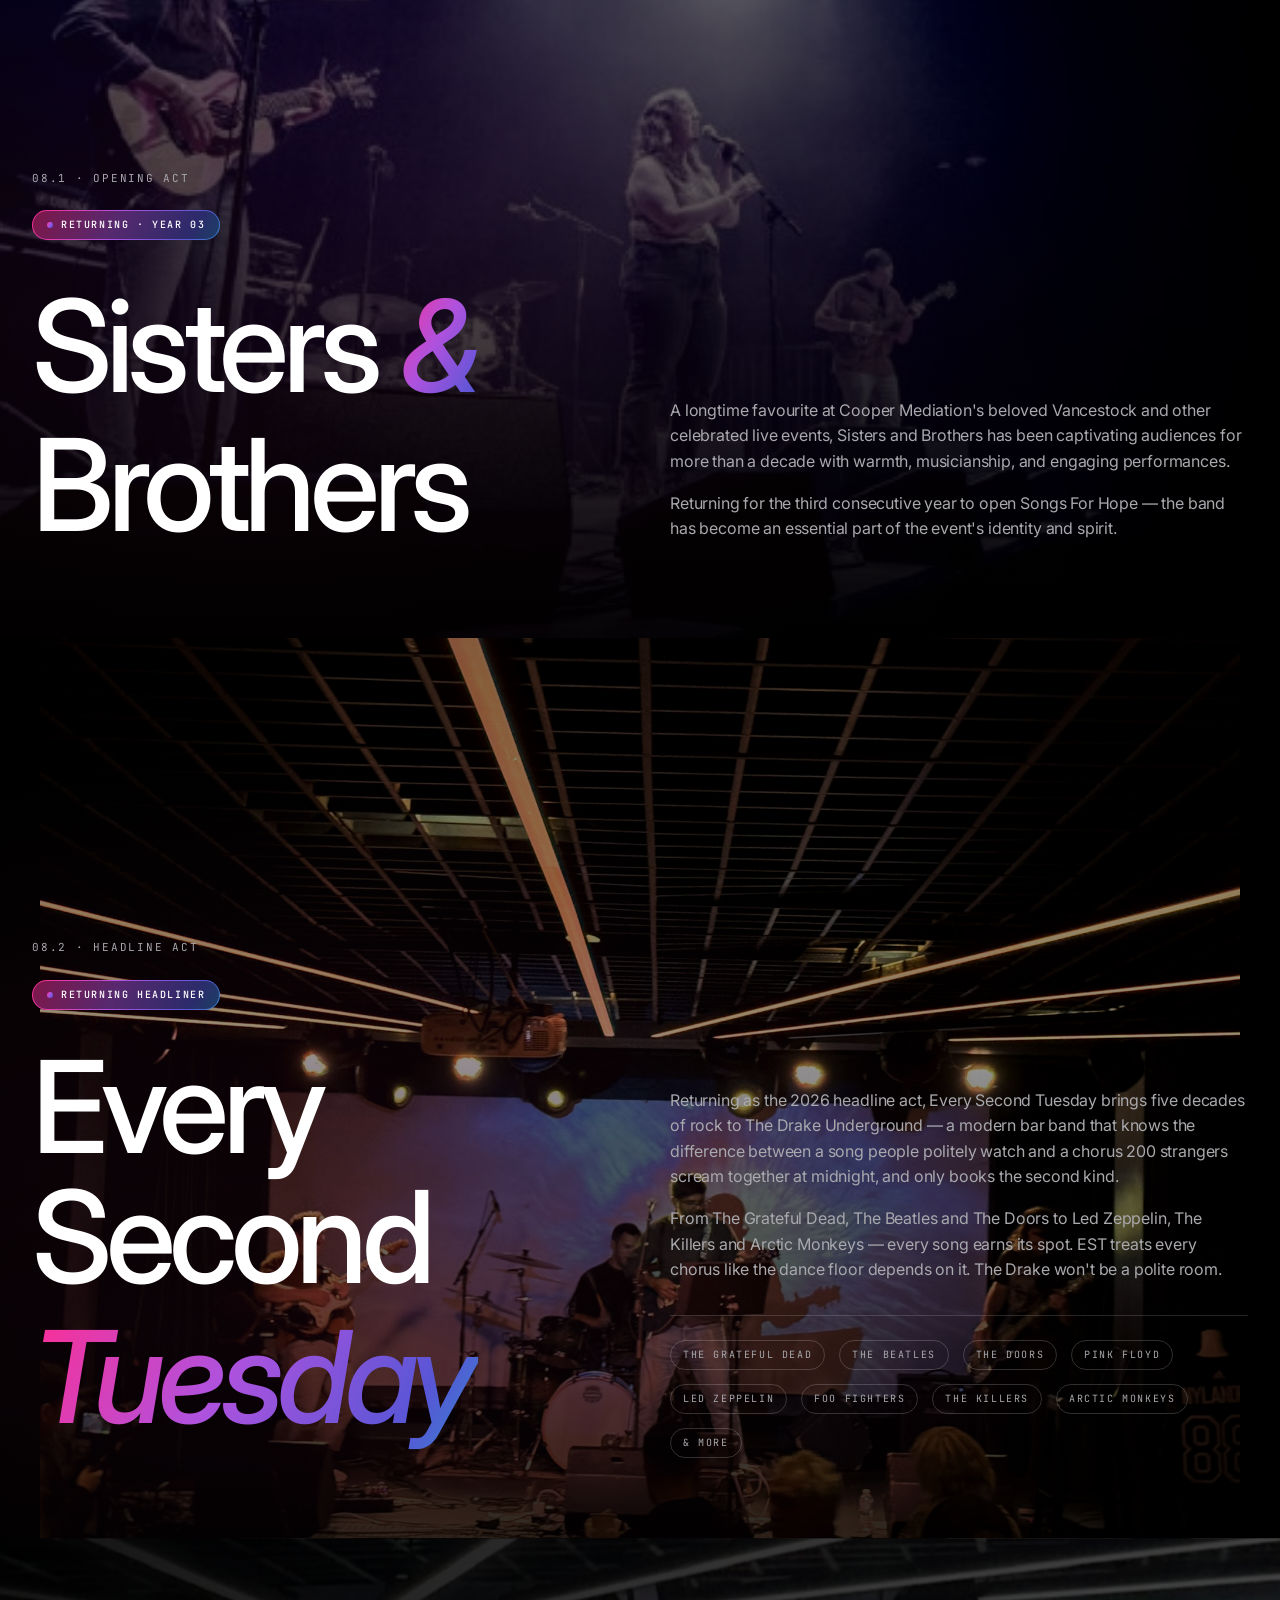
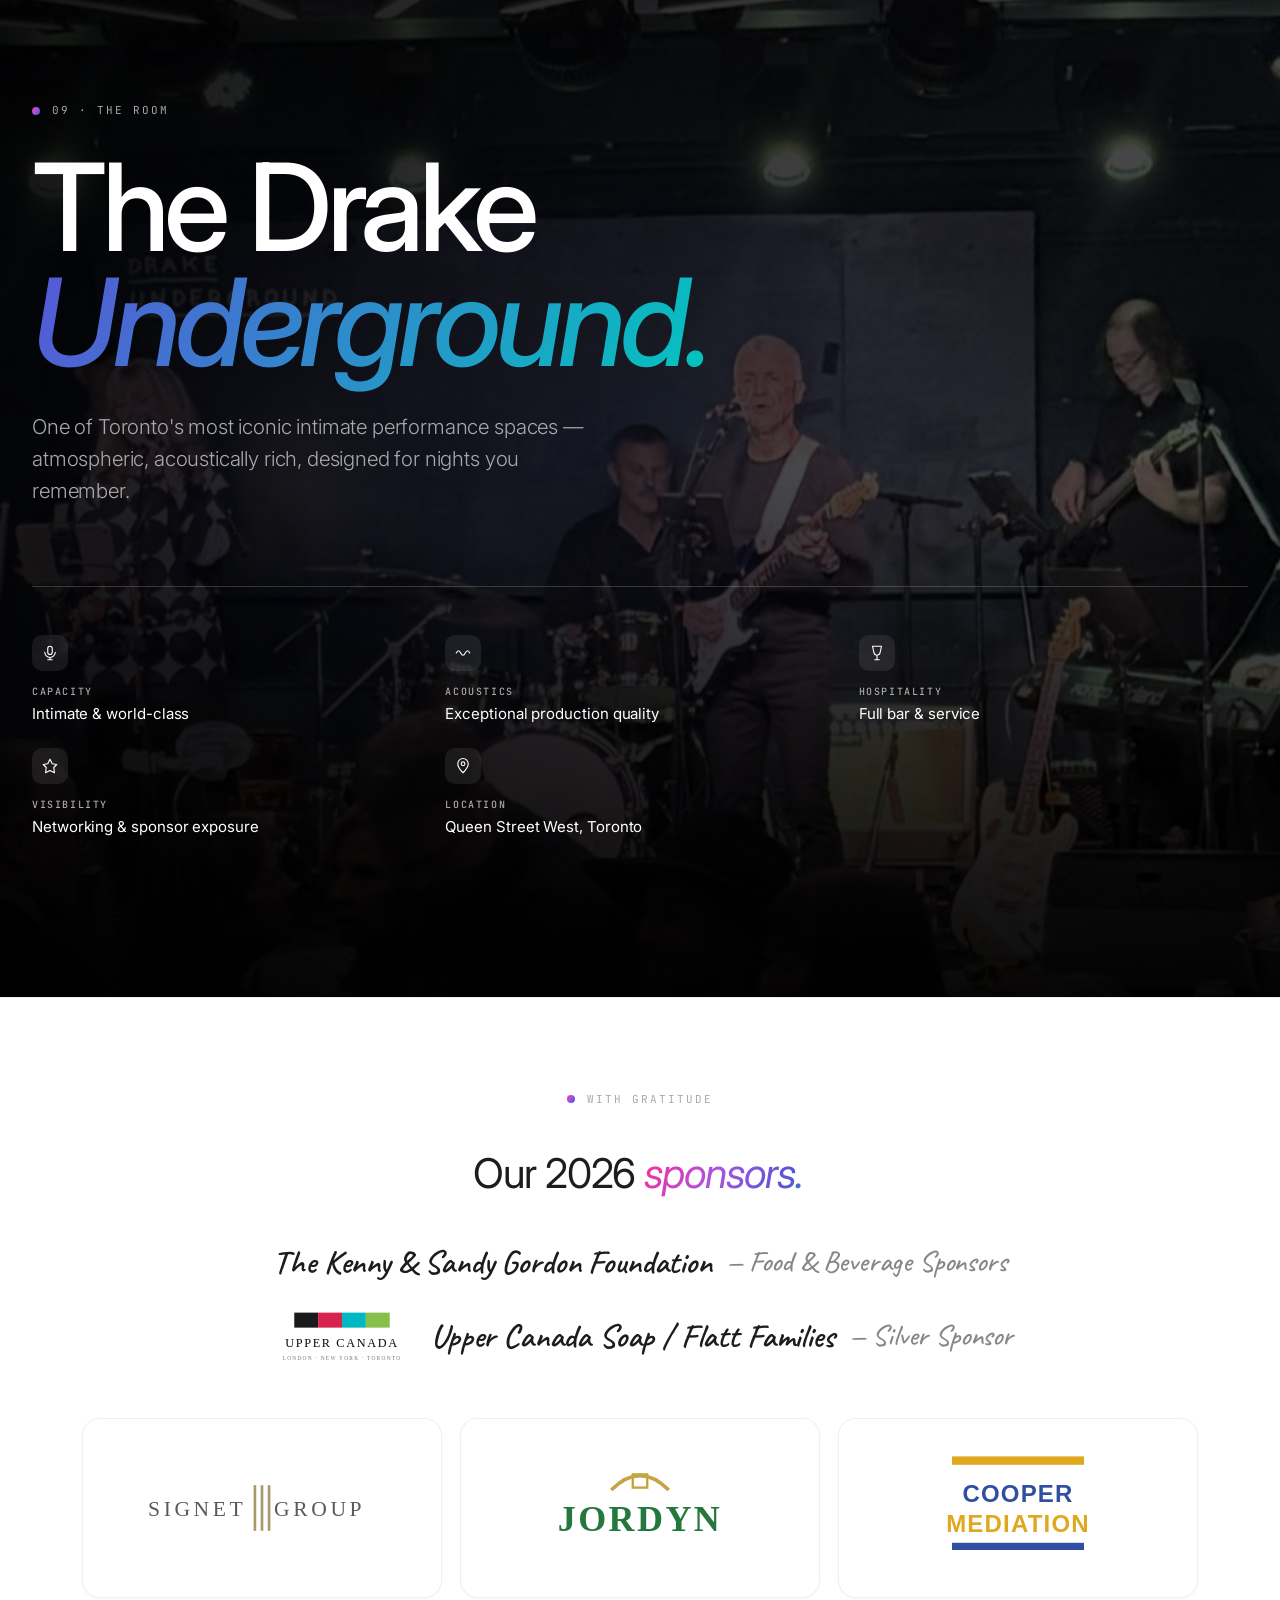
==== commit 76bec162: "2026 page: real item photos on auction cards, header countdown, fix clipped italic gradient headings" ====
--- a/2026.html
+++ b/2026.html
@@ -2782,6 +2782,38 @@
   .hero-photo:nth-child(1){opacity:.95;}
 }
 
+
+/* auction cards with real item photos */
+.auc-card{ padding: 0; gap: 0; min-height: 0; }
+.auc-media{ position: relative; display: block; aspect-ratio: 4 / 3; overflow: hidden; border-radius: 21px 21px 0 0; background: #111; }
+.auc-media img{ width: 100%; height: 100%; display: block; object-fit: cover; transition: transform .8s cubic-bezier(.2,.8,.2,1), filter .4s ease; filter: saturate(1.05); }
+.auc-media.fit-contain{ background: #fff; }
+.auc-media.fit-contain img{ object-fit: contain; padding: 18px; box-sizing: border-box; }
+.auc-media::after{ content: ""; position: absolute; inset: auto 0 0 0; height: 40%; background: linear-gradient(180deg, rgba(0,0,0,0), rgba(0,0,0,.35)); pointer-events: none; }
+.auc-card:hover .auc-media img{ transform: scale(1.06); }
+.auc-media .auc-bid{ position: absolute; top: 14px; right: 14px; padding: 7px 11px; border-radius: 999px; background: rgba(0,0,0,.55); -webkit-backdrop-filter: blur(8px); backdrop-filter: blur(8px); color: #fff; border: 1px solid rgba(255,255,255,.2); }
+.auc-body{ display: flex; flex-direction: column; gap: 8px; padding: 22px 24px 24px; flex: 1; }
+.auc-body .auc-title{ margin-top: 2px; }
+@media (max-width: 900px){
+  .auc-card{ flex: 0 0 78%; }
+  .auc-body{ padding: 18px 20px 20px; }
+}
+
+/* header countdown */
+.tb-count{ position: absolute; left: 50%; transform: translateX(-50%); display: inline-flex; align-items: center; gap: 10px; padding: 6px 12px; border-radius: 999px; border: 1px solid rgba(255,255,255,.16); background: rgba(0,0,0,.25); white-space: nowrap; }
+.topbar.on-light .tb-count{ border-color: rgba(0,0,0,.14); background: rgba(255,255,255,.4); }
+.tb-count b{ font-weight: 600; font-variant-numeric: tabular-nums; letter-spacing: .08em; background: var(--grad-ai); background-size: 200% 200%; -webkit-background-clip: text; background-clip: text; color: transparent; animation: gradient-drift 6s ease-in-out infinite; }
+.tb-count .tb-dot{ width: 6px; height: 6px; border-radius: 50%; background: #FF2D92; box-shadow: 0 0 0 0 rgba(255,45,146,.6); animation: tbPulse 2s ease-out infinite; }
+@keyframes tbPulse{ 0%{ box-shadow: 0 0 0 0 rgba(255,45,146,.55); } 70%{ box-shadow: 0 0 0 8px rgba(255,45,146,0); } 100%{ box-shadow: 0 0 0 0 rgba(255,45,146,0); } }
+@media (max-width: 760px){
+  .tb-count{ position: static; transform: none; padding: 5px 10px; gap: 7px; }
+  .topbar .right{ display: none; }
+}
+
+
+/* gradient italic headings: never clip the italic overhang, even across line breaks */
+h1 em, h2 em, h3 em{ -webkit-box-decoration-break: clone; box-decoration-break: clone; padding-right: .1em; }
+
 /* ============ STICKY ACTION BAR (all screens) ============ */
 .tix-sticky{ position: fixed; left: 50%; bottom: calc(18px + env(safe-area-inset-bottom, 0px)); z-index: 1000;
   width: min(760px, calc(100% - 24px)); display: flex; align-items: center; justify-content: space-between; gap: 16px;
@@ -2845,6 +2877,7 @@
 <!-- ============ TOP BAR ============ -->
 <div class="topbar">
   <div class="left"><span class="dot"></span>SONGS&nbsp;FOR&nbsp;HOPE&nbsp;·&nbsp;2026</div>
+  <div class="tb-count" data-tb-count><span class="tb-dot"></span><span data-tb-label>Doors in</span><b data-tb-time>--</b></div>
   <div class="right">
     <span>Drake Underground</span>
     <span>Toronto</span>
@@ -3469,40 +3502,58 @@
       </div>
       <div class="auc-grid reveal">
         <a class="auc-card" href="https://app.galabid.com/soh2026/items/405eb4ce-5833-4b00-b82a-0b48ff73830d" target="_blank" rel="noopener" style="--i:0">
-          <span class="auc-cat">Fine Art</span><span class="auc-bid" aria-hidden="true">Bid ↗</span>
-          <span class="auc-title">Jonathan Dunkelman, <em>Untitled</em> (2015)</span>
-          <span class="auc-sub">40" × 40" acrylic and oil on canvas</span>
-          <span class="auc-val">Value $3,500</span>
+          <span class="auc-media fit-cover"><img src="/photos/sfh2026-auc-dunkelman.jpg" alt="Jonathan Dunkelman, Untitled (2015), red acrylic and oil on canvas" loading="lazy" decoding="async" style="object-position:center"><span class="auc-bid" aria-hidden="true">Bid ↗</span></span>
+          <span class="auc-body">
+            <span class="auc-cat">Fine Art</span>
+            <span class="auc-title">Jonathan Dunkelman, <em>Untitled</em> (2015)</span>
+            <span class="auc-sub">40" × 40" acrylic and oil on canvas</span>
+            <span class="auc-val">Value $3,500</span>
+          </span>
         </a>
         <a class="auc-card" href="https://app.galabid.com/soh2026/items/abfd374d-83a0-437d-b5f6-b85d278bd604" target="_blank" rel="noopener" style="--i:1">
-          <span class="auc-cat">Experience</span><span class="auc-bid" aria-hidden="true">Bid ↗</span>
-          <span class="auc-title">A private baking class with Cordon Bleu chef Joanne Yolles</span>
-          <span class="auc-sub">Three hours, hands-on, for four guests</span>
-          <span class="auc-val">Value $720</span>
+          <span class="auc-media fit-cover"><img src="/photos/sfh2026-auc-yolles.jpg" alt="Pastry chef Joanne Yolles" loading="lazy" decoding="async" style="object-position:center 25%"><span class="auc-bid" aria-hidden="true">Bid ↗</span></span>
+          <span class="auc-body">
+            <span class="auc-cat">Experience</span>
+            <span class="auc-title">A private baking class with Cordon Bleu chef Joanne Yolles</span>
+            <span class="auc-sub">Three hours, hands-on, for four guests</span>
+            <span class="auc-val">Value $720</span>
+          </span>
         </a>
         <a class="auc-card" href="https://app.galabid.com/soh2026/items/57a4c563-afe3-4dcf-b67d-94db98c611e6" target="_blank" rel="noopener" style="--i:2">
-          <span class="auc-cat">Signed Memorabilia</span><span class="auc-bid" aria-hidden="true">Bid ↗</span>
-          <span class="auc-title">Vladimir Guerrero Jr. autographed baseball</span>
-          <span class="auc-sub">Toronto Blue Jays · authenticated</span>
-          <span class="auc-val">Value $500</span>
+          <span class="auc-media fit-contain"><img src="/photos/sfh2026-auc-guerrero.jpg" alt="Baseball autographed by Vladimir Guerrero Jr." loading="lazy" decoding="async" style="object-position:center"><span class="auc-bid" aria-hidden="true">Bid ↗</span></span>
+          <span class="auc-body">
+            <span class="auc-cat">Signed Memorabilia</span>
+            <span class="auc-title">Vladimir Guerrero Jr. autographed baseball</span>
+            <span class="auc-sub">Toronto Blue Jays · authenticated</span>
+            <span class="auc-val">Value $500</span>
+          </span>
         </a>
         <a class="auc-card" href="https://app.galabid.com/soh2026/items/432c0a6b-b88c-45b7-ab80-47370a1897b3" target="_blank" rel="noopener" style="--i:3">
-          <span class="auc-cat">Stay</span><span class="auc-bid" aria-hidden="true">Bid ↗</span>
-          <span class="auc-title">A night at the Ace Hotel</span>
-          <span class="auc-sub">Standard queen room · subject to availability</span>
-          <span class="auc-val">Value $500</span>
+          <span class="auc-media fit-cover"><img src="/photos/sfh2026-auc-ace.jpg" alt="The Ace Hotel building at dusk" loading="lazy" decoding="async" style="object-position:center"><span class="auc-bid" aria-hidden="true">Bid ↗</span></span>
+          <span class="auc-body">
+            <span class="auc-cat">Stay</span>
+            <span class="auc-title">A night at the Ace Hotel</span>
+            <span class="auc-sub">Standard queen room · subject to availability</span>
+            <span class="auc-val">Value $500</span>
+          </span>
         </a>
         <a class="auc-card" href="https://app.galabid.com/soh2026/items/6d7e1759-8b94-4be4-acd5-c35a3cc8e8fb" target="_blank" rel="noopener" style="--i:4">
-          <span class="auc-cat">Theatre</span><span class="auc-bid" aria-hidden="true">Bid ↗</span>
-          <span class="auc-title">Two tickets to <em>Dirty Dancing</em>, The Musical</span>
-          <span class="auc-sub">Mirvish · Orchestra Row B · Thursday, December 3</span>
-          <span class="auc-val">Value $400</span>
+          <span class="auc-media fit-cover"><img src="/photos/sfh2026-auc-dirtydancing.jpg" alt="Dirty Dancing, The Musical poster" loading="lazy" decoding="async" style="object-position:center 30%"><span class="auc-bid" aria-hidden="true">Bid ↗</span></span>
+          <span class="auc-body">
+            <span class="auc-cat">Theatre</span>
+            <span class="auc-title">Two tickets to <em>Dirty Dancing</em>, The Musical</span>
+            <span class="auc-sub">Mirvish · Orchestra Row B · Thursday, December 3</span>
+            <span class="auc-val">Value $400</span>
+          </span>
         </a>
         <a class="auc-card" href="https://app.galabid.com/soh2026/items/4940de31-3fed-4114-9cc8-b9c4675fb9e8" target="_blank" rel="noopener" style="--i:5">
-          <span class="auc-cat">Fine Wine</span><span class="auc-bid" aria-hidden="true">Bid ↗</span>
-          <span class="auc-title">Spottswoode Estate Cabernet Sauvignon, 2005</span>
-          <span class="auc-sub">Napa Valley</span>
-          <span class="auc-val">Value $300</span>
+          <span class="auc-media fit-contain"><img src="/photos/sfh2026-auc-spottswoode.jpg" alt="Bottle of 2005 Spottswoode Cabernet Sauvignon" loading="lazy" decoding="async" style="object-position:center"><span class="auc-bid" aria-hidden="true">Bid ↗</span></span>
+          <span class="auc-body">
+            <span class="auc-cat">Fine Wine</span>
+            <span class="auc-title">Spottswoode Estate Cabernet Sauvignon, 2005</span>
+            <span class="auc-sub">Napa Valley</span>
+            <span class="auc-val">Value $300</span>
+          </span>
         </a>
       </div>
       <p class="auc-live reveal">Bid live on the night: a <b>Nuova Simonelli espresso machine</b> (value $2,750) and a <b>14kt white gold diamond necklace</b> from Fine Jewellery by Colette (value $2,700).</p>
@@ -3691,6 +3742,7 @@
   var box = document.getElementById('tixCount');
   var sticky = document.getElementById('tixSticky');
   var stickySub = sticky ? sticky.querySelector('[data-ts-sub]') : null;
+  var tbLabel = document.querySelector('[data-tb-label]'), tbTime = document.querySelector('[data-tb-time]');
   var DONATE = 'https://www.canadahelps.org/en/dn/12446', postDone = false;
   function postEvent(){
     if (postDone) return; postDone = true;
@@ -3716,16 +3768,19 @@
       box.querySelector('[data-tc="m"]').textContent = pad(m);
       box.querySelector('[data-tc="s"]').textContent = pad(s);
       if (stickySub) stickySub.textContent = (d > 0 ? 'Doors in ' + d + 'd ' + h + 'h' : 'Tonight · doors 6:30 PM') + ' · $50';
+      if (tbTime) tbTime.textContent = (d > 0 ? d + 'd ' : '') + pad(h) + 'h ' + pad(m) + 'm ' + pad(s) + 's';
     } else if (now < END){
       units.hidden = true; msg.hidden = false;
       label.textContent = 'Happening now';
       msg.textContent = 'Doors are open at The Drake Underground.';
       if (stickySub) stickySub.textContent = 'Happening now · The Drake Underground';
+      if (tbLabel){ tbLabel.textContent = 'Live now'; tbTime.textContent = 'Drake Underground'; }
     } else {
       units.hidden = true; msg.hidden = false;
       label.textContent = 'Thank you';
       msg.textContent = 'Thank you for being part of Songs For Hope 2026.';
       if (sticky) sticky.remove(), sticky = null;
+      if (tbLabel){ tbLabel.textContent = 'Thank you'; tbTime.textContent = 'See you next year'; }
       postEvent();
     }
   }
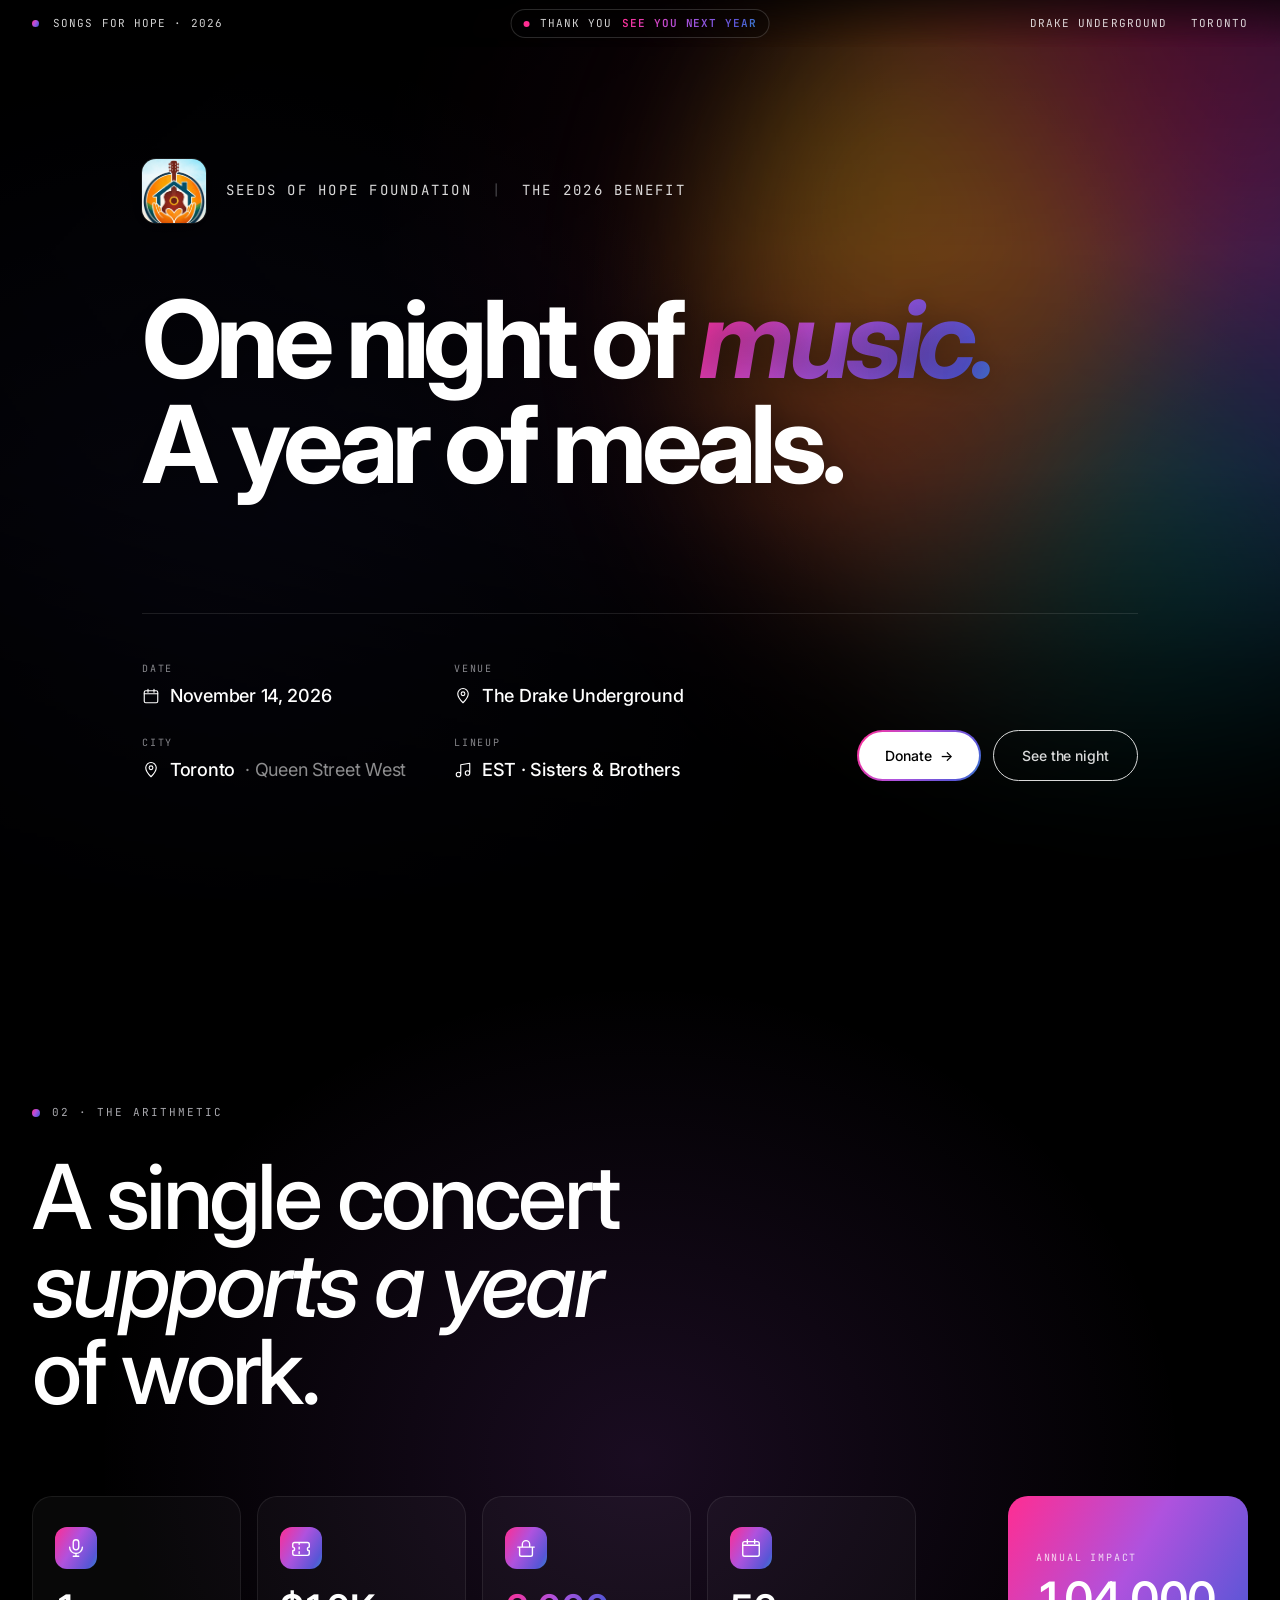
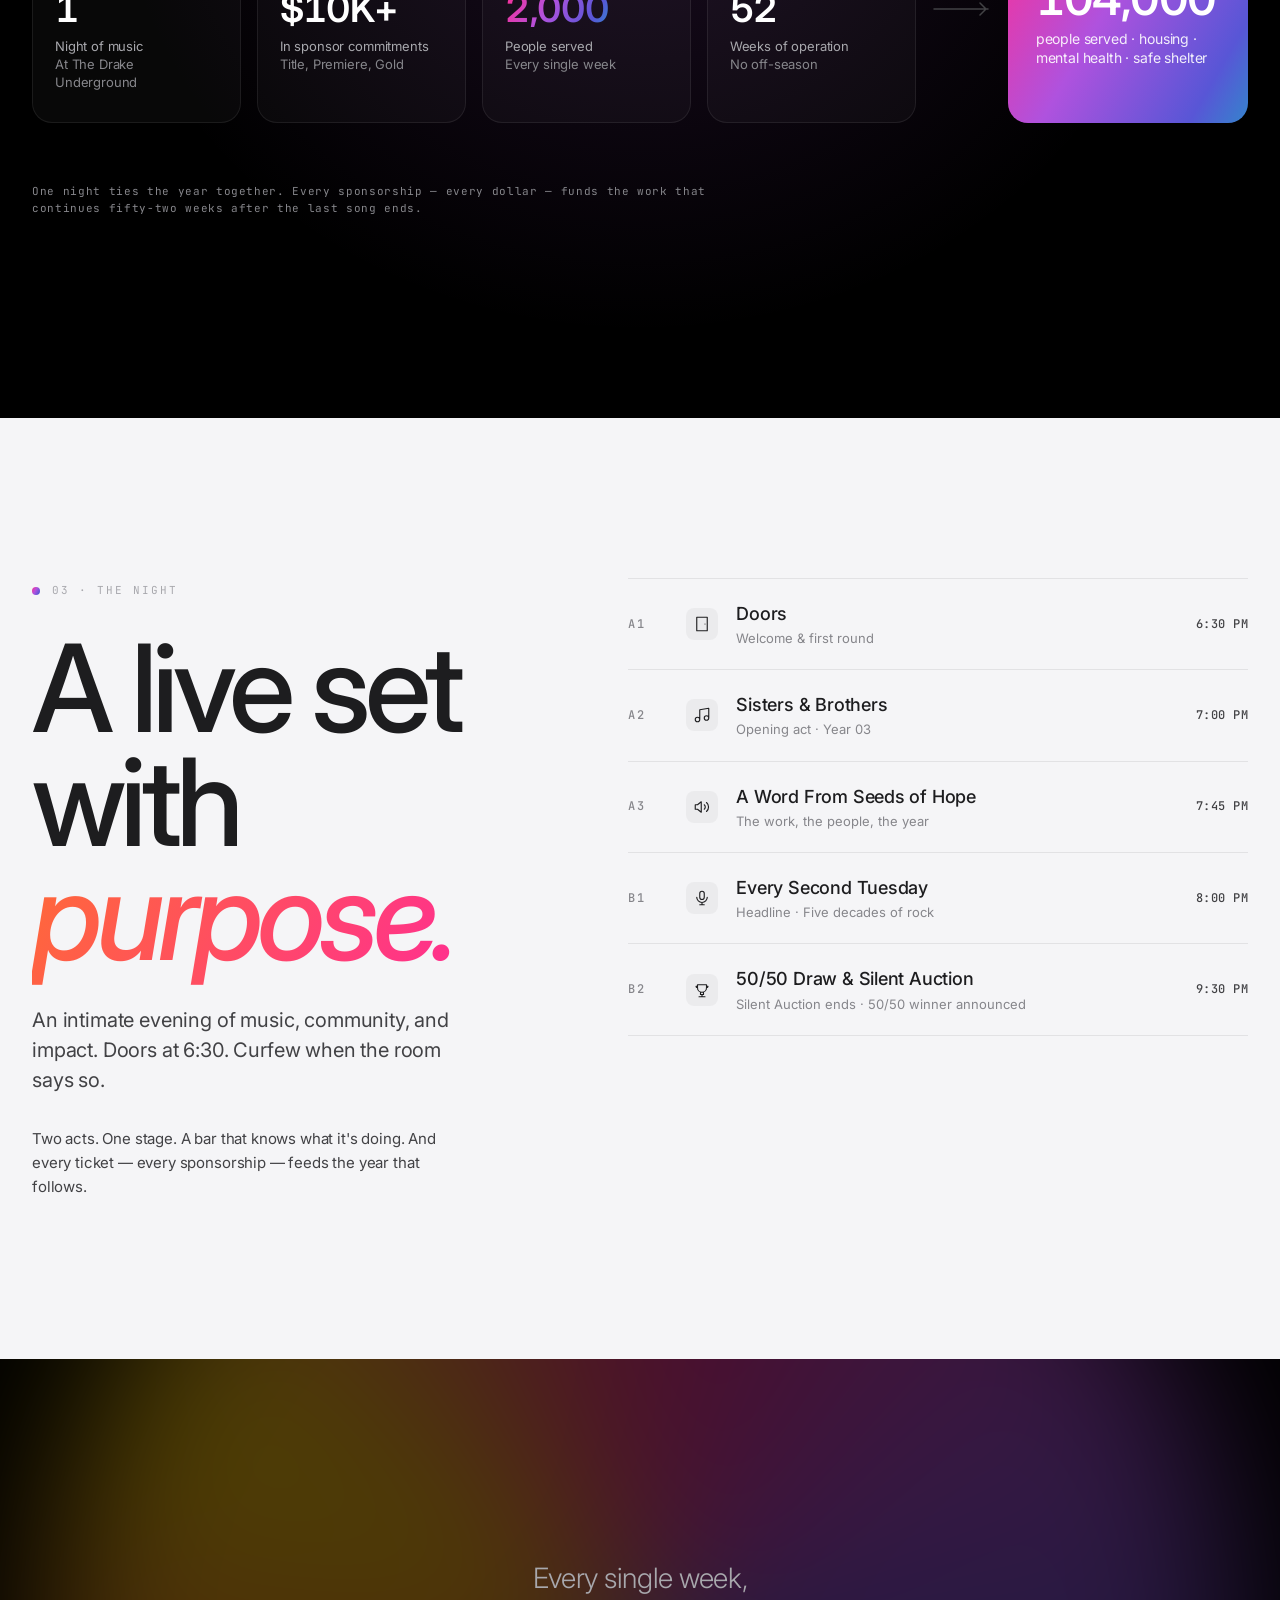
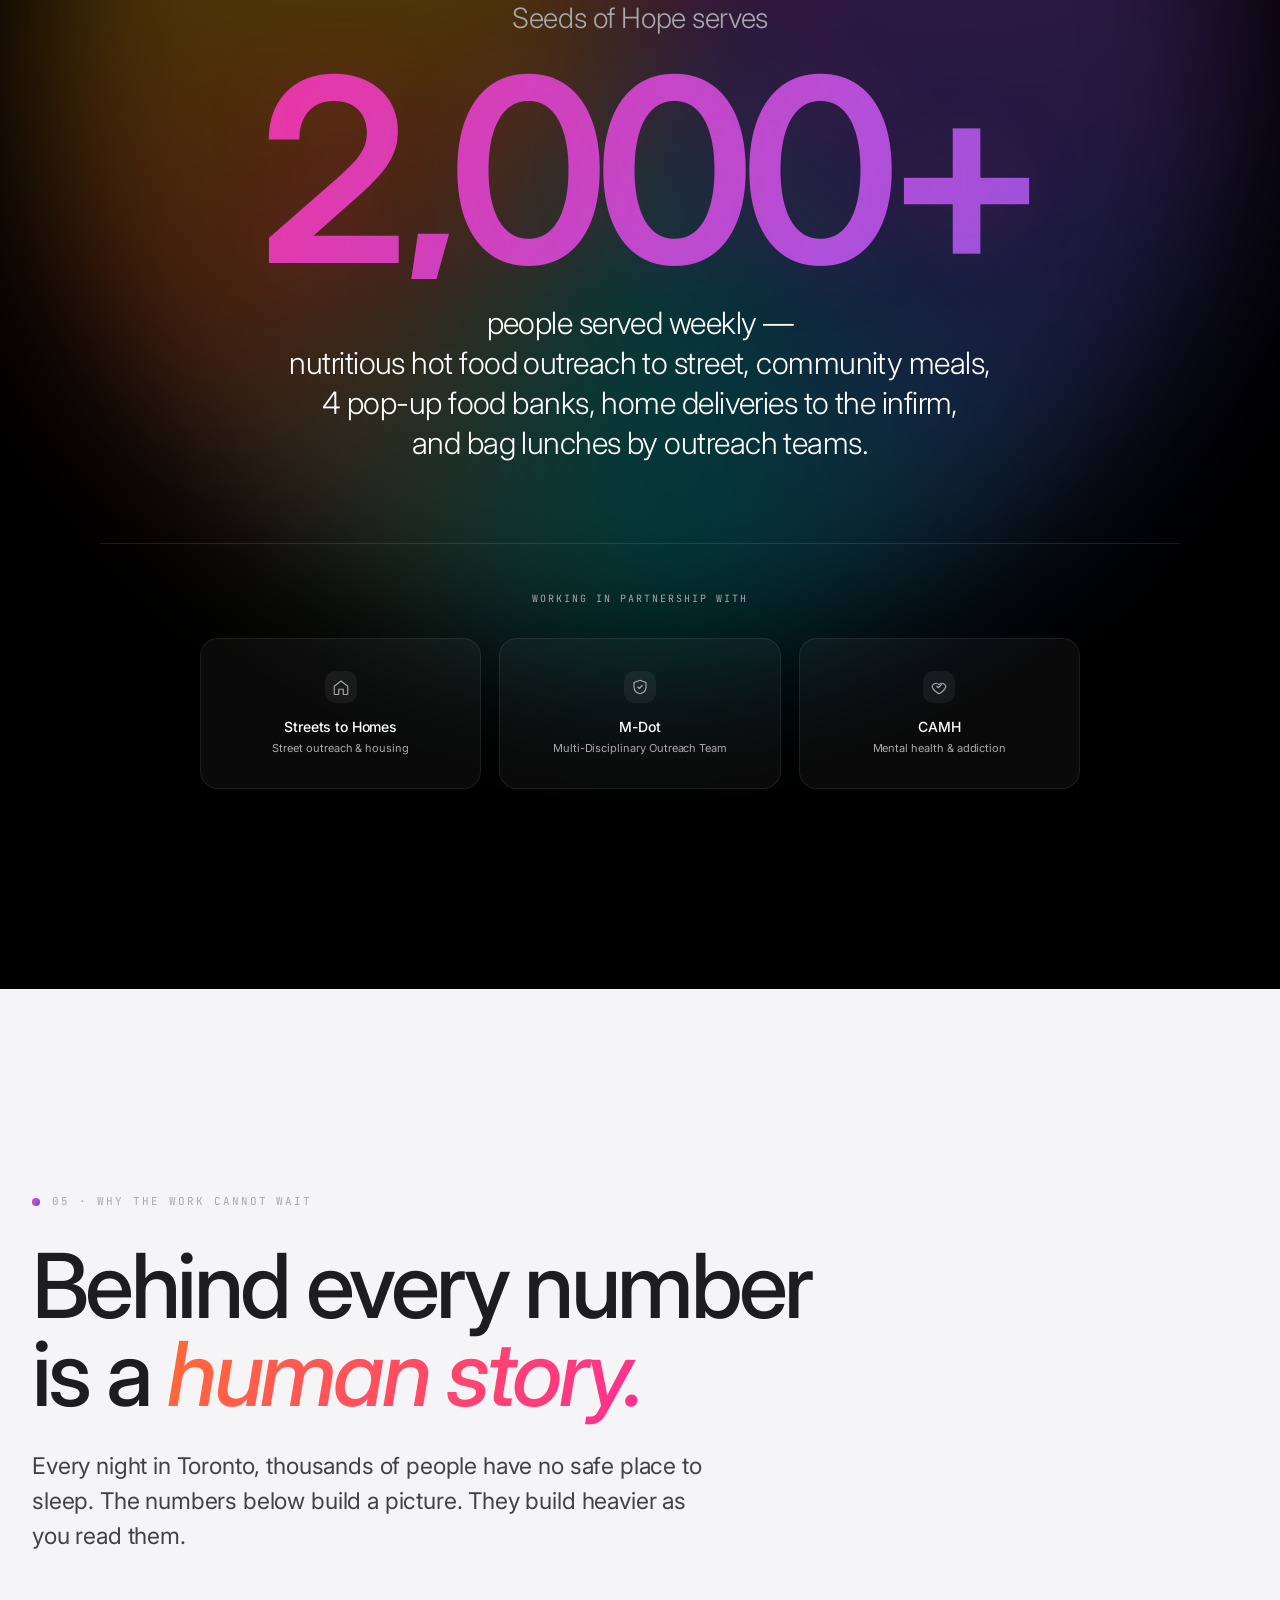
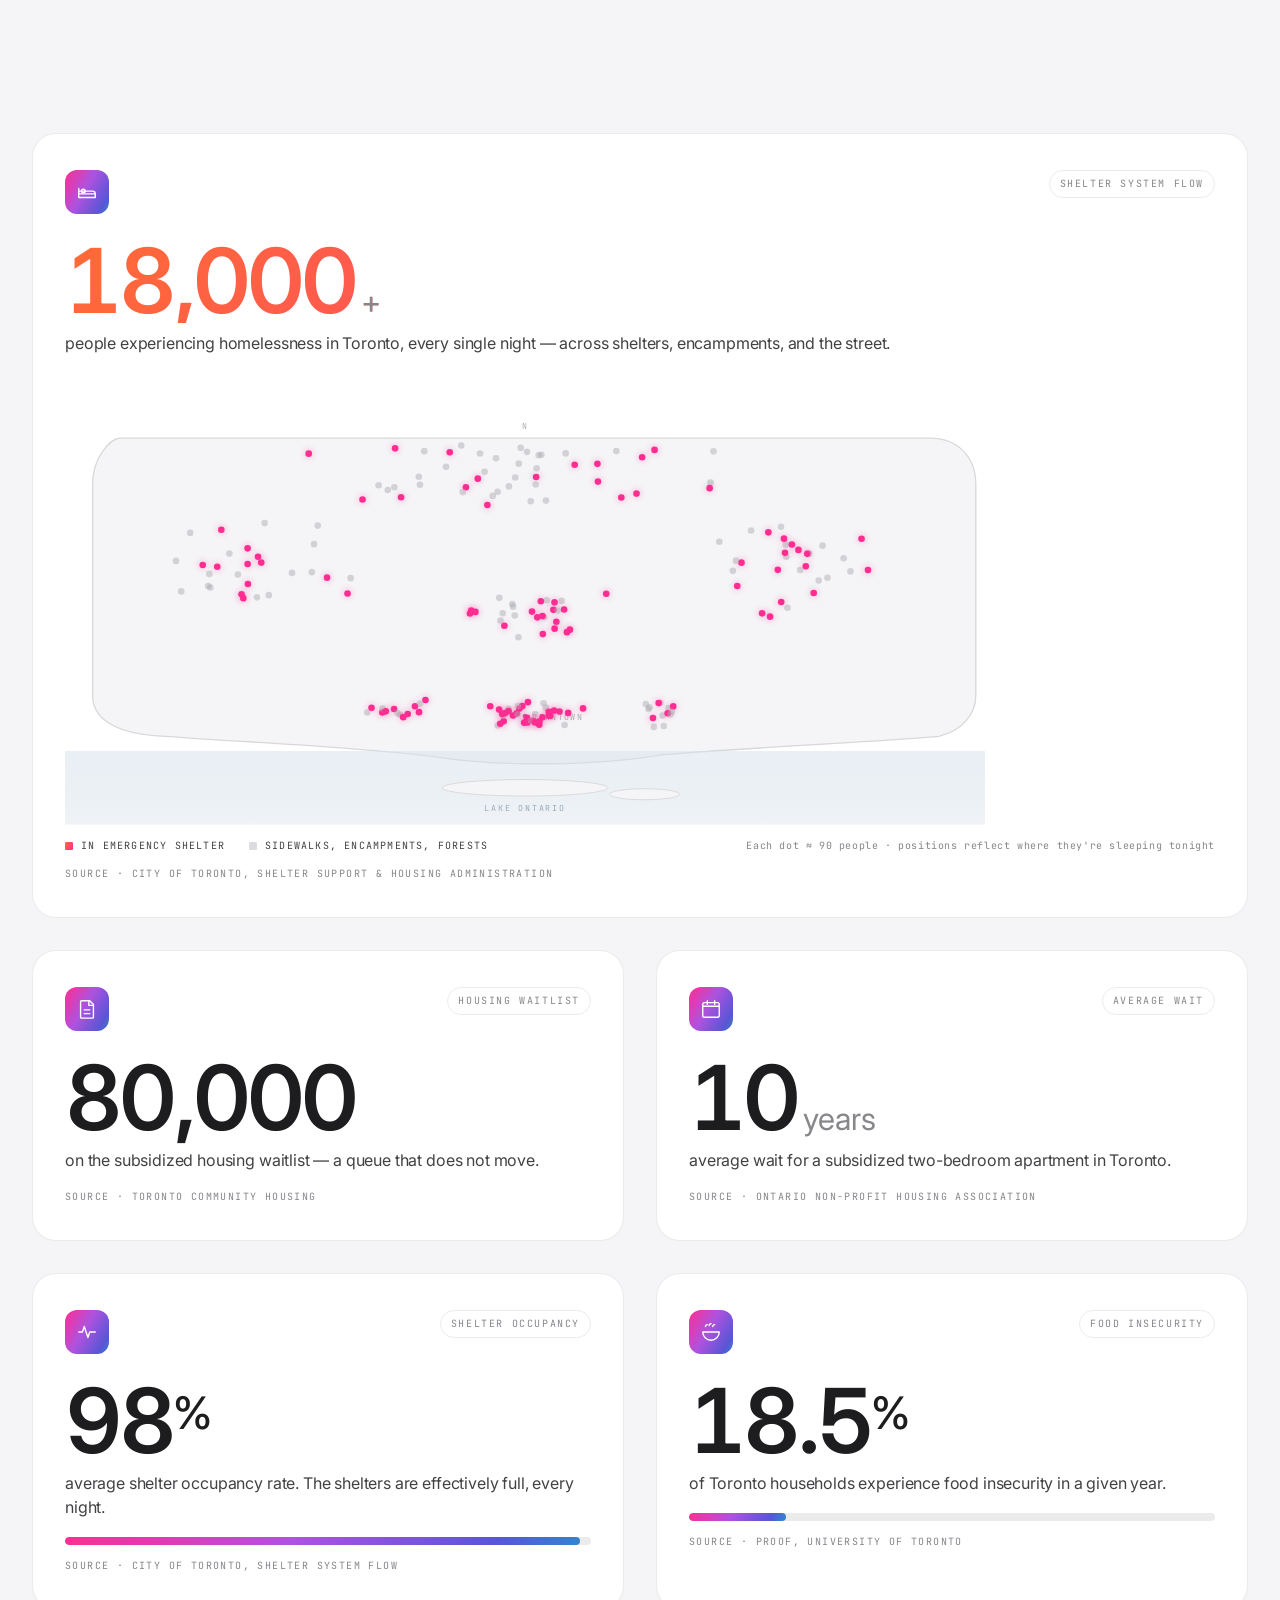
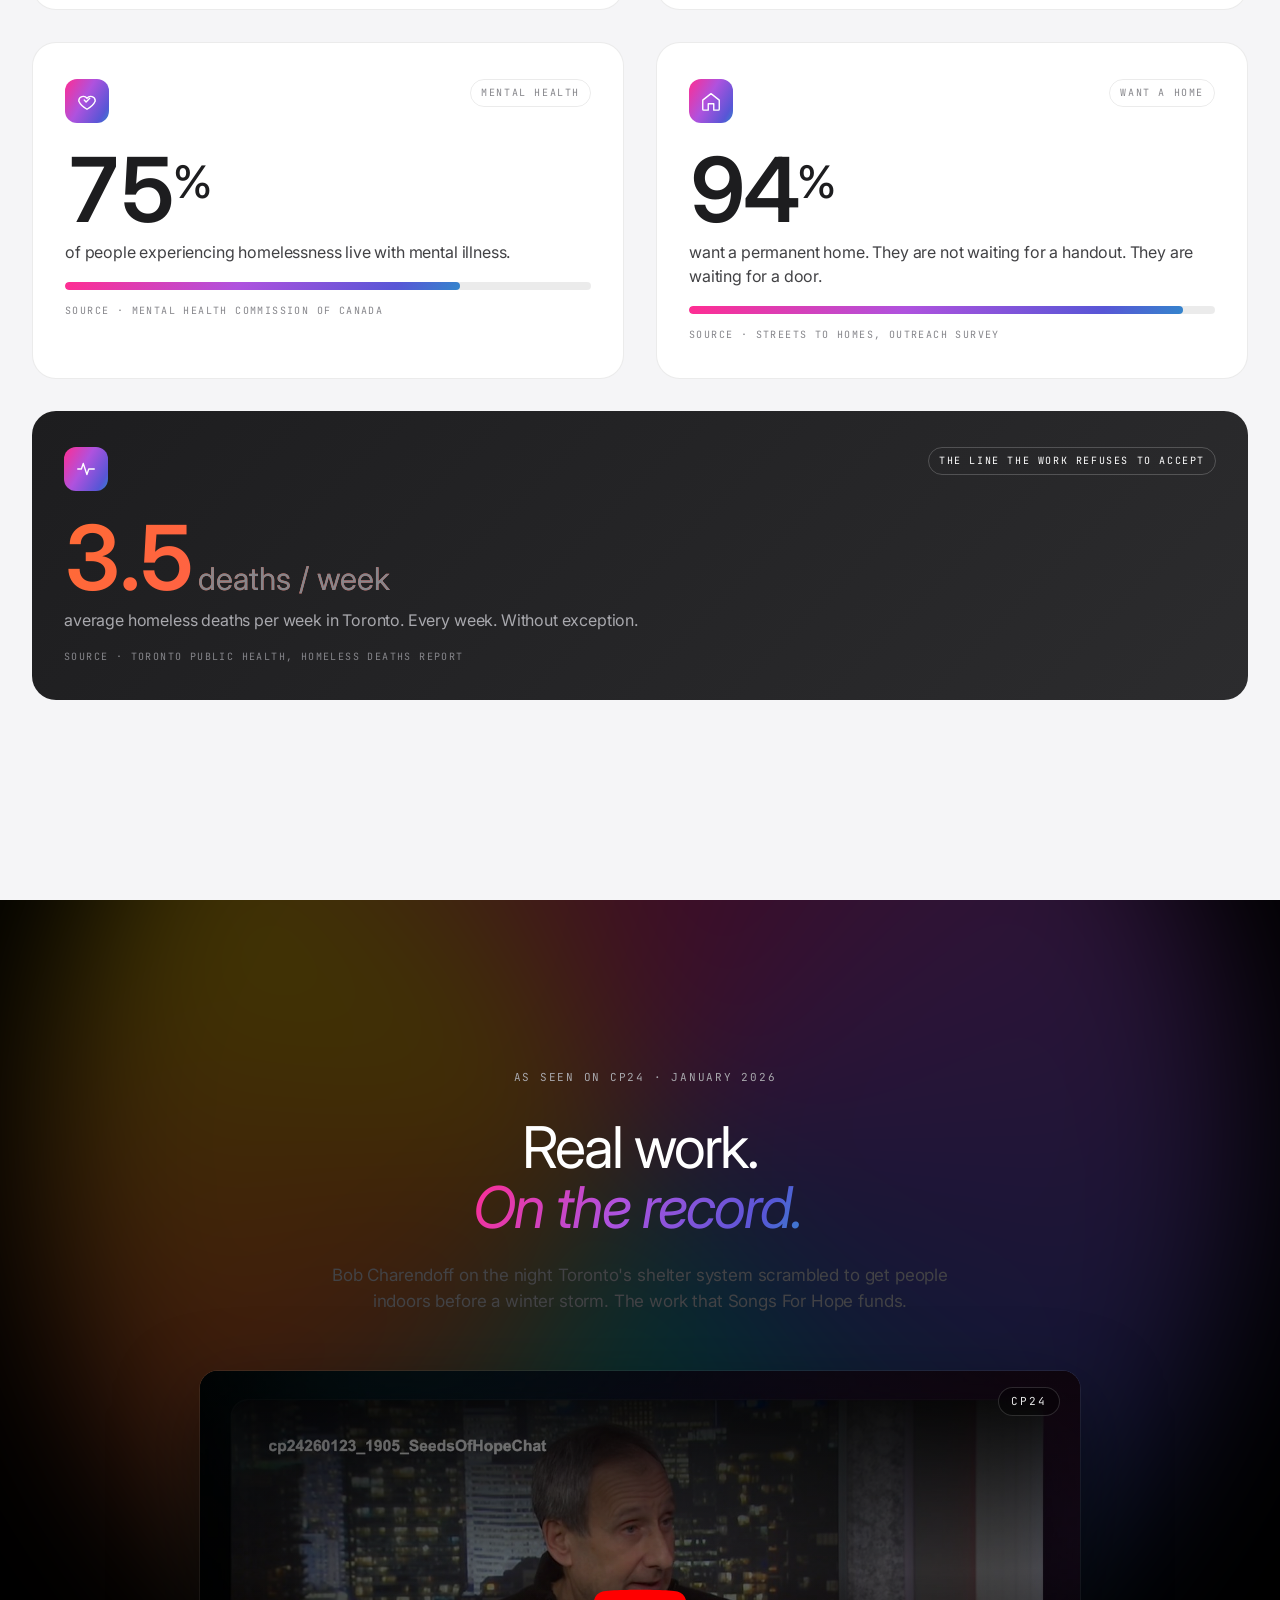
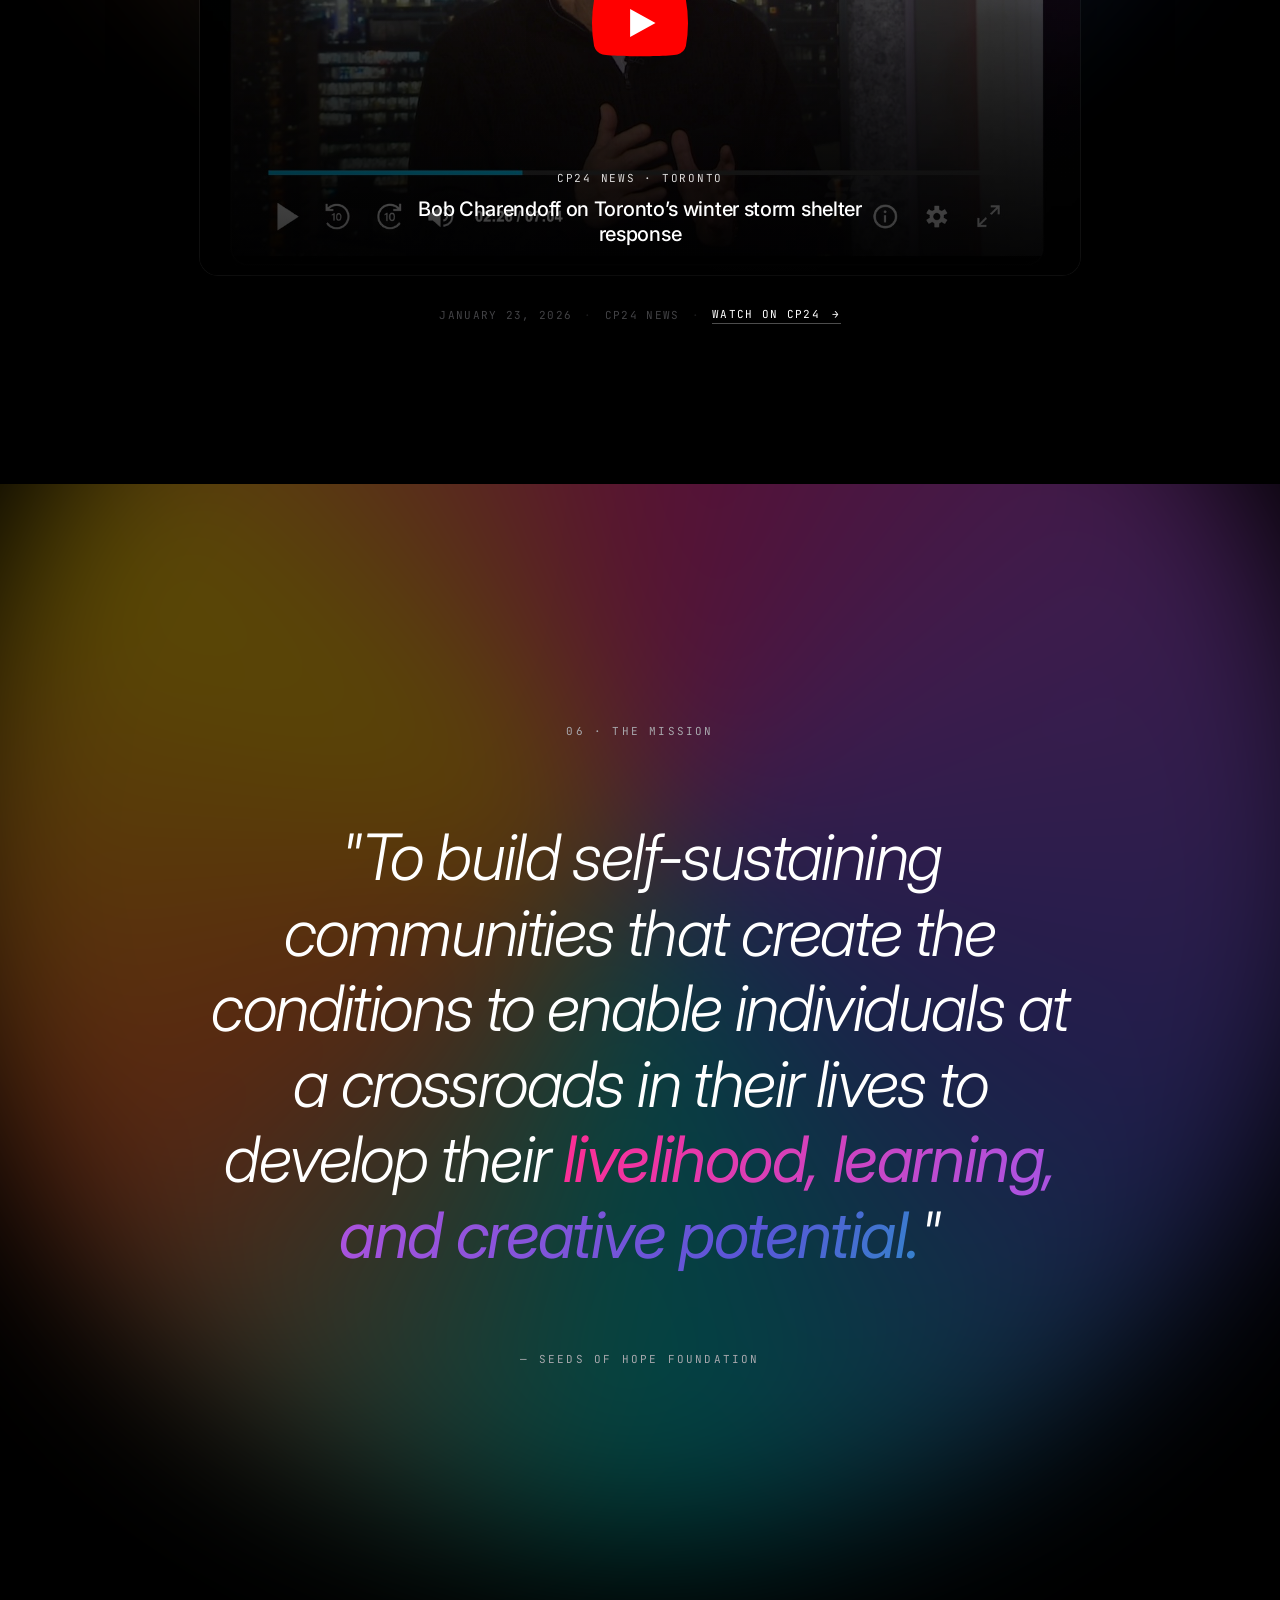
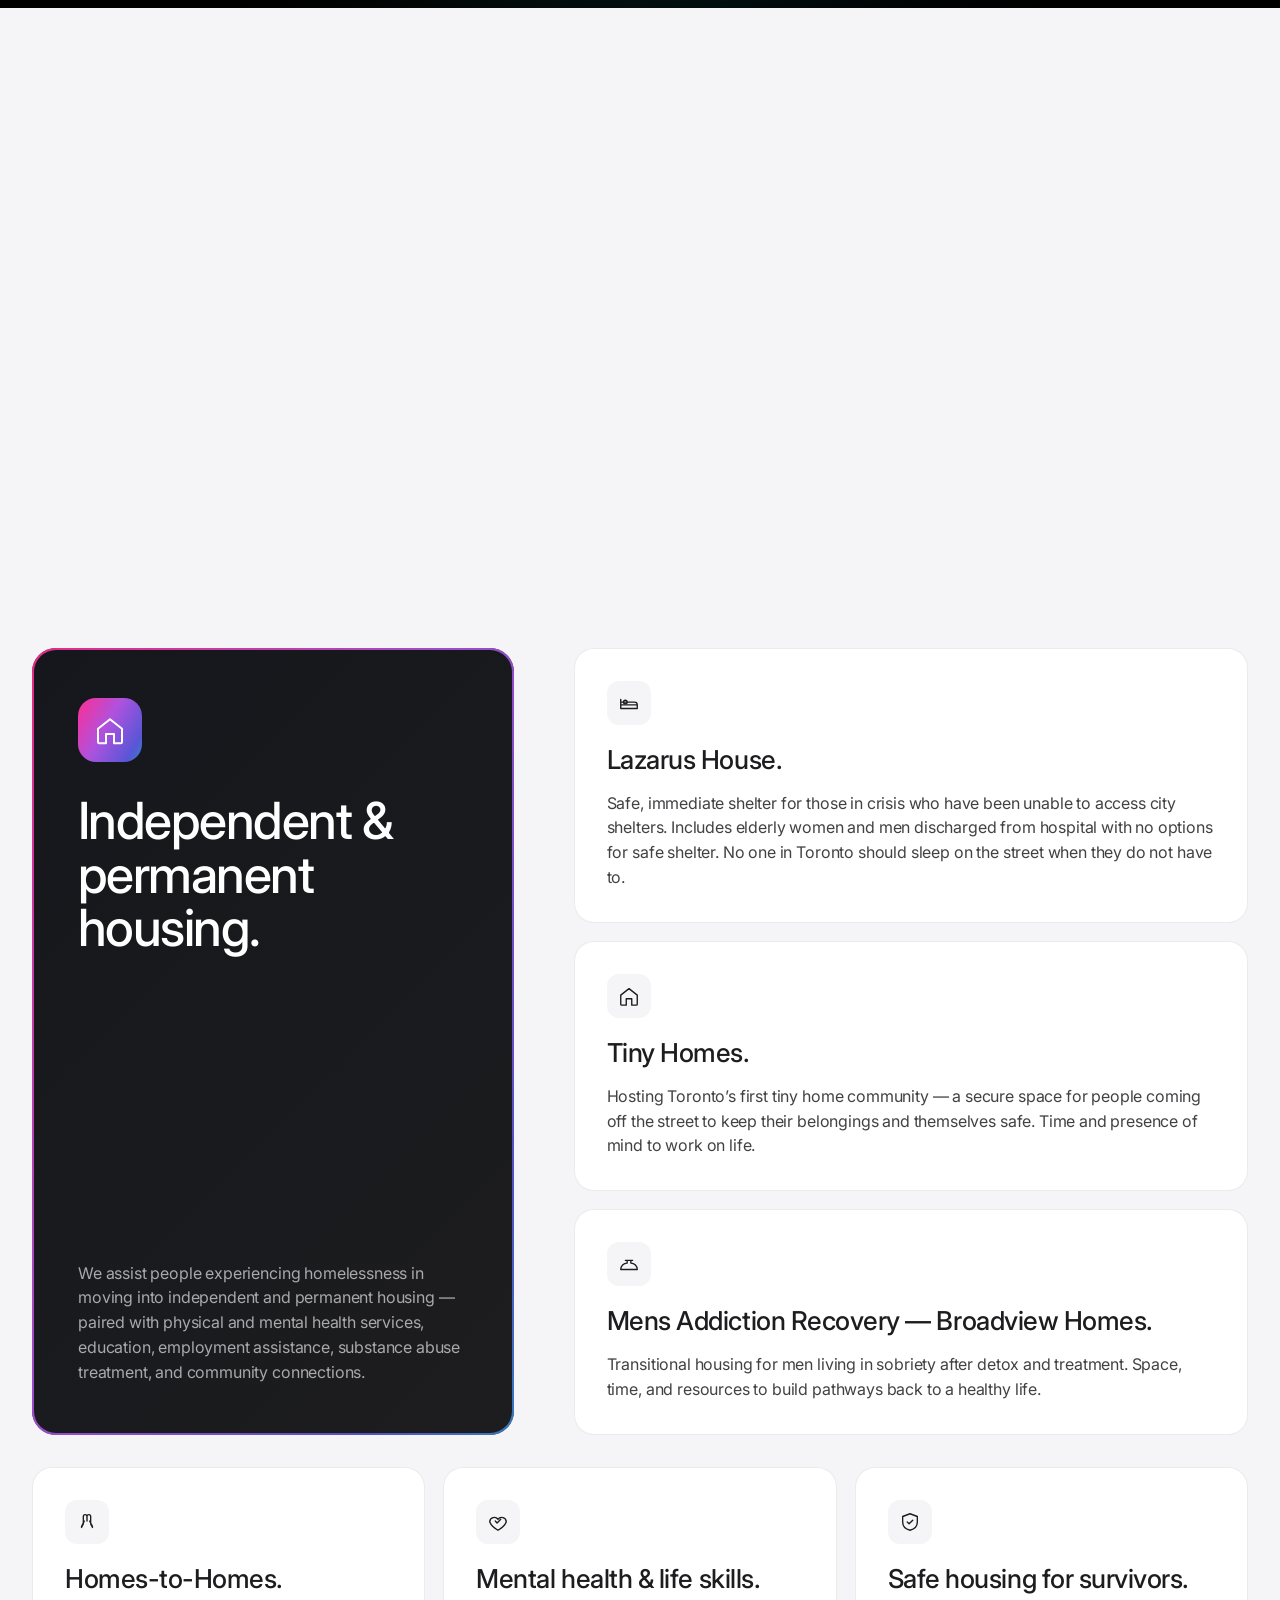
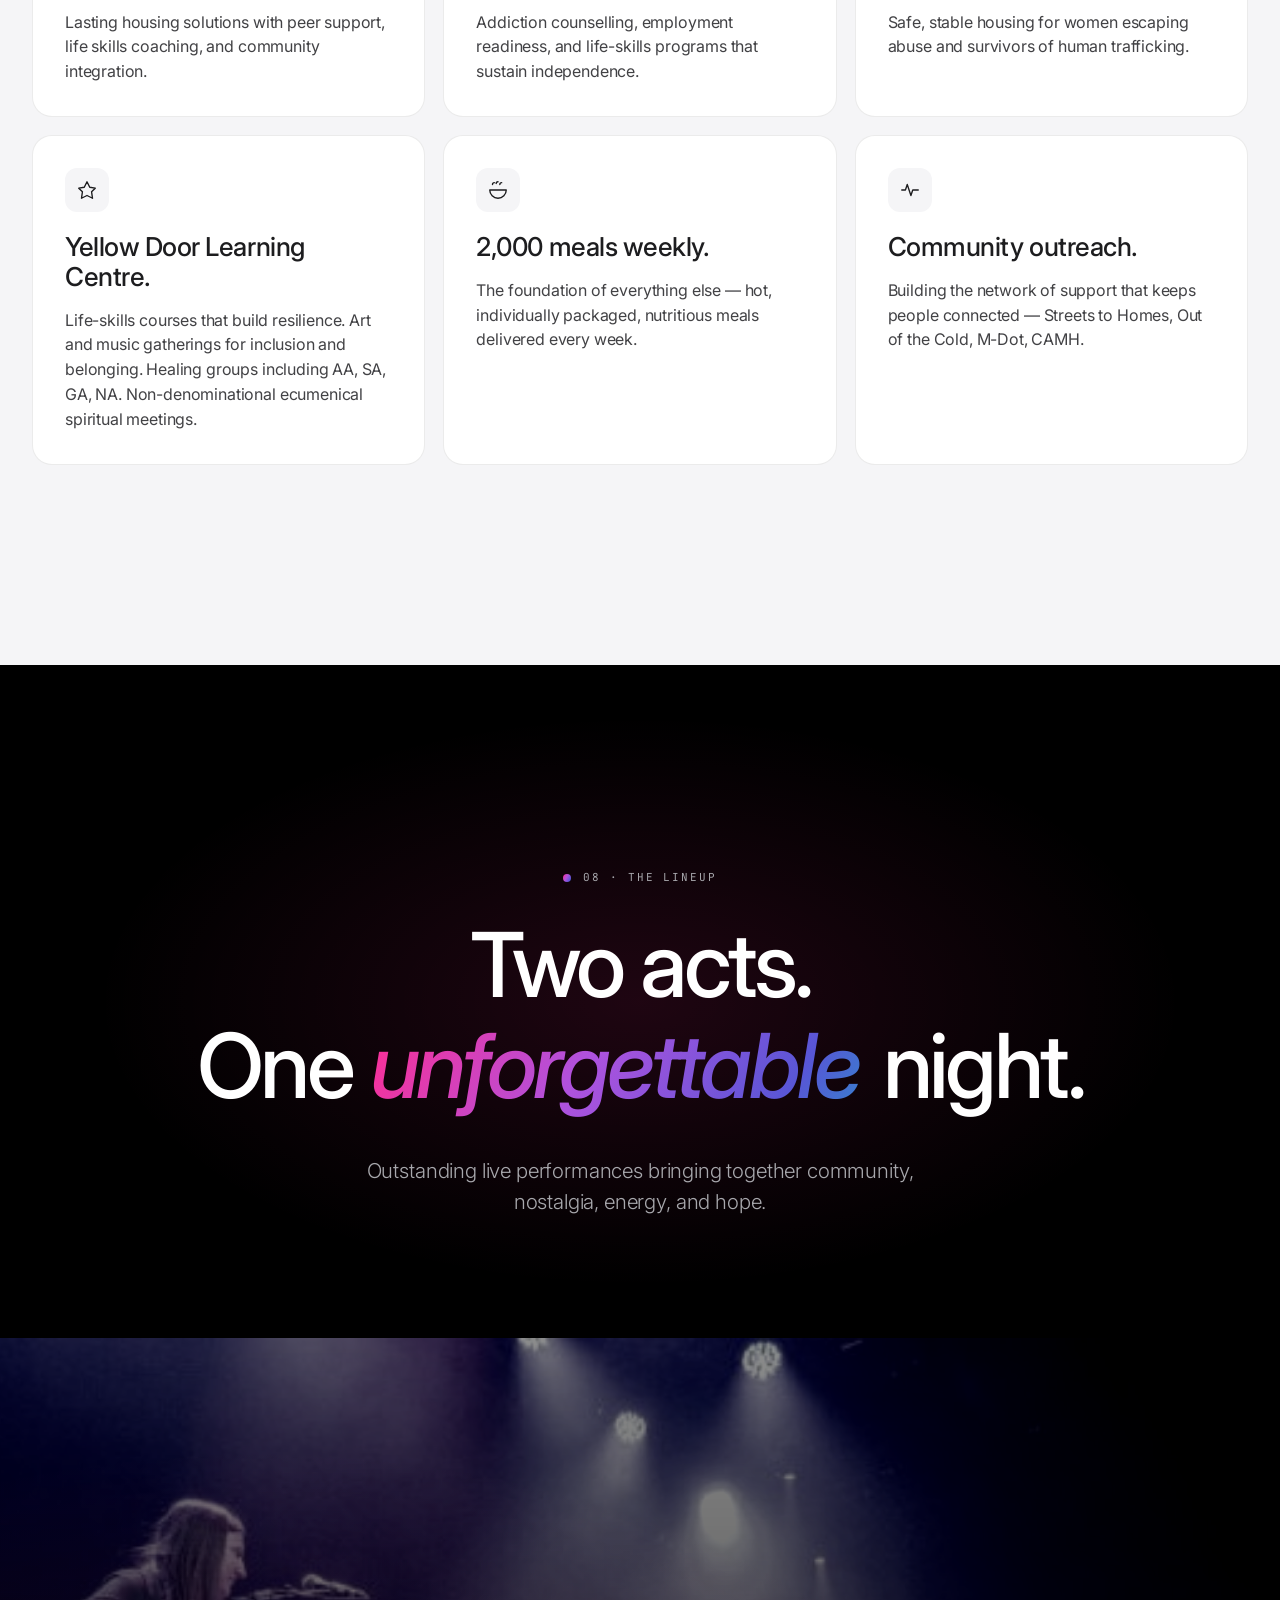
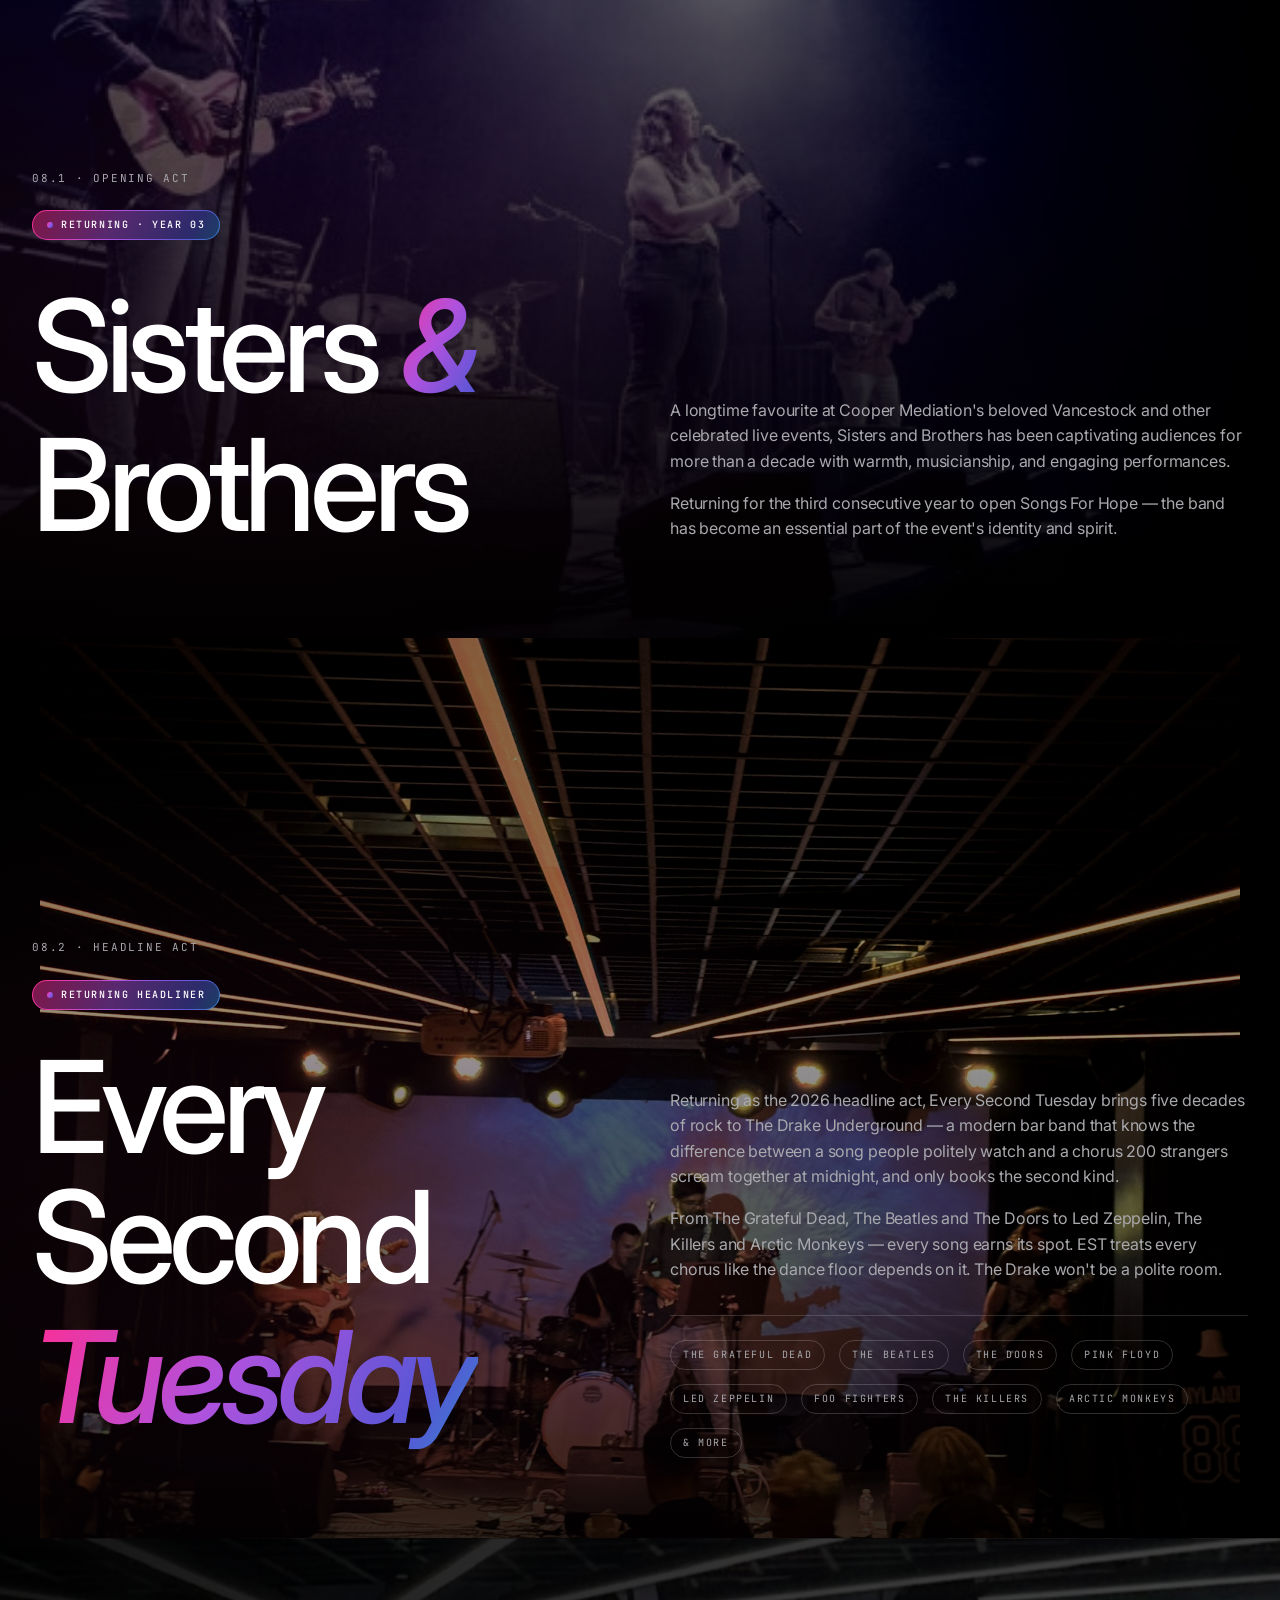
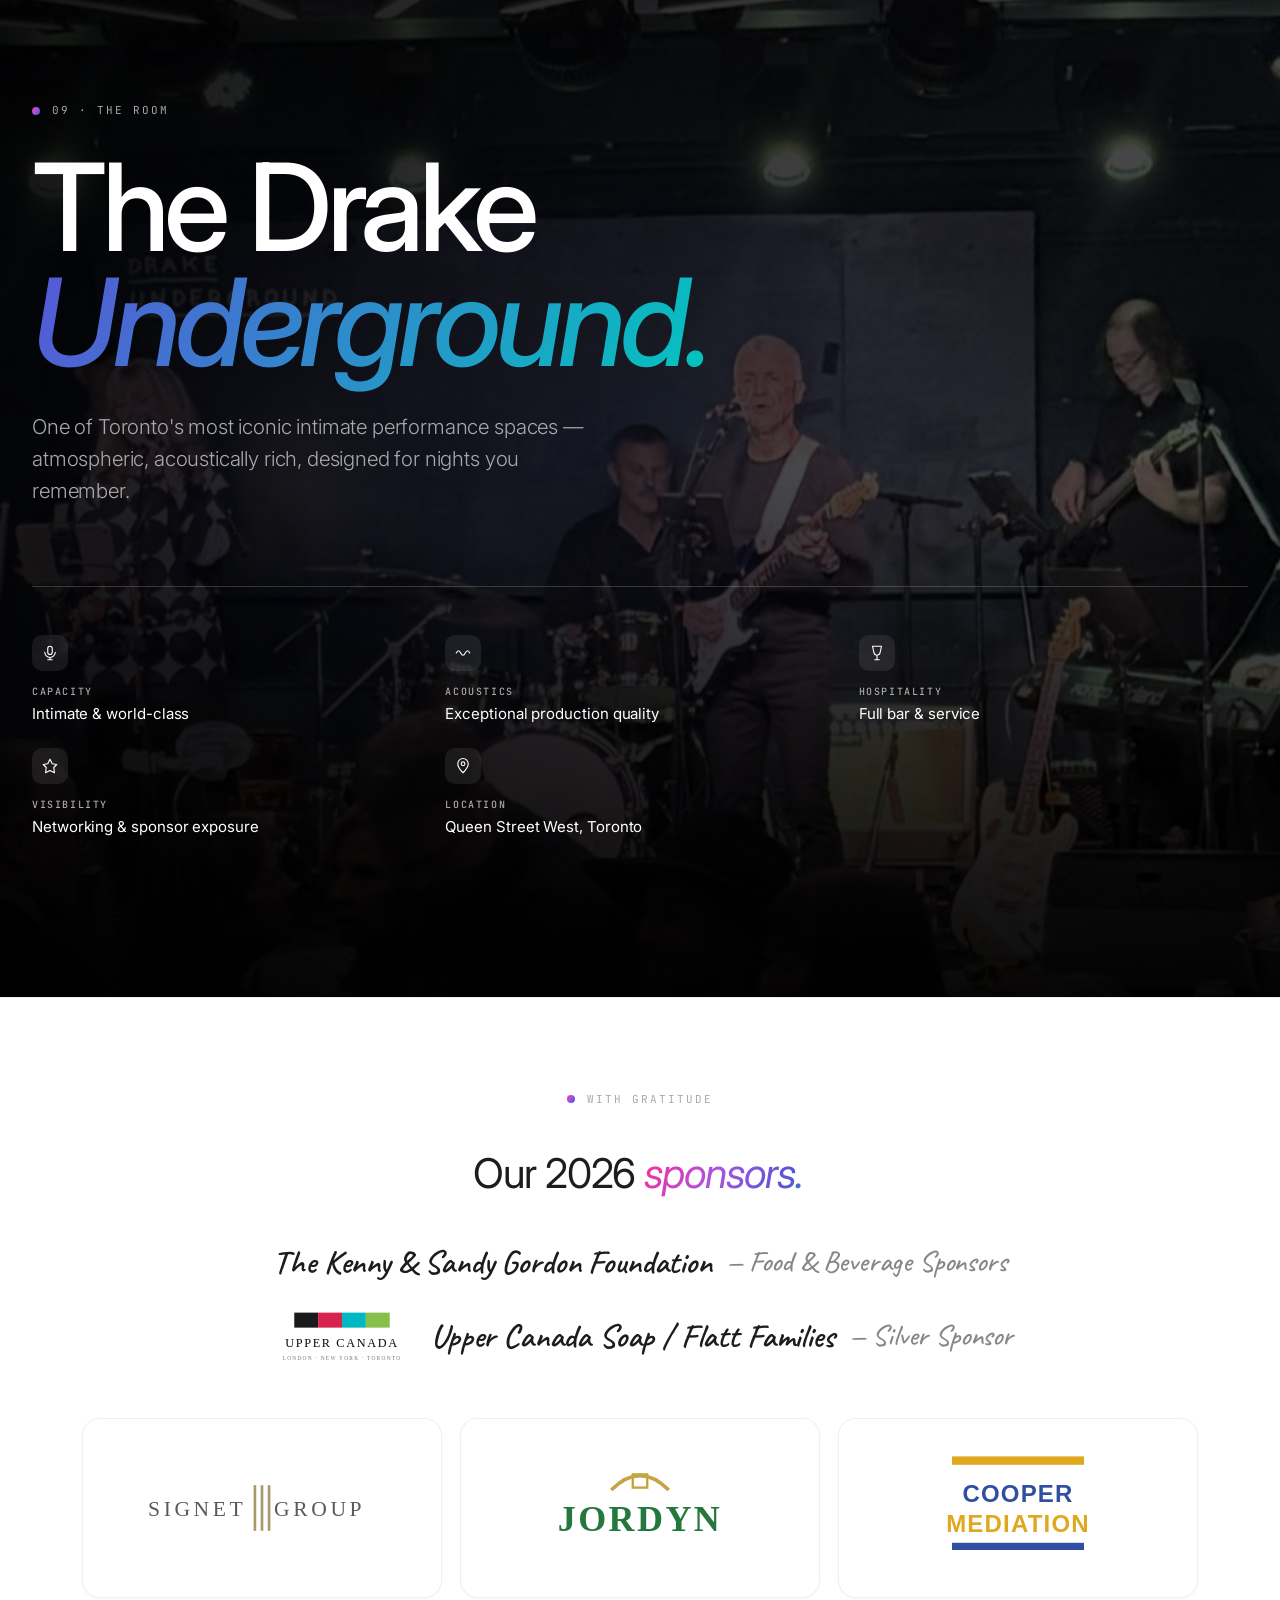
==== commit b33d396a: "2026 page: bigger bolder hero type, one clock for every countdown, responsive fixes from QA sweep" ====
--- a/2026.html
+++ b/2026.html
@@ -2809,10 +2809,44 @@
   .tb-count{ position: static; transform: none; padding: 5px 10px; gap: 7px; }
   .topbar .right{ display: none; }
 }
+@media (max-width: 430px){
+  .tb-count [data-tb-label]{ display: none; }
+}
+@media (max-width: 380px){
+  .tb-count{ padding: 4px 8px; gap: 6px; }
+  .topbar{ padding-left: 14px; padding-right: 14px; }
+}
 
 
 /* gradient italic headings: never clip the italic overhang, even across line breaks */
 h1 em, h2 em, h3 em{ -webkit-box-decoration-break: clone; box-decoration-break: clone; padding-right: .1em; }
+
+
+/* ============ HERO TYPE (bigger, bolder) ============ */
+.hero .wrap{ max-width: 1440px; }
+.hero-thesis{ font-size: clamp(56px, 8.4vw, 156px); font-weight: 700; letter-spacing: -.052em; line-height: .98; margin-bottom: 56px; }
+.hero-thesis em, .hero-thesis strong{ font-weight: 700; }
+@media (max-width: 480px){
+  .hero-thesis{ font-size: clamp(44px, 14.6vw, 72px); letter-spacing: -.05em; }
+}
+@media (max-width: 760px){
+  .hero-actions{ justify-self: stretch; width: 100%; }
+  .hero-actions .btn{ flex: 1; justify-content: center; }
+}
+
+/* ============ RESPONSIVE FIXES (QA sweep) ============ */
+@media (max-width: 600px){
+  .work-supporting{ grid-template-columns: 1fr !important; }
+}
+@media (max-width: 480px){
+  .venue h2{ font-size: clamp(38px, 13vw, 60px) !important; }
+  .artists-intro h2{ font-size: clamp(38px, 13vw, 56px) !important; }
+}
+@media (max-width: 360px){
+  .flow-diagram{ grid-template-columns: 1fr !important; }
+  .flow-diagram > *{ min-width: 0; }
+  .flow-result{ grid-column: auto !important; }
+}
 
 /* ============ STICKY ACTION BAR (all screens) ============ */
 .tix-sticky{ position: fixed; left: 50%; bottom: calc(18px + env(safe-area-inset-bottom, 0px)); z-index: 1000;
@@ -2877,7 +2911,7 @@
 <!-- ============ TOP BAR ============ -->
 <div class="topbar">
   <div class="left"><span class="dot"></span>SONGS&nbsp;FOR&nbsp;HOPE&nbsp;·&nbsp;2026</div>
-  <div class="tb-count" data-tb-count><span class="tb-dot"></span><span data-tb-label>Doors in</span><b data-tb-time>--</b></div>
+  <div class="tb-count" data-tb-count><span class="tb-dot"></span><span data-tb-label>Doors open in</span><b data-tb-time>--</b></div>
   <div class="right">
     <span>Drake Underground</span>
     <span>Toronto</span>
@@ -3566,7 +3600,7 @@
 
 <!-- Sticky action bar (all screens) -->
 <div class="tix-sticky" id="tixSticky">
-  <div class="ts-meta"><b>Songs For Hope · Sat Nov 14</b><span data-ts-sub>The Drake Underground · $50</span></div>
+  <div class="ts-meta"><b>Songs For Hope · Sat Nov 14</b><span data-ts-sub>Doors open in</span></div>
   <div class="ts-actions">
     <a class="ts-btn ts-buy" href="https://www.canadahelps.org/en/charities/seeds-of-hope-foundation/events/songs-for-hope-2026-an-evening-of-music-and-giving-in-support-of-seeds-of-hope-foundation/" target="_blank" rel="noopener">Buy tickets</a>
     <a class="ts-btn ts-auc" href="https://app.galabid.com/soh2026/items" target="_blank" rel="noopener">Visit the auction</a>
@@ -3756,31 +3790,36 @@
     var cta = document.querySelector('[data-auc-cta]'); if (cta) cta.innerHTML = 'See the auction <span aria-hidden="true">↗</span>';
   }
   function pad(n){ return (n < 10 ? '0' : '') + n; }
+  // ONE clock drives every countdown on the page (header, tickets section, sticky bar)
+  function setAll(label, time, msg){
+    if (tbLabel) tbLabel.textContent = label;
+    if (tbTime) tbTime.textContent = time;
+    if (stickySub) stickySub.textContent = time ? label + ' ' + time : label;
+    if (box){
+      var units = box.querySelector('[data-tc-units]'), lab = box.querySelector('[data-tc-label]'), m = box.querySelector('[data-tc-msg]');
+      lab.textContent = label;
+      if (msg){ units.hidden = true; m.hidden = false; m.textContent = msg; } else { units.hidden = false; m.hidden = true; }
+    }
+  }
   function tick(){
     var now = Date.now();
-    if (!box) return;
-    var units = box.querySelector('[data-tc-units]'), label = box.querySelector('[data-tc-label]'), msg = box.querySelector('[data-tc-msg]');
     if (now < DOORS){
       var t = Math.floor((DOORS - now) / 1000);
       var d = Math.floor(t / 86400), h = Math.floor(t % 86400 / 3600), m = Math.floor(t % 3600 / 60), s = t % 60;
-      box.querySelector('[data-tc="d"]').textContent = d;
-      box.querySelector('[data-tc="h"]').textContent = pad(h);
-      box.querySelector('[data-tc="m"]').textContent = pad(m);
-      box.querySelector('[data-tc="s"]').textContent = pad(s);
-      if (stickySub) stickySub.textContent = (d > 0 ? 'Doors in ' + d + 'd ' + h + 'h' : 'Tonight · doors 6:30 PM') + ' · $50';
-      if (tbTime) tbTime.textContent = (d > 0 ? d + 'd ' : '') + pad(h) + 'h ' + pad(m) + 'm ' + pad(s) + 's';
+      var time = (d > 0 ? d + 'd ' : '') + pad(h) + 'h ' + pad(m) + 'm ' + pad(s) + 's';
+      setAll('Doors open in', time, null);
+      if (box){
+        box.querySelector('[data-tc="d"]').textContent = d;
+        box.querySelector('[data-tc="h"]').textContent = pad(h);
+        box.querySelector('[data-tc="m"]').textContent = pad(m);
+        box.querySelector('[data-tc="s"]').textContent = pad(s);
+      }
     } else if (now < END){
-      units.hidden = true; msg.hidden = false;
-      label.textContent = 'Happening now';
-      msg.textContent = 'Doors are open at The Drake Underground.';
-      if (stickySub) stickySub.textContent = 'Happening now · The Drake Underground';
-      if (tbLabel){ tbLabel.textContent = 'Live now'; tbTime.textContent = 'Drake Underground'; }
+      setAll('Live now', 'The Drake Underground', 'Doors are open at The Drake Underground.');
     } else {
-      units.hidden = true; msg.hidden = false;
-      label.textContent = 'Thank you';
-      msg.textContent = 'Thank you for being part of Songs For Hope 2026.';
-      if (sticky) sticky.remove(), sticky = null;
-      if (tbLabel){ tbLabel.textContent = 'Thank you'; tbTime.textContent = 'See you next year'; }
+      setAll('Thank you', '', 'Thank you for being part of Songs For Hope 2026.');
+      if (tbTime) tbTime.textContent = 'See you next year';
+      if (sticky) sticky.remove(), sticky = null, stickySub = null;
       postEvent();
     }
   }
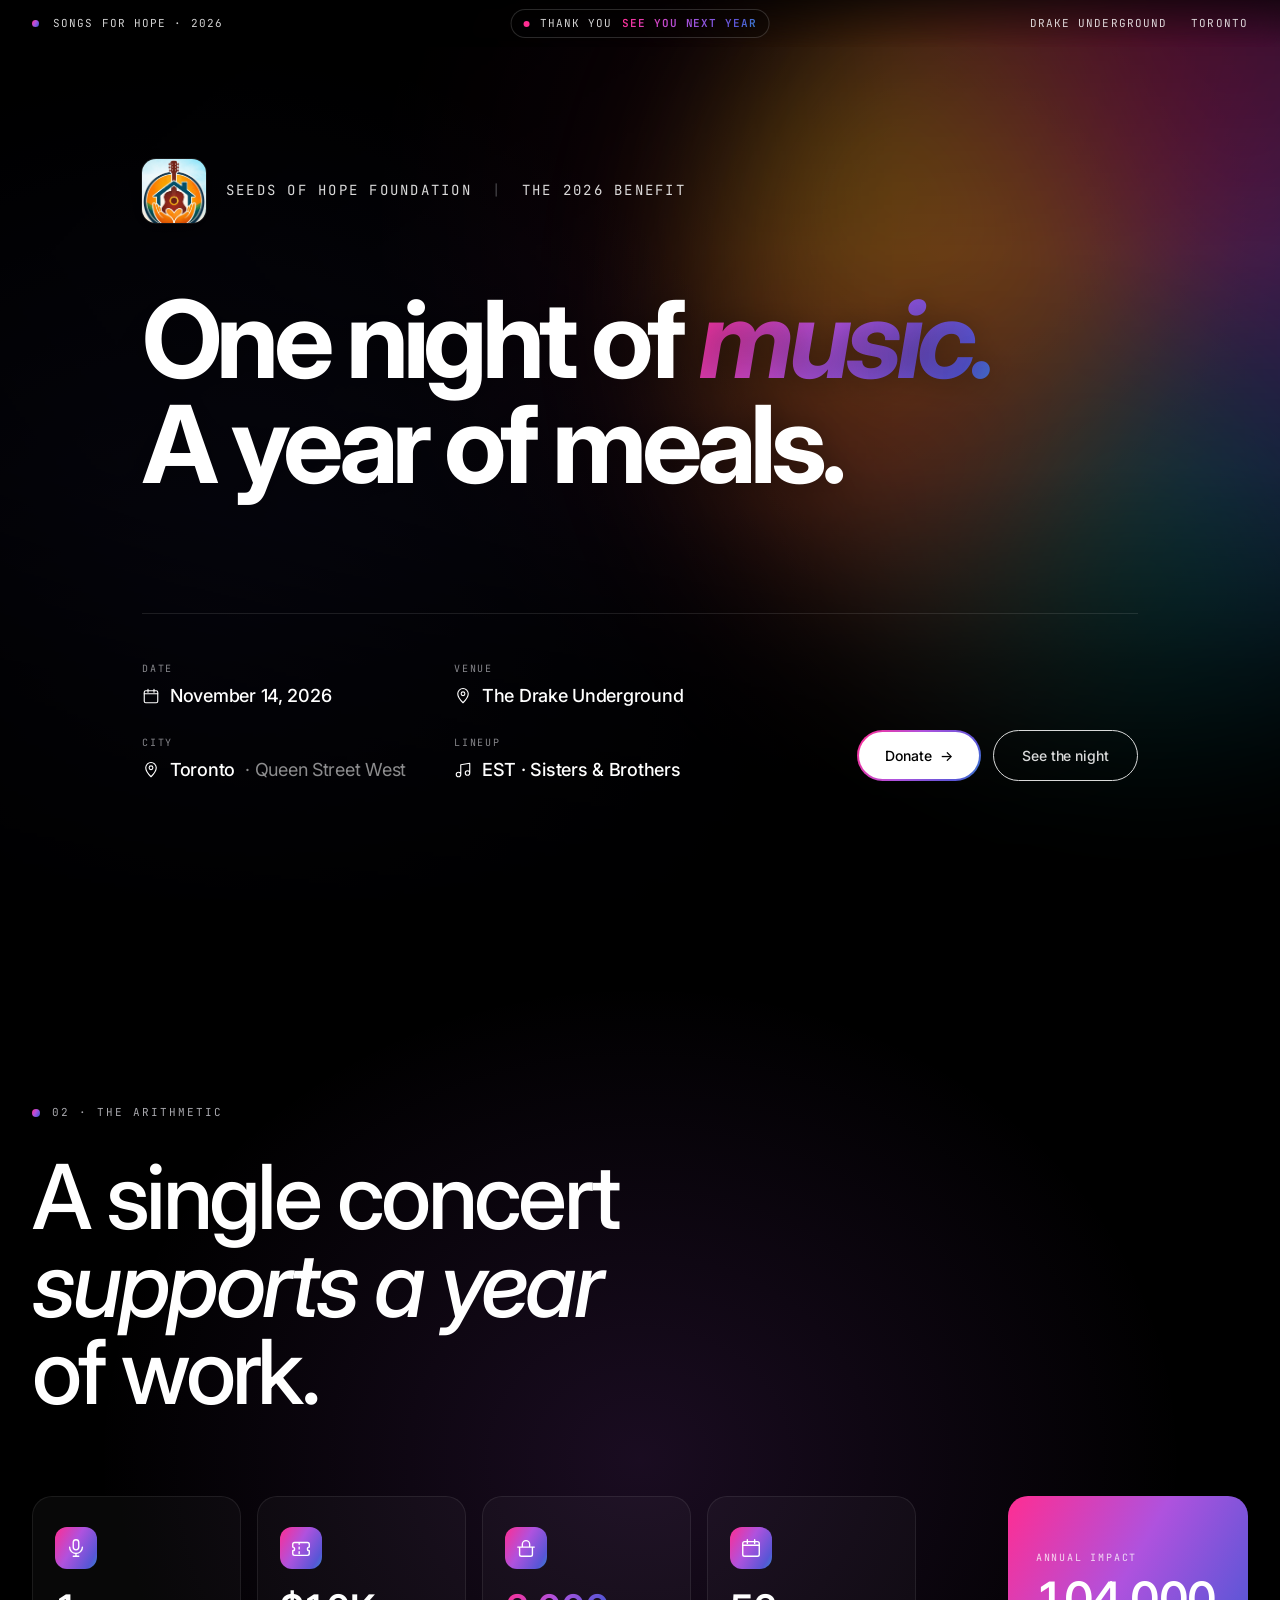
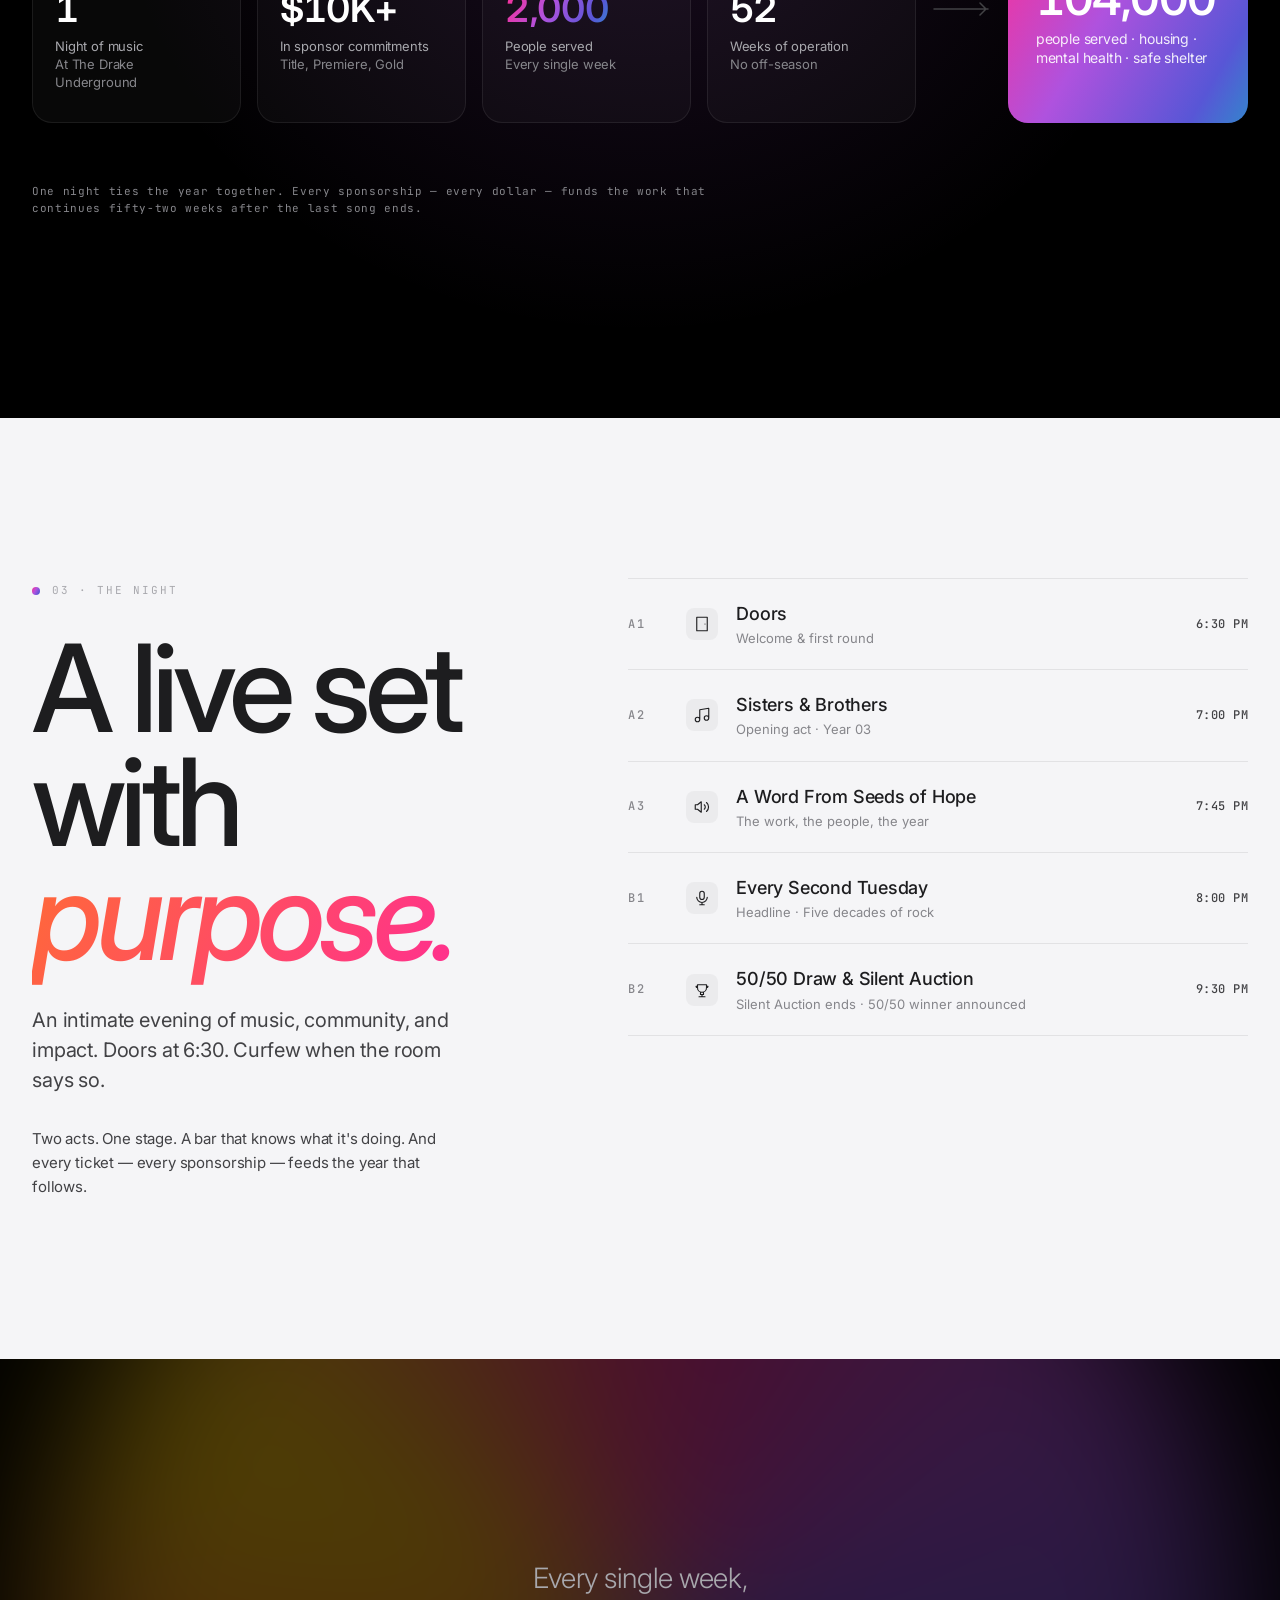
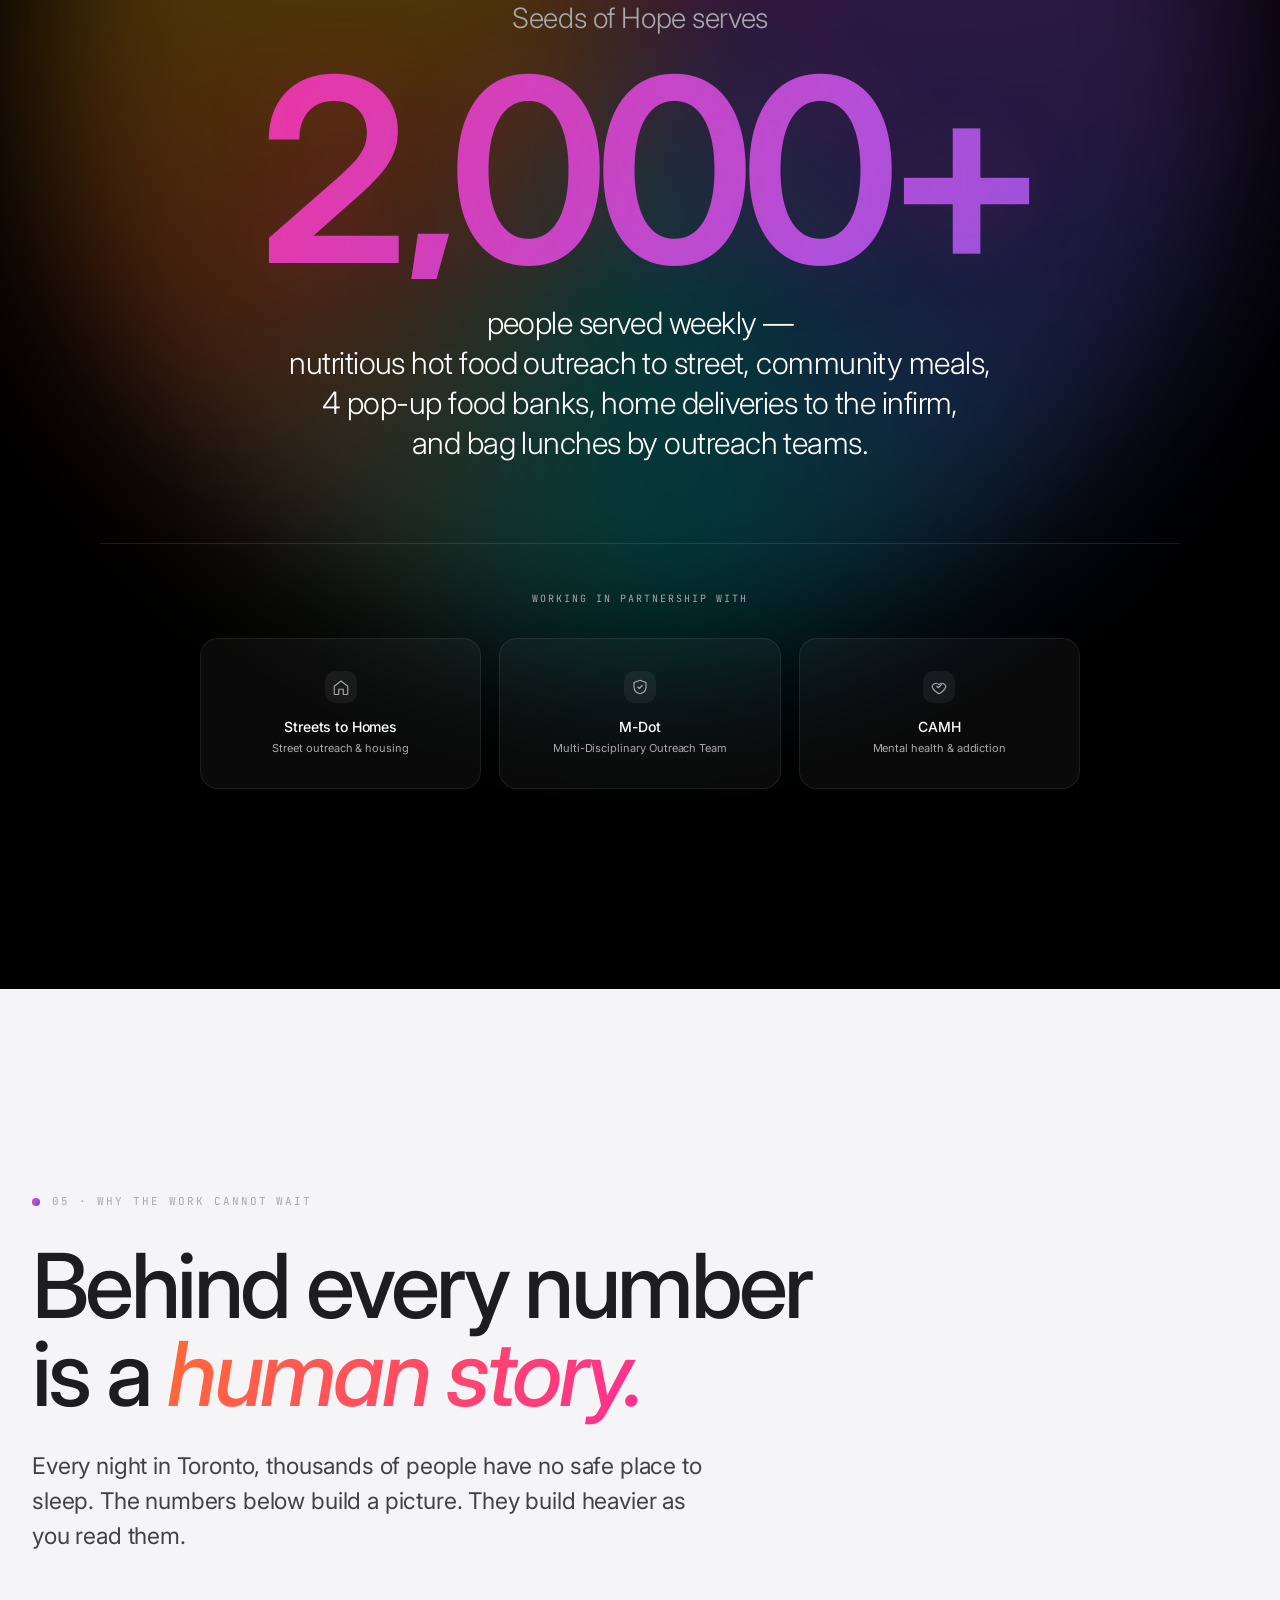
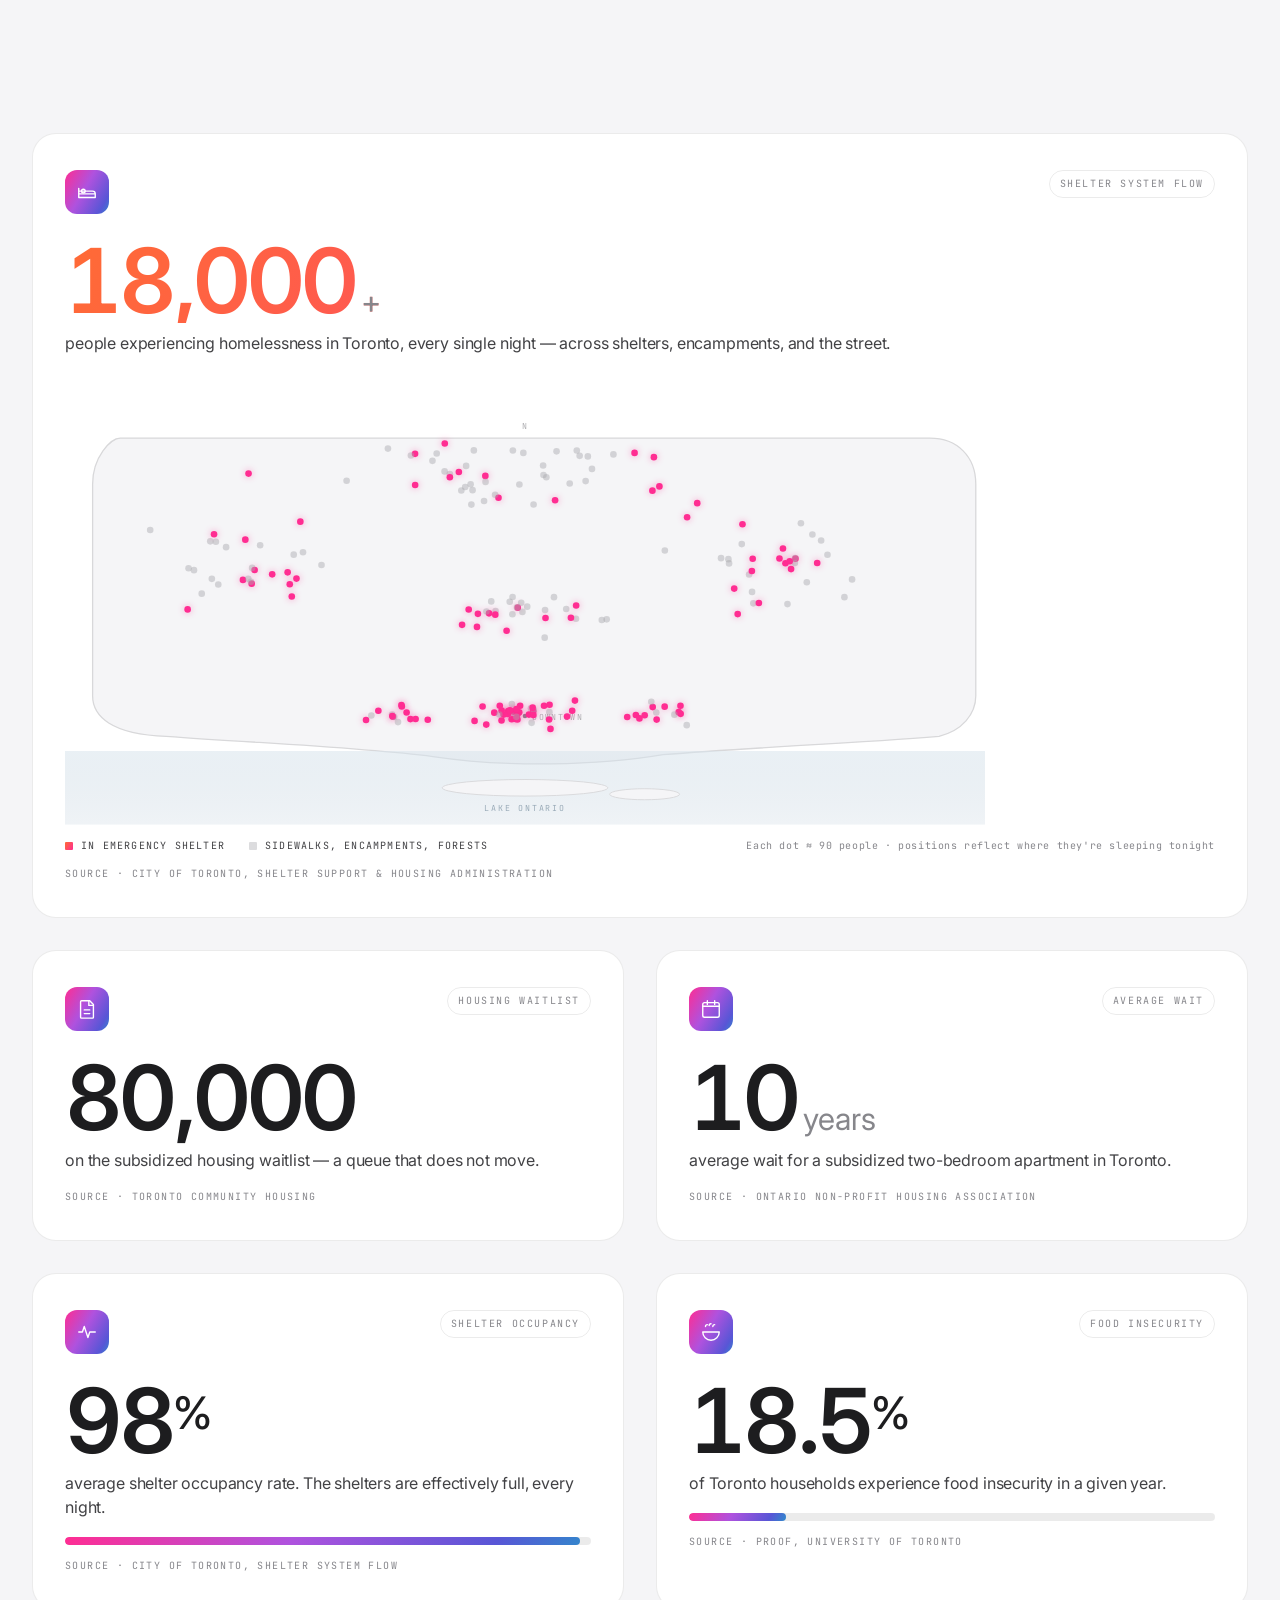
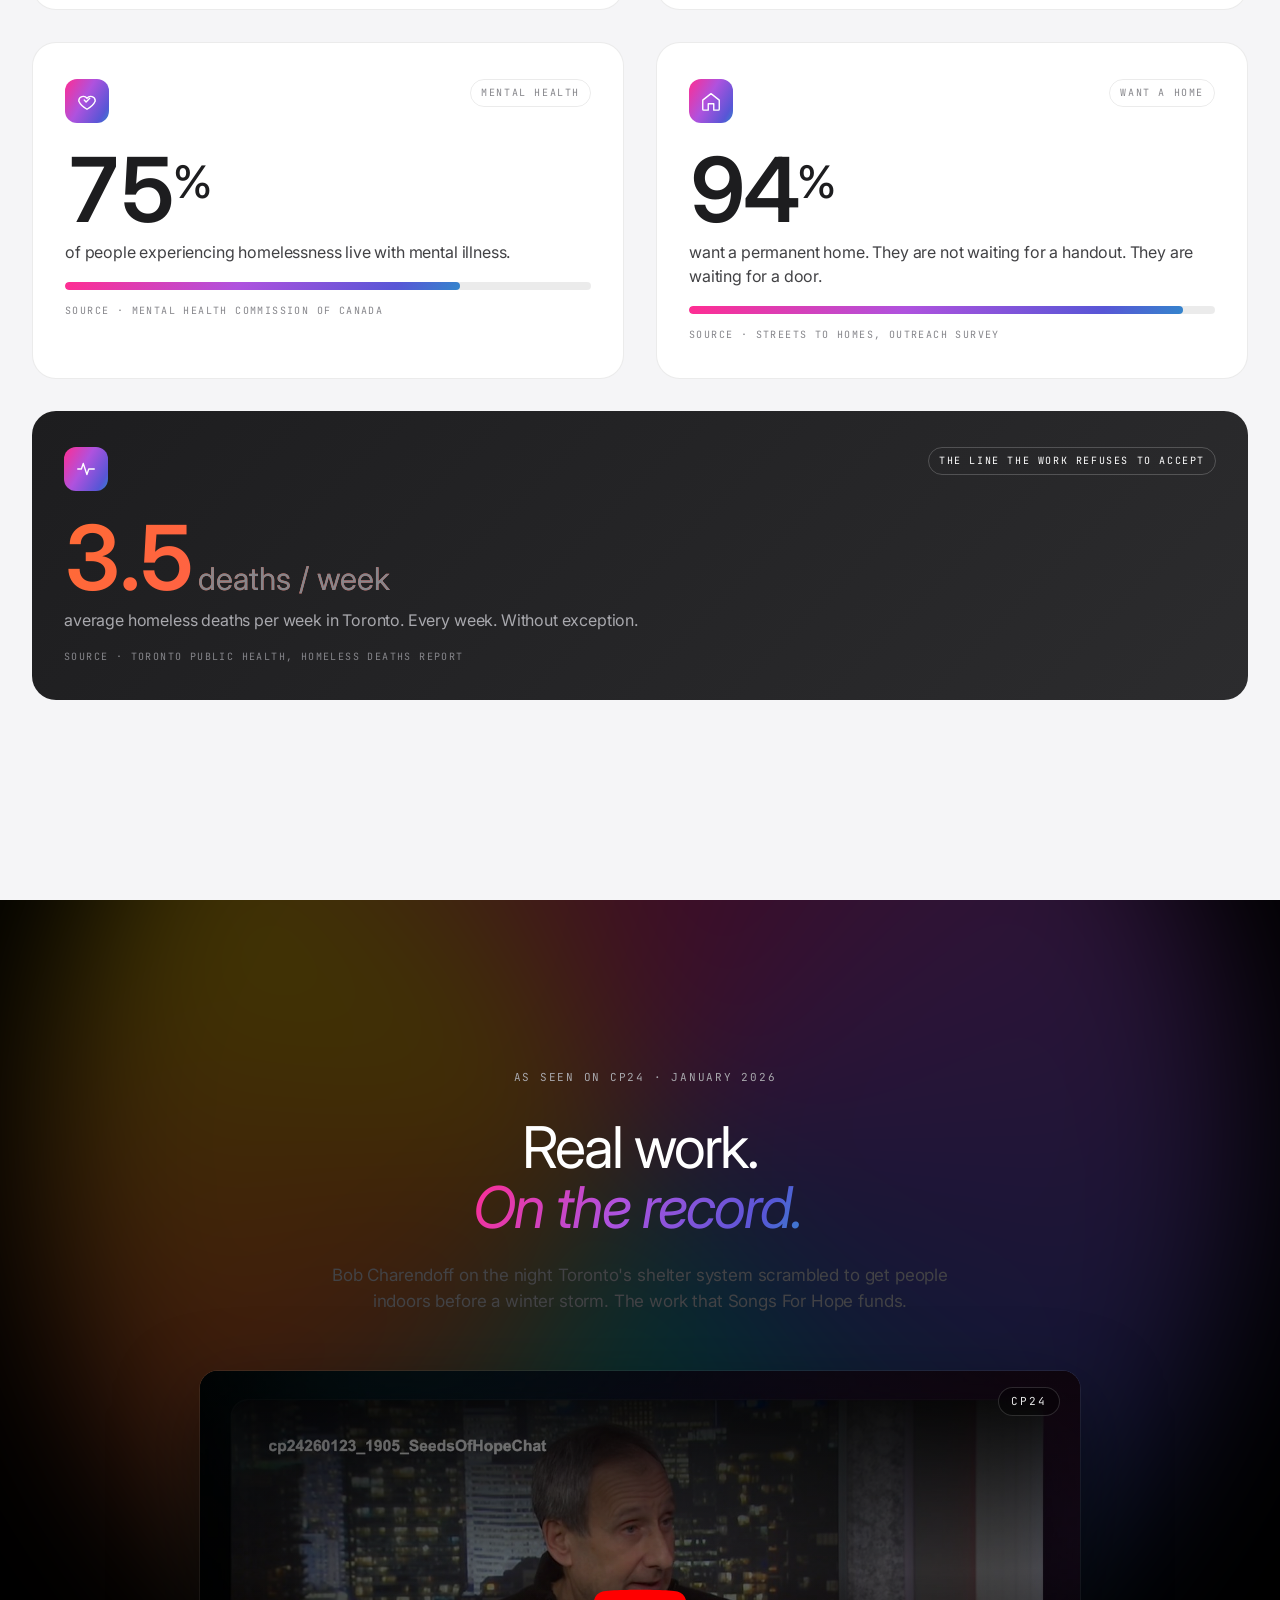
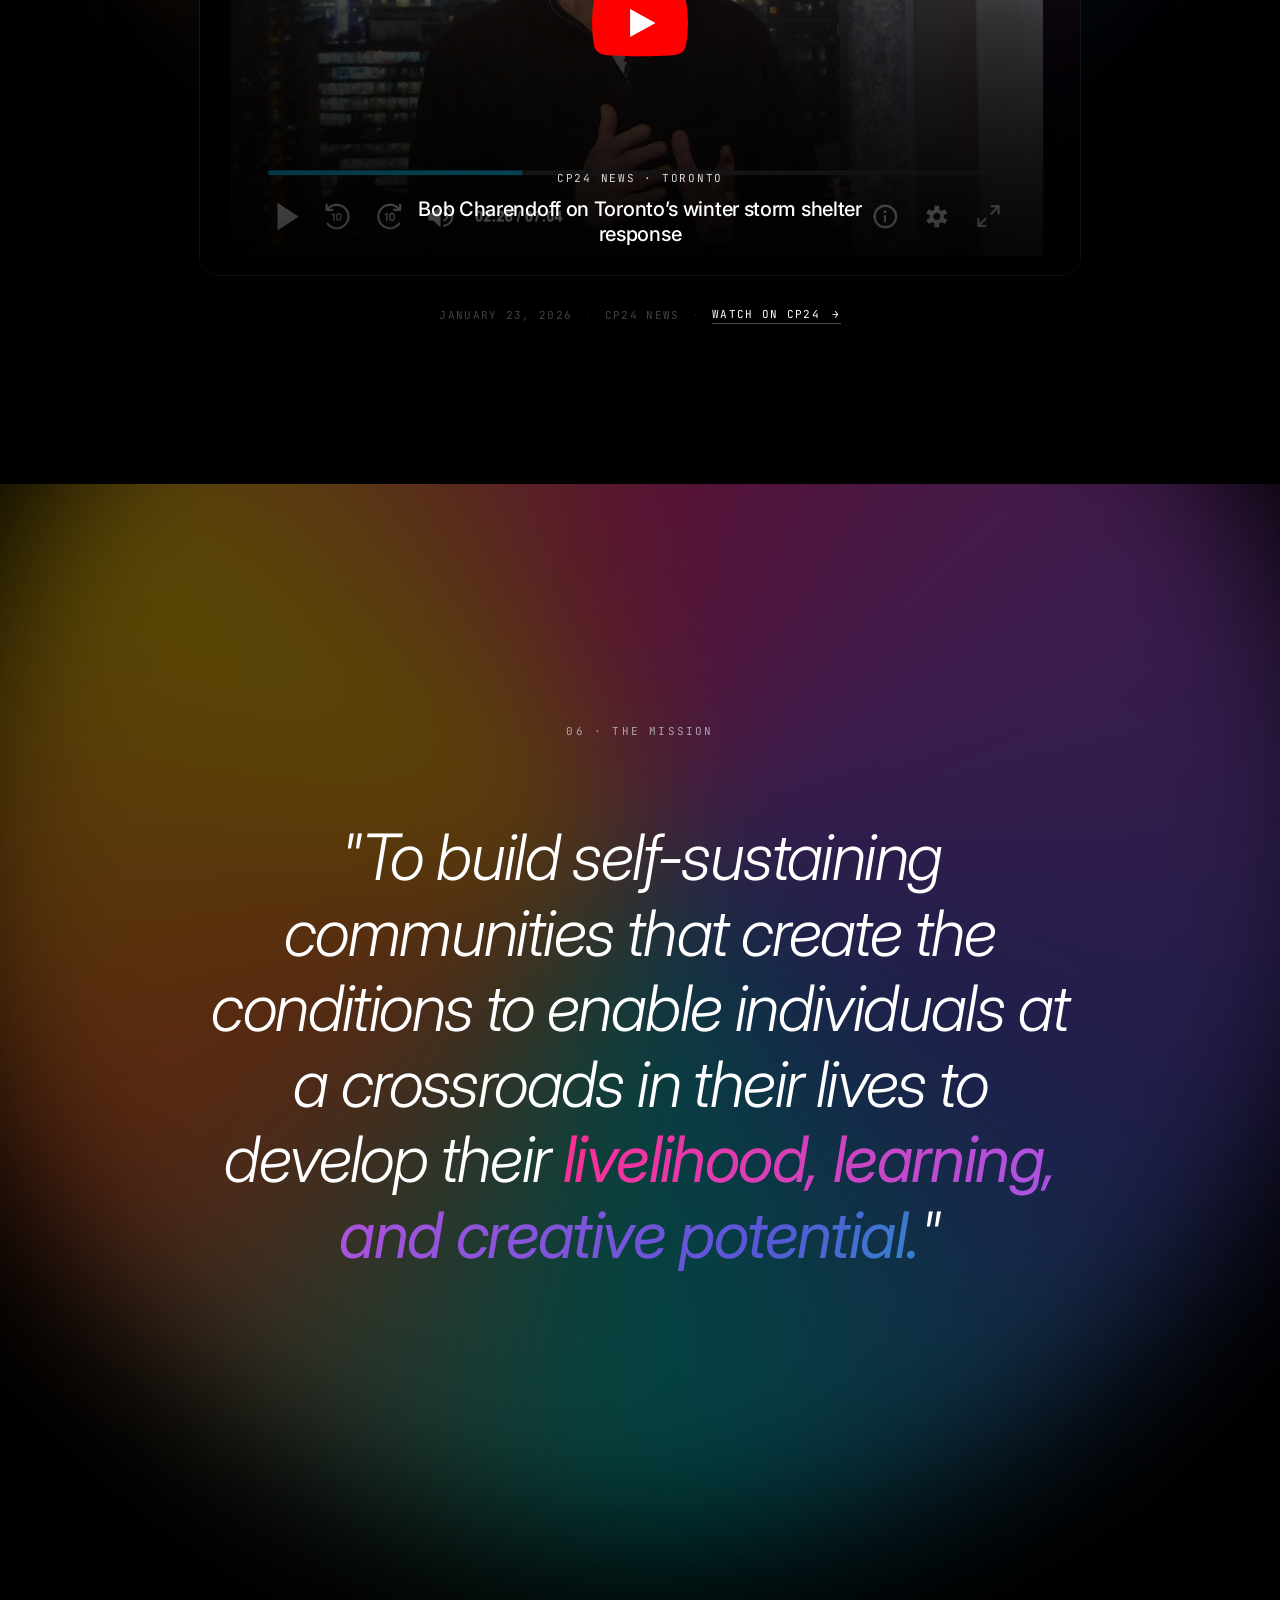
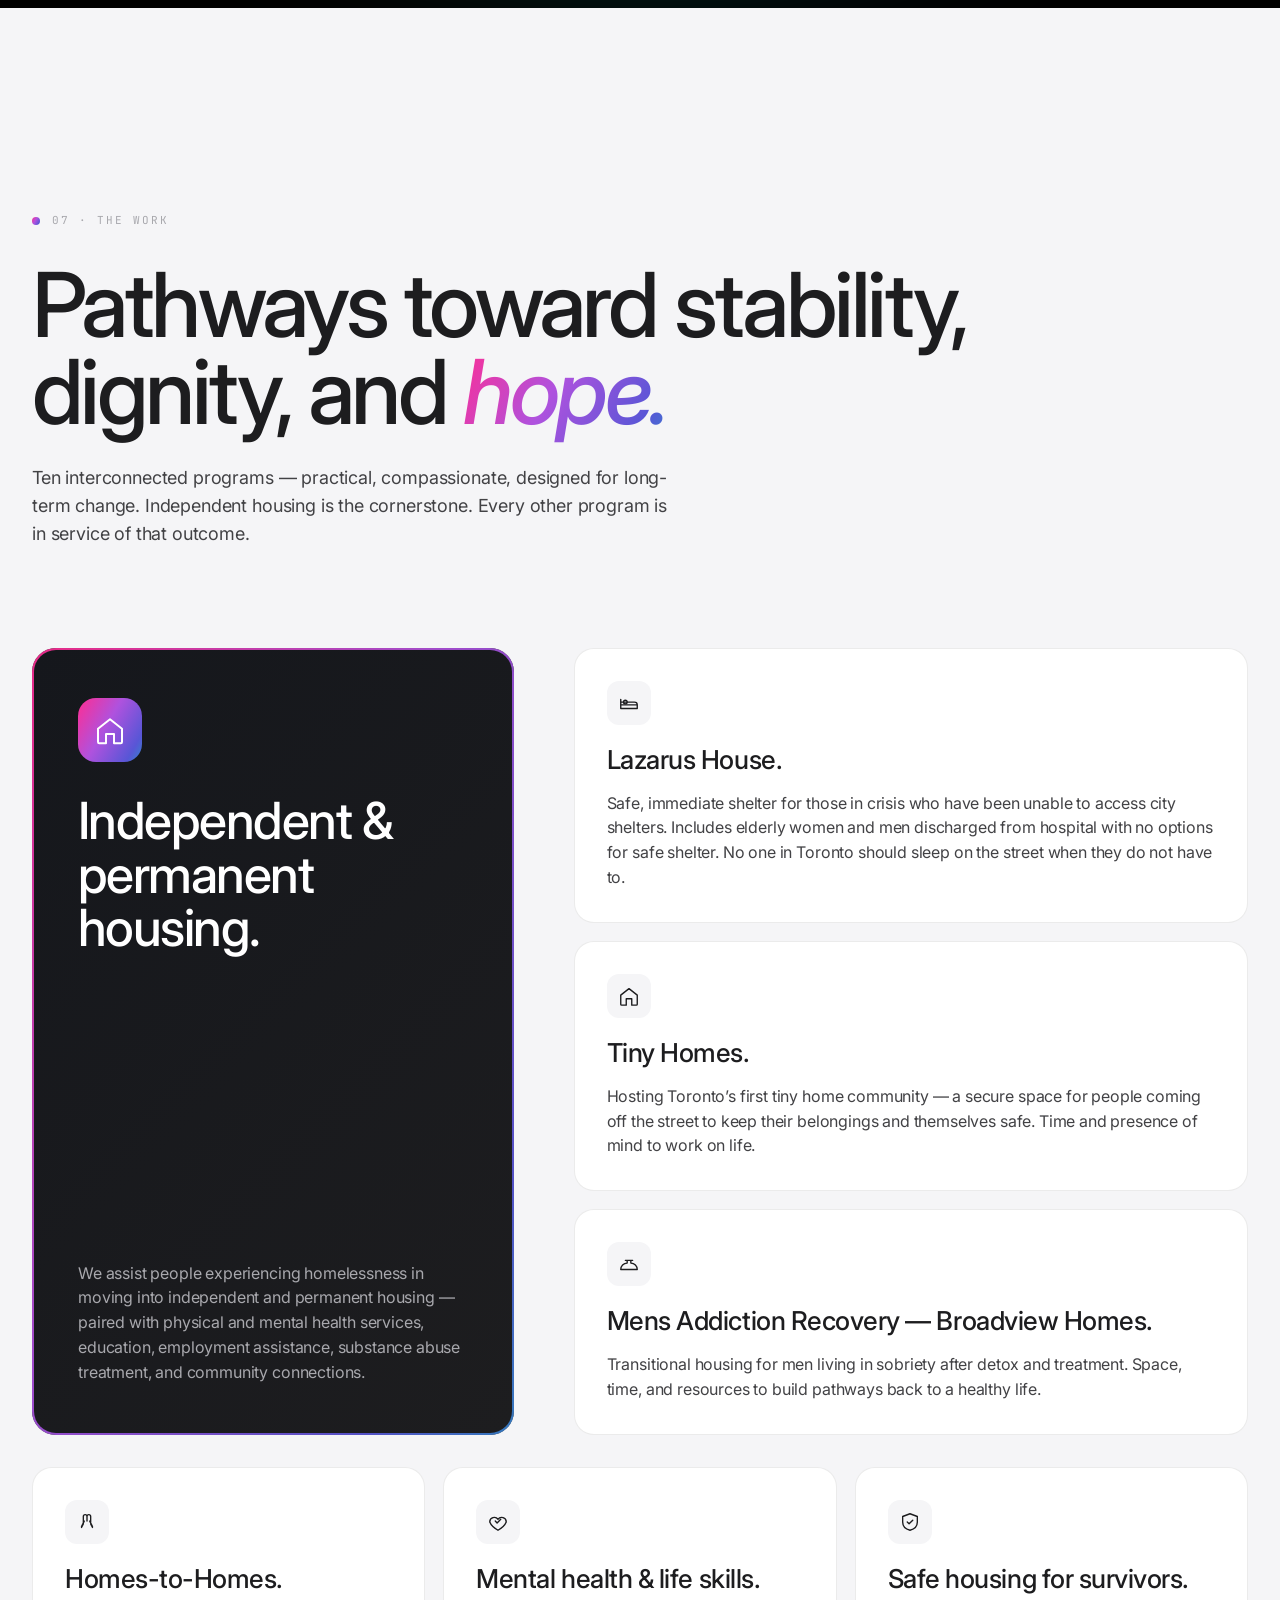
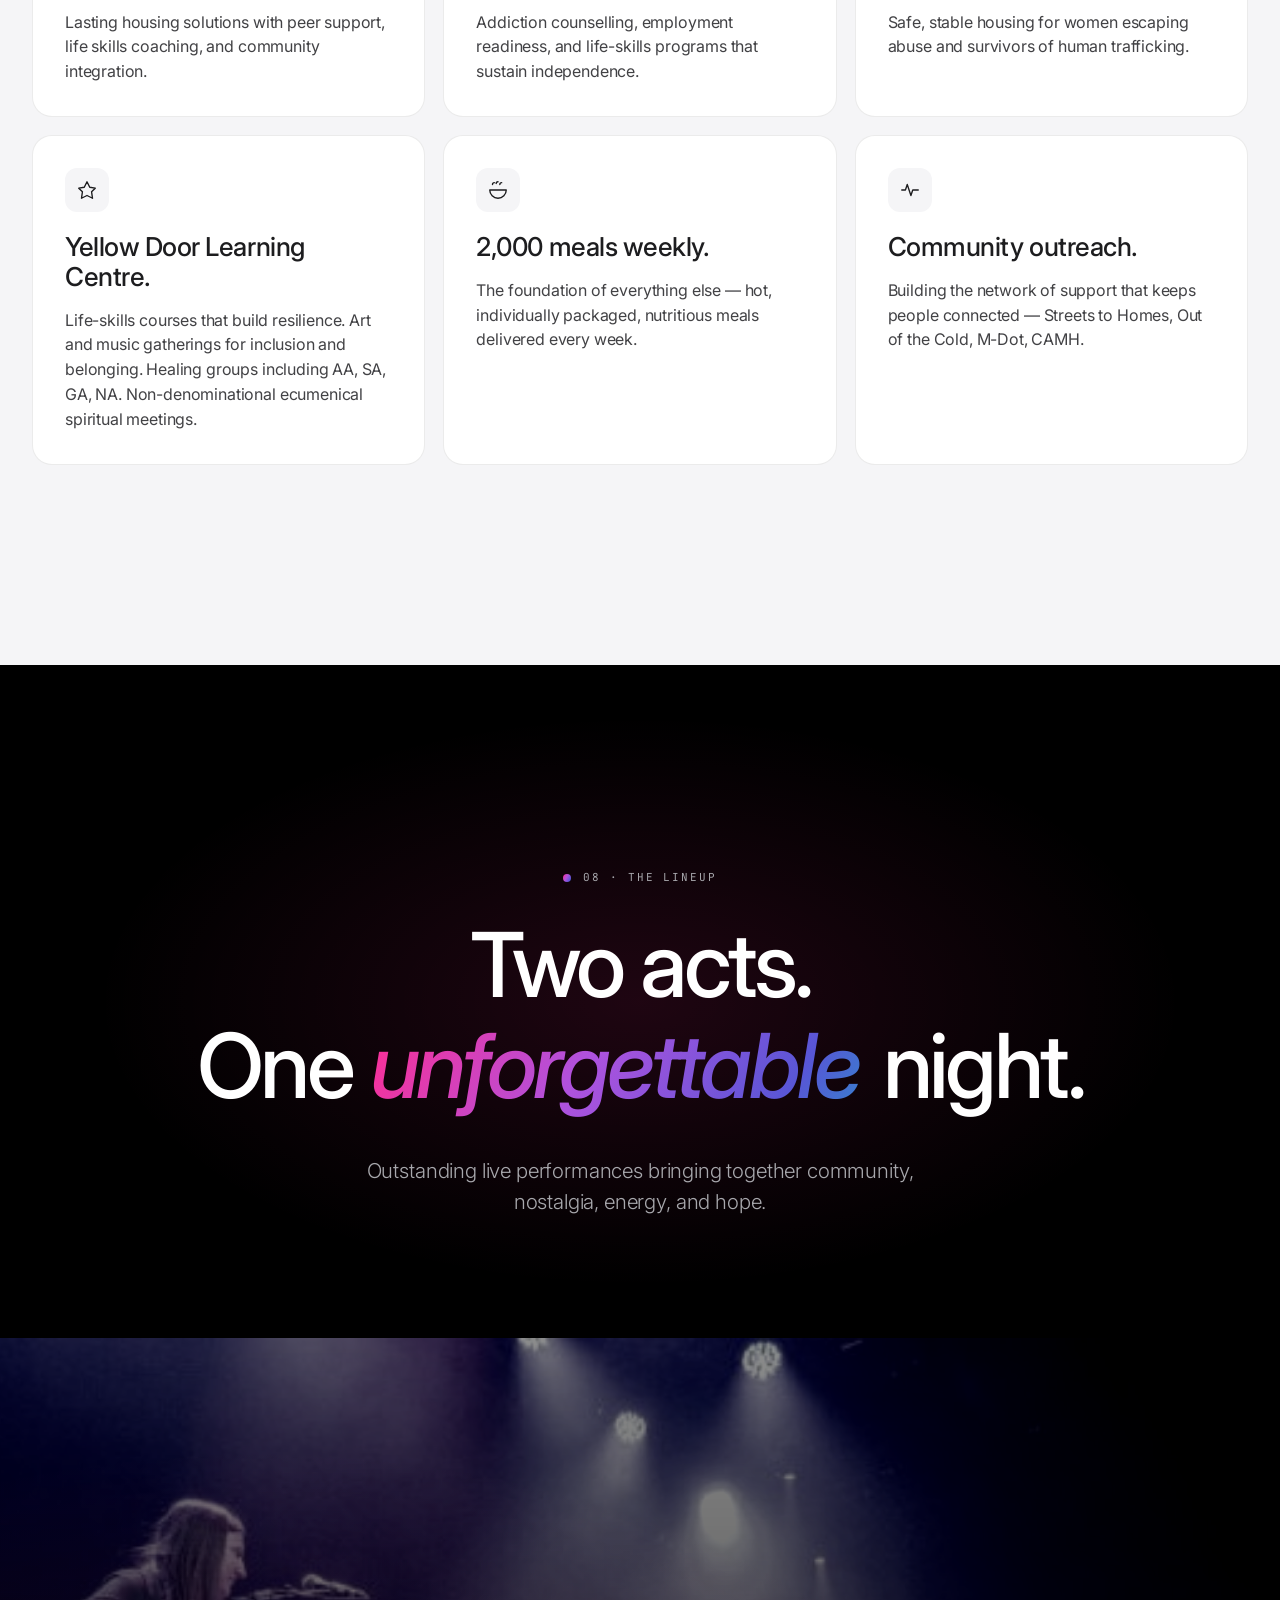
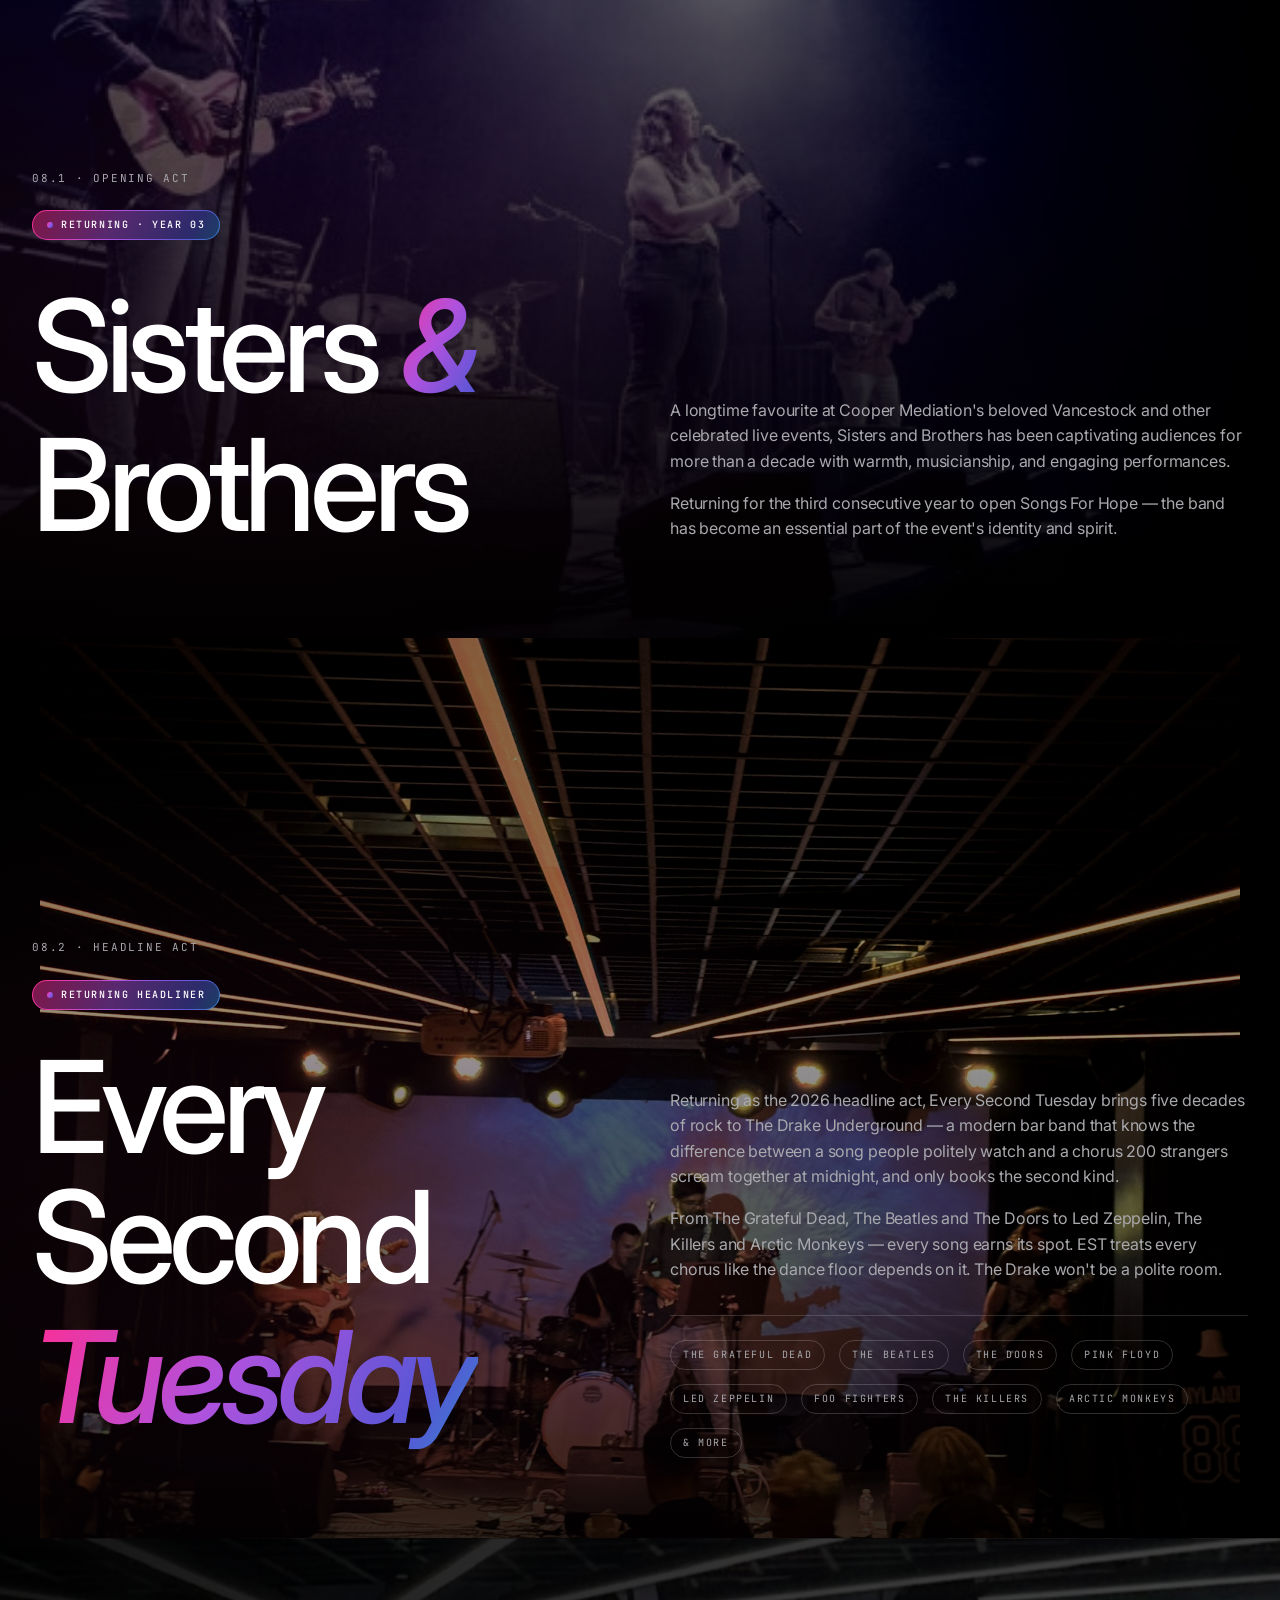
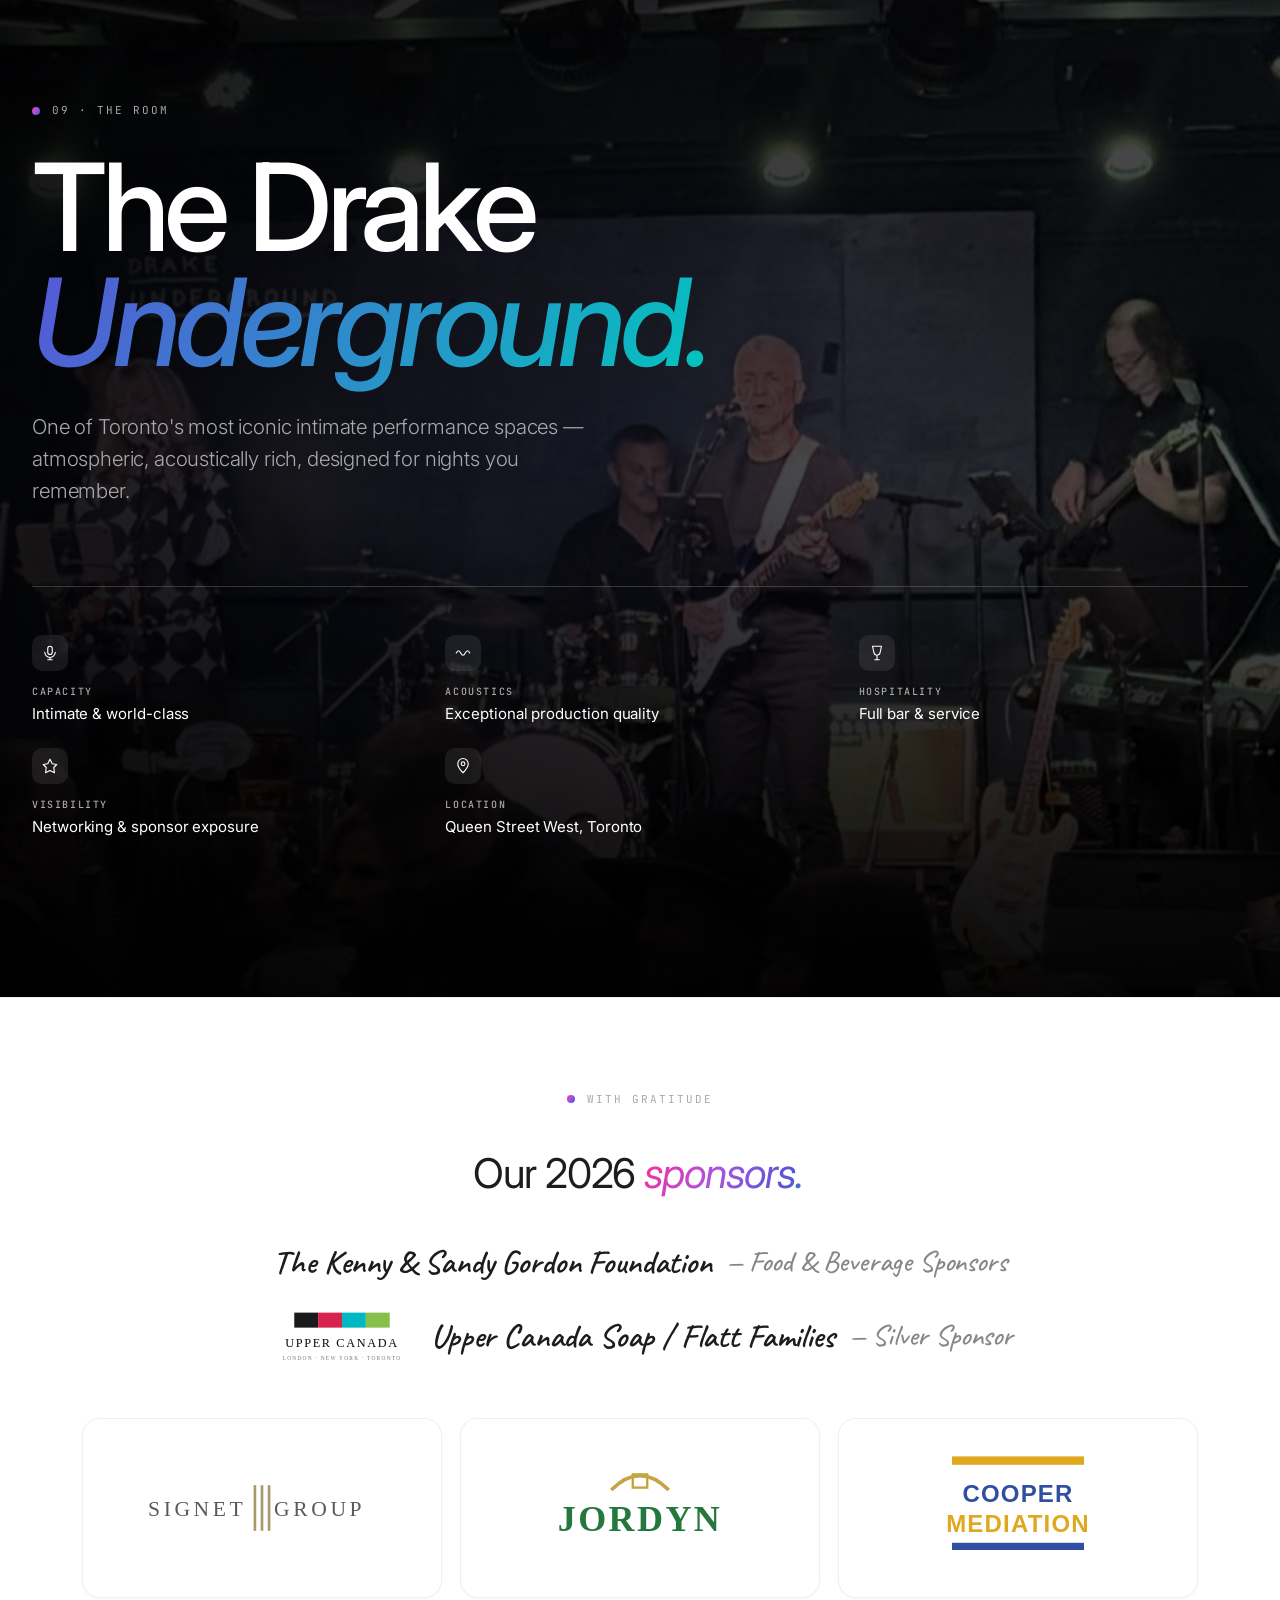
==== commit f322250f: "2026 page: hero fits short laptop screens; 2-up auction grid on tablets" ====
--- a/2026.html
+++ b/2026.html
@@ -2846,6 +2846,23 @@
   .flow-diagram{ grid-template-columns: 1fr !important; }
   .flow-diagram > *{ min-width: 0; }
   .flow-result{ grid-column: auto !important; }
+}
+
+
+/* auction: 2-up grid on tablets, swipe carousel only on phones */
+@media (min-width: 601px) and (max-width: 900px){
+  .auc-grid{ display: grid !important; grid-template-columns: repeat(2, minmax(0, 1fr)); overflow: visible; margin: 0 auto; padding: 0; gap: 16px; scroll-snap-type: none; }
+  .auc-card{ flex: none; }
+}
+
+
+/* short laptop screens: keep the whole hero (incl. buttons) on the first screen */
+@media (min-width: 761px) and (max-height: 860px){
+  .hero{ padding: 92px 0 44px; }
+  .hero-stage{ margin-bottom: 32px; }
+  .hero-thesis{ font-size: clamp(56px, min(8.4vw, 15.5vh), 156px); margin-bottom: 28px; }
+  .hero-grid-bottom{ margin-top: 28px; padding-top: 28px; }
+  .hero-set{ gap: 18px 48px; }
 }
 
 /* ============ STICKY ACTION BAR (all screens) ============ */
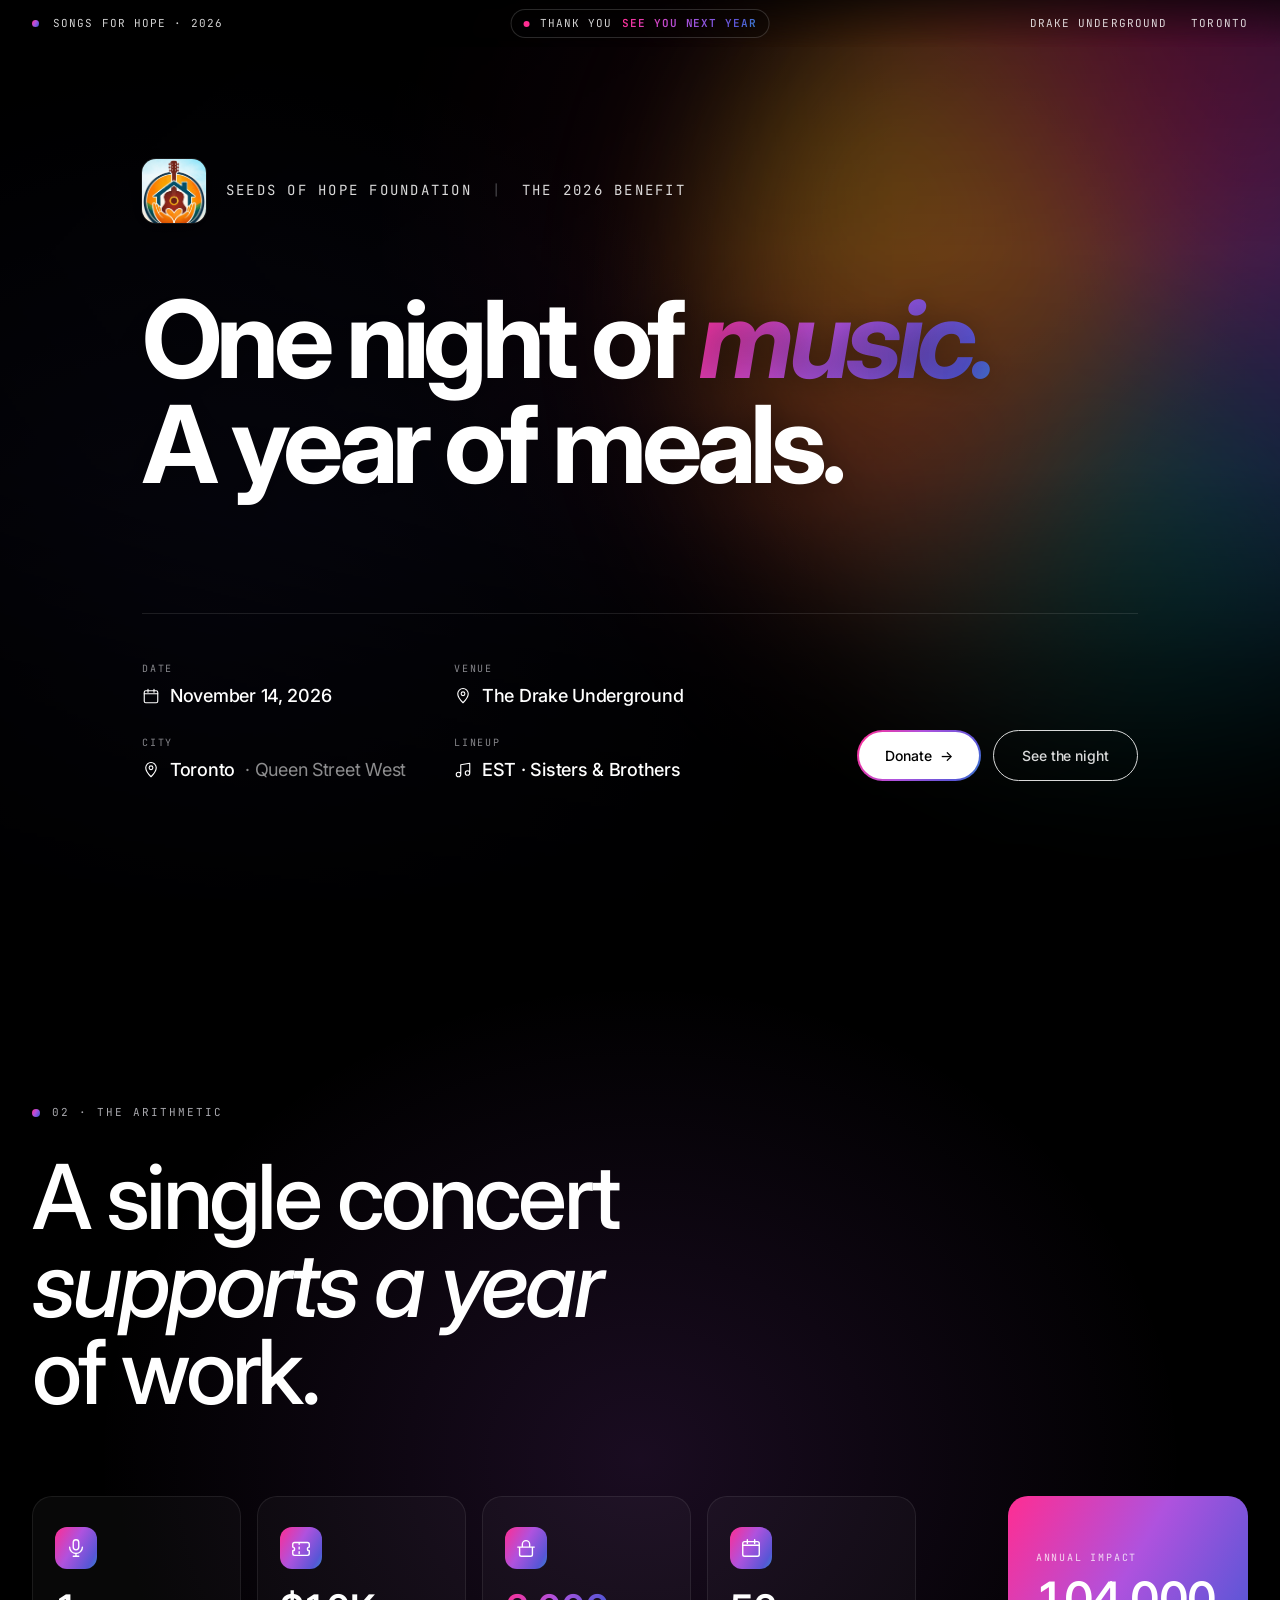
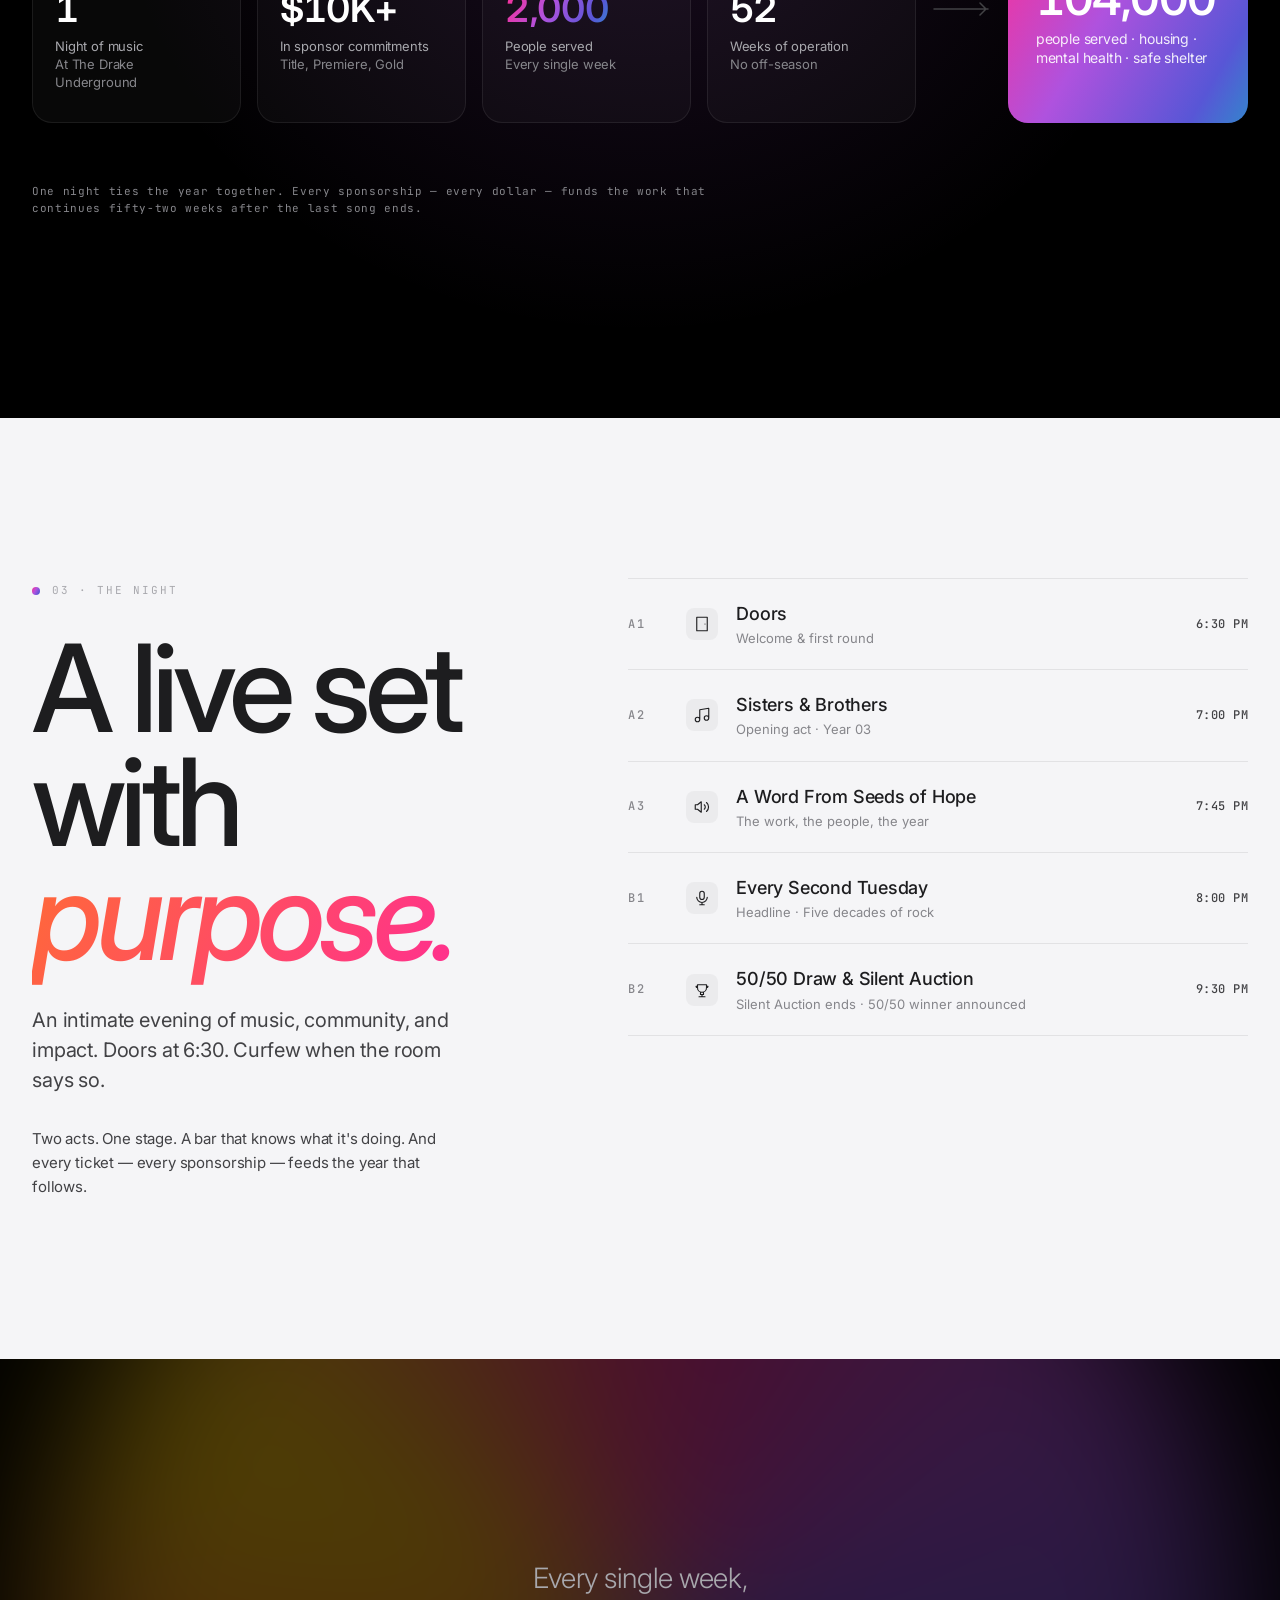
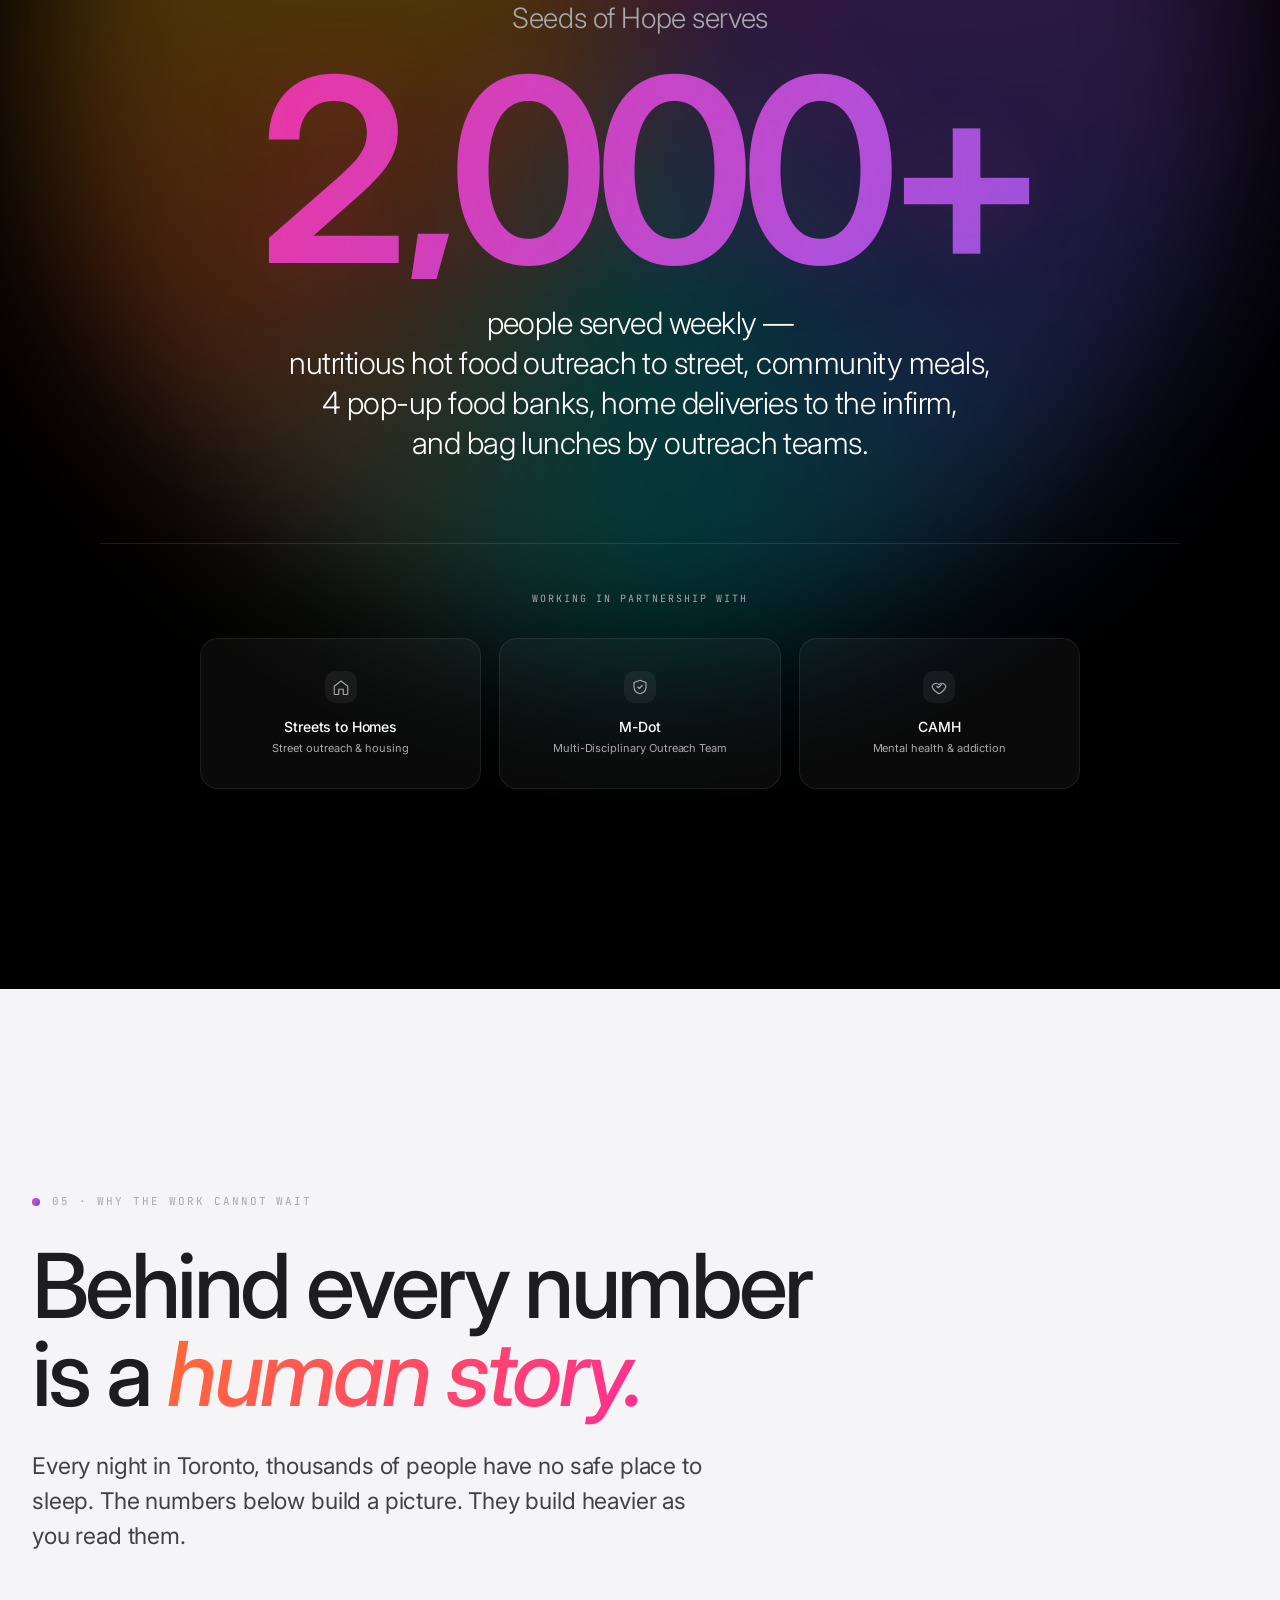
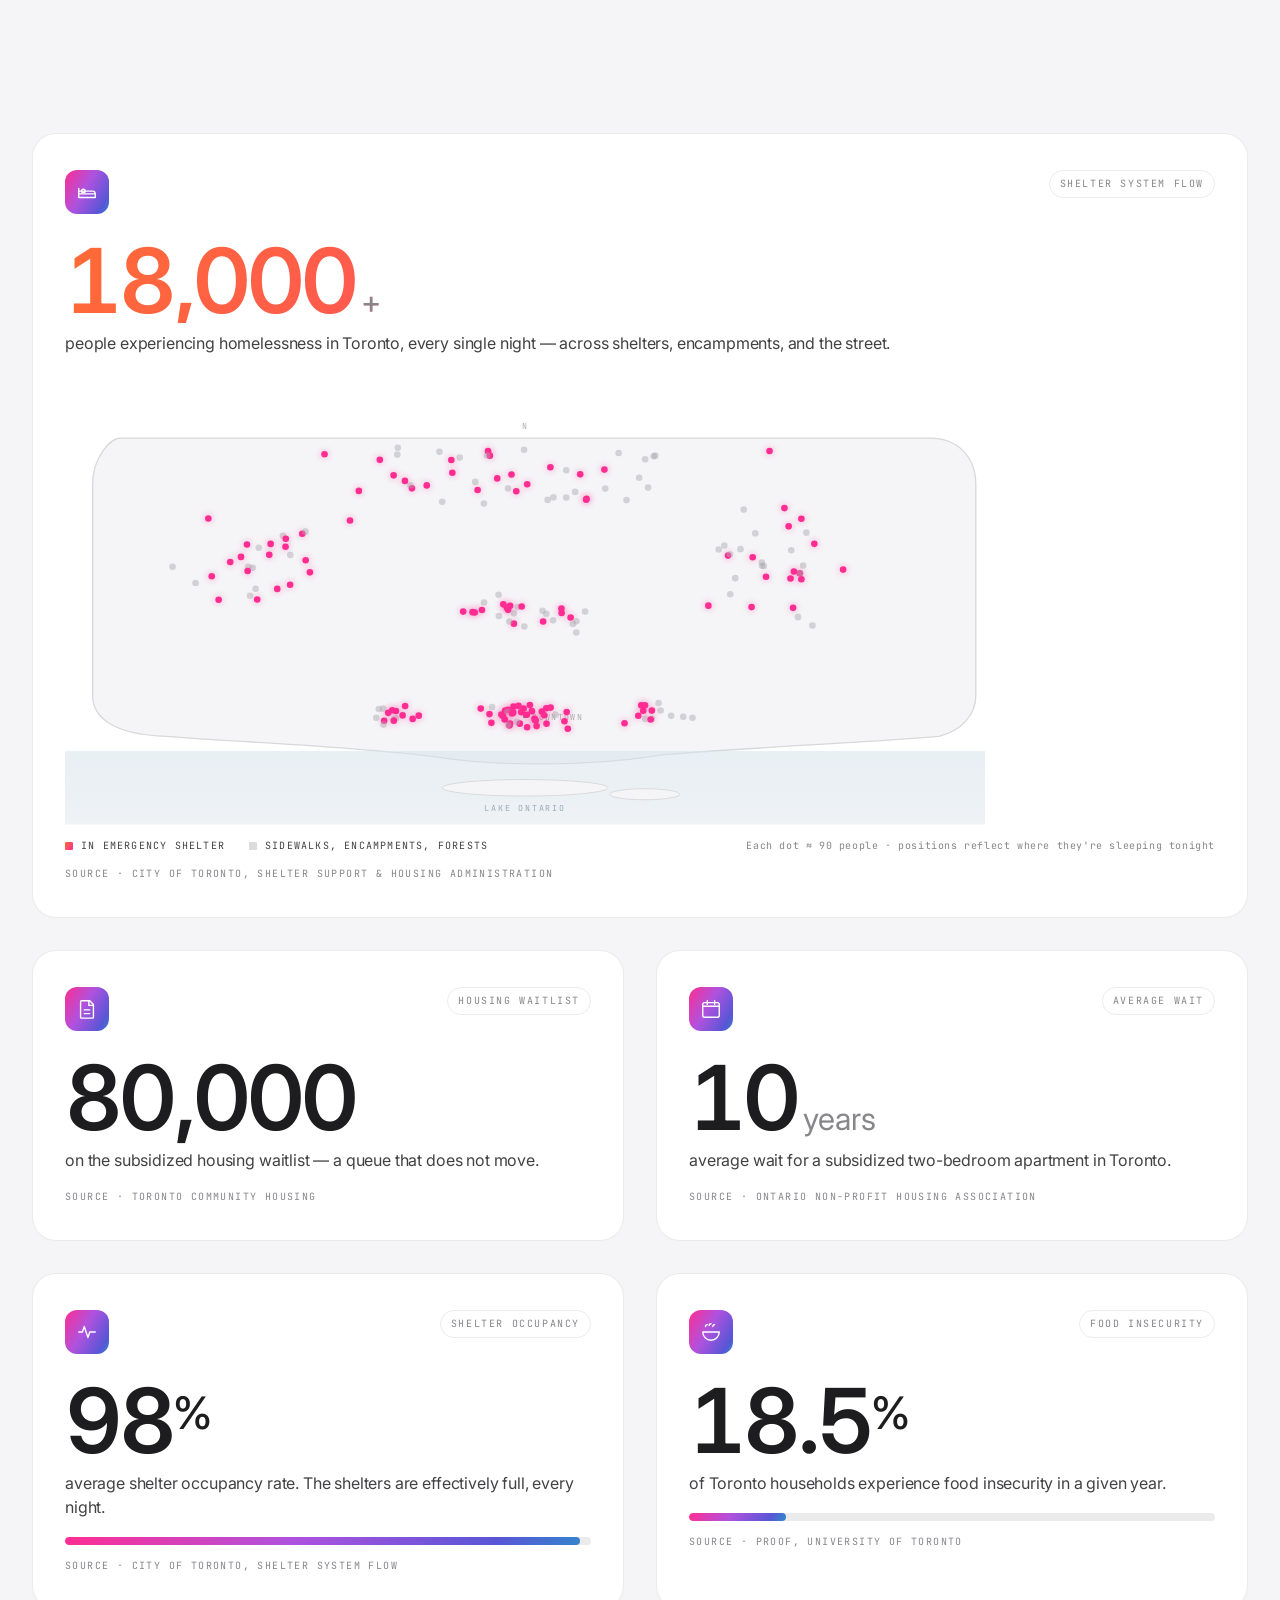
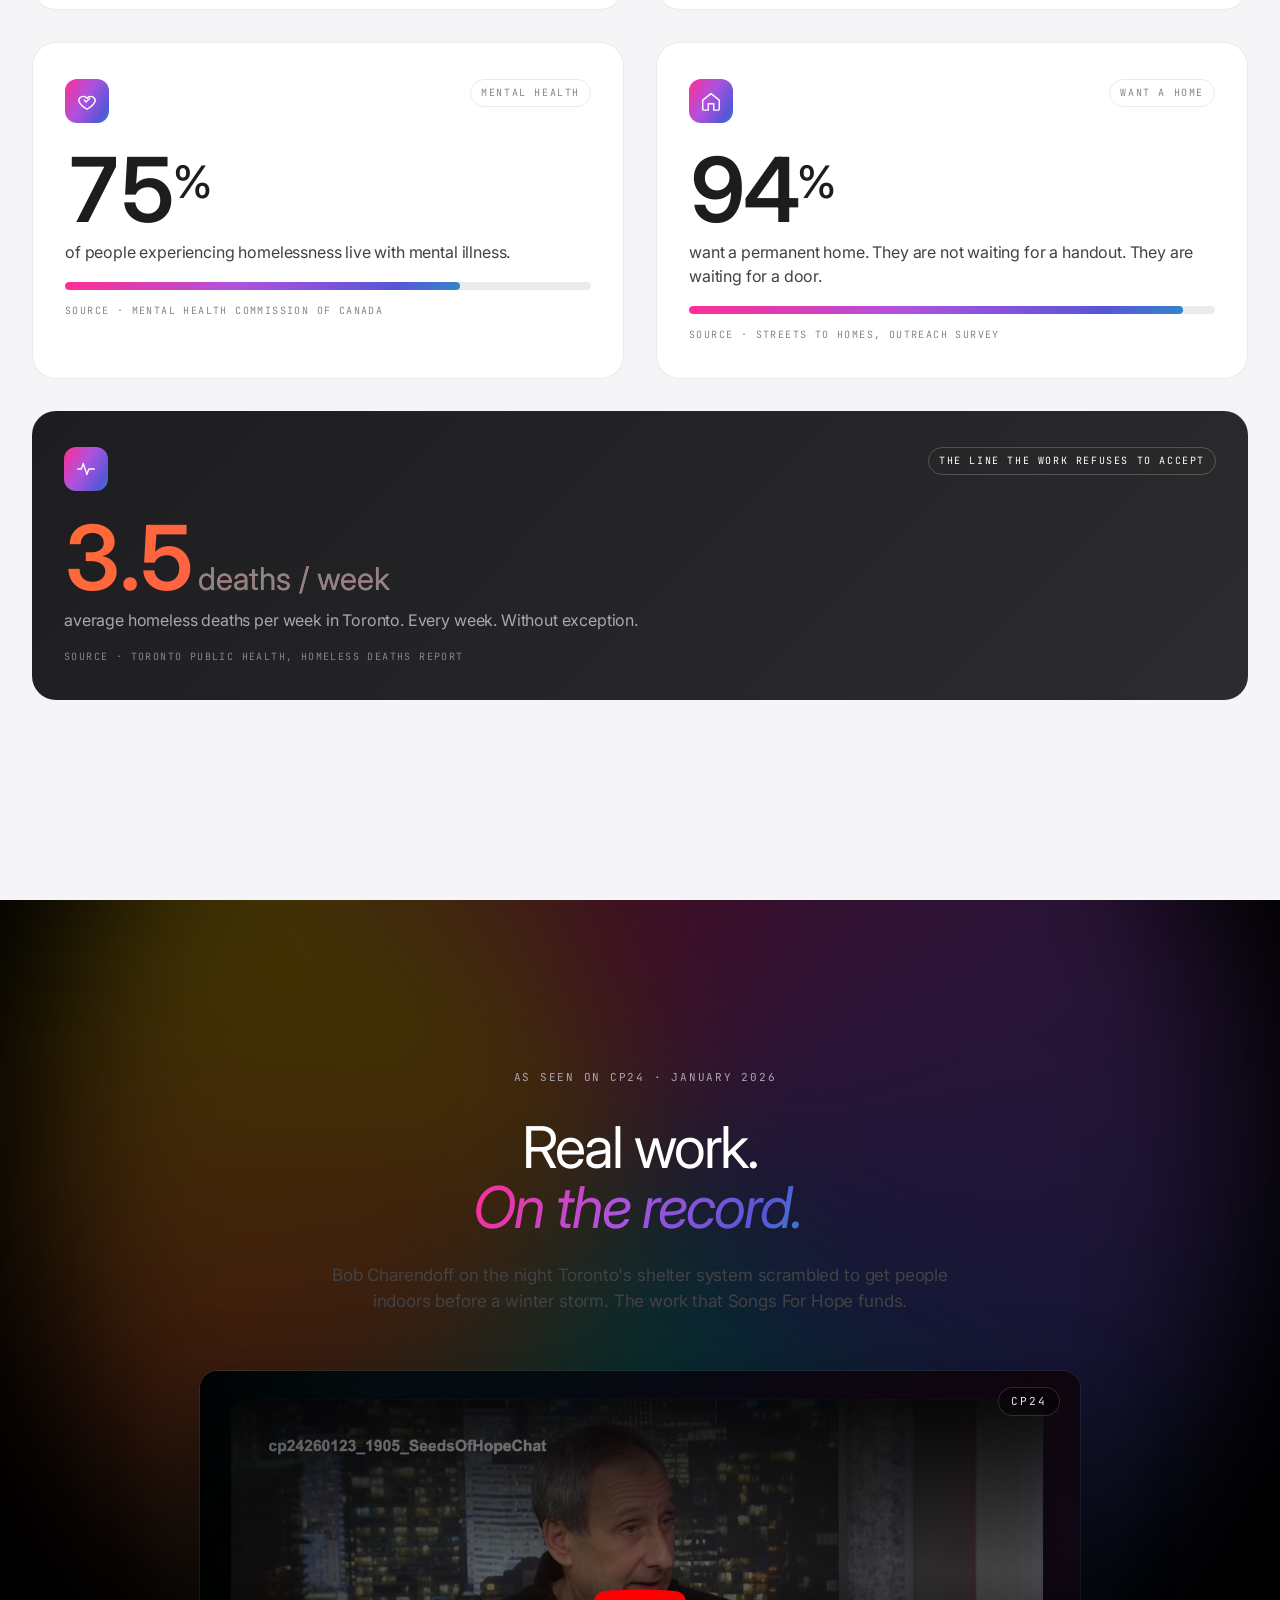
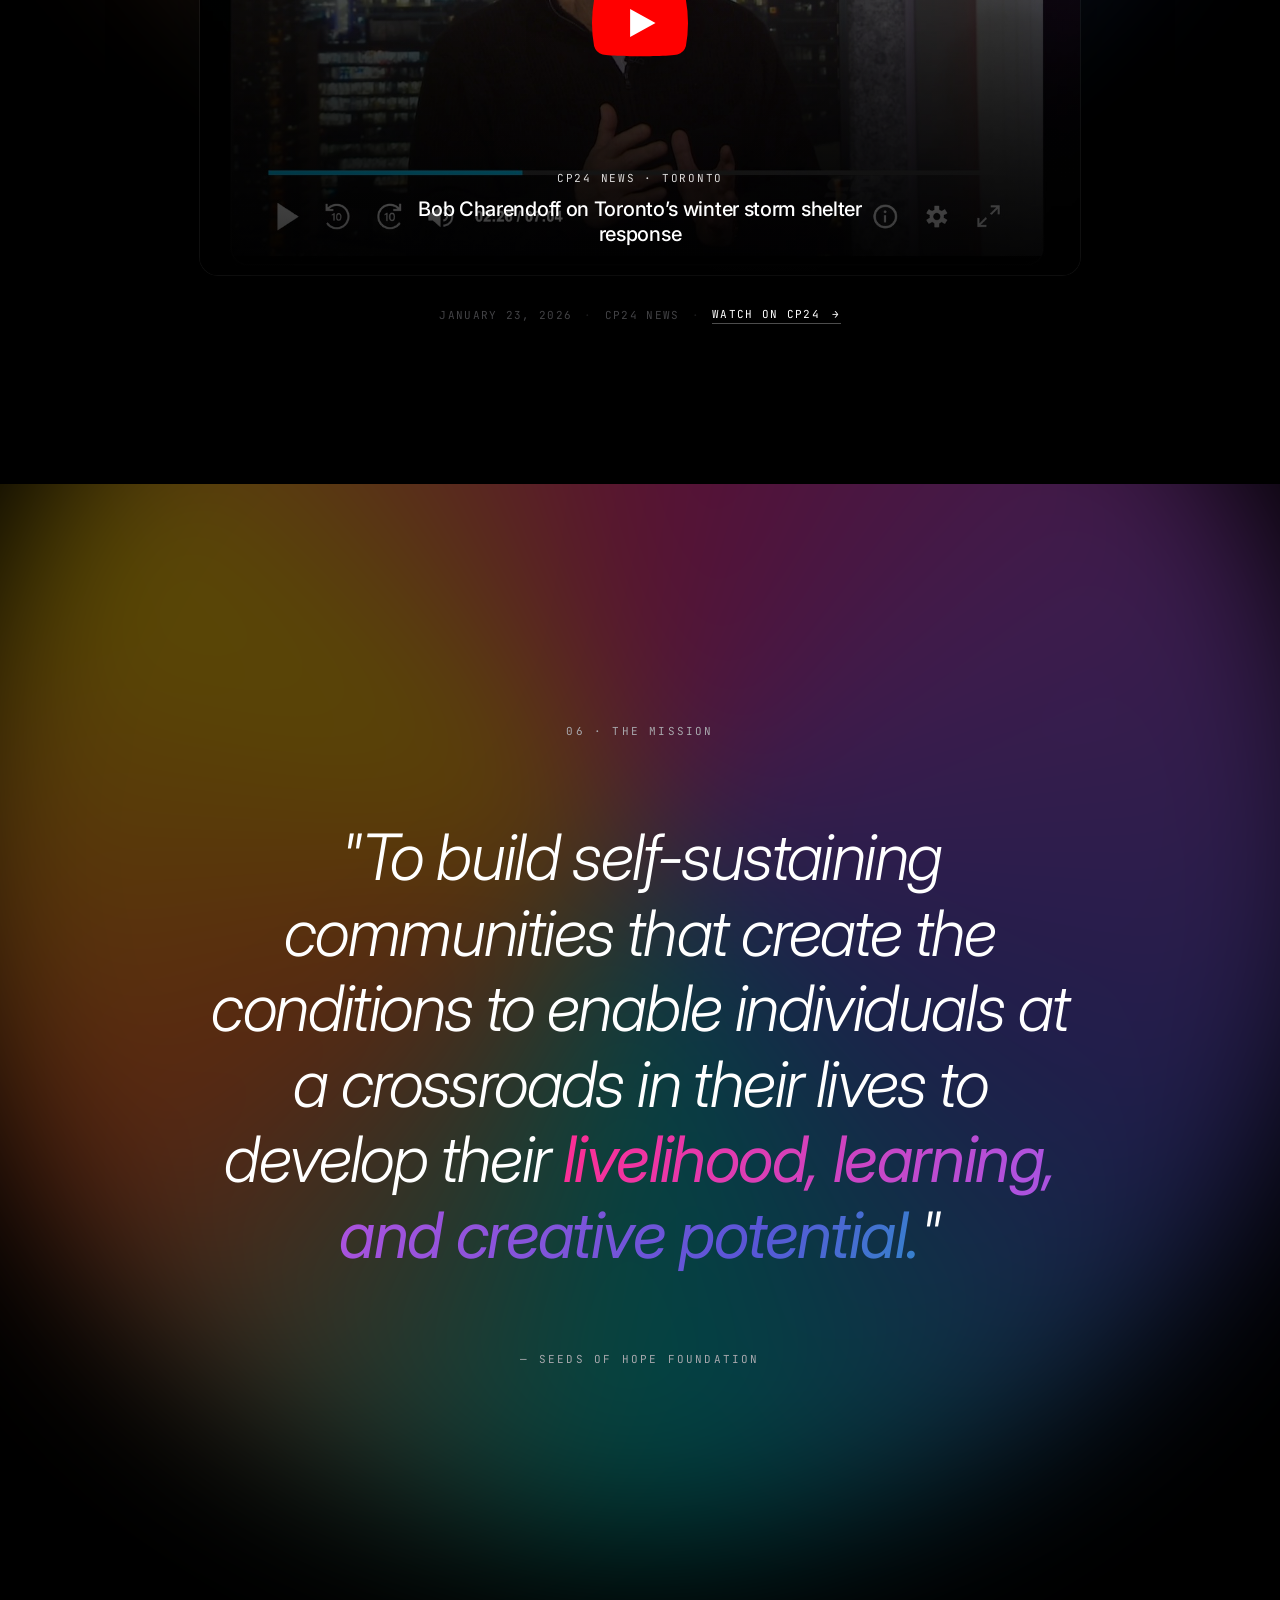
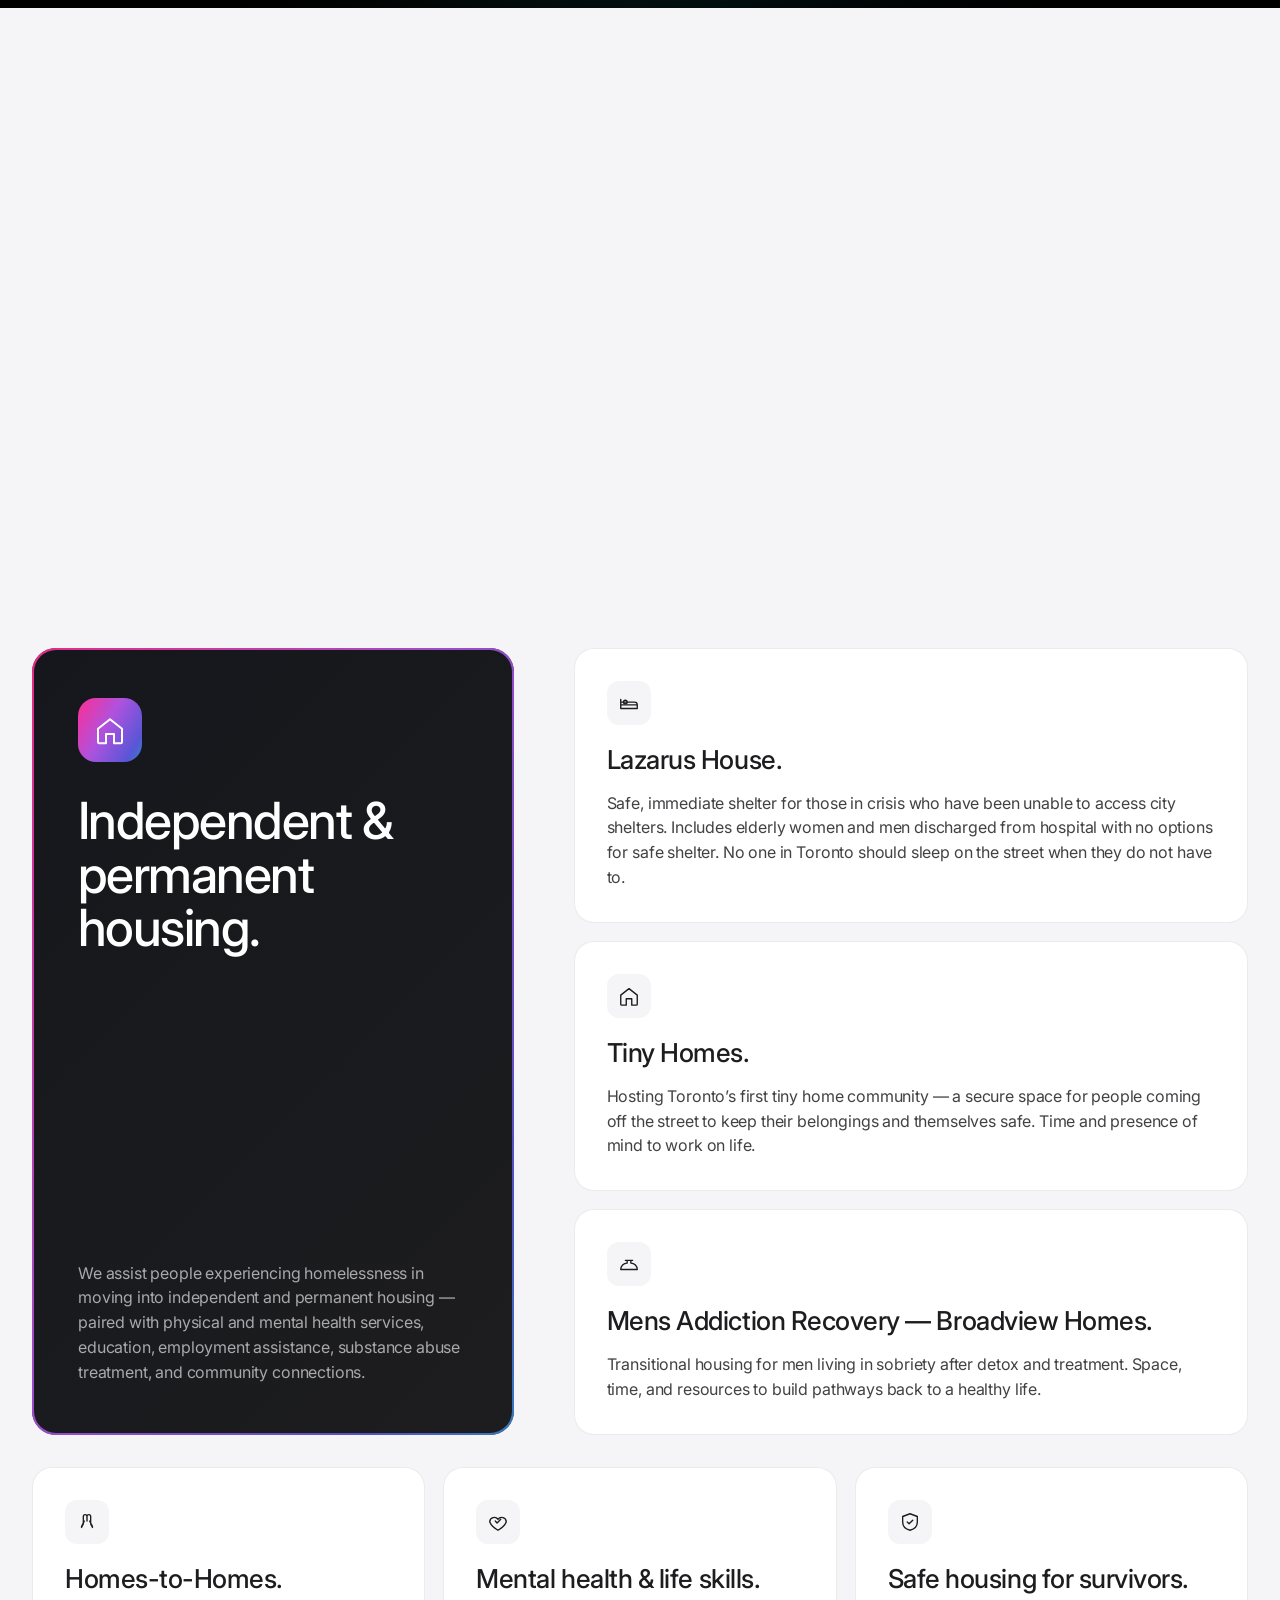
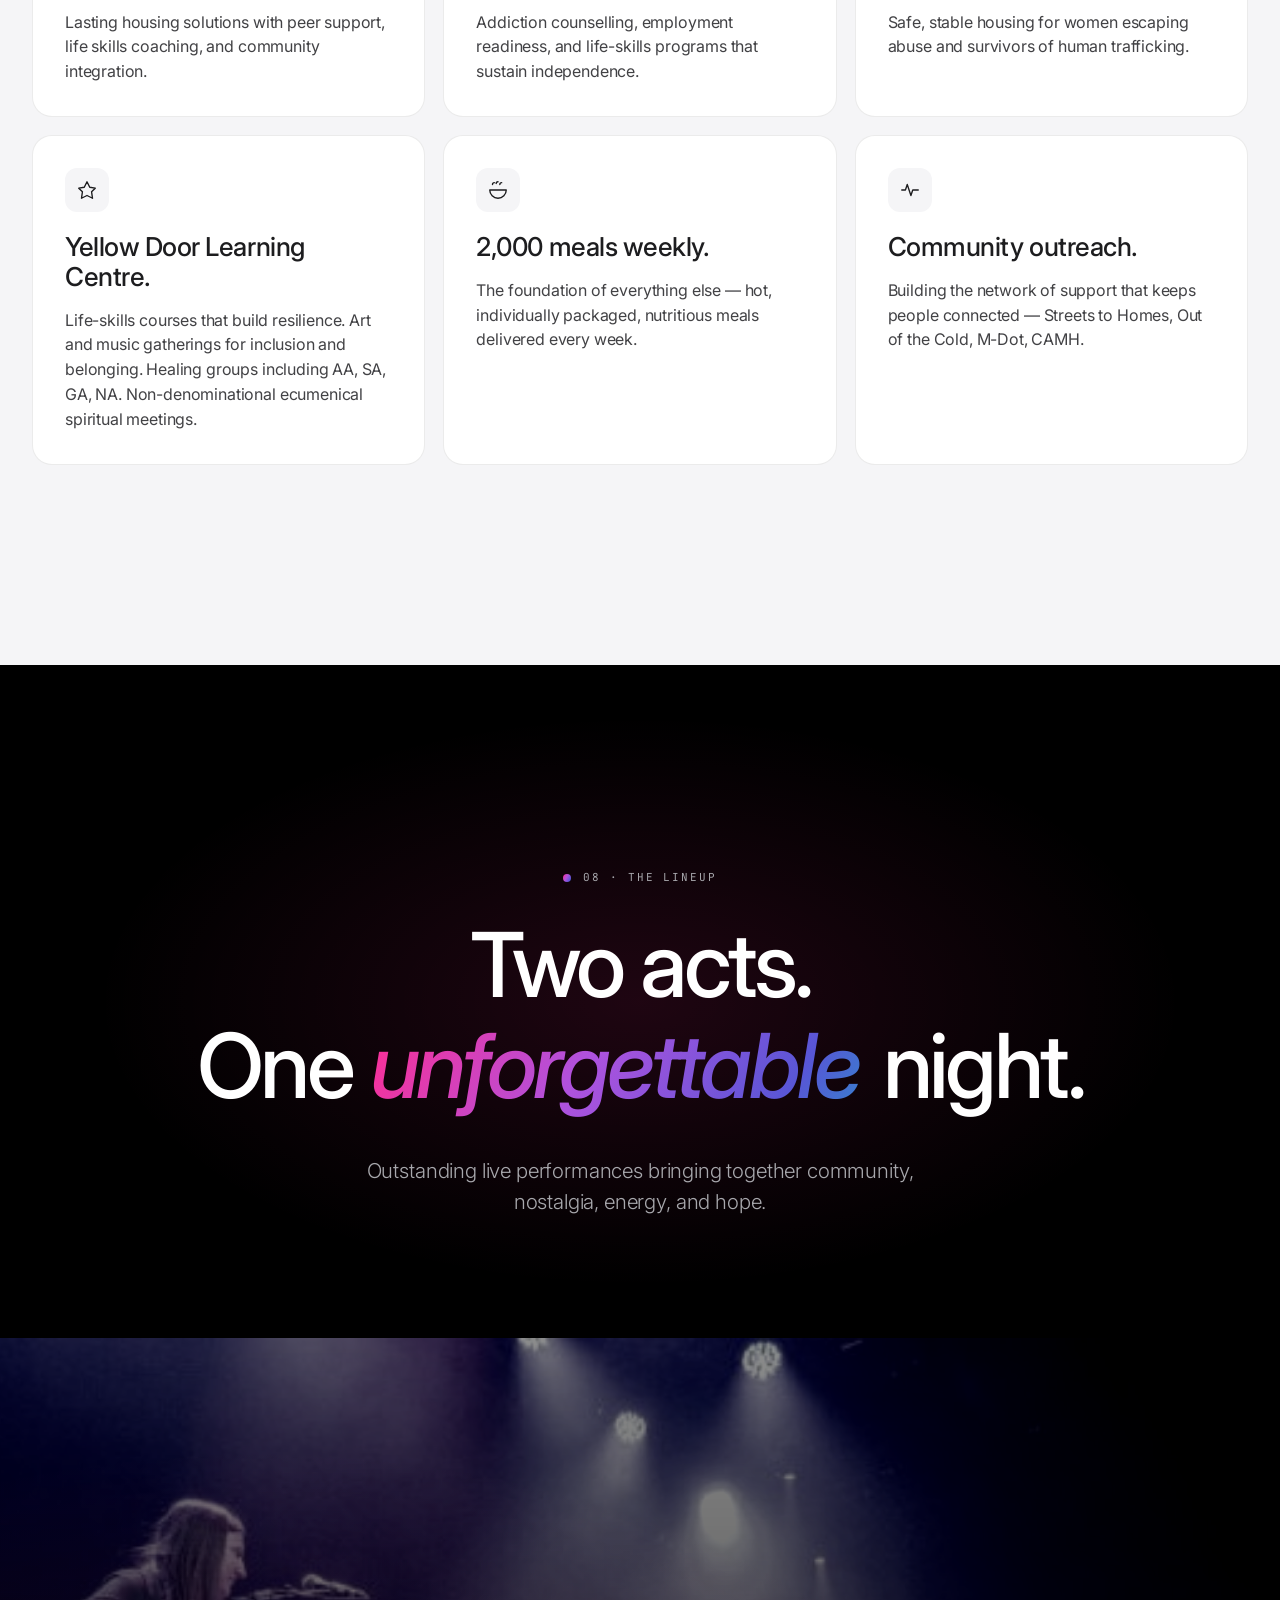
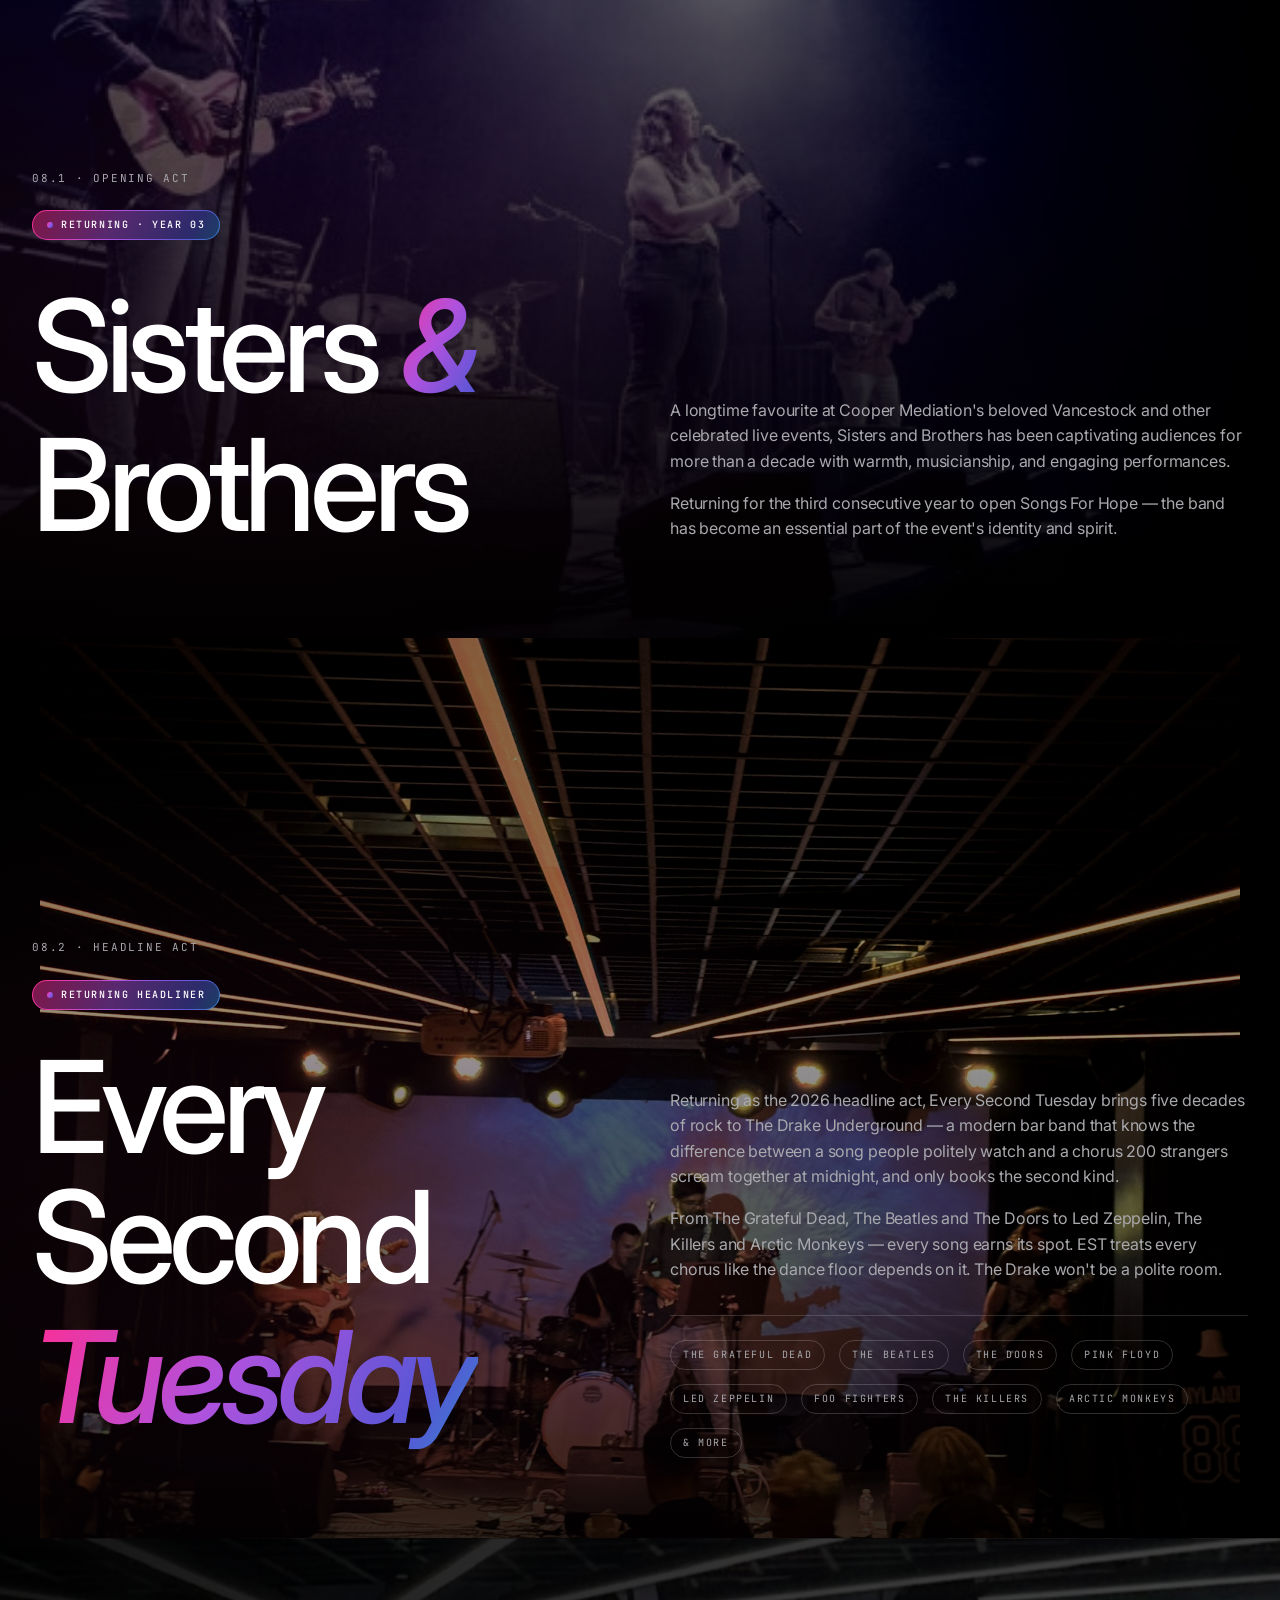
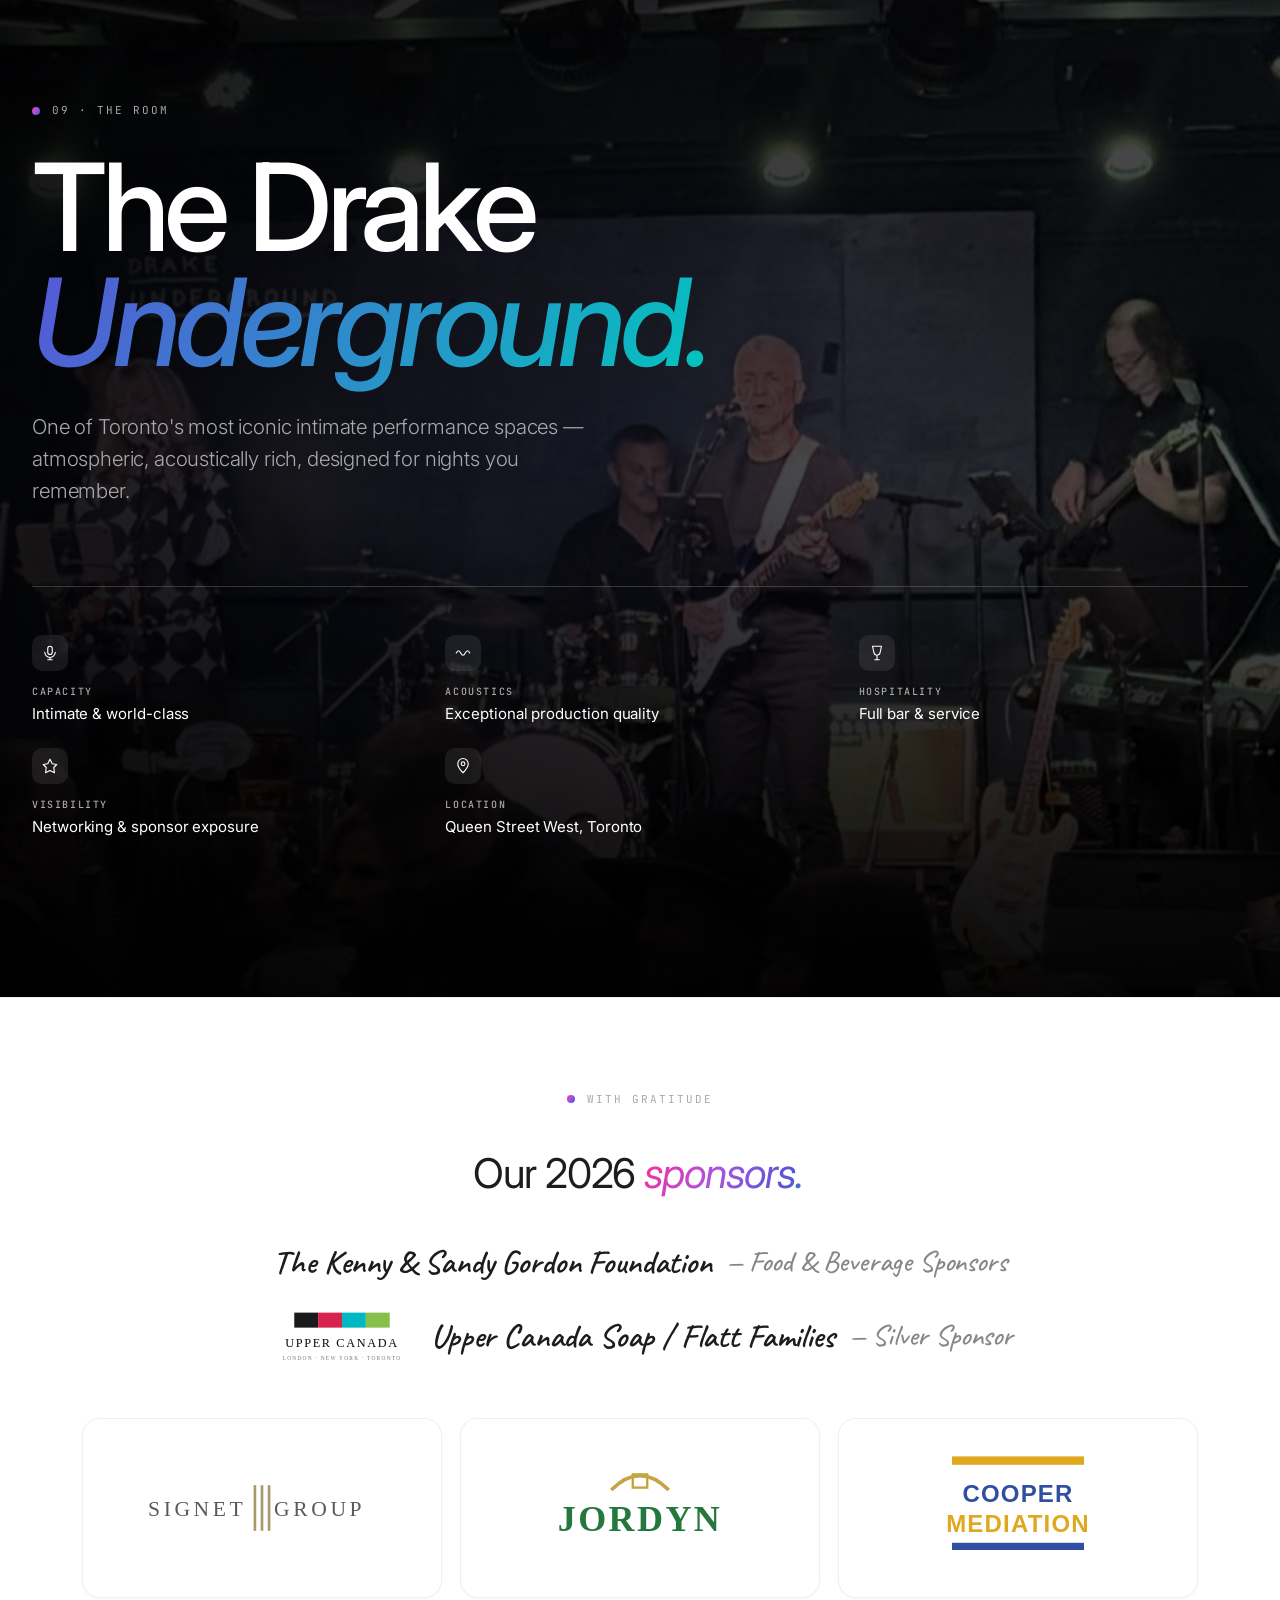
==== commit 46597604: "2026 page: auction re-merchandised (8 best items, value + live opening/current bids from GalaBid, ca" ====
--- a/2026.html
+++ b/2026.html
@@ -2865,6 +2865,27 @@
   .hero-set{ gap: 18px 48px; }
 }
 
+
+/* ============ AUCTION v2: 8 items, value + live bid, chips ============ */
+.auc-grid{ grid-template-columns: repeat(4, minmax(0, 1fr)); max-width: 1240px; }
+.auc-nums{ margin-top: auto; padding-top: 14px; display: flex; align-items: baseline; justify-content: space-between; gap: 10px; flex-wrap: wrap; border-top: 1px solid rgba(255,255,255,.08); }
+.auc-nums .auc-val{ margin-top: 0; padding-top: 0; }
+.auc-cur{ font-size: 14px; font-weight: 600; color: #fff; font-variant-numeric: tabular-nums; }
+.auc-body .auc-title{ font-size: 18px; }
+.auc-flag{ position: absolute; top: 14px; left: 14px; padding: 7px 11px; border-radius: 999px; font-family: 'JetBrains Mono', monospace; font-size: 10px; letter-spacing: .16em; text-transform: uppercase; color: #fff; background: rgba(175,82,222,.75); -webkit-backdrop-filter: blur(8px); backdrop-filter: blur(8px); }
+.auc-chips{ display: flex; flex-wrap: wrap; justify-content: center; gap: 8px; max-width: 980px; margin: 44px auto 0; }
+.auc-chip{ display: inline-flex; align-items: center; gap: 8px; padding: 9px 14px; border-radius: 999px; border: 1px solid rgba(255,255,255,.14); color: var(--grey-4); font-size: 13px; text-decoration: none; transition: border-color .25s ease, background .25s ease, color .25s ease; }
+.auc-chip b{ font-family: 'JetBrains Mono', monospace; font-size: 11px; font-weight: 500; color: var(--grey-1); }
+.auc-chip:hover{ border-color: rgba(255,255,255,.4); background: rgba(255,255,255,.05); color: #fff; }
+.auc-cta{ margin-top: 40px; }
+@media (max-width: 1100px) and (min-width: 601px){
+  .auc-grid{ grid-template-columns: repeat(2, minmax(0, 1fr)) !important; }
+}
+@media (max-width: 600px){
+  .auc-chips{ justify-content: flex-start; gap: 6px; margin-top: 28px; }
+  .auc-chip{ font-size: 12px; padding: 8px 12px; }
+}
+
 /* ============ STICKY ACTION BAR (all screens) ============ */
 .tix-sticky{ position: fixed; left: 50%; bottom: calc(18px + env(safe-area-inset-bottom, 0px)); z-index: 1000;
   width: min(760px, calc(100% - 24px)); display: flex; align-items: center; justify-content: space-between; gap: 16px;
@@ -3547,69 +3568,101 @@
     </div>
     <div class="auc" id="auction">
       <div class="auc-head">
-        <div class="tix-k reveal"><span class="grad-dot"></span>Auction Highlights</div>
-        <h3 class="reveal reveal-1">75+ items, valued at over <em>$22,000.</em></h3>
-        <p class="reveal reveal-2" data-auc-status>Bidding is open online now and closes Saturday night. Starting bids from $10.</p>
+        <div class="tix-k reveal"><span class="grad-dot"></span>The Auction</div>
+        <h3 class="reveal reveal-1"><span data-auc-n>174</span> items. <em>Most still at their opening bid.</em></h3>
+        <p class="reveal reveal-2" data-auc-status><b data-auc-open>154</b> of <span data-auc-n>174</span> items have no bids yet. Bids start at $5 and bidding closes Saturday night.</p>
       </div>
       <div class="auc-grid reveal">
-        <a class="auc-card" href="https://app.galabid.com/soh2026/items/405eb4ce-5833-4b00-b82a-0b48ff73830d" target="_blank" rel="noopener" style="--i:0">
+        <a class="auc-card" href="https://app.galabid.com/soh2026/items/5e66f016-8b10-4ec2-b4d5-9cd02efae225" target="_blank" rel="noopener" data-uuid="5e66f016-8b10-4ec2-b4d5-9cd02efae225" style="--i:0">
+          <span class="auc-media fit-cover"><img src="/photos/sfh2026-auc-ferrari.jpg" alt="Ferrari experience in Modena, Italy" loading="lazy" decoding="async" style="object-position:50% 30%"><span class="auc-flag">Sealed bid</span><span class="auc-bid" aria-hidden="true">Bid ↗</span></span>
+          <span class="auc-body">
+            <span class="auc-cat">Luxury Travel</span>
+            <span class="auc-title">Five nights in Modena: the Ferrari experience for two</span>
+            <span class="auc-sub">Drives, the Ferrari museum and factory, Italian cuisine</span>
+            <span class="auc-nums"><span class="auc-val">Sealed bid</span><span class="auc-cur" data-live>Minimum $7,500</span></span>
+          </span>
+        </a>
+        <a class="auc-card" href="https://app.galabid.com/soh2026/items/2d5e2db3-a1e3-4307-ad50-bddacf86c3bd" target="_blank" rel="noopener" data-uuid="2d5e2db3-a1e3-4307-ad50-bddacf86c3bd" style="--i:1">
+          <span class="auc-media fit-contain"><img src="/photos/sfh2026-auc-curry.jpg" alt="Framed Steph Curry signed Warriors jersey" loading="lazy" decoding="async" style="object-position:center"><span class="auc-flag">Sealed bid</span><span class="auc-bid" aria-hidden="true">Bid ↗</span></span>
+          <span class="auc-body">
+            <span class="auc-cat">Signed Memorabilia</span>
+            <span class="auc-title">Steph Curry signed Golden State Warriors jersey</span>
+            <span class="auc-sub">Framed, 36" × 44"</span>
+            <span class="auc-nums"><span class="auc-val">Sealed bid</span><span class="auc-cur" data-live>Minimum $2,000</span></span>
+          </span>
+        </a>
+        <a class="auc-card" href="https://app.galabid.com/soh2026/items/405eb4ce-5833-4b00-b82a-0b48ff73830d" target="_blank" rel="noopener" data-uuid="405eb4ce-5833-4b00-b82a-0b48ff73830d" style="--i:2">
           <span class="auc-media fit-cover"><img src="/photos/sfh2026-auc-dunkelman.jpg" alt="Jonathan Dunkelman, Untitled (2015), red acrylic and oil on canvas" loading="lazy" decoding="async" style="object-position:center"><span class="auc-bid" aria-hidden="true">Bid ↗</span></span>
           <span class="auc-body">
             <span class="auc-cat">Fine Art</span>
             <span class="auc-title">Jonathan Dunkelman, <em>Untitled</em> (2015)</span>
             <span class="auc-sub">40" × 40" acrylic and oil on canvas</span>
-            <span class="auc-val">Value $3,500</span>
+            <span class="auc-nums"><span class="auc-val">Value $3,500</span><span class="auc-cur" data-live>Opening bid $500</span></span>
           </span>
         </a>
-        <a class="auc-card" href="https://app.galabid.com/soh2026/items/abfd374d-83a0-437d-b5f6-b85d278bd604" target="_blank" rel="noopener" style="--i:1">
+        <a class="auc-card" href="https://app.galabid.com/soh2026/items/ceb385c8-0f52-43a5-97ec-98eb954d4808" target="_blank" rel="noopener" data-uuid="ceb385c8-0f52-43a5-97ec-98eb954d4808" style="--i:3">
+          <span class="auc-media fit-cover"><img src="/photos/sfh2026-auc-pachter.jpg" alt="Charles Pachter, Canadian Flag lithograph" loading="lazy" decoding="async" style="object-position:center"><span class="auc-bid" aria-hidden="true">Bid ↗</span></span>
+          <span class="auc-body">
+            <span class="auc-cat">Fine Art</span>
+            <span class="auc-title">Charles Pachter, <em>Canadian Flag</em> (1981)</span>
+            <span class="auc-sub">Lithograph, 4/100, signed</span>
+            <span class="auc-nums"><span class="auc-val">Value $1,200</span><span class="auc-cur" data-live>Opening bid $300</span></span>
+          </span>
+        </a>
+        <a class="auc-card" href="https://app.galabid.com/soh2026/items/c113f99c-1aac-4c61-842b-d45645343dc7" target="_blank" rel="noopener" data-uuid="c113f99c-1aac-4c61-842b-d45645343dc7" style="--i:4">
+          <span class="auc-media fit-cover"><img src="/photos/sfh2026-auc-bowie.jpg" alt="David Bowie Meltdown 2002 tour poster" loading="lazy" decoding="async" style="object-position:50% 30%"><span class="auc-bid" aria-hidden="true">Bid ↗</span></span>
+          <span class="auc-body">
+            <span class="auc-cat">Collectible</span>
+            <span class="auc-title">David Bowie <em>Meltdown</em> tour poster</span>
+            <span class="auc-sub">Original, 60" × 40"</span>
+            <span class="auc-nums"><span class="auc-val">Value $950</span><span class="auc-cur" data-live>Opening bid $200</span></span>
+          </span>
+        </a>
+        <a class="auc-card" href="https://app.galabid.com/soh2026/items/abfd374d-83a0-437d-b5f6-b85d278bd604" target="_blank" rel="noopener" data-uuid="abfd374d-83a0-437d-b5f6-b85d278bd604" style="--i:5">
           <span class="auc-media fit-cover"><img src="/photos/sfh2026-auc-yolles.jpg" alt="Pastry chef Joanne Yolles" loading="lazy" decoding="async" style="object-position:center 25%"><span class="auc-bid" aria-hidden="true">Bid ↗</span></span>
           <span class="auc-body">
             <span class="auc-cat">Experience</span>
             <span class="auc-title">A private baking class with Cordon Bleu chef Joanne Yolles</span>
             <span class="auc-sub">Three hours, hands-on, for four guests</span>
-            <span class="auc-val">Value $720</span>
+            <span class="auc-nums"><span class="auc-val">Value $720</span><span class="auc-cur" data-live>Opening bid $300</span></span>
           </span>
         </a>
-        <a class="auc-card" href="https://app.galabid.com/soh2026/items/57a4c563-afe3-4dcf-b67d-94db98c611e6" target="_blank" rel="noopener" style="--i:2">
+        <a class="auc-card" href="https://app.galabid.com/soh2026/items/57a4c563-afe3-4dcf-b67d-94db98c611e6" target="_blank" rel="noopener" data-uuid="57a4c563-afe3-4dcf-b67d-94db98c611e6" style="--i:6">
           <span class="auc-media fit-contain"><img src="/photos/sfh2026-auc-guerrero.jpg" alt="Baseball autographed by Vladimir Guerrero Jr." loading="lazy" decoding="async" style="object-position:center"><span class="auc-bid" aria-hidden="true">Bid ↗</span></span>
           <span class="auc-body">
             <span class="auc-cat">Signed Memorabilia</span>
             <span class="auc-title">Vladimir Guerrero Jr. autographed baseball</span>
             <span class="auc-sub">Toronto Blue Jays · authenticated</span>
-            <span class="auc-val">Value $500</span>
+            <span class="auc-nums"><span class="auc-val">Value $500</span><span class="auc-cur" data-live>Current bid $500</span></span>
           </span>
         </a>
-        <a class="auc-card" href="https://app.galabid.com/soh2026/items/432c0a6b-b88c-45b7-ab80-47370a1897b3" target="_blank" rel="noopener" style="--i:3">
+        <a class="auc-card" href="https://app.galabid.com/soh2026/items/432c0a6b-b88c-45b7-ab80-47370a1897b3" target="_blank" rel="noopener" data-uuid="432c0a6b-b88c-45b7-ab80-47370a1897b3" style="--i:7">
           <span class="auc-media fit-cover"><img src="/photos/sfh2026-auc-ace.jpg" alt="The Ace Hotel building at dusk" loading="lazy" decoding="async" style="object-position:center"><span class="auc-bid" aria-hidden="true">Bid ↗</span></span>
           <span class="auc-body">
             <span class="auc-cat">Stay</span>
             <span class="auc-title">A night at the Ace Hotel</span>
             <span class="auc-sub">Standard queen room · subject to availability</span>
-            <span class="auc-val">Value $500</span>
+            <span class="auc-nums"><span class="auc-val">Value $500</span><span class="auc-cur" data-live>Opening bid $200</span></span>
           </span>
         </a>
-        <a class="auc-card" href="https://app.galabid.com/soh2026/items/6d7e1759-8b94-4be4-acd5-c35a3cc8e8fb" target="_blank" rel="noopener" style="--i:4">
-          <span class="auc-media fit-cover"><img src="/photos/sfh2026-auc-dirtydancing.jpg" alt="Dirty Dancing, The Musical poster" loading="lazy" decoding="async" style="object-position:center 30%"><span class="auc-bid" aria-hidden="true">Bid ↗</span></span>
-          <span class="auc-body">
-            <span class="auc-cat">Theatre</span>
-            <span class="auc-title">Two tickets to <em>Dirty Dancing</em>, The Musical</span>
-            <span class="auc-sub">Mirvish · Orchestra Row B · Thursday, December 3</span>
-            <span class="auc-val">Value $400</span>
-          </span>
-        </a>
-        <a class="auc-card" href="https://app.galabid.com/soh2026/items/4940de31-3fed-4114-9cc8-b9c4675fb9e8" target="_blank" rel="noopener" style="--i:5">
-          <span class="auc-media fit-contain"><img src="/photos/sfh2026-auc-spottswoode.jpg" alt="Bottle of 2005 Spottswoode Cabernet Sauvignon" loading="lazy" decoding="async" style="object-position:center"><span class="auc-bid" aria-hidden="true">Bid ↗</span></span>
-          <span class="auc-body">
-            <span class="auc-cat">Fine Wine</span>
-            <span class="auc-title">Spottswoode Estate Cabernet Sauvignon, 2005</span>
-            <span class="auc-sub">Napa Valley</span>
-            <span class="auc-val">Value $300</span>
-          </span>
-        </a>
+      </div>
+      <div class="auc-chips reveal">
+        <a class="auc-chip" href="https://app.galabid.com/soh2026/items" target="_blank" rel="noopener">Sealed-bid travel &amp; collectibles <b>86</b></a>
+        <a class="auc-chip" href="https://app.galabid.com/soh2026/items" target="_blank" rel="noopener">Restaurants <b>14</b></a>
+        <a class="auc-chip" href="https://app.galabid.com/soh2026/items" target="_blank" rel="noopener">Sporting goods <b>13</b></a>
+        <a class="auc-chip" href="https://app.galabid.com/soh2026/items" target="_blank" rel="noopener">Fine wines <b>8</b></a>
+        <a class="auc-chip" href="https://app.galabid.com/soh2026/items" target="_blank" rel="noopener">Jewellery <b>8</b></a>
+        <a class="auc-chip" href="https://app.galabid.com/soh2026/items" target="_blank" rel="noopener">Toys &amp; games <b>8</b></a>
+        <a class="auc-chip" href="https://app.galabid.com/soh2026/items" target="_blank" rel="noopener">Spa &amp; beauty <b>6</b></a>
+        <a class="auc-chip" href="https://app.galabid.com/soh2026/items" target="_blank" rel="noopener">Signed books <b>6</b></a>
+        <a class="auc-chip" href="https://app.galabid.com/soh2026/items" target="_blank" rel="noopener">Signed memorabilia <b>4</b></a>
+        <a class="auc-chip" href="https://app.galabid.com/soh2026/items" target="_blank" rel="noopener">Fine art <b>4</b></a>
+        <a class="auc-chip" href="https://app.galabid.com/soh2026/items" target="_blank" rel="noopener">Theatre &amp; events <b>3</b></a>
+        <a class="auc-chip" href="https://app.galabid.com/soh2026/items" target="_blank" rel="noopener">Experiences <b>3</b></a>
       </div>
       <p class="auc-live reveal">Bid live on the night: a <b>Nuova Simonelli espresso machine</b> (value $2,750) and a <b>14kt white gold diamond necklace</b> from Fine Jewellery by Colette (value $2,700).</p>
       <div class="auc-cta reveal">
-        <a class="tix-btn tix-btn-line" href="https://app.galabid.com/soh2026/items" target="_blank" rel="noopener" data-auc-cta>See all items and bid <span aria-hidden="true">↗</span></a>
+        <a class="tix-btn tix-btn-fill" href="https://app.galabid.com/soh2026/items" target="_blank" rel="noopener" data-auc-cta>Browse all <span data-auc-n>174</span> items <span aria-hidden="true">↗</span></a>
       </div>
     </div>
   </div>
@@ -3867,5 +3920,34 @@
 })();
 </script>
 <script defer src="/_vercel/insights/script.js"></script>
+
+<script>
+(function(){
+  var AUC = document.getElementById('auction'); if (!AUC || !window.fetch) return;
+  var END = Date.UTC(2026, 10, 15, 3, 30), done = false;
+  function money(n){ return '$' + Math.round(n).toLocaleString('en-CA'); }
+  function load(){
+    if (done) return; done = true;
+    fetch('https://api.galabid.com/api/app/auctions/soh2026/items/?limit=400&offset=0').then(function(r){ return r.json(); }).then(function(j){
+      var real = (j.results || []).filter(function(x){ return !/^\s*--/.test(x.name || '') && x.bidding_item; });
+      if (!real.length) return;
+      var open = real.filter(function(x){ return x.bidding_item.minimum_next_bid <= x.bidding_item.starting_price; }).length;
+      document.querySelectorAll('[data-auc-n]').forEach(function(el){ el.textContent = real.length; });
+      var o = document.querySelector('[data-auc-open]'); if (o && Date.now() < END) o.textContent = open;
+      AUC.querySelectorAll('.auc-card[data-uuid]').forEach(function(card){
+        var it = real.find(function(x){ return x.uuid === card.getAttribute('data-uuid'); });
+        var el = card.querySelector('[data-live]'); if (!it || !el) return;
+        var b = it.bidding_item;
+        if (b.sealed_bid_item){ el.textContent = 'Minimum ' + money(b.starting_price); }
+        else if (b.minimum_next_bid > b.starting_price){ el.textContent = 'Current bid ' + money(b.minimum_next_bid - b.minimum_increment); }
+        else { el.textContent = 'Opening bid ' + money(b.starting_price); }
+      });
+    }).catch(function(){});
+  }
+  if ('IntersectionObserver' in window){
+    new IntersectionObserver(function(e, obs){ if (e[0].isIntersecting){ load(); obs.disconnect(); } }, {rootMargin: '900px 0px'}).observe(AUC);
+  } else { load(); }
+})();
+</script>
 </body>
 </html>
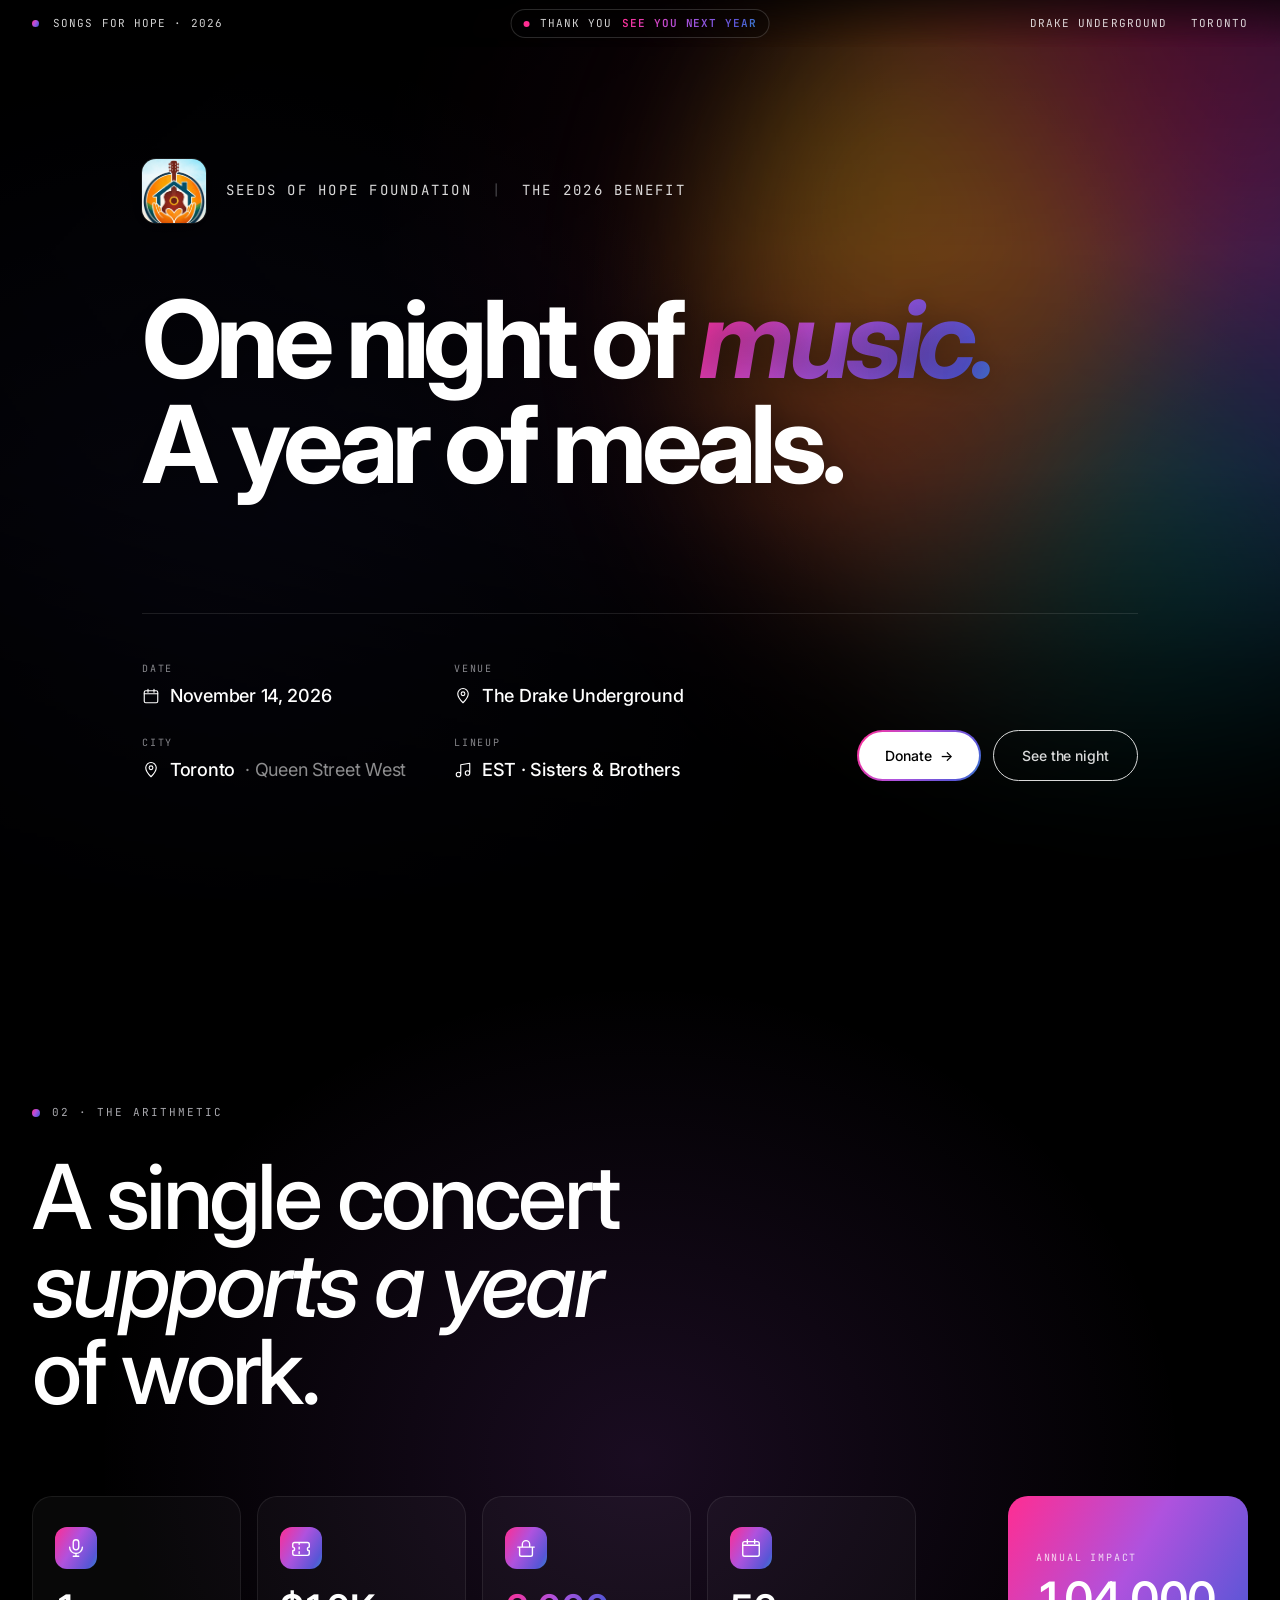
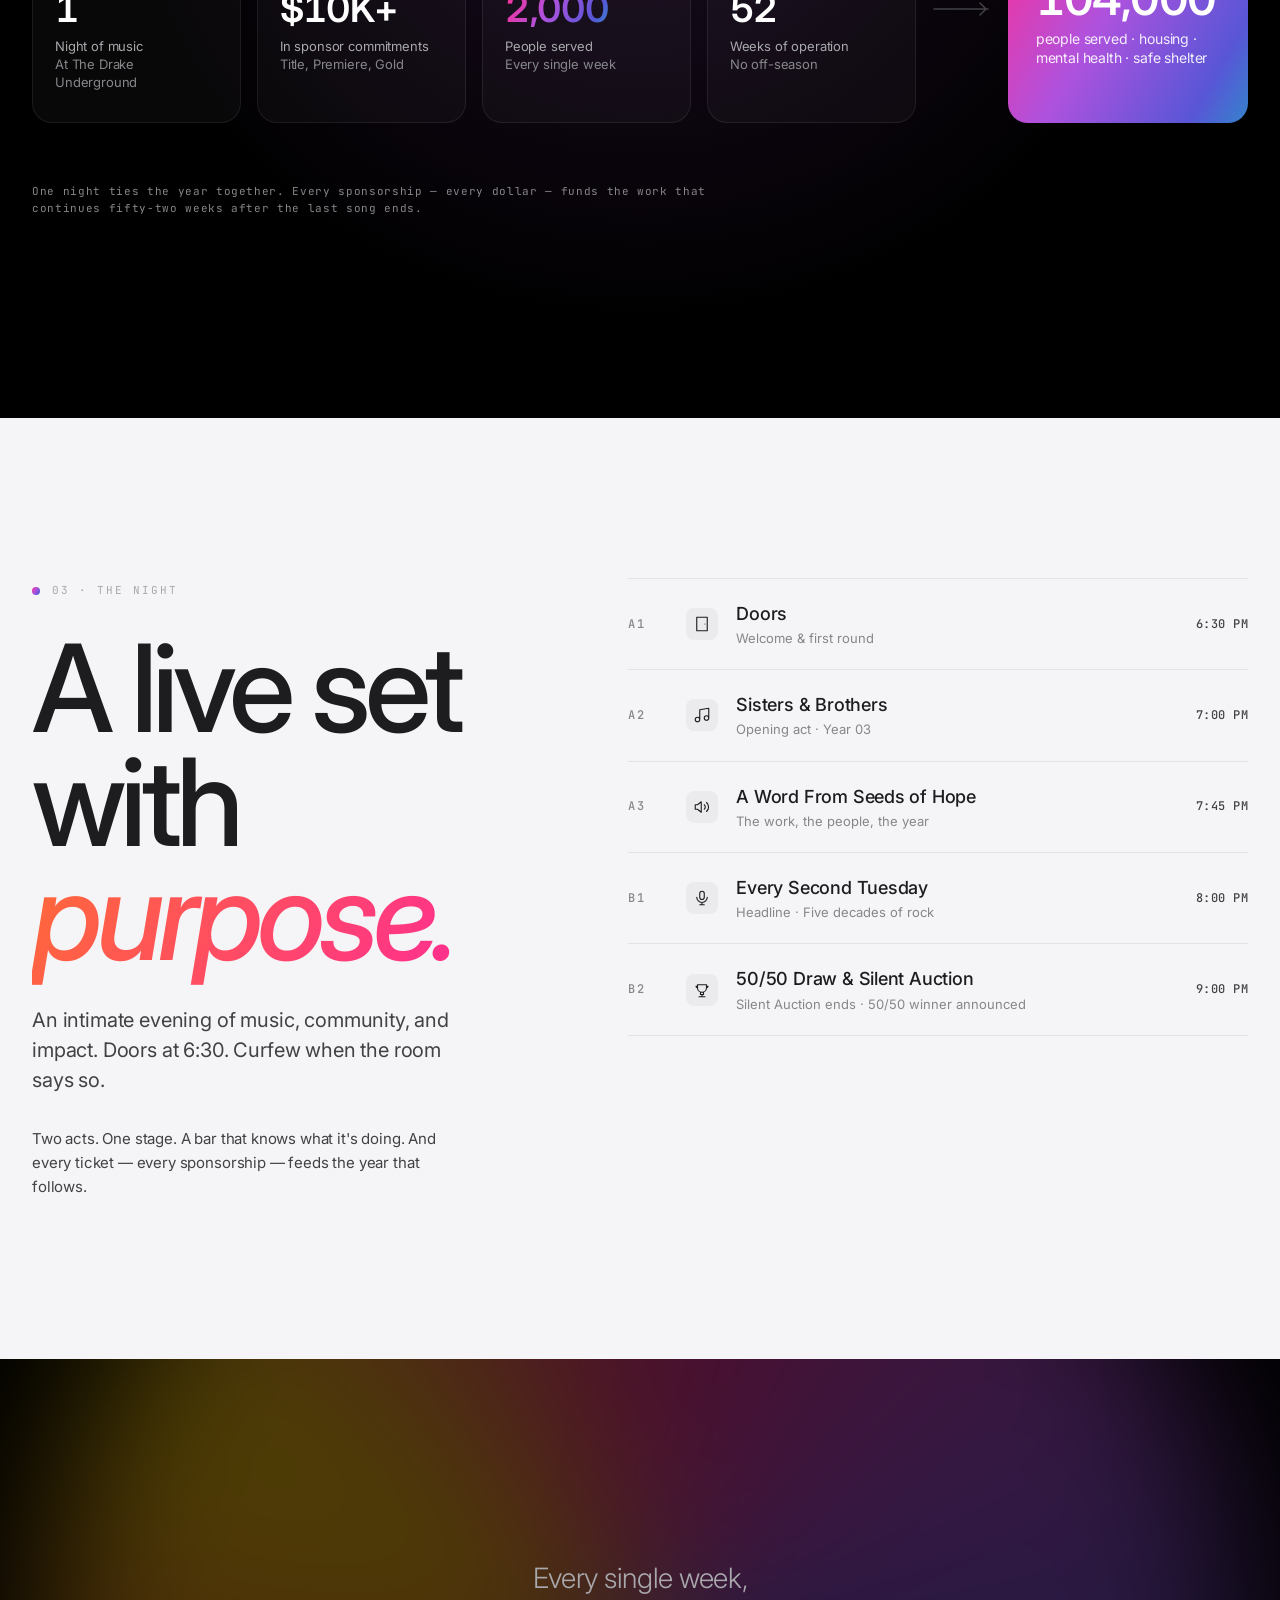
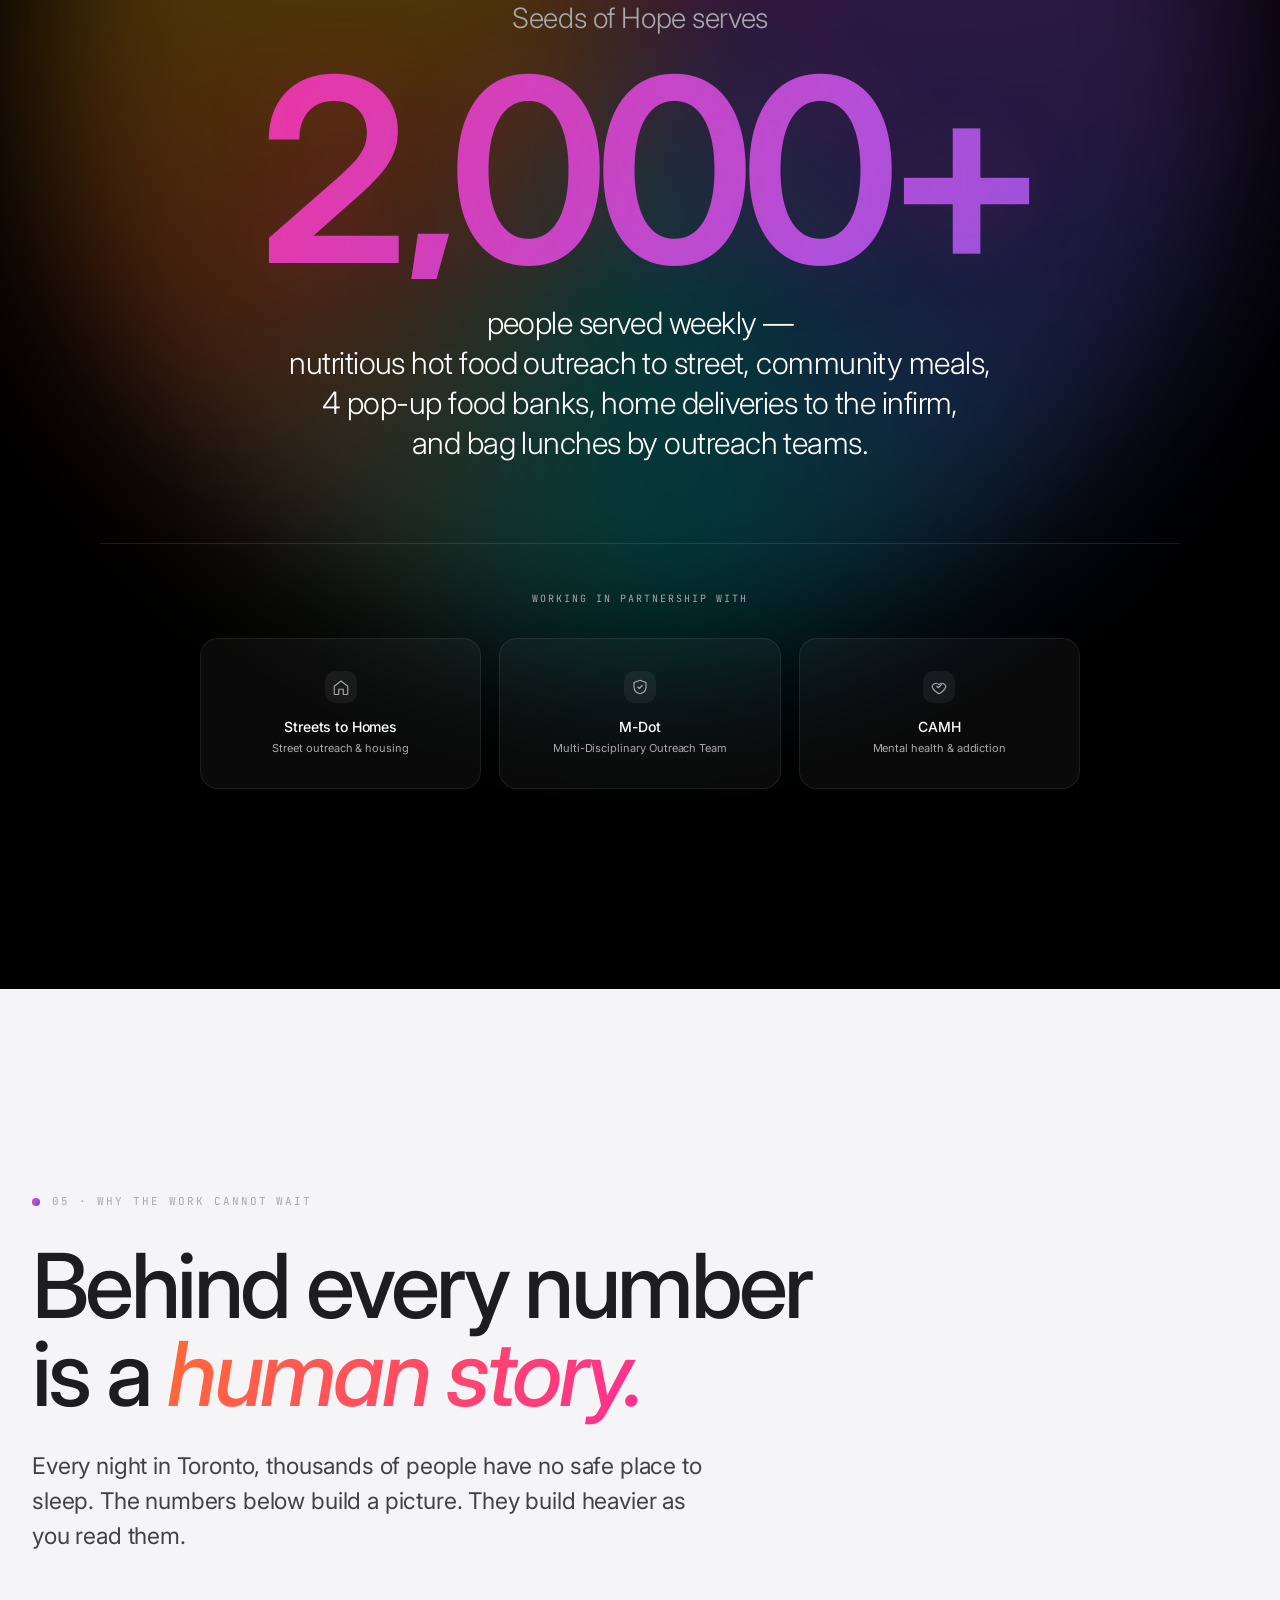
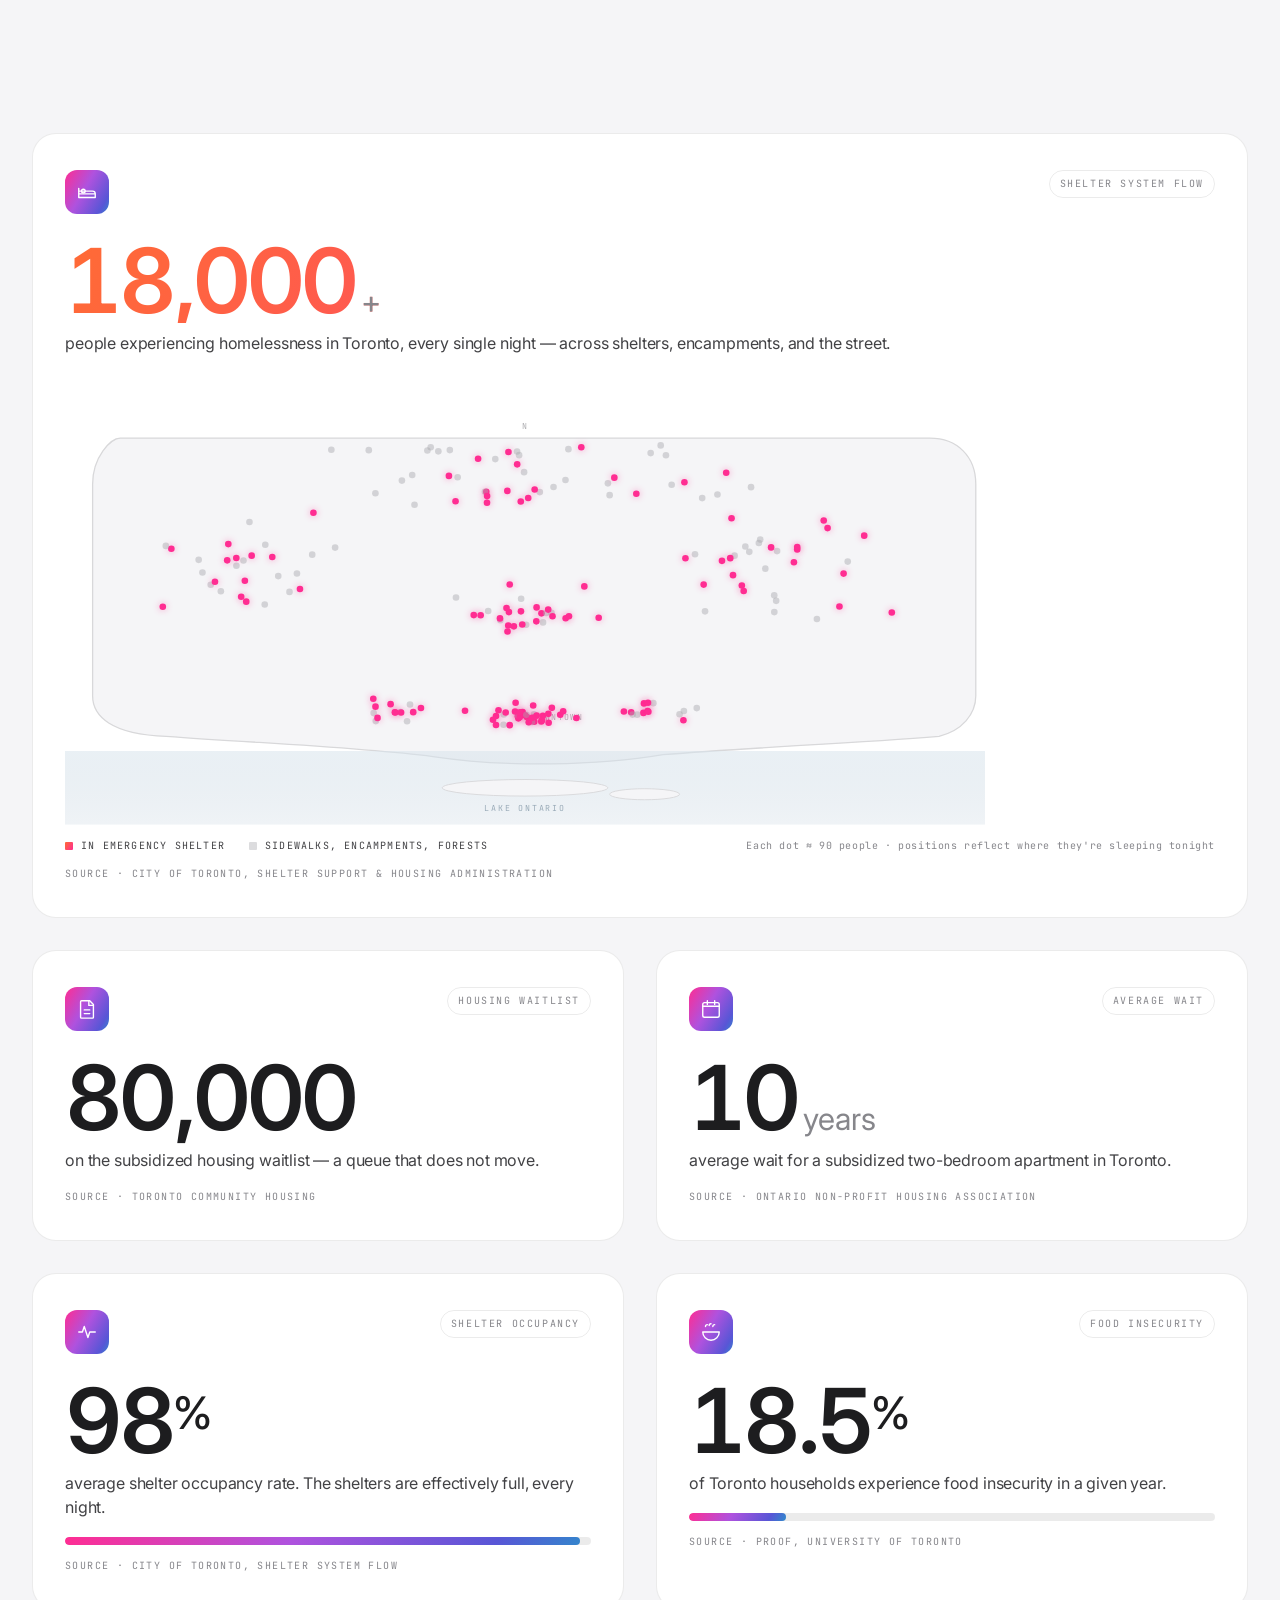
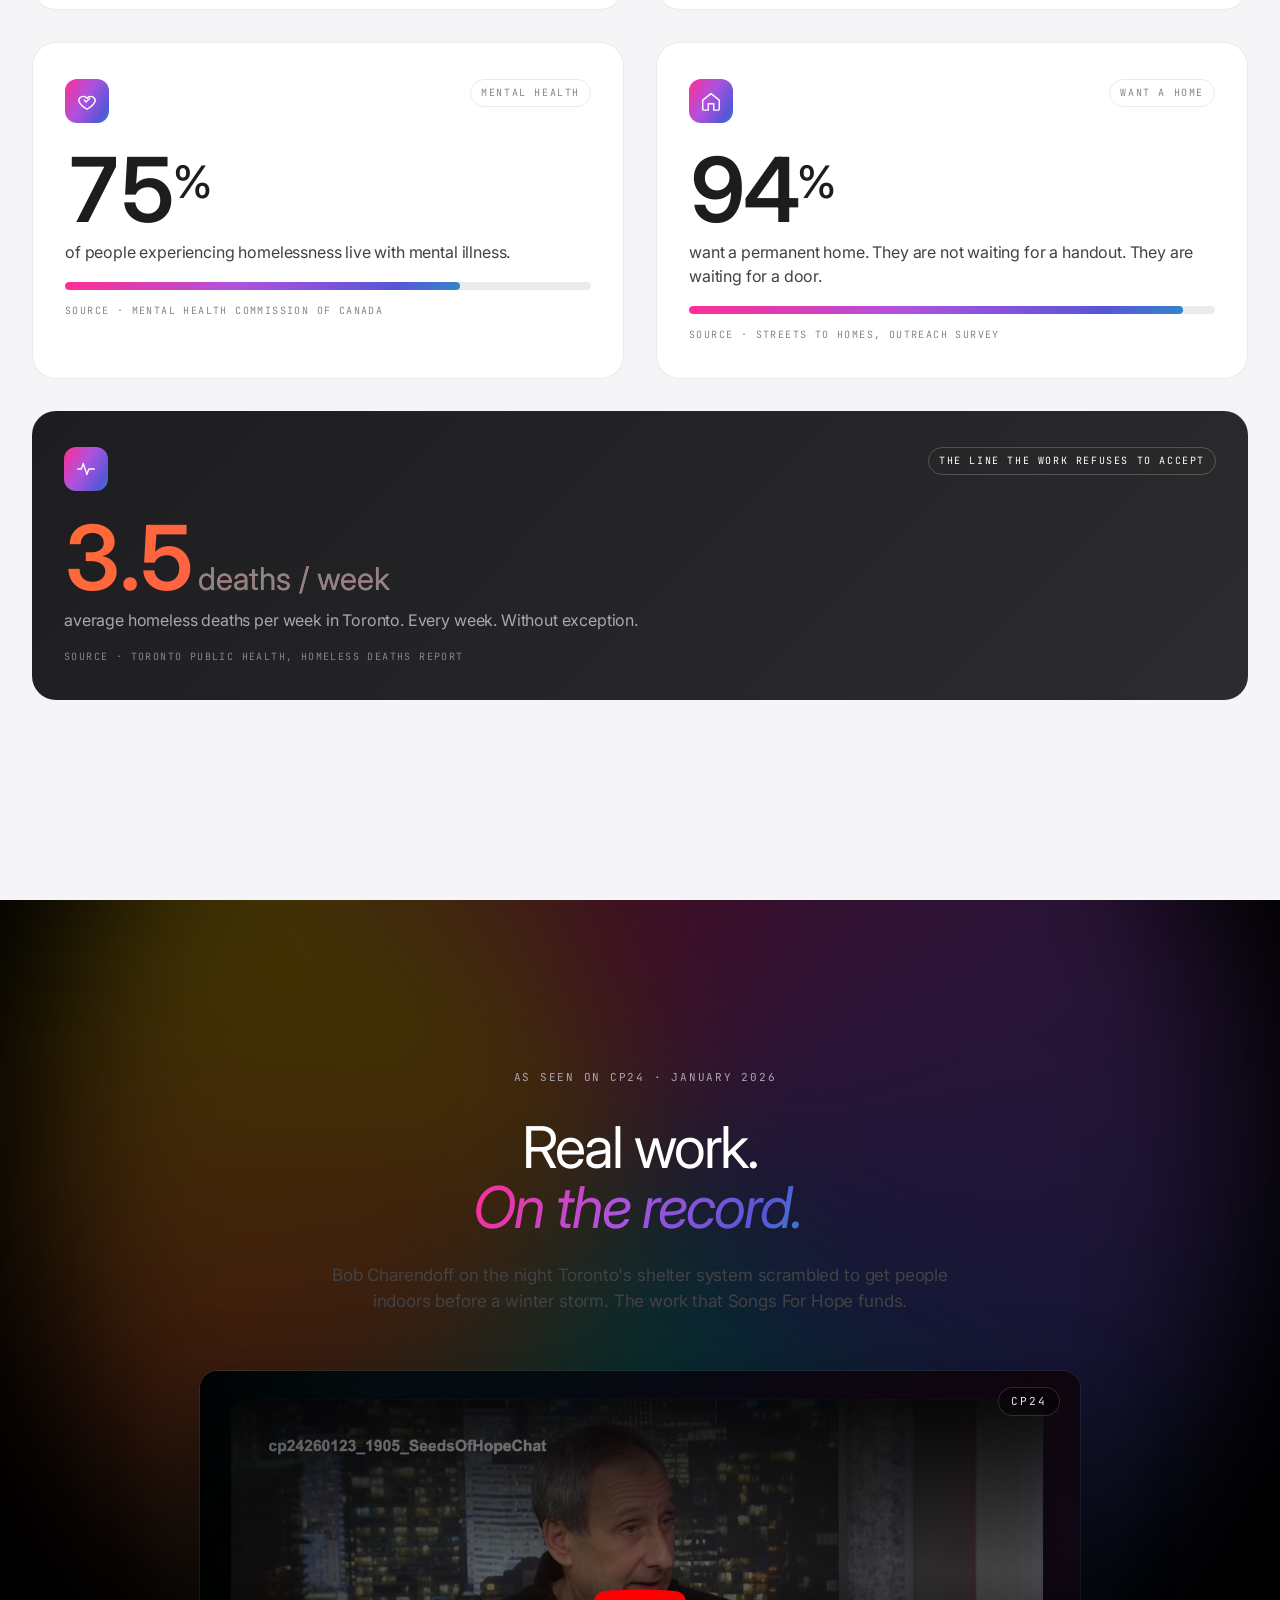
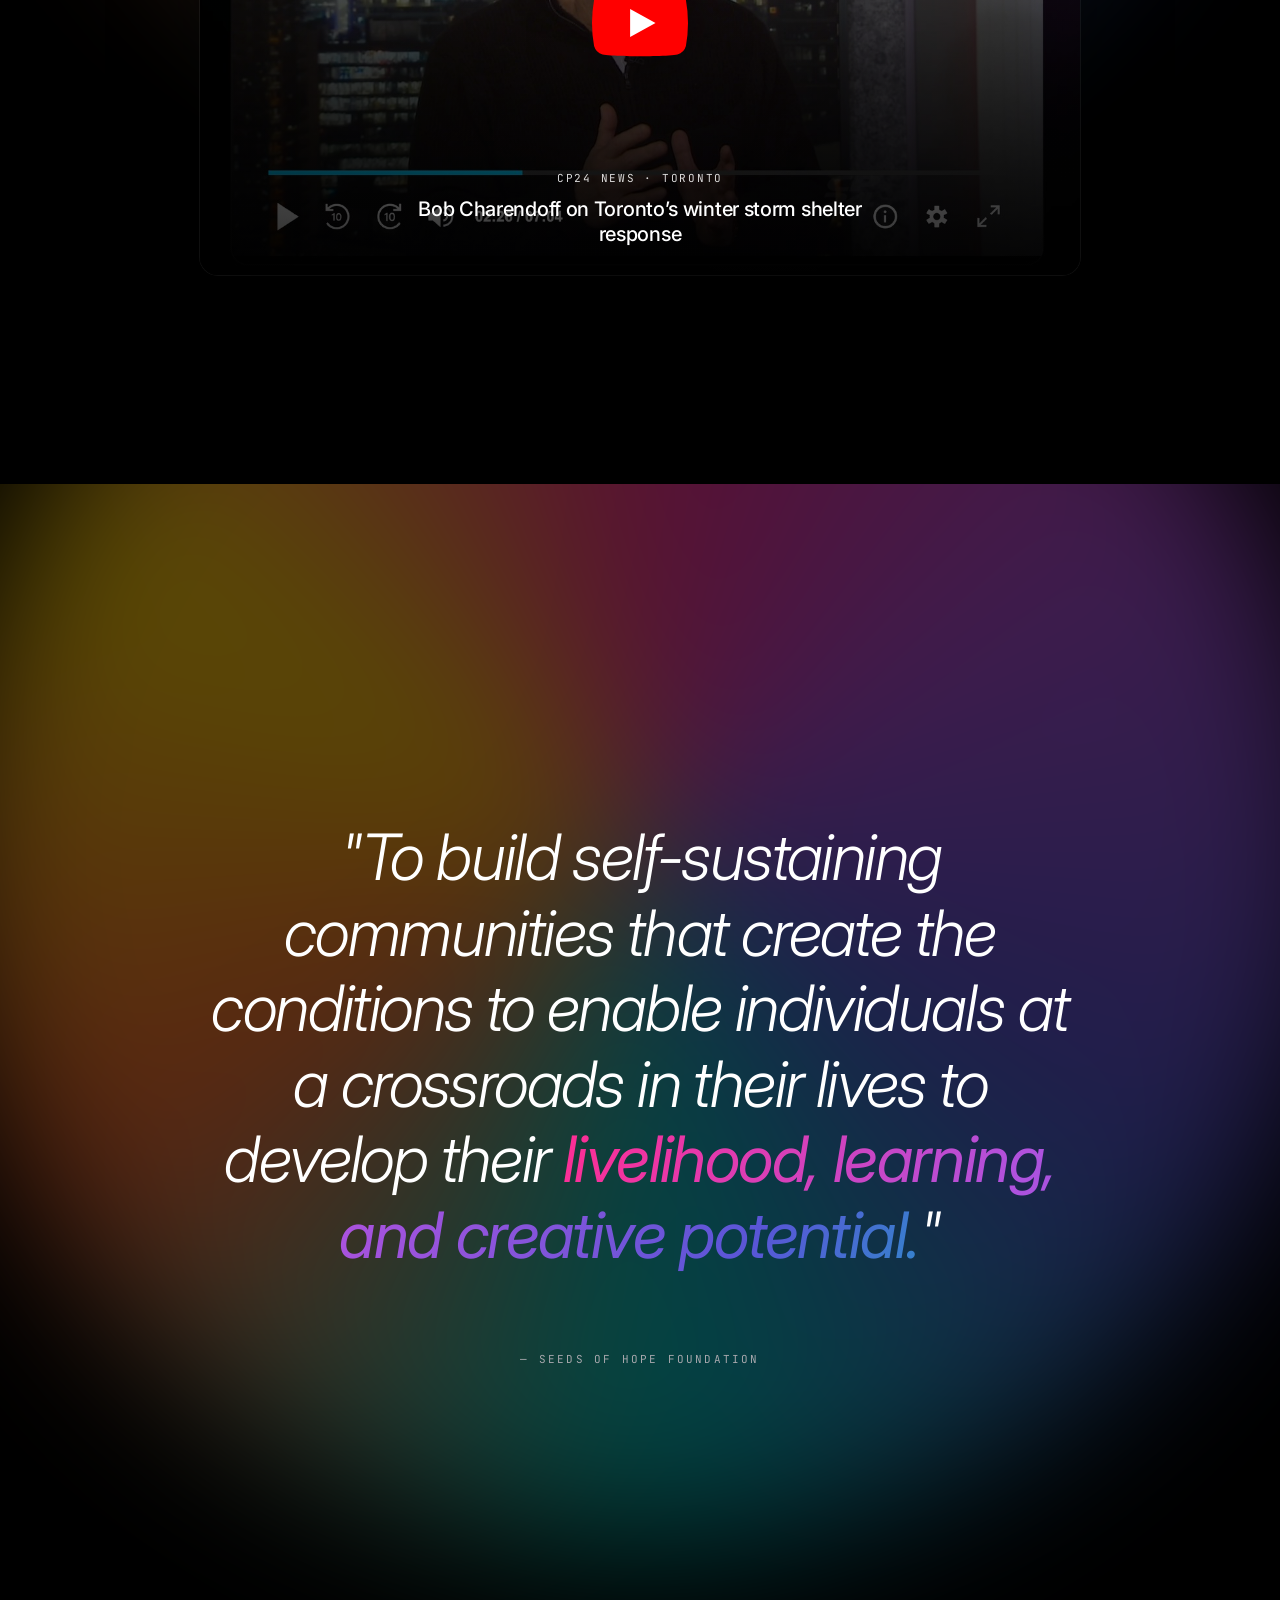
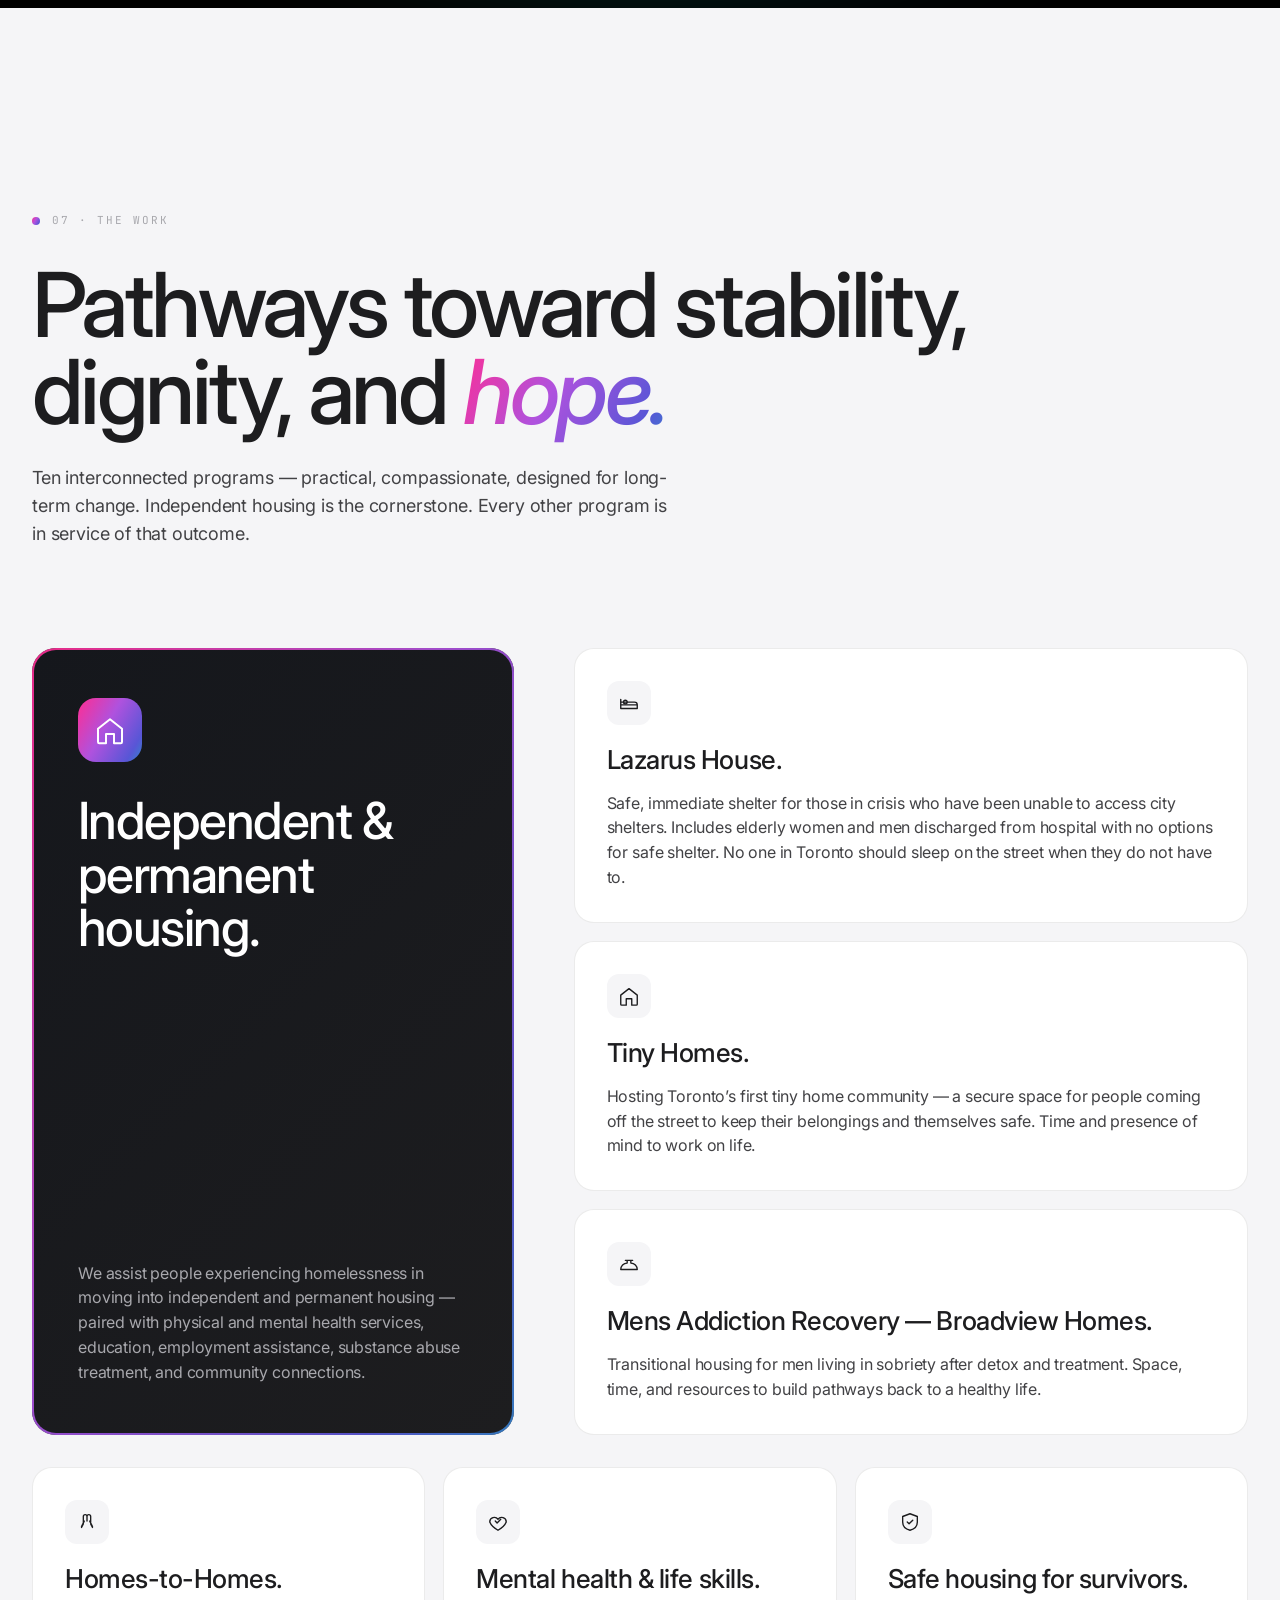
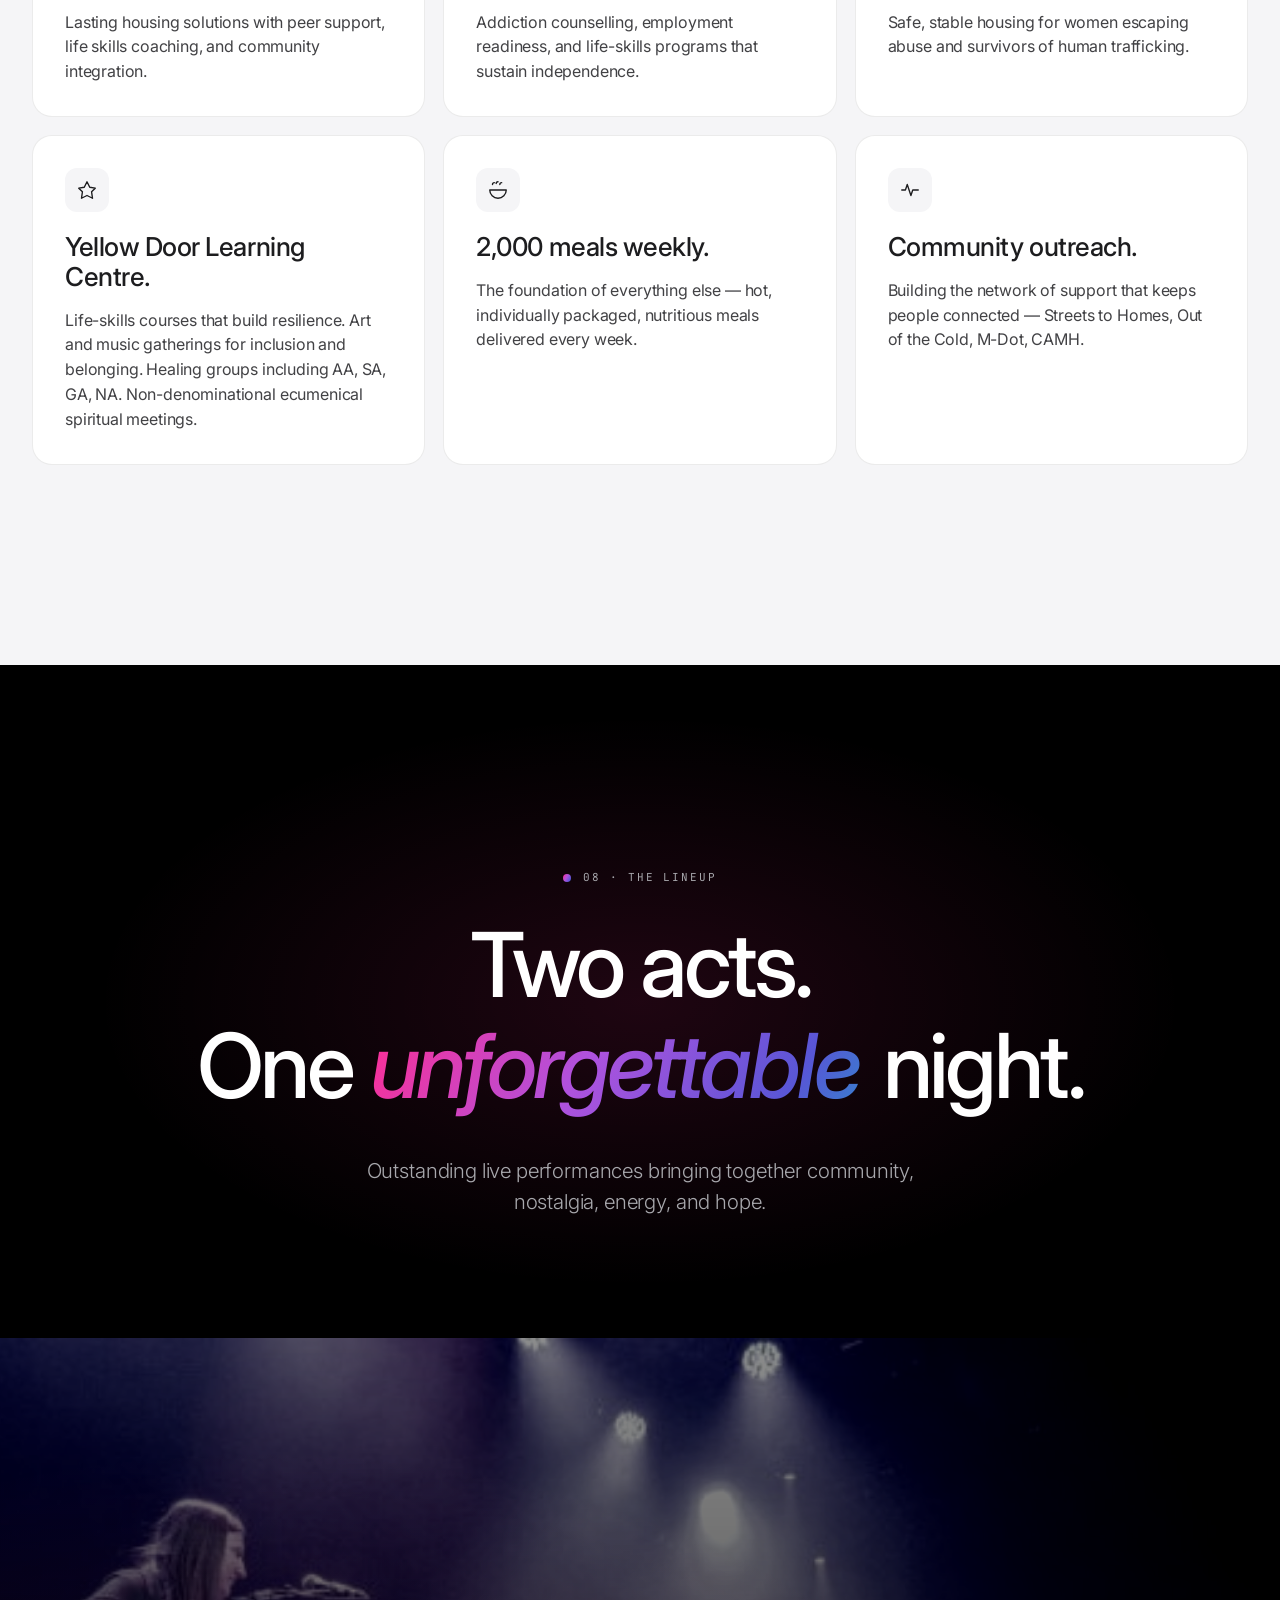
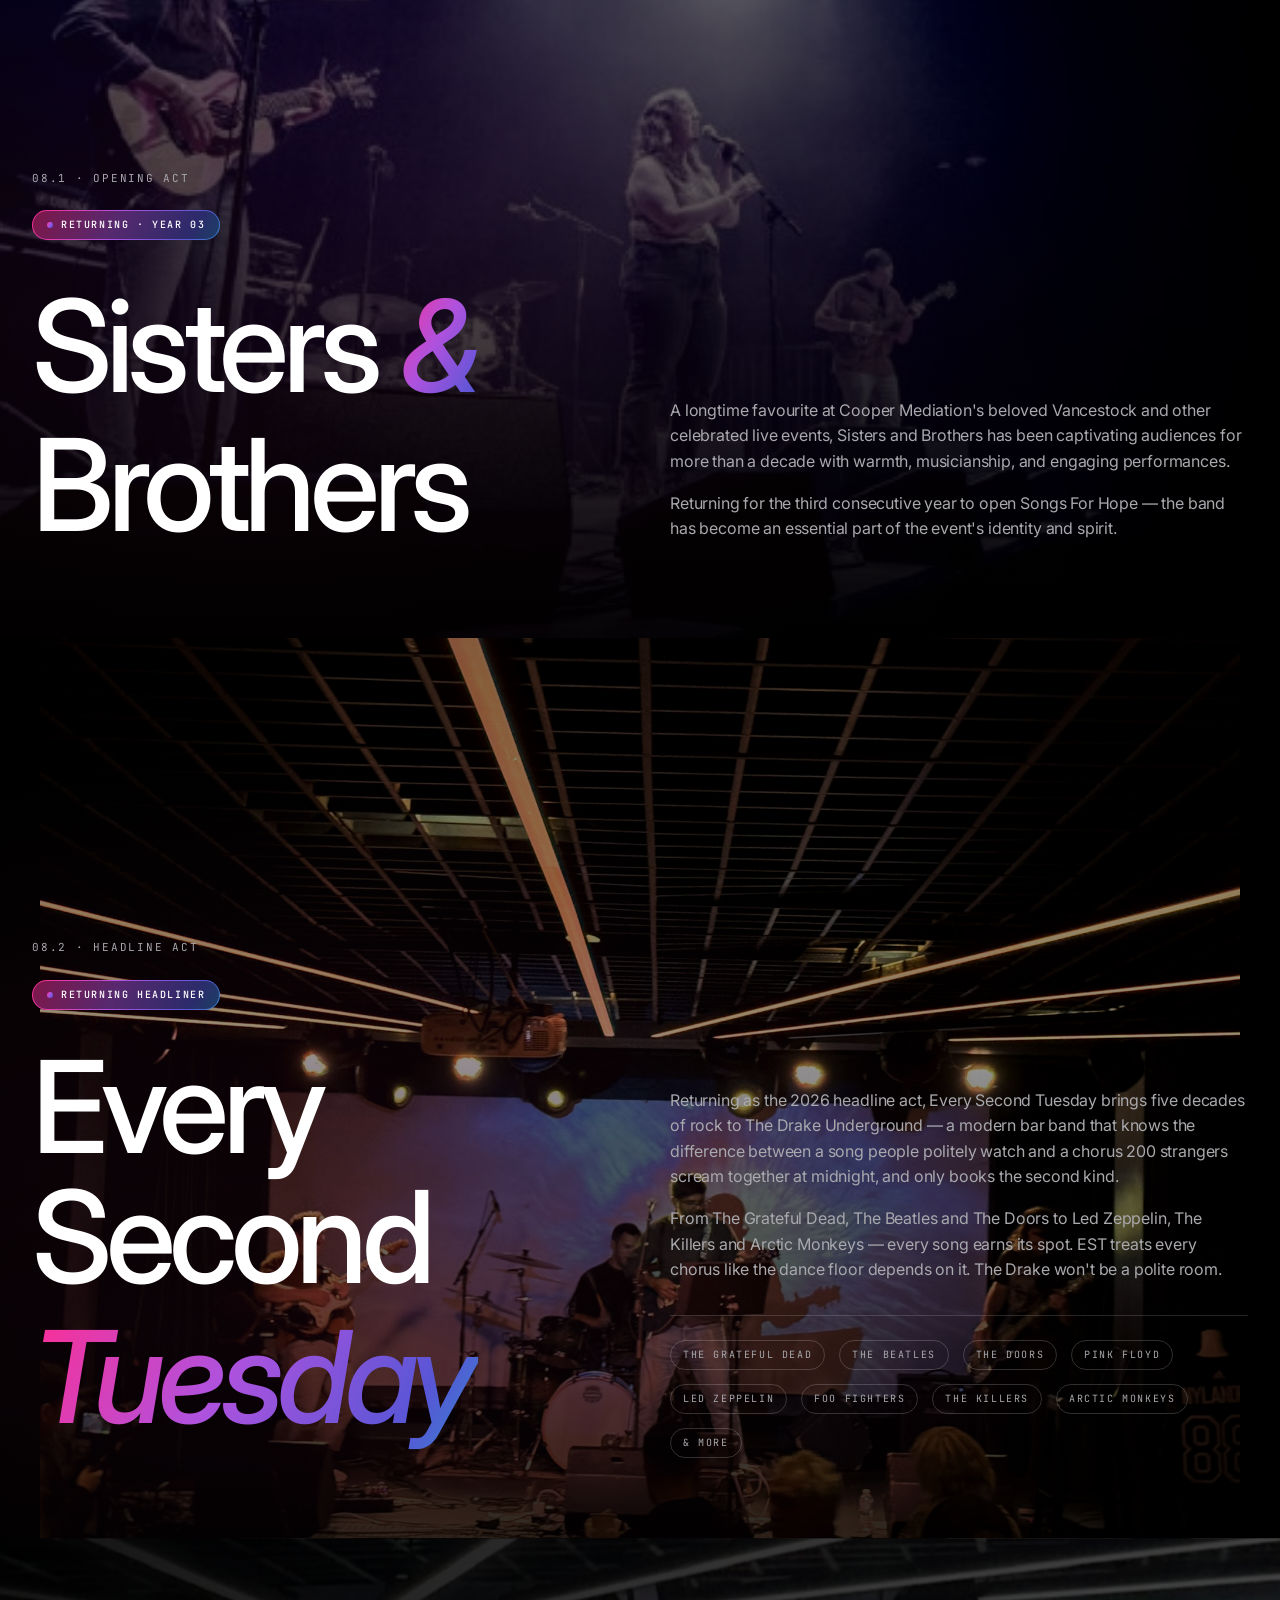
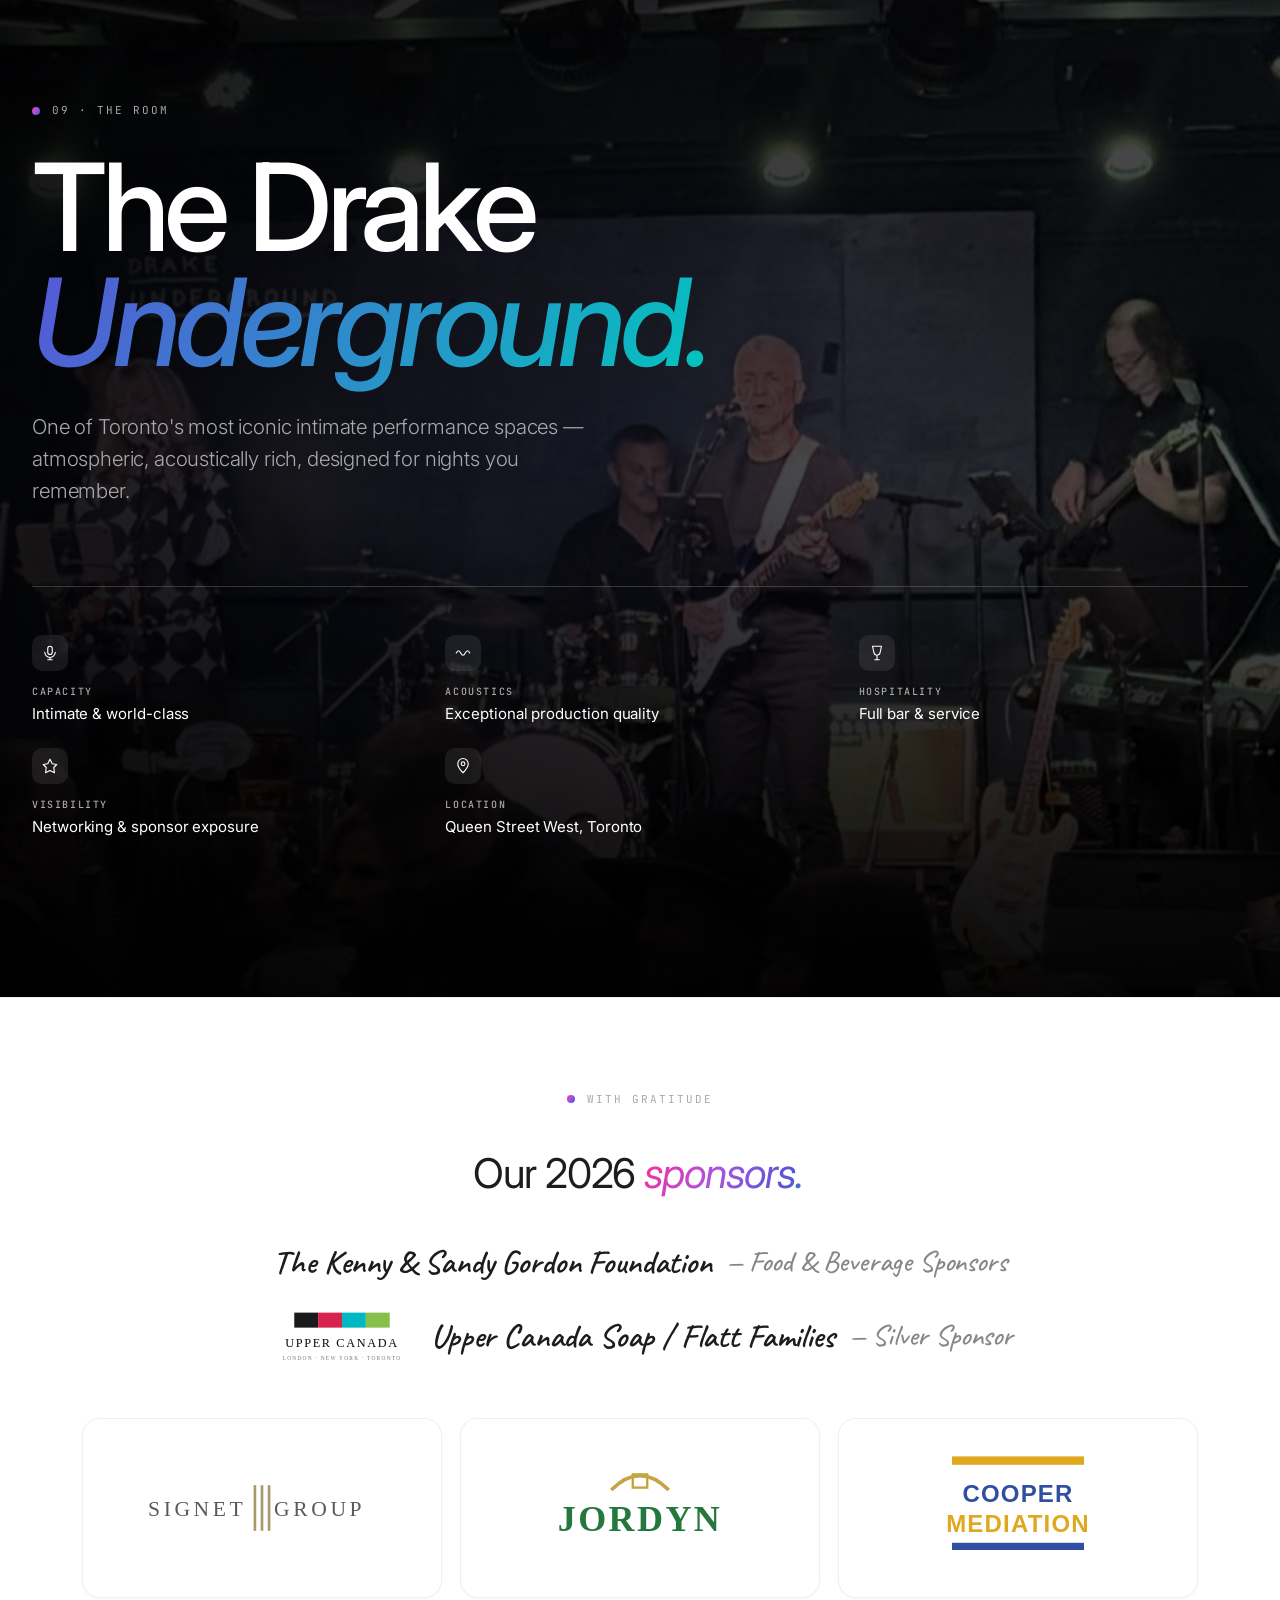
==== commit 11e55024: "Silent auction closes 9:00 PM (was 9:30)" ====
--- a/2026.html
+++ b/2026.html
@@ -3080,7 +3080,7 @@
             <div class="n">B2</div>
             <div class="ico"><svg><use href="#i-trophy"/></svg></div>
             <div class="t">50/50 Draw &amp; Silent Auction<span class="sub">Silent Auction ends · 50/50 winner announced</span></div>
-            <div class="time">9:30 PM</div>
+            <div class="time">9:00 PM</div>
           </div>
         </div>
       </div>
@@ -3570,7 +3570,7 @@
       <div class="auc-head">
         <div class="tix-k reveal"><span class="grad-dot"></span>The Auction</div>
         <h3 class="reveal reveal-1"><span data-auc-n>174</span> items. <em>Most still at their opening bid.</em></h3>
-        <p class="reveal reveal-2" data-auc-status><b data-auc-open>154</b> of <span data-auc-n>174</span> items have no bids yet. Bids start at $5 and bidding closes Saturday night.</p>
+        <p class="reveal reveal-2" data-auc-status><b data-auc-open>154</b> of <span data-auc-n>174</span> items have no bids yet. Bids start at $5 and bidding closes Saturday at 9:00 PM.</p>
       </div>
       <div class="auc-grid reveal">
         <a class="auc-card" href="https://app.galabid.com/soh2026/items/5e66f016-8b10-4ec2-b4d5-9cd02efae225" target="_blank" rel="noopener" data-uuid="5e66f016-8b10-4ec2-b4d5-9cd02efae225" style="--i:0">
@@ -3843,6 +3843,7 @@
 (function(){
   var DOORS = Date.UTC(2026, 10, 14, 23, 30);   // Sat Nov 14 2026, 6:30 PM Toronto
   var END   = Date.UTC(2026, 10, 15, 3, 30);    // 10:30 PM Toronto
+  var AUC_END = Date.UTC(2026, 10, 15, 2, 0);   // 9:00 PM Toronto, silent auction closes
   var box = document.getElementById('tixCount');
   var sticky = document.getElementById('tixSticky');
   var stickySub = sticky ? sticky.querySelector('[data-ts-sub]') : null;
@@ -3856,8 +3857,14 @@
     if (tb){ tb.href = DONATE; tb.innerHTML = 'Donate to Seeds of Hope <span aria-hidden="true">↗</span>'; }
     var note = document.querySelector('.tix-note'); if (note) note.hidden = true;
     var first = document.querySelector('.tix-card p'); if (first) first.textContent = 'The night is over, but the work goes on all year. Donations are always welcome.';
+    aucClosed();
+  }
+  var aucDone = false;
+  function aucClosed(){
+    if (aucDone) return; aucDone = true;
     var st = document.querySelector('[data-auc-status]'); if (st) st.textContent = 'Bidding has closed. Thank you to everyone who donated an item or placed a bid.';
     var cta = document.querySelector('[data-auc-cta]'); if (cta) cta.innerHTML = 'See the auction <span aria-hidden="true">↗</span>';
+    var sa = document.querySelector('.ts-auc'); if (sa) sa.textContent = 'See the auction';
   }
   function pad(n){ return (n < 10 ? '0' : '') + n; }
   // ONE clock drives every countdown on the page (header, tickets section, sticky bar)
@@ -3873,6 +3880,7 @@
   }
   function tick(){
     var now = Date.now();
+    if (now >= AUC_END) aucClosed();
     if (now < DOORS){
       var t = Math.floor((DOORS - now) / 1000);
       var d = Math.floor(t / 86400), h = Math.floor(t % 86400 / 3600), m = Math.floor(t % 3600 / 60), s = t % 60;
@@ -3924,7 +3932,7 @@
 <script>
 (function(){
   var AUC = document.getElementById('auction'); if (!AUC || !window.fetch) return;
-  var END = Date.UTC(2026, 10, 15, 3, 30), done = false;
+  var END = Date.UTC(2026, 10, 15, 2, 0), done = false;   // 9:00 PM Toronto, silent auction closes
   function money(n){ return '$' + Math.round(n).toLocaleString('en-CA'); }
   function load(){
     if (done) return; done = true;
